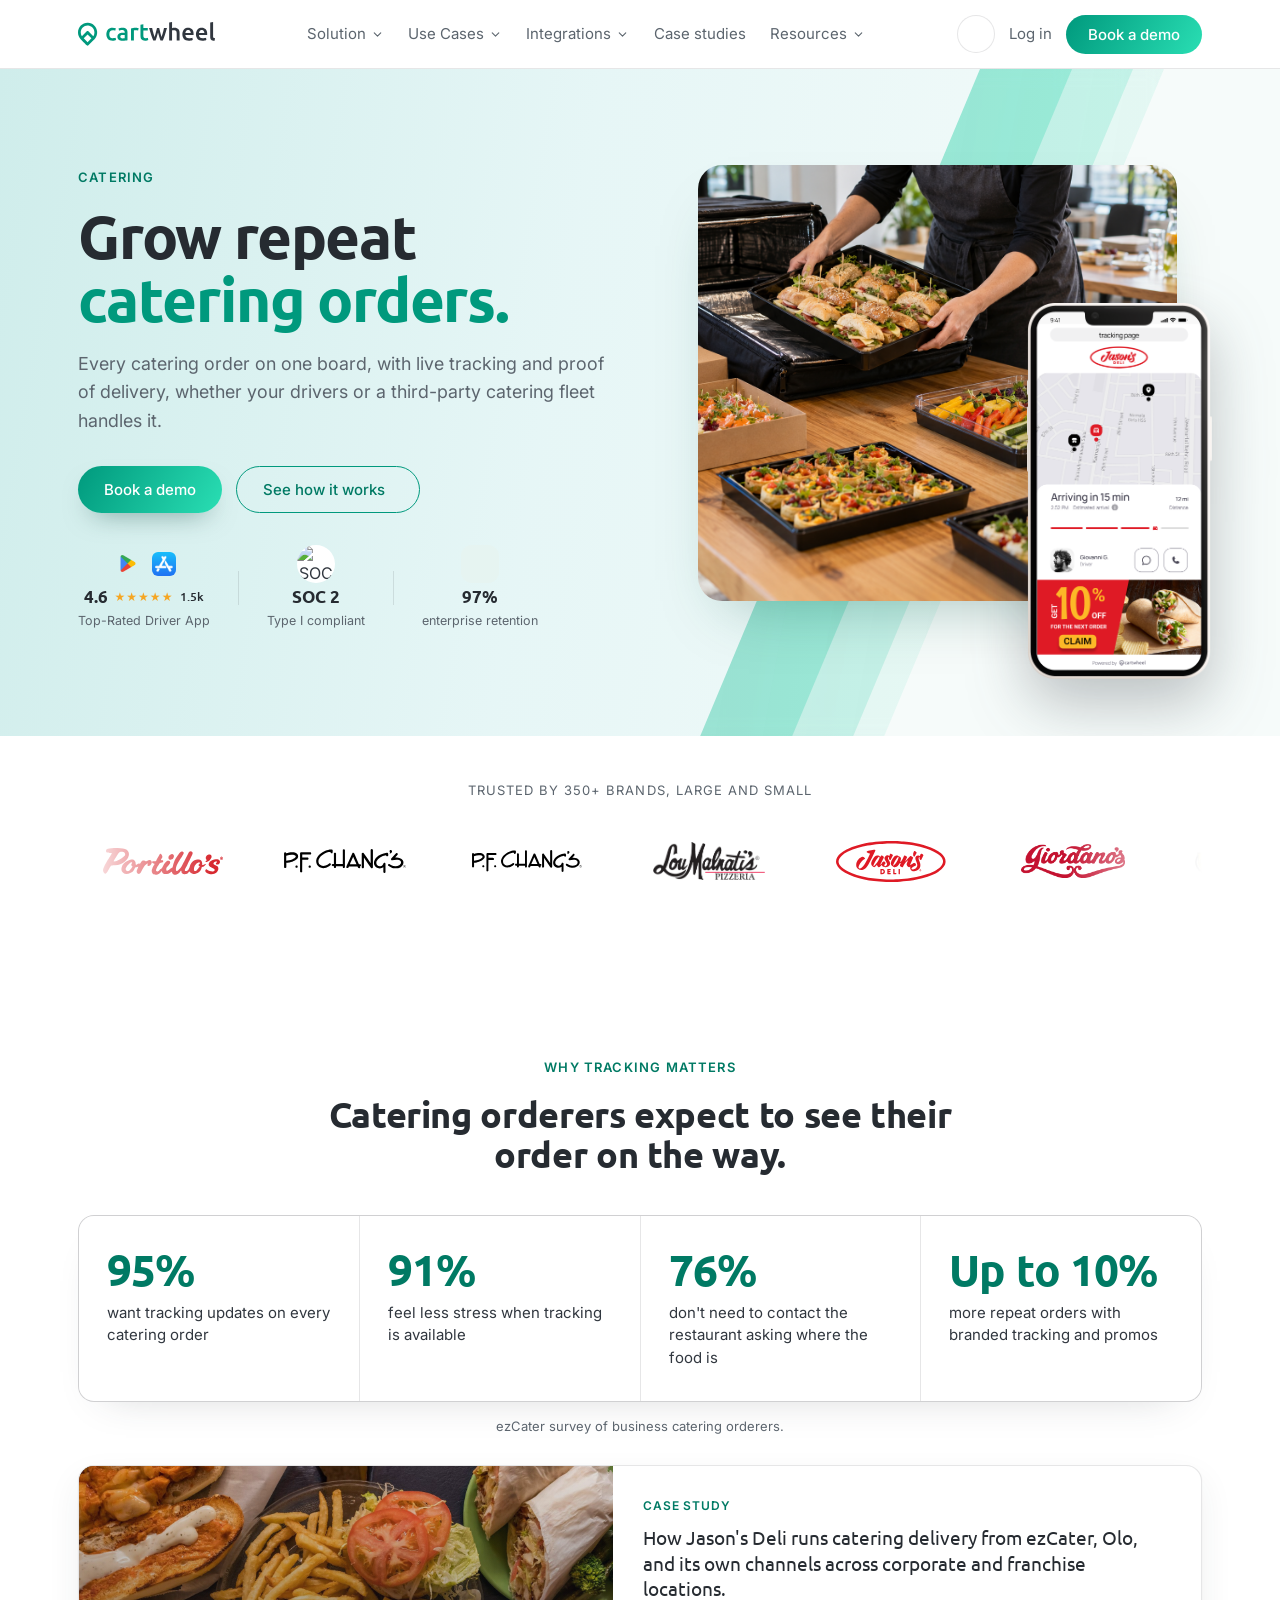
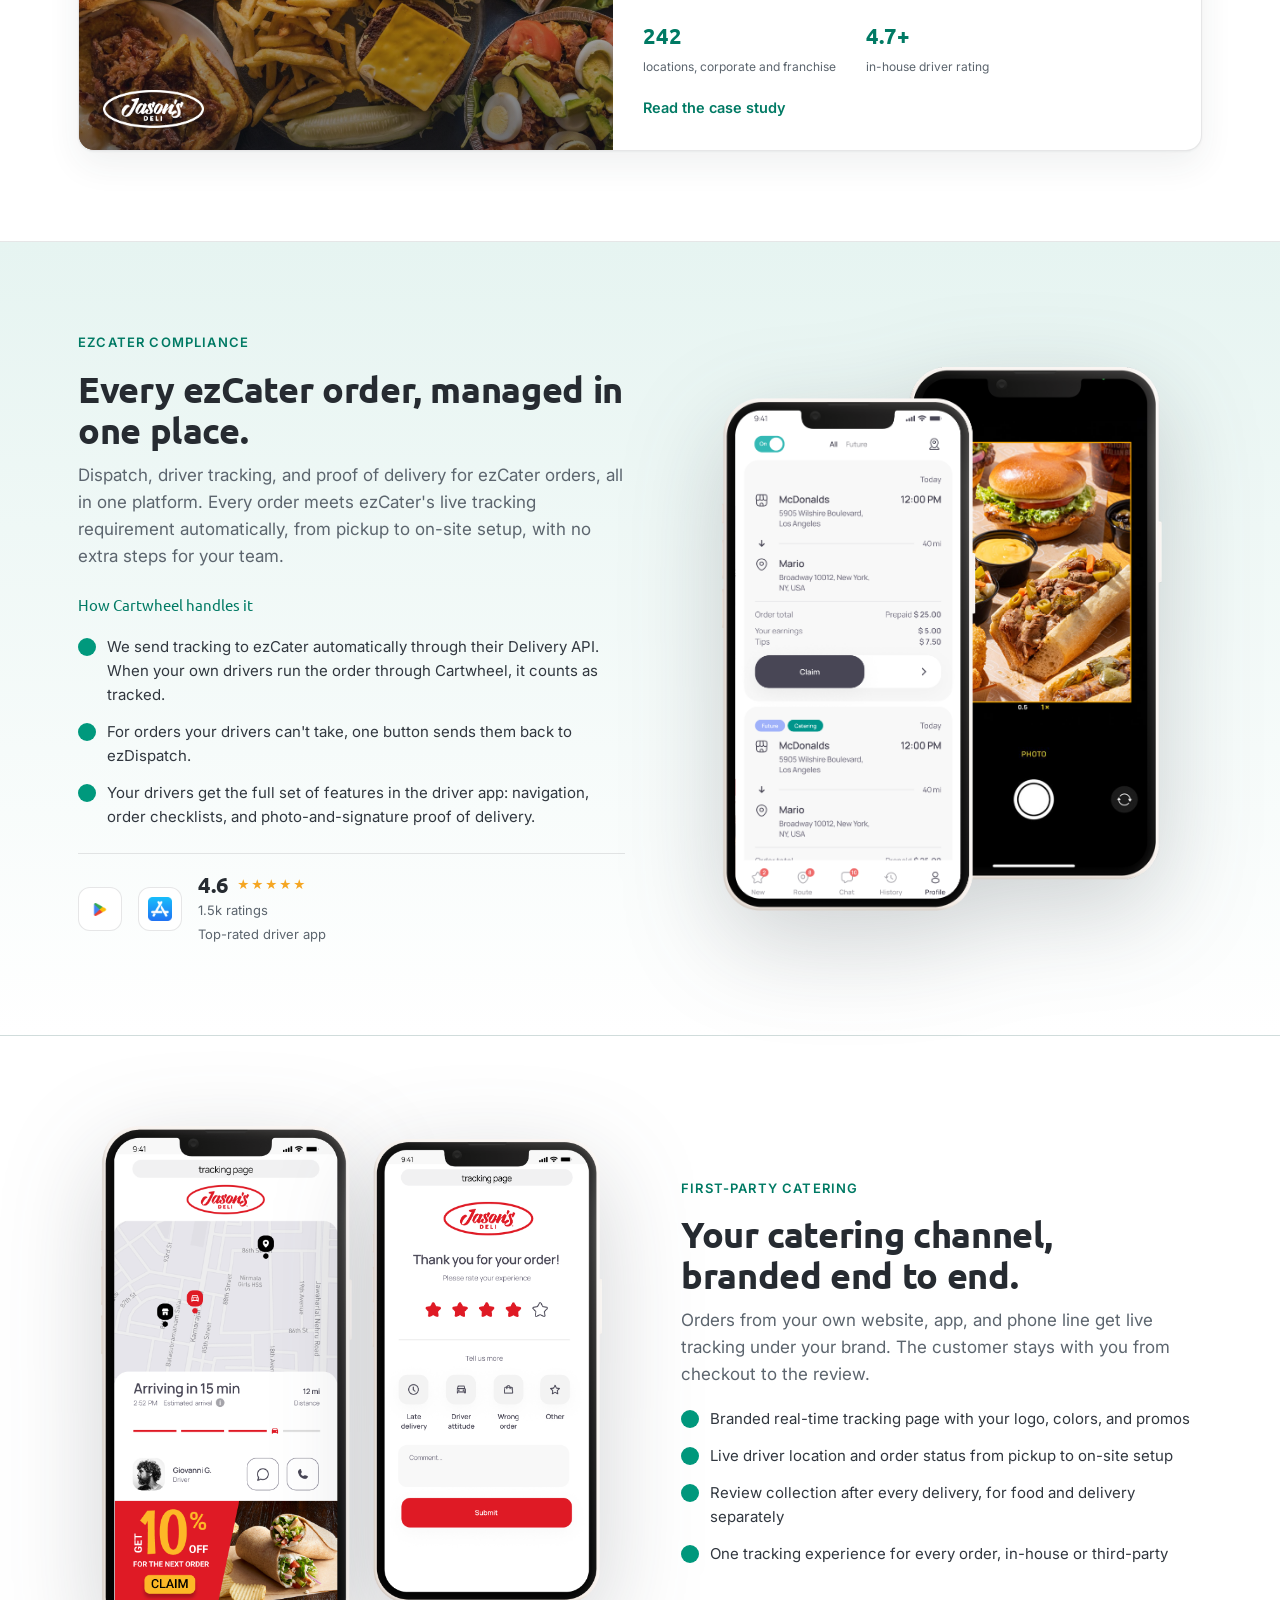
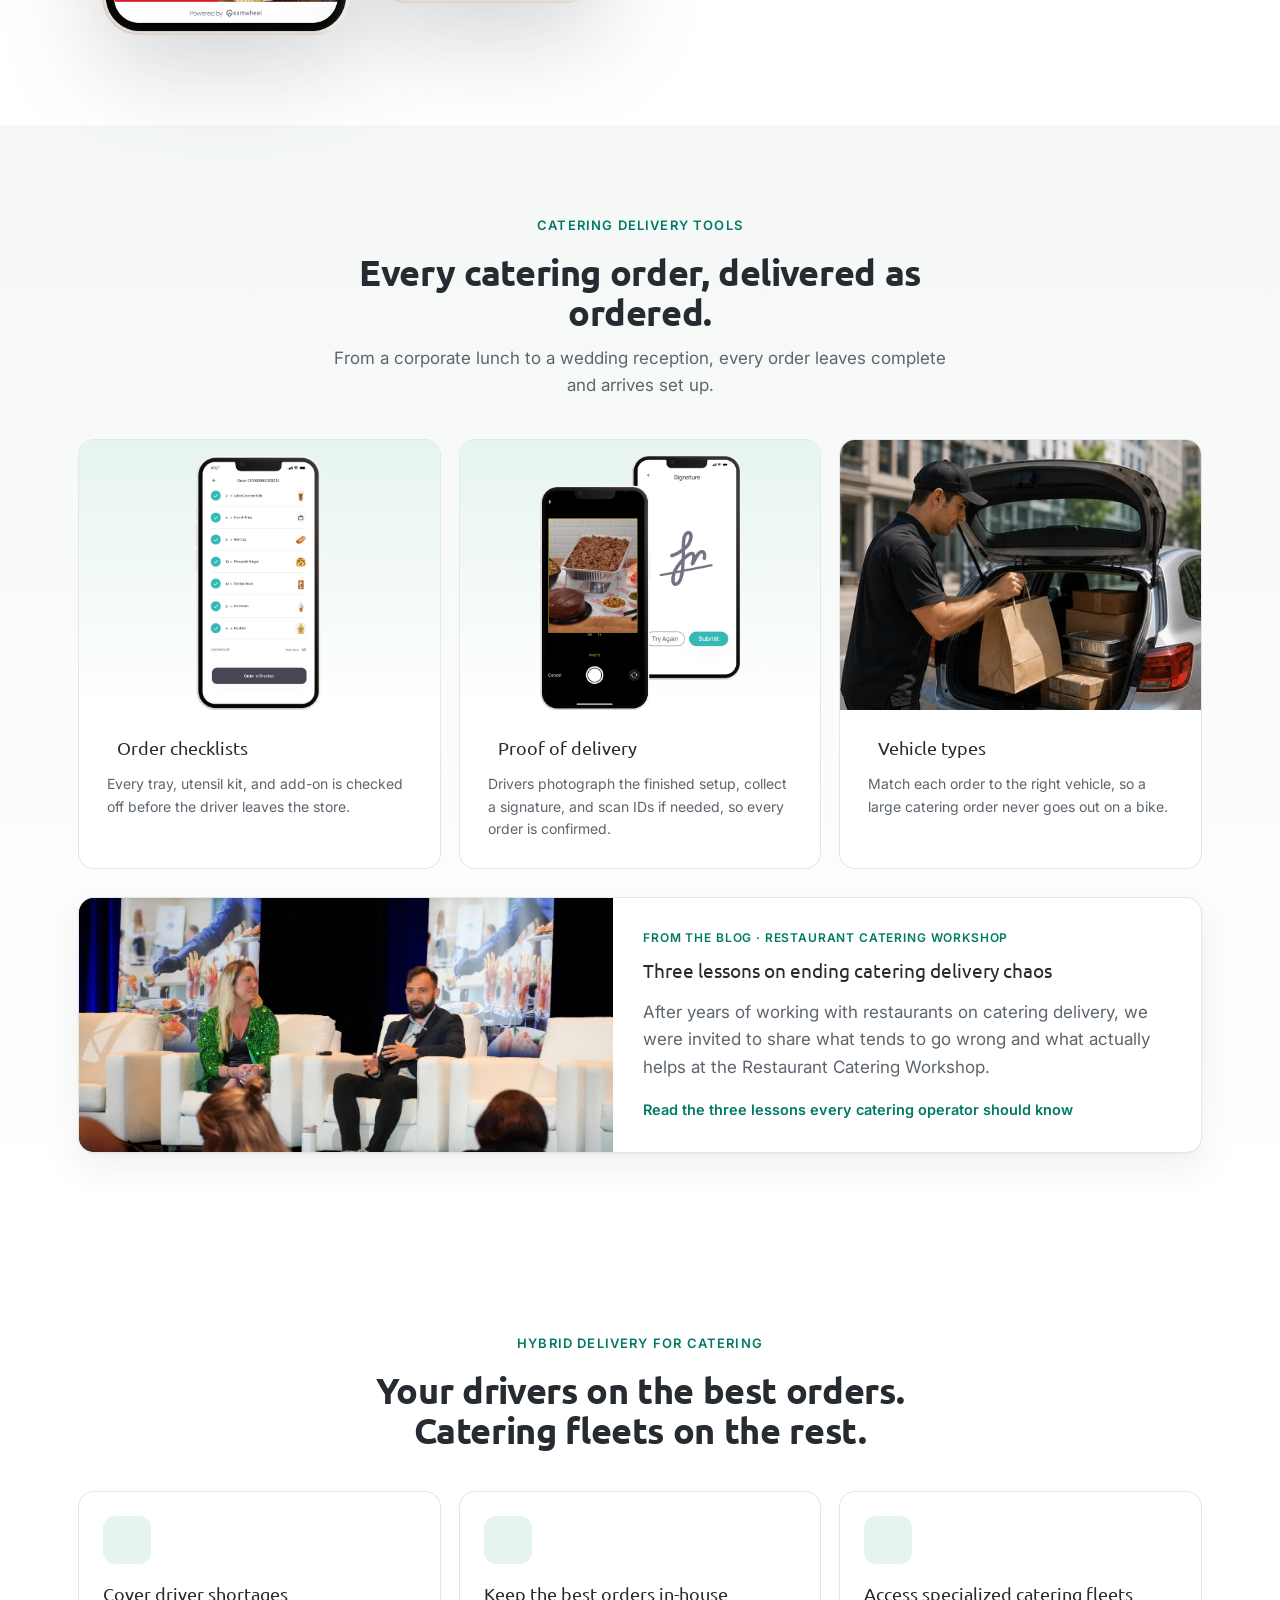
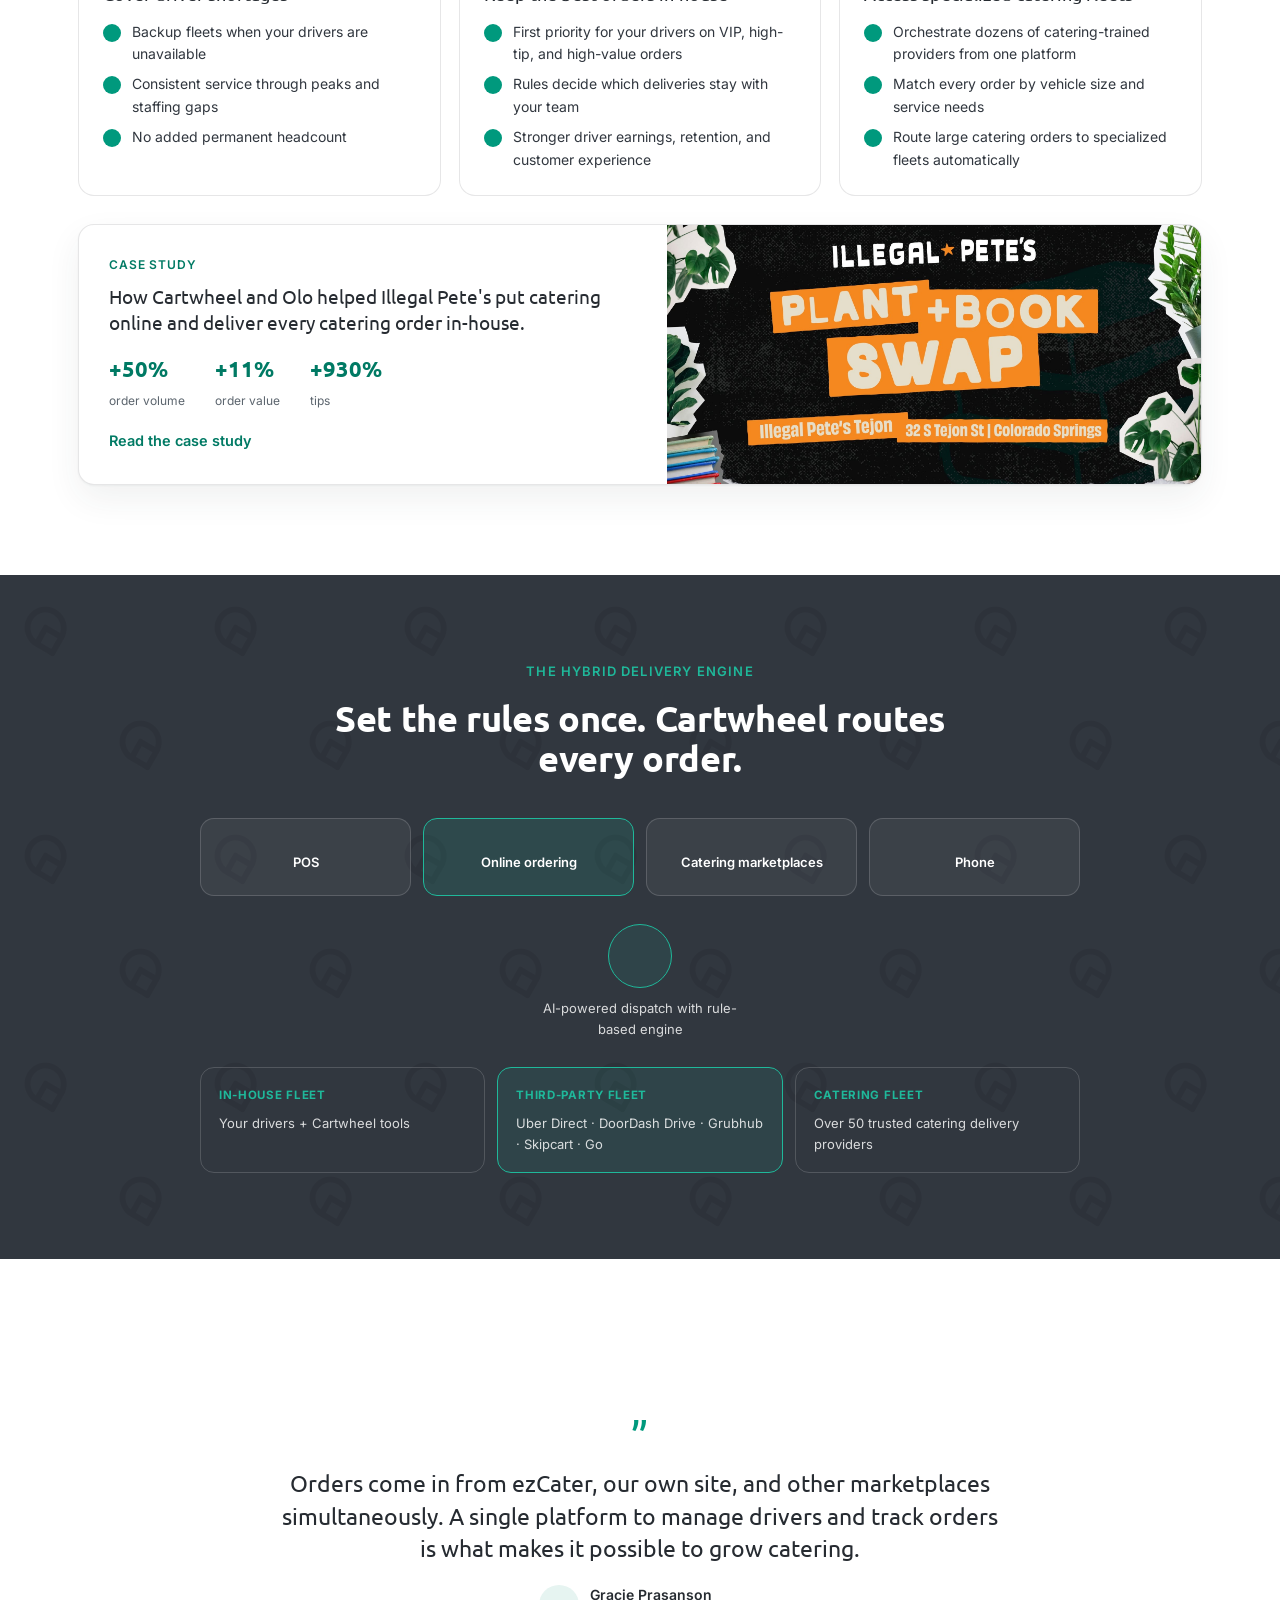
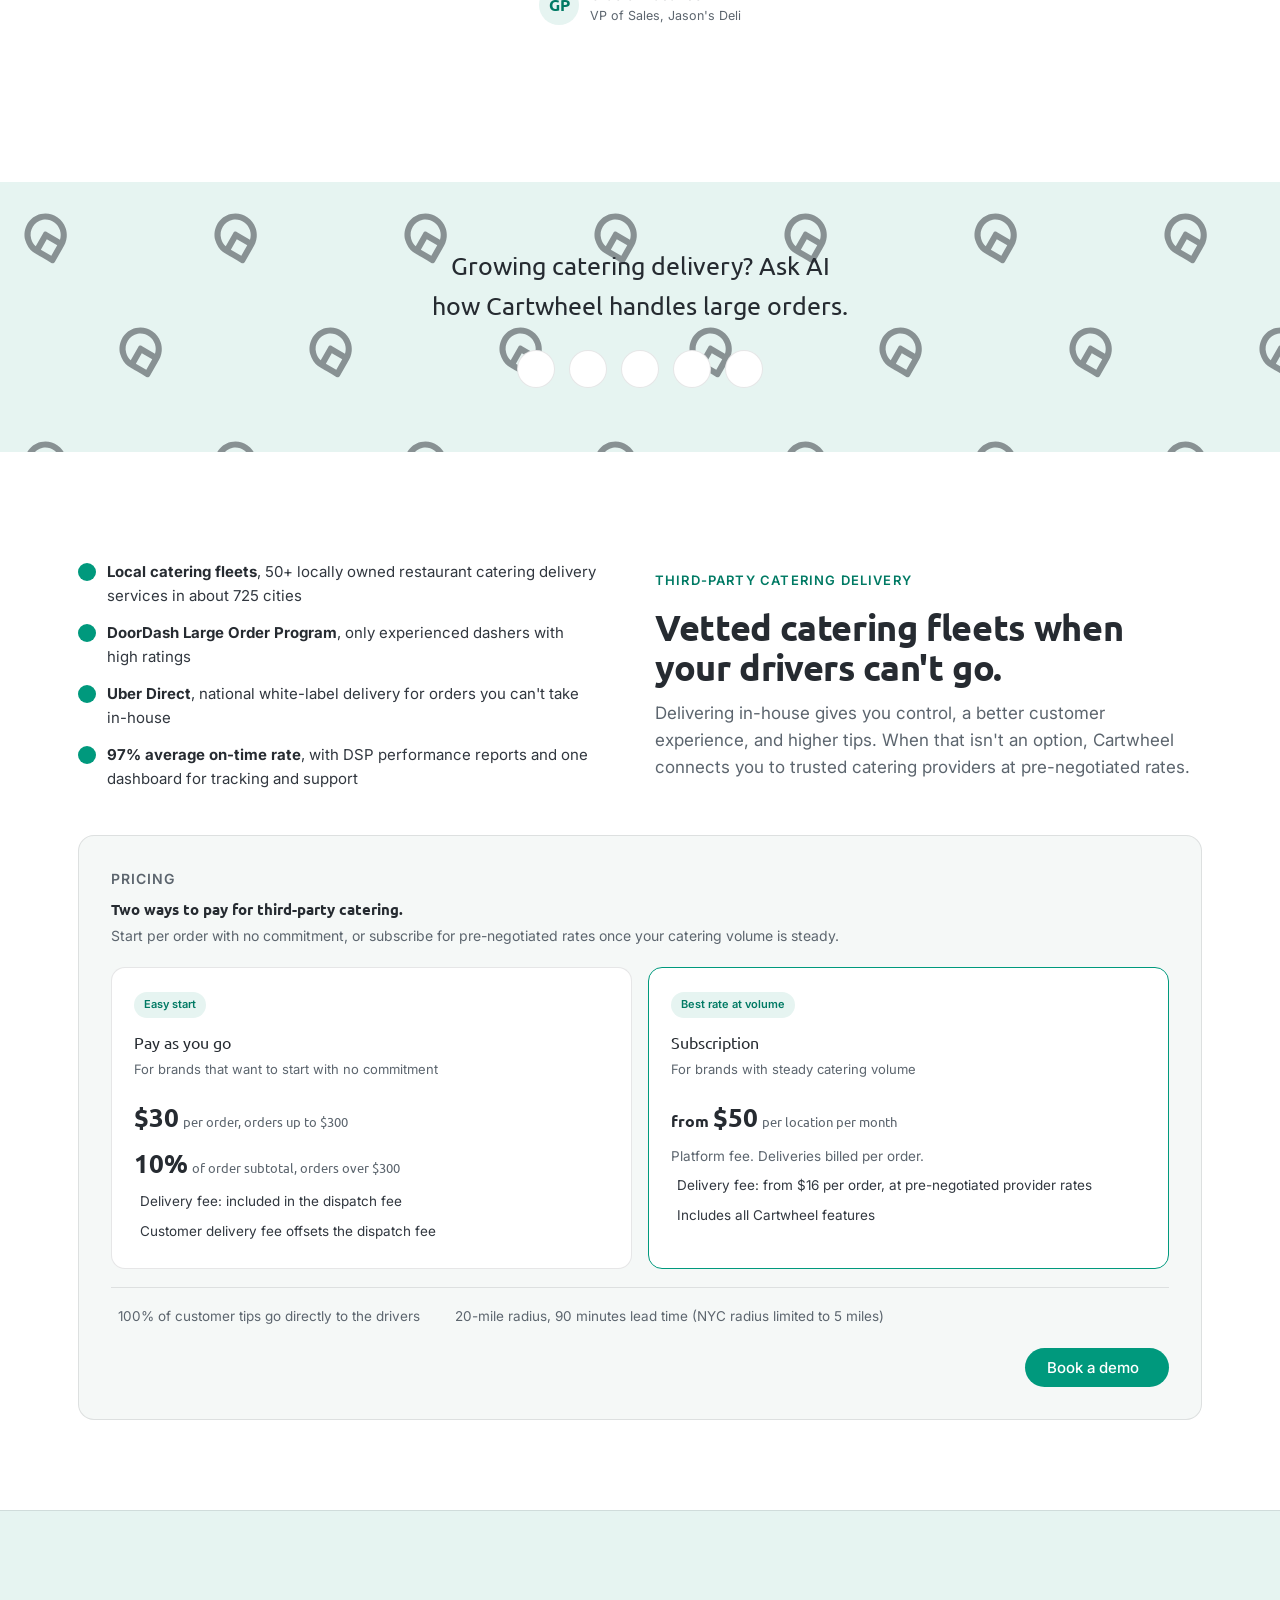
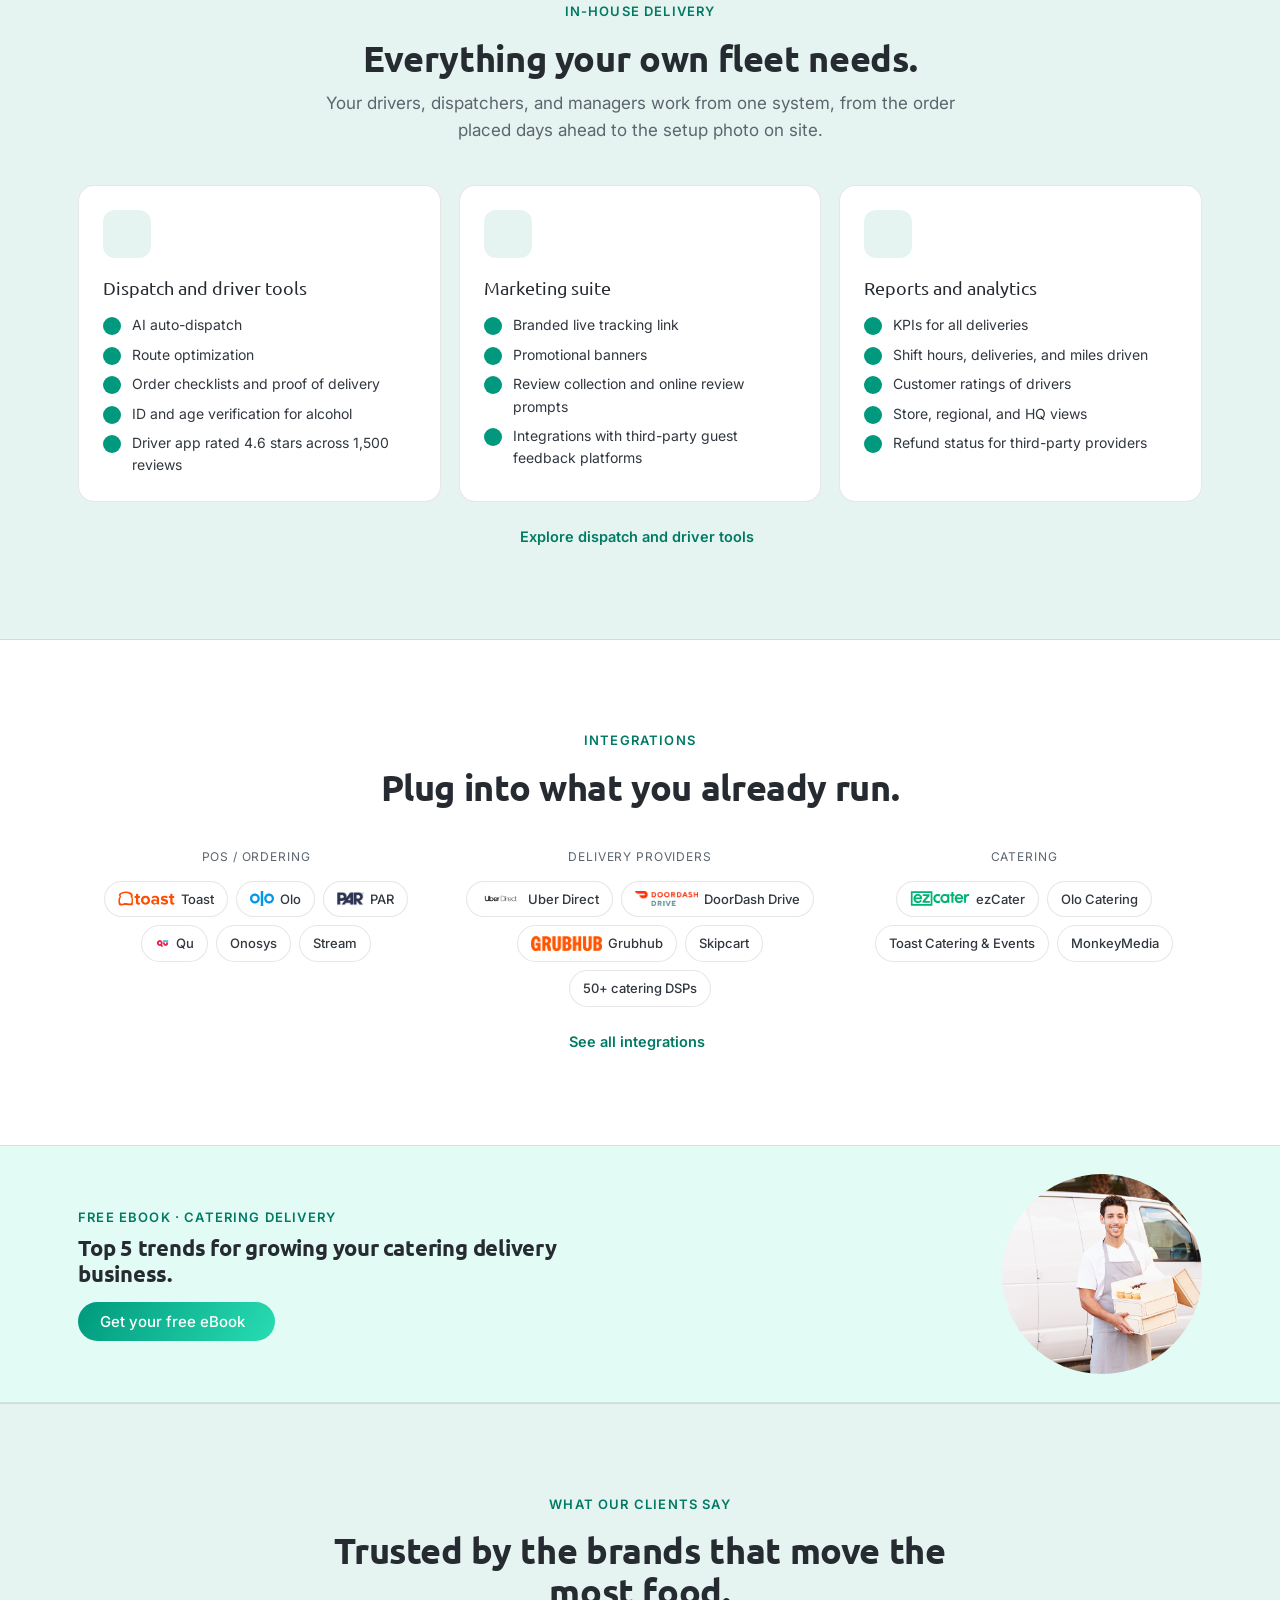
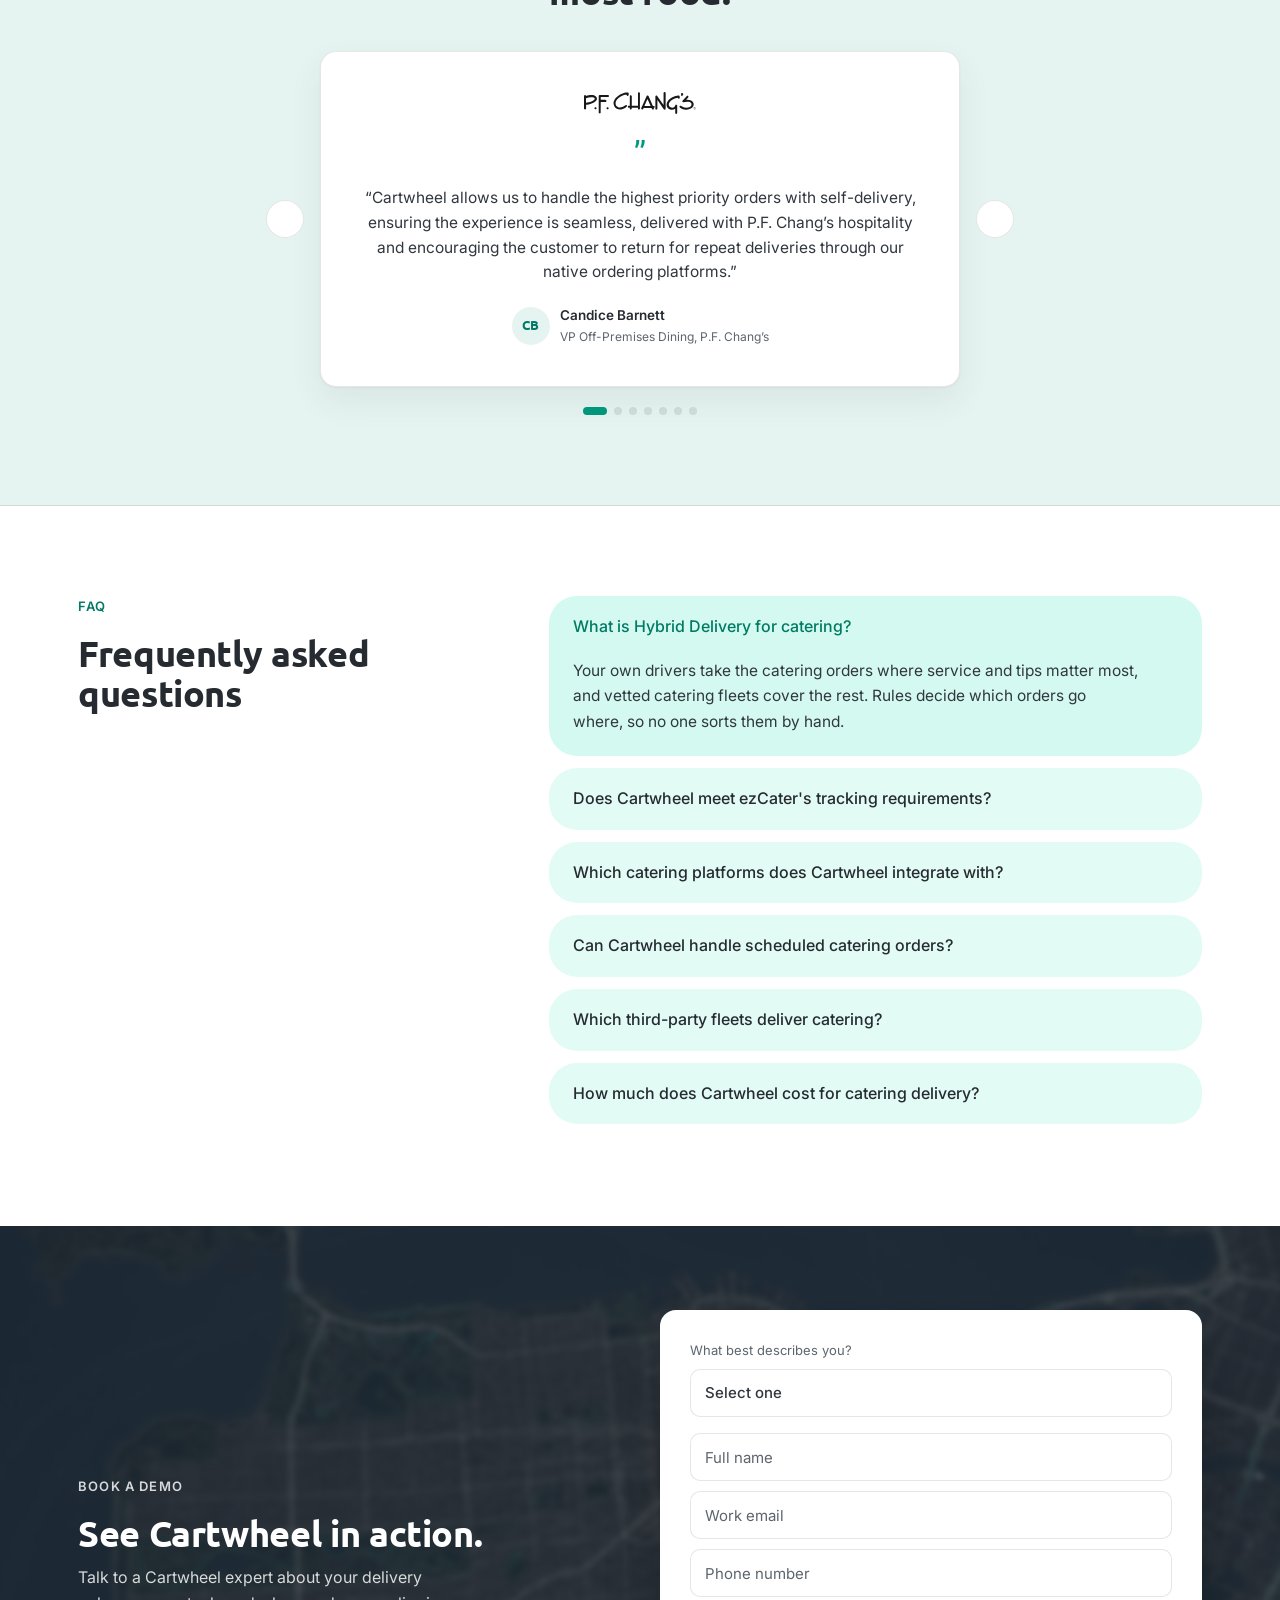
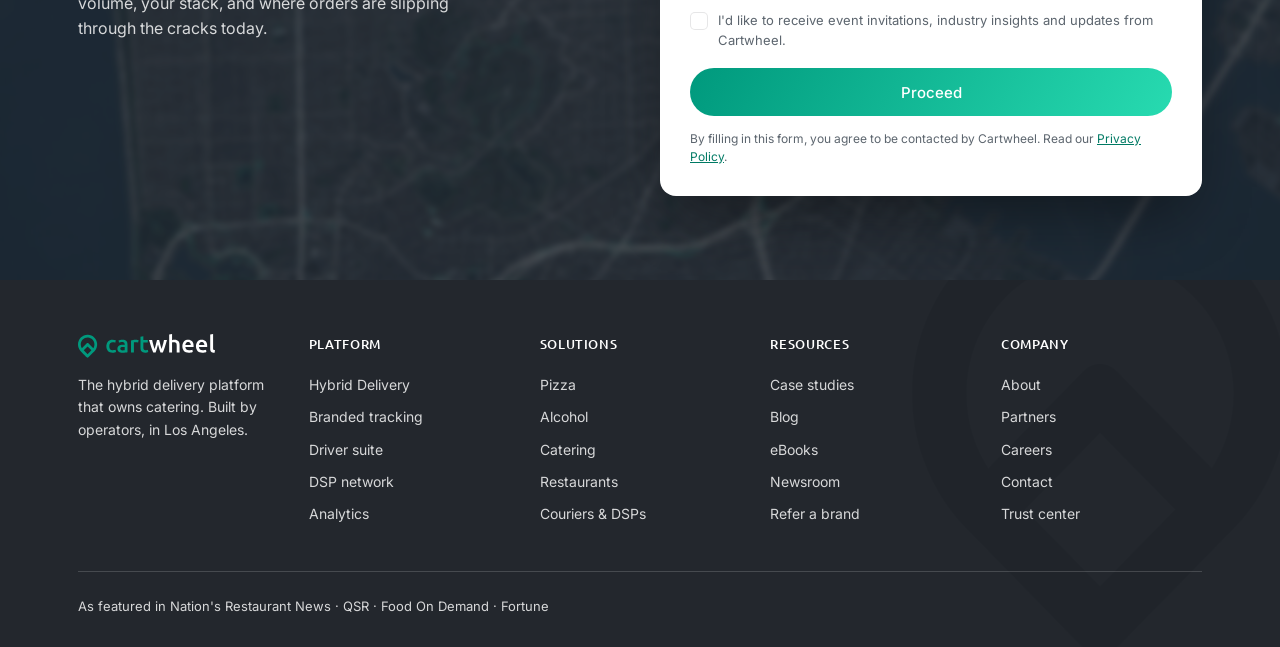
==== catering.html @ b980afb1 "Match FAQ accordion to design-system colors and smooth animation Replaced the bordered-card FAQ styl" ====
<!DOCTYPE html>
<html lang="en">
<head>
<meta charset="utf-8">
<meta name="viewport" content="width=device-width, initial-scale=1">
<title>Catering delivery, tracked end to end — Cartwheel</title>
<link rel="preconnect" href="https://fonts.googleapis.com">
<link rel="preconnect" href="https://fonts.gstatic.com" crossorigin>
<link href="https://fonts.googleapis.com/css2?family=Ubuntu:wght@400;500;700&family=Inter:wght@400;500;600;700&display=swap" rel="stylesheet">
<link rel="stylesheet" href="https://cdn.jsdelivr.net/npm/@tabler/icons-webfont@3.7.0/dist/tabler-icons.min.css">
<link rel="stylesheet" href="css/styles.css">
</head>
<body>
<div id="root" data-theme="light">

<!-- HEADER -->
<header class="site-header">
  <div class="wrap header-inner">
    <a href="index.html" aria-label="Cartwheel home" class="logo-link">
      <img src="assets/cartwheel-logo.svg" alt="Cartwheel" class="logo-img logo-light">
      <img src="assets/cartwheel-logo-white.svg" alt="Cartwheel" class="logo-img logo-dark">
    </a>
    <nav class="nav-links" aria-label="Primary">
      <div class="nav-dd nav-mega nav-sol">
        <button class="nav-dd-btn" type="button" aria-haspopup="true">Solution <svg width="13" height="13" viewBox="0 0 24 24" fill="none" stroke="currentColor" stroke-width="2" stroke-linecap="round" stroke-linejoin="round" aria-hidden="true"><path d="M6 9l6 6l6 -6"></path></svg></button>
        <div class="nav-dd-menu">
          <div class="wrap mega-grid sol-grid">
            <a href="platform-overview.html" class="sol-card"><span class="sol-card-img"><img src="assets/hero-dev-laptop.png" alt="Cartwheel dispatcher map on desktop" style="width:96%;height:auto;margin-top:8px"></span><b>Product</b><span>The delivery orchestration layer for restaurant chains: in-house drivers, 50+ providers and tracking in one platform</span></a>
            <a href="features.html" class="sol-card"><span class="sol-card-img"><img src="assets/hero-dev-tablet.png" alt="Cartwheel dispatch dashboard on tablet" style="width:78%;height:auto;margin-top:10px"></span><b>Features</b><span>Auto-dispatch, driver app, branded tracking, catering scheduling and real-time analytics</span></a>
            <a href="delivery-types.html" class="sol-card"><span class="sol-card-img" style="position:relative"><img src="assets/map-bg.png" alt="" aria-hidden="true" style="position:absolute;inset:0;width:100%;height:100%;object-fit:cover;object-position:center 40%"><img src="assets/map-overlay.svg" alt="Routing map between your fleet and providers" style="position:relative;width:88%;height:auto;margin-top:10px"></span><b>Delivery types</b><span>Hybrid, in-house or fully outsourced: coordinate every delivery model by your rules</span></a>
          </div>
        </div>
      </div>
      <div class="nav-dd nav-mega nav-use">
        <button class="nav-dd-btn" type="button" aria-haspopup="true">Use Cases <svg width="13" height="13" viewBox="0 0 24 24" fill="none" stroke="currentColor" stroke-width="2" stroke-linecap="round" stroke-linejoin="round" aria-hidden="true"><path d="M6 9l6 6l6 -6"></path></svg></button>
        <div class="nav-dd-menu">
          <div class="wrap use-grid">
            <a href="restaurants.html" class="use-card"><svg class="int-ico" aria-hidden="true" width="17" height="16" viewBox="0 0 17 16" fill="none" xmlns="http://www.w3.org/2000/svg"><path d="M9.75098 5.23633V6.97272" stroke="currentColor" stroke-width="0.749333" stroke-linejoin="round"></path><path d="M10.793 5.23633V6.97272" stroke="currentColor" stroke-width="0.749333" stroke-linejoin="round"></path><path d="M11.8313 5.23633V7.66727C11.8313 8.16429 11.5286 8.42555 11.2164 8.56892C10.9583 8.6868 10.8086 8.95762 10.8277 9.24117L11.1367 12.5292C11.1367 12.8286 11.0507 13.2237 10.2701 13.2237C9.48956 13.2237 9.40354 12.8286 9.40354 12.5292L9.71259 9.24117C9.7317 8.95762 9.58196 8.6868 9.32389 8.56892C9.01166 8.42555 8.70898 8.16429 8.70898 7.66727V5.23633" stroke="currentColor" stroke-width="0.749333" stroke-linejoin="round"></path><path d="M5.28104 7.16698C5.15679 7.95712 4.88916 9.40358 4.88916 9.40358L5.58372 10.0981V12.5291C5.58372 12.8891 5.84816 13.2236 6.27827 13.2236C6.70839 13.2236 6.97283 12.9337 6.97283 11.8791V5.75557C6.97283 5.75557 6.97283 5.32227 6.4535 5.32227C5.93418 5.32227 5.44353 6.15382 5.28423 7.16698H5.28104Z" stroke="currentColor" stroke-width="0.749333" stroke-linejoin="round"></path><path d="M13.9154 6.97266V14.7848H2.80566V6.97266" stroke="currentColor" stroke-width="0.749333" stroke-linecap="round" stroke-linejoin="round"></path><path d="M16.3461 7.32007L12.8733 4.29971V0.546558H11.1401V2.78953L8.3619 0.374512L0.374512 7.32007" stroke="currentColor" stroke-width="0.749333" stroke-linecap="round" stroke-linejoin="round"></path></svg><b>Restaurants</b><span>Own delivery for chains and multi-location brands: your drivers, 50+ providers, one platform</span></a>
            <a href="couriers.html" class="use-card"><svg class="int-ico" aria-hidden="true" width="18" height="18" viewBox="0 0 18 18" fill="none" xmlns="http://www.w3.org/2000/svg"><path d="M10.5453 7.63951L11.2618 8.46593L12.3281 11.5983C12.5214 12.3315 12.0116 12.9313 11.2718 13.4511H8.72919L7.81613 11.0185C7.70949 10.7353 7.43957 10.5486 7.13633 10.5486H3.28081C1.46468 10.5486 0.375 13.4311 0.375 14.1809H6.18661L7.27629 15.6338H11.9982L14.1776 13.8177H17.0834C16.8101 13.0246 16.3769 12.2248 14.994 11.9249L13.0879 8.3693L13.8144 7.64284V6.18994H10.8086" stroke="currentColor" stroke-width="0.75" stroke-linecap="round" stroke-linejoin="round"></path><path d="M10.5453 7.63951L11.2618 8.46593L12.3281 11.5983C12.5214 12.3315 12.0116 12.9313 11.2718 13.4511H8.72919L7.81613 11.0185C7.70949 10.7353 7.43957 10.5486 7.13633 10.5486H3.28081C1.46468 10.5486 0.375 13.4311 0.375 14.1809H6.18661L7.27629 15.6338H11.9982L14.1776 13.8177H17.0834C16.8101 13.0246 16.3769 12.2248 14.994 11.9249L13.0879 8.3693L13.8144 7.64284V6.18994H10.8086" stroke="currentColor" stroke-opacity="0.2" stroke-width="0.75" stroke-linecap="round" stroke-linejoin="round"></path><path d="M1.86816 15.2637C2.03811 16.0934 2.7679 16.7132 3.64764 16.7132C4.52738 16.7132 5.25383 16.0934 5.42378 15.2703" stroke="currentColor" stroke-width="0.75" stroke-linecap="round" stroke-linejoin="round"></path><path d="M1.86816 15.2637C2.03811 16.0934 2.7679 16.7132 3.64764 16.7132C4.52738 16.7132 5.25383 16.0934 5.42378 15.2703" stroke="currentColor" stroke-opacity="0.2" stroke-width="0.75" stroke-linecap="round" stroke-linejoin="round"></path><path d="M13.3608 15.8573C13.6807 16.3738 14.2539 16.717 14.9037 16.717C15.9068 16.717 16.7198 15.9039 16.7198 14.9009" stroke="currentColor" stroke-width="0.75" stroke-linecap="round" stroke-linejoin="round"></path><path d="M13.3608 15.8573C13.6807 16.3738 14.2539 16.717 14.9037 16.717C15.9068 16.717 16.7198 15.9039 16.7198 14.9009" stroke="currentColor" stroke-opacity="0.2" stroke-width="0.75" stroke-linecap="round" stroke-linejoin="round"></path><path d="M10.1822 12.3584C10.1822 12.3584 9.73231 10.6156 9.61567 10.1191C9.49904 9.6192 9.41573 9.48924 8.79925 9.176C8.18277 8.86276 7.27637 8.36624 7.27637 8.36624V6.08691" stroke="currentColor" stroke-width="0.75" stroke-linecap="round" stroke-linejoin="round"></path><path d="M10.1822 12.3584C10.1822 12.3584 9.73231 10.6156 9.61567 10.1191C9.49904 9.6192 9.41573 9.48924 8.79925 9.176C8.18277 8.86276 7.27637 8.36624 7.27637 8.36624V6.08691" stroke="currentColor" stroke-opacity="0.2" stroke-width="0.75" stroke-linecap="round" stroke-linejoin="round"></path><path d="M4.73633 9.08887C4.73633 9.51208 4.73633 10.3152 5.88599 10.5418" stroke="currentColor" stroke-width="0.75" stroke-linecap="round" stroke-linejoin="round"></path><path d="M4.73633 9.08887C4.73633 9.51208 4.73633 10.3152 5.88599 10.5418" stroke="currentColor" stroke-opacity="0.2" stroke-width="0.75" stroke-linecap="round" stroke-linejoin="round"></path><path d="M6.44973 5.78674C6.44973 5.78674 8.43581 6.52985 9.41552 6.73979C10.3852 6.9464 10.9984 5.94003 10.9984 5.94003C10.9984 5.94003 8.28918 4.55377 7.48609 4.1239C6.21646 3.4441 4.81021 3.71402 4.74023 5.09694V7.2763" stroke="currentColor" stroke-width="0.75" stroke-linecap="round" stroke-linejoin="round"></path><path d="M6.44973 5.78674C6.44973 5.78674 8.43581 6.52985 9.41552 6.73979C10.3852 6.9464 10.9984 5.94003 10.9984 5.94003C10.9984 5.94003 8.28918 4.55377 7.48609 4.1239C6.21646 3.4441 4.81021 3.71402 4.74023 5.09694V7.2763" stroke="currentColor" stroke-opacity="0.2" stroke-width="0.75" stroke-linecap="round" stroke-linejoin="round"></path><path d="M4.73664 9.08936H0.37793V2.19141H4.73664V2.91786" stroke="currentColor" stroke-width="0.75" stroke-linecap="round" stroke-linejoin="round"></path><path d="M4.73664 9.08936H0.37793V2.19141H4.73664V2.91786" stroke="currentColor" stroke-opacity="0.2" stroke-width="0.75" stroke-linecap="round" stroke-linejoin="round"></path><path d="M4.73633 9.08916L6.18923 7.27637" stroke="currentColor" stroke-width="0.75" stroke-linecap="round" stroke-linejoin="round"></path><path d="M4.73633 9.08916L6.18923 7.27637" stroke="currentColor" stroke-opacity="0.2" stroke-width="0.75" stroke-linecap="round" stroke-linejoin="round"></path><path d="M7.45957 2.91425C8.16076 2.91425 8.72919 2.34582 8.72919 1.64462C8.72919 0.94343 8.16076 0.375 7.45957 0.375C6.75837 0.375 6.18994 0.94343 6.18994 1.64462C6.18994 2.34582 6.75837 2.91425 7.45957 2.91425Z" stroke="currentColor" stroke-width="0.75" stroke-linecap="round" stroke-linejoin="round"></path><path d="M7.45957 2.91425C8.16076 2.91425 8.72919 2.34582 8.72919 1.64462C8.72919 0.94343 8.16076 0.375 7.45957 0.375C6.75837 0.375 6.18994 0.94343 6.18994 1.64462C6.18994 2.34582 6.75837 2.91425 7.45957 2.91425Z" stroke="currentColor" stroke-opacity="0.2" stroke-width="0.75" stroke-linecap="round" stroke-linejoin="round"></path></svg><b>Couriers</b><span>Dispatch, routing and a top-rated driver app for in-house and local fleets</span></a>
            <a href="pizza.html" class="use-card"><svg class="int-ico" aria-hidden="true" width="18" height="16" viewBox="0 0 18 16" fill="none" xmlns="http://www.w3.org/2000/svg"><path d="M0.682159 14.9951C0.556641 14.9951 0.436362 14.9493 0.33966 14.8621C0.208977 14.7443 0.146181 14.5717 0.171554 14.4005C0.18076 14.334 0.203888 14.2687 0.240039 14.2083L7.10701 2.6567L8.23211 0.764575C8.38697 0.503958 8.42911 0.47851 8.83283 0.235109C9.19075 0.0192502 9.69117 0.0651313 10.1077 0.351944C11.7294 1.46641 13.1421 2.8302 14.3062 4.40542C15.4364 5.9347 16.3094 7.63043 16.9009 9.44576C17.014 9.7932 16.9789 10.1611 16.8021 10.4819C16.6268 10.8 16.3243 11.0338 15.9723 11.1232L13.8626 11.6594C13.8589 11.6604 13.8558 11.6612 13.8531 11.6619L13.8425 11.6647L0.814713 14.9782C0.770404 14.9895 0.725945 14.9951 0.682159 14.9951V14.9951ZM9.34074 0.543178C9.23708 0.543178 9.1409 0.56653 9.06149 0.614357C8.82777 0.755269 8.67822 0.880762 8.61286 0.990837L7.48768 2.88304L0.620336 14.4351C0.614647 14.4447 0.611204 14.454 0.609932 14.4633C0.605441 14.4939 0.620635 14.519 0.636278 14.5331C0.665244 14.5592 0.695332 14.5515 0.705212 14.549L13.7301 11.2363L13.7565 11.2294L15.8633 10.6939C16.1005 10.6337 16.2962 10.4824 16.4143 10.268C16.5313 10.0557 16.5546 9.81236 16.4799 9.5828C15.2947 5.9457 13.0045 2.87982 9.85673 0.716748C9.69102 0.602606 9.50638 0.543103 9.34082 0.543103L9.34074 0.543178Z" fill="currentColor" stroke="currentColor" stroke-width="0.2"></path><path d="M0.559778 15.0284C0.448481 15.0284 0.339953 14.988 0.255227 14.9122C0.139663 14.8088 0.0833035 14.6567 0.104485 14.5053C0.113616 14.4442 0.1339 14.3873 0.165036 14.3345L0.239883 14.2087L7.2204 2.46631L7.41073 2.57948C9.87679 4.04535 11.8274 6.18492 13.0518 8.76691L13.059 8.78256C13.4179 9.54255 13.7119 10.3371 13.9326 11.1443C13.9554 11.2277 13.9777 11.3116 13.9994 11.396L14.0107 11.4401L13.9809 11.6301L0.674294 15.0139C0.636347 15.0236 0.59795 15.0284 0.559778 15.0284ZM7.37391 3.07481L0.546156 14.5601C0.543836 14.564 0.543088 14.5673 0.542863 14.5688C0.542564 14.5711 0.545782 14.5779 0.550572 14.5821C0.554913 14.586 0.557832 14.5866 0.564793 14.5848L0.705655 14.5489L13.5138 11.2919C13.5111 11.2816 13.5082 11.2714 13.5054 11.2612C13.29 10.4737 13.0029 9.69868 12.6519 8.9577L12.6448 8.94236C11.4894 6.5129 9.67013 4.4886 7.37383 3.07474L7.37391 3.07481Z" fill="currentColor" stroke="currentColor" stroke-width="0.2"></path><path d="M5.06209 9.08963C5.71944 8.86727 6.41757 8.96051 6.93026 9.33963C7.25632 9.58085 7.45362 9.91506 7.48495 10.281C7.51488 10.6316 7.38852 10.9743 7.12948 11.2449L7.02401 11.3543L6.48202 11.1277L6.87557 12.3474L5.35897 12.8162L5.15487 11.4139L4.66659 12.0066L4.50643 11.9197C3.89331 11.5895 3.577 10.9696 3.73788 10.4119C3.91317 9.80489 4.40883 9.31073 5.06209 9.08963ZM6.66756 9.6951C6.27126 9.40201 5.72387 9.33249 5.2037 9.50858C4.68782 9.68316 4.29884 10.0664 4.16366 10.534C4.07392 10.8446 4.23619 11.1968 4.56405 11.4344L5.09725 10.7879L5.52889 10.909L5.72225 12.24L6.316 12.0564L6.0162 11.1258C5.97063 10.9844 6.01037 10.8337 6.11971 10.7332C6.22895 10.6328 6.38219 10.6059 6.51913 10.6629L6.90389 10.824C7.00984 10.6706 7.05854 10.4954 7.04354 10.3191C7.02326 10.0816 6.88993 9.85962 6.66756 9.6951ZM8.15975 8.51932C8.72097 7.57684 9.94491 7.26511 10.8883 7.82499C11.0773 7.93754 11.245 8.07894 11.3853 8.24393C11.9395 8.8912 12.0185 9.82015 11.5826 10.5545C11.3108 11.0116 10.8771 11.3354 10.3619 11.4666C10.1983 11.5082 10.0323 11.529 9.86776 11.5291C9.5142 11.5291 9.16578 11.4342 8.85409 11.2488C8.67203 11.1407 8.50966 11.0055 8.37166 10.8474C7.80328 10.1979 7.71793 9.26217 8.15975 8.51932ZM9.87459 7.98905C9.34616 7.98905 8.83006 8.26002 8.54061 8.74588C8.19706 9.32347 8.26271 10.0514 8.70467 10.5564C8.81183 10.6792 8.93809 10.7837 9.07967 10.868C9.43507 11.0793 9.8518 11.1399 10.2525 11.0379C10.6532 10.9358 10.9904 10.6834 11.2017 10.3279C11.5405 9.75688 11.4796 9.03457 11.0484 8.53104C10.9393 8.40264 10.8094 8.2933 10.6627 8.20585C10.4157 8.05916 10.143 7.9892 9.87459 7.98905ZM9.80135 10.3924C9.8919 10.2406 10.0748 10.1828 10.2105 10.2635C10.346 10.3441 10.3832 10.5324 10.2935 10.6844C10.2032 10.8364 10.0192 10.8947 9.88338 10.8142C9.74751 10.7335 9.7109 10.5445 9.80135 10.3924ZM8.9576 8.98221C9.10526 8.88518 9.30454 8.92553 9.40194 9.07303C9.4991 9.22058 9.45739 9.41982 9.31014 9.51737C9.16245 9.61452 8.96418 9.57318 8.86678 9.42557C8.76949 9.27786 8.80994 9.07965 8.9576 8.98221ZM10.231 8.93143C10.2951 8.82546 10.4912 8.82454 10.6695 8.93045C10.8479 9.03659 10.9414 9.21028 10.8785 9.31717C10.8148 9.42378 10.6177 9.42427 10.439 9.31815C10.2603 9.21185 10.1675 9.03829 10.231 8.93143ZM7.19979 5.00174C7.80555 4.65884 8.63829 5.48571 8.73202 5.58182L8.74081 5.59061C9.03171 5.92521 9.11675 6.22706 8.99374 6.4871C8.77211 6.95504 7.9704 7.01053 7.60799 7.01053C7.57028 7.01053 7.53737 7.00939 7.51034 7.00858C7.0748 6.99586 6.73171 6.84348 6.54549 6.57889C6.38461 6.35013 6.35196 6.05211 6.4537 5.74003C6.59029 5.32088 6.65552 5.23582 6.91756 5.13358C6.98708 5.10649 7.07382 5.07311 7.19979 5.00174ZM7.52889 5.36112C7.48705 5.36112 7.4493 5.36855 7.41756 5.38651C7.26392 5.4735 7.15697 5.51606 7.0787 5.54667C7.01044 5.57331 6.99559 5.57983 6.98885 5.58866C6.95344 5.63575 6.89819 5.80544 6.87459 5.87772C6.83406 6.00236 6.80715 6.18083 6.9078 6.32401C7.01168 6.47161 7.23046 6.55766 7.52303 6.5662C8.0447 6.5815 8.51484 6.46333 8.59334 6.29764C8.63206 6.21549 8.56561 6.06592 8.41073 5.88651C8.17758 5.64963 7.77752 5.36113 7.52889 5.36112Z" fill="currentColor"></path><path d="M8.30067 2.68764C8.17007 2.59962 8.13549 2.42238 8.22351 2.29177L8.25143 2.25038C8.33945 2.11977 8.51668 2.08519 8.64729 2.17321C8.7779 2.26123 8.81248 2.43847 8.72446 2.56908L8.69654 2.61047C8.60852 2.74108 8.43128 2.77566 8.30067 2.68764Z" fill="currentColor"></path><path d="M11.5908 5.68693C10.7031 4.41872 9.78473 3.68111 9.37809 3.3898C9.25781 3.30365 9.22383 3.14019 9.29935 3.01287L9.32555 2.96871C9.41057 2.82538 9.59948 2.78459 9.73533 2.88114C10.1852 3.20066 11.1544 3.97974 12.0995 5.33178C12.1914 5.46313 12.1569 5.64501 12.0233 5.73356L11.9816 5.76125C11.8528 5.84657 11.6793 5.81349 11.5908 5.687V5.68693Z" fill="currentColor"></path></svg><b>Pizza</b><span>High-volume mealtime delivery with auto-dispatch and on-time guarantees</span></a>
            <a href="alcohol.html" class="use-card"><svg class="int-ico" aria-hidden="true" width="14" height="20" viewBox="0 0 14 20" fill="none" xmlns="http://www.w3.org/2000/svg"><path d="M8.84059 18.6931C8.84059 18.6931 8.8227 18.7098 8.7893 18.7241C8.7559 18.742 8.70581 18.7635 8.64258 18.7861C8.51614 18.8326 8.33722 18.8875 8.13085 18.94C7.71574 19.0557 7.17777 19.0569 6.76624 19.039C6.4728 19.0247 6.11853 19.0128 5.82866 18.9662C5.7559 18.9567 5.68791 18.9436 5.62588 18.9305C5.56386 18.9173 5.5066 18.909 5.45889 18.8935C5.36227 18.866 5.29666 18.847 5.2728 18.8398C5.274 18.8398 5.27519 18.8398 5.27519 18.8398C5.21435 18.8219 5.15948 18.8064 5.11057 18.7897C5.06286 18.7718 5.02111 18.7551 4.98294 18.7408C4.90898 18.7122 4.85292 18.6919 4.81117 18.6764C4.72767 18.6513 4.70262 18.6442 4.70262 18.6442C4.66088 18.631 4.67042 18.5917 4.71336 18.6024C4.71336 18.6024 4.7396 18.6096 4.82549 18.6346C4.86843 18.6489 4.92449 18.6704 4.99964 18.6978C5.03662 18.7122 5.07837 18.7277 5.12608 18.7444C5.1738 18.7599 5.22628 18.7742 5.28592 18.7909C5.30859 18.7957 5.37538 18.8112 5.47081 18.8338C5.51853 18.847 5.57459 18.8529 5.63662 18.8648C5.69745 18.8768 5.76545 18.8875 5.83702 18.8947C6.12211 18.9352 6.47519 18.9412 6.76863 18.9555C7.17896 18.9746 7.7062 18.9829 8.11535 18.8792C8.32052 18.8314 8.49944 18.7825 8.62469 18.7408C8.68791 18.7205 8.73562 18.7002 8.76783 18.6847C8.80242 18.6716 8.81316 18.6585 8.81435 18.6597C8.84894 18.6418 8.87757 18.6644 8.8394 18.6943L8.84059 18.6931Z" fill="currentColor" stroke="currentColor" stroke-width="0.3"></path><path d="M12.745 1.29339C12.745 1.29339 12.7248 1.2743 12.677 1.24567C12.6305 1.21585 12.5554 1.17888 12.454 1.13951C12.2512 1.06078 11.9411 0.977284 11.5474 0.905714C10.7601 0.758994 9.64126 0.64806 8.36611 0.597961C7.08977 0.547861 5.65478 0.552632 4.2341 0.63971C3.52436 0.685038 2.81701 0.748259 2.13828 0.850843C1.79951 0.903328 1.4679 0.961777 1.1518 1.04408C0.994341 1.08583 0.839271 1.13235 0.697323 1.19319C0.625753 1.22182 0.558953 1.2588 0.499311 1.29816C0.442054 1.33872 0.399112 1.3912 0.399112 1.42937C0.399112 1.46754 0.442054 1.51884 0.499311 1.56058C0.558953 1.59995 0.625753 1.63693 0.697323 1.66556C0.840464 1.72639 0.994341 1.77291 1.1518 1.81466C1.4679 1.89697 1.79951 1.95661 2.13828 2.00909C2.81581 2.11049 3.52436 2.1749 4.2341 2.22023C5.65478 2.3085 7.08977 2.31208 8.36611 2.26198C9.64245 2.21188 10.7613 2.09975 11.5474 1.95422C11.9411 1.88146 12.2512 1.79915 12.454 1.72043C12.5554 1.68106 12.6305 1.64408 12.677 1.61426C12.7248 1.58563 12.745 1.56655 12.745 1.56655C12.7963 1.52838 12.8178 1.49379 12.8369 1.47112C12.8476 1.44607 12.8595 1.43176 12.8679 1.43176C12.8762 1.43176 12.8834 1.44965 12.881 1.48901C12.8727 1.5248 12.8464 1.57967 12.7916 1.62142C12.7916 1.62142 12.6926 1.7085 12.4814 1.78961C12.2727 1.87192 11.959 1.95899 11.5629 2.03534C10.7709 2.18921 9.64961 2.3085 8.37088 2.36695C7.09216 2.4254 5.65359 2.42897 4.22694 2.34786C3.51362 2.30611 2.80269 2.24408 2.11919 2.14388C1.77685 2.09259 1.44166 2.03295 1.1172 1.94945C0.954976 1.90651 0.79633 1.85999 0.642453 1.79438C0.564919 1.76337 0.490962 1.72281 0.418198 1.6751C0.383606 1.64766 0.347821 1.62023 0.318 1.58086C0.286986 1.54388 0.264321 1.49021 0.260742 1.43176C0.264321 1.37331 0.286986 1.31963 0.318 1.28265C0.347821 1.24329 0.383607 1.21585 0.419392 1.18842C0.490963 1.1407 0.566111 1.10015 0.642453 1.06913C0.79633 1.00353 0.954976 0.957006 1.1172 0.914064C1.44046 0.830565 1.77685 0.770923 2.11919 0.719631C2.80389 0.619432 3.51362 0.557404 4.22694 0.515654C5.65359 0.434541 7.09216 0.438119 8.37088 0.496569C9.6508 0.555018 10.7709 0.675495 11.5629 0.828179C11.959 0.904521 12.2727 0.990406 12.4814 1.0739C12.6914 1.15502 12.7916 1.2421 12.7916 1.2421C12.8476 1.28623 12.8727 1.3411 12.881 1.37689C12.881 1.41625 12.8751 1.43295 12.8679 1.43176C12.8595 1.43176 12.8488 1.41506 12.8381 1.3912C12.8202 1.36734 12.7975 1.33394 12.7474 1.29697L12.745 1.29339Z" fill="currentColor" stroke="currentColor" stroke-width="0.3"></path><path d="M12.8067 1.85111C12.8067 1.85111 11.9514 2.94136 10.8194 4.38232C10.2528 5.1016 9.61702 5.90916 8.98482 6.71194C8.66871 7.11274 8.35261 7.51234 8.04724 7.90001C7.89575 8.09325 7.74068 8.28411 7.59992 8.469C7.45917 8.64196 7.38163 8.85906 7.31722 9.06661C7.19078 9.48649 7.11921 9.95647 7.06792 10.4443C7.01782 10.9322 6.99158 11.4404 6.97607 11.9497C6.94744 12.9684 6.96891 13.9954 7.00589 14.9092C7.04168 15.8241 7.09296 16.6257 7.13352 17.1994C7.17885 17.7732 7.20509 18.1179 7.20509 18.1179C7.22179 18.3088 7.1538 18.3088 7.13352 18.1239C7.13352 18.1239 6.99038 16.7449 6.90092 14.9127C6.85678 13.9978 6.82696 12.9684 6.84843 11.9449C6.85917 11.4332 6.88422 10.9227 6.93312 10.43C6.98322 9.93739 7.0536 9.46025 7.18482 9.02486C7.21344 8.91512 7.26235 8.80777 7.3041 8.69802C7.33154 8.64435 7.35897 8.59067 7.3876 8.53699C7.41503 8.48212 7.45798 8.4356 7.49257 8.38431C7.64048 8.19345 7.79078 8.00737 7.94466 7.81413C8.25241 7.42884 8.56971 7.03043 8.8882 6.63202C9.52637 5.83401 10.1669 5.03242 10.7395 4.31671C11.8846 2.88769 12.7518 1.80697 12.7518 1.80697C12.8747 1.66264 12.92 1.702 12.8079 1.85111H12.8067Z" fill="currentColor" stroke="currentColor" stroke-width="0.3"></path><path d="M0.2665 1.92019C0.2665 1.92019 3.23787 5.75995 5.46252 8.63351C5.46252 8.63351 5.46133 8.63112 5.45894 8.62993C5.5329 8.72178 5.66531 8.91383 5.73688 9.119C5.90507 9.54007 5.99214 10.0112 6.06491 10.4967C6.13409 10.9834 6.17823 11.488 6.20924 11.9949C6.26888 13.0077 6.27246 14.0275 6.26054 14.9365C6.2331 16.7532 6.13409 18.125 6.13409 18.125C6.12097 18.3146 6.05417 18.3039 6.06252 18.1202C6.06252 18.1202 6.07803 17.7778 6.10427 17.2077C6.12574 16.6387 6.15079 15.8419 6.15556 14.9341C6.16034 14.0275 6.14841 13.01 6.08161 12.0021C6.04821 11.4987 6.00169 10.9965 5.93131 10.5158C5.85855 10.0363 5.77027 9.57108 5.60924 9.17029C5.54125 8.97228 5.41958 8.8017 5.35755 8.72178L5.35397 8.7182C3.15199 5.82675 0.210436 1.96432 0.210436 1.96432C0.101888 1.81164 0.150794 1.77705 0.2665 1.92138V1.92019Z" fill="currentColor" stroke="currentColor" stroke-width="0.3"></path><path d="M5.48052 17.8869C5.48052 17.8869 5.43758 17.8952 5.35885 17.9107C5.28131 17.9274 5.1668 17.9513 5.02843 17.9907C4.89006 18.03 4.72426 18.0837 4.55249 18.1672C4.46779 18.2101 4.37952 18.2602 4.30318 18.327C4.22803 18.3927 4.16481 18.4809 4.1672 18.574C4.16958 18.667 4.24235 18.7577 4.333 18.8257C4.42366 18.896 4.5334 18.9497 4.64553 18.9986C4.87336 19.0928 5.12386 19.1561 5.37435 19.2026C5.87773 19.2956 6.39066 19.3231 6.83797 19.3183C7.28529 19.3135 7.79821 19.2765 8.29801 19.1668C8.54612 19.1107 8.79423 19.038 9.01014 18.9247C9.1163 18.8674 9.21769 18.7982 9.27972 18.7111C9.31074 18.6682 9.32863 18.6205 9.32982 18.5728C9.32624 18.5262 9.31789 18.4773 9.28688 18.4356C9.23201 18.3497 9.14254 18.2841 9.05427 18.2304C8.966 18.1756 8.87177 18.135 8.7835 18.0992C8.60338 18.0288 8.43638 17.9823 8.29563 17.9489C8.15487 17.9155 8.04036 17.894 7.96282 17.8809C7.8841 17.8678 7.84115 17.8618 7.84115 17.8618C7.74573 17.8463 7.75765 17.7795 7.8507 17.7915C7.8507 17.7915 7.89483 17.7974 7.97475 17.8082C8.05467 17.8201 8.17038 17.8392 8.31471 17.8702C8.45785 17.9012 8.62962 17.9453 8.8169 18.0133C8.90994 18.0491 9.00775 18.0897 9.10437 18.1469C9.1998 18.203 9.30119 18.271 9.37395 18.3807C9.41332 18.4332 9.4324 18.5036 9.43718 18.5752C9.43718 18.6479 9.40974 18.7183 9.37038 18.7744C9.29165 18.8889 9.17952 18.964 9.06501 19.0272C8.83479 19.1537 8.57952 19.23 8.32545 19.2921C7.81372 19.4113 7.29483 19.4531 6.83916 19.4579C6.3835 19.4626 5.86342 19.4304 5.3493 19.329C5.09284 19.2777 4.83757 19.2097 4.599 19.1072C4.48091 19.0547 4.36521 18.9962 4.26263 18.9139C4.16362 18.8364 4.06581 18.7231 4.06104 18.5787C4.06104 18.4344 4.15288 18.327 4.23757 18.2543C4.32584 18.1803 4.42127 18.1302 4.51193 18.0861C4.69443 18.0014 4.86501 17.9513 5.00696 17.9143C5.14891 17.8773 5.26461 17.8547 5.34453 17.8404C5.42445 17.8272 5.46739 17.8189 5.46739 17.8189C5.56401 17.8094 5.57117 17.869 5.47932 17.8893L5.48052 17.8869Z" fill="currentColor" stroke="currentColor" stroke-width="0.3"></path><path d="M7.191 18.4653C7.191 18.4653 7.11108 18.4963 7.00731 18.5369C6.95482 18.5595 6.8928 18.5703 6.83077 18.5834C6.79975 18.5893 6.76874 18.5953 6.73892 18.6013C6.7079 18.6037 6.67808 18.6049 6.65065 18.606C6.59458 18.6072 6.53136 18.6084 6.46695 18.5953C6.43474 18.5893 6.40373 18.5858 6.37272 18.5786C6.3429 18.5691 6.31307 18.5607 6.28564 18.5524C6.23077 18.5345 6.18544 18.5118 6.15323 18.4951C6.12102 18.4772 6.10194 18.4641 6.10194 18.4641C6.0912 18.4557 6.13057 18.4009 6.13892 18.4033C6.13892 18.4033 6.15562 18.4104 6.18663 18.4212C6.21764 18.4307 6.26178 18.4438 6.31307 18.4522C6.33812 18.4558 6.36556 18.4605 6.39419 18.4653C6.42281 18.4677 6.45144 18.4677 6.48007 18.4701C6.53733 18.476 6.59578 18.4701 6.64587 18.4701C6.67092 18.4701 6.69836 18.4701 6.7258 18.4701C6.75442 18.4665 6.78305 18.4641 6.81168 18.4605C6.87013 18.4534 6.92977 18.4534 6.98106 18.4379C7.08603 18.4164 7.16596 18.4009 7.16596 18.4009C7.17908 18.4045 7.19935 18.4605 7.18981 18.4677L7.191 18.4653Z" fill="currentColor" stroke="currentColor" stroke-width="0.3"></path><path d="M8.17135 1.33219C8.17135 1.33219 8.09382 1.32027 7.96618 1.29999C7.83855 1.27852 7.65962 1.2487 7.45445 1.22961C7.04531 1.17593 6.53239 1.15804 6.13159 1.14969C5.7308 1.14969 5.21788 1.15685 4.80634 1.19621C4.59998 1.20933 4.42106 1.2308 4.29104 1.24512C4.16221 1.25943 4.08467 1.26778 4.08467 1.26778C4.04173 1.27255 4.03696 1.232 4.07871 1.22603C4.07871 1.22603 4.15625 1.2153 4.28507 1.1974C4.4139 1.17951 4.59402 1.15207 4.80038 1.13418C5.21191 1.08528 5.72841 1.06858 6.13279 1.06738C6.53597 1.07693 7.05247 1.10436 7.4628 1.16877C7.66917 1.19382 7.84809 1.22842 7.97573 1.25347C8.10336 1.27732 8.18089 1.29283 8.18089 1.29283C8.22264 1.30476 8.2143 1.33935 8.17255 1.33458L8.17135 1.33219Z" fill="currentColor" stroke="currentColor" stroke-width="0.3"></path><path d="M6.65064 1.6041C6.65064 1.6041 6.54567 1.59694 6.40611 1.5874C6.26774 1.57308 6.09477 1.58263 5.95998 1.57428C5.82519 1.58263 5.65223 1.57428 5.51386 1.5874C5.37549 1.59694 5.27052 1.6041 5.27052 1.6041C5.2562 1.6041 5.25024 1.56473 5.26455 1.56235C5.26455 1.56235 5.36952 1.54684 5.50909 1.52656C5.64865 1.50271 5.824 1.50151 5.96117 1.49316C6.09835 1.50151 6.2737 1.50271 6.41326 1.52656C6.55163 1.54684 6.65779 1.56235 6.65779 1.56235C6.67211 1.56831 6.66615 1.6041 6.65183 1.6041H6.65064Z" fill="currentColor" stroke="currentColor" stroke-width="0.3"></path><path d="M6.84282 5.3118C6.84282 5.3118 6.87383 5.32492 6.93228 5.34759C6.9621 5.35832 6.9967 5.37383 7.03606 5.3953C7.07543 5.41677 7.12314 5.43586 7.16966 5.46807C7.26389 5.53009 7.3796 5.60644 7.4798 5.72572C7.58119 5.84143 7.67423 5.99172 7.71956 6.16946C7.81737 6.52612 7.70644 6.96866 7.43208 7.27284C7.29849 7.42671 7.12433 7.54958 6.93348 7.61041C6.74381 7.67244 6.53984 7.67125 6.36688 7.61638C6.19272 7.5627 6.02811 7.45534 5.88735 7.31816L5.83367 7.26687L5.78596 7.21081C5.75495 7.17144 5.71916 7.13685 5.69173 7.09391L5.60584 6.96866C5.58079 6.92453 5.56051 6.87681 5.53904 6.83029C5.45912 6.64182 5.42811 6.43307 5.44481 6.23387C5.46389 6.03467 5.53189 5.84739 5.62732 5.69232C5.65356 5.65534 5.67384 5.61359 5.70485 5.58139C5.73467 5.54799 5.76449 5.51578 5.79312 5.48476C5.82413 5.45494 5.85872 5.43109 5.88974 5.40484C5.92075 5.37741 5.95534 5.35713 5.98994 5.34043C6.02453 5.32254 6.05674 5.30226 6.09014 5.28914C6.12473 5.2784 6.15932 5.26767 6.19153 5.25693C6.20823 5.25216 6.22373 5.24739 6.23924 5.24142C6.25594 5.23904 6.27145 5.23785 6.28696 5.23546C6.31797 5.23188 6.34779 5.2283 6.37642 5.22592C6.43368 5.21638 6.48497 5.23069 6.53029 5.23188C6.55296 5.23427 6.57324 5.23546 6.59352 5.23665C6.6126 5.24023 6.6293 5.2462 6.64481 5.24977C6.70565 5.26647 6.73904 5.27483 6.73904 5.27483C6.813 5.2951 6.79511 5.33208 6.72711 5.31538C6.72711 5.31538 6.69491 5.30703 6.63646 5.29272C6.62215 5.28914 6.60545 5.28437 6.58755 5.28079C6.56966 5.28079 6.54938 5.2784 6.52791 5.27721C6.48497 5.27721 6.43606 5.26409 6.38238 5.27363C6.16886 5.28437 5.85753 5.41558 5.68219 5.72333C5.59391 5.87125 5.53189 6.04898 5.51638 6.23745C5.50326 6.42592 5.53546 6.62154 5.61061 6.79689C5.63209 6.83983 5.65117 6.88397 5.67503 6.92572L5.75733 7.04381C5.78238 7.08437 5.81817 7.11777 5.84799 7.15474L5.89451 7.20842L5.9458 7.25614C6.0794 7.38616 6.23447 7.48516 6.39312 7.53407C6.55177 7.58417 6.73546 7.58655 6.91081 7.53049C7.08735 7.47681 7.24958 7.36349 7.37721 7.22035C7.63964 6.93526 7.74819 6.51896 7.66231 6.18258C7.62175 6.01439 7.53706 5.87005 7.44163 5.75912C7.34859 5.64461 7.23765 5.56826 7.147 5.50743C7.10167 5.47522 7.05515 5.45614 7.01817 5.43467C6.98 5.41319 6.9466 5.39649 6.91797 5.38576C6.86191 5.3619 6.83089 5.34878 6.83089 5.34878C6.76529 5.31777 6.77721 5.28317 6.8464 5.30942L6.84282 5.3118Z" fill="currentColor" stroke="currentColor" stroke-width="0.3"></path><path d="M6.46811 5.53253C6.46811 5.53253 6.50867 5.54804 6.57428 5.58144C6.63392 5.62081 6.72577 5.6888 6.75797 5.81047C6.79137 5.92975 6.75559 6.07647 6.66613 6.18025C6.58263 6.28999 6.42279 6.33651 6.3047 6.29595C6.27488 6.2876 6.24505 6.27568 6.22 6.25659C6.19376 6.2387 6.16394 6.222 6.14486 6.19695C6.10072 6.15043 6.05301 6.10033 6.02915 6.03472C5.97547 5.90709 5.99575 5.75679 6.06374 5.6554C6.12815 5.54923 6.24148 5.5051 6.31663 5.50391C6.3548 5.50391 6.38581 5.50629 6.40489 5.51345C6.42517 5.51941 6.43591 5.5218 6.43591 5.5218C6.45977 5.52896 6.44426 5.56713 6.42398 5.56236C6.42398 5.56236 6.38462 5.54804 6.3202 5.55162C6.25698 5.55639 6.16752 5.59576 6.11742 5.6876C6.06374 5.77468 6.053 5.90112 6.10072 6.00371C6.14843 6.10391 6.24505 6.18979 6.33213 6.21723C6.41921 6.24705 6.53849 6.21961 6.61245 6.13015C6.68879 6.04665 6.72458 5.92617 6.70072 5.82717C6.67806 5.72577 6.60291 5.66255 6.55042 5.62319C6.49197 5.58979 6.45499 5.57309 6.45499 5.57309C6.43591 5.55997 6.44784 5.52538 6.4705 5.53373L6.46811 5.53253Z" fill="currentColor" stroke="currentColor" stroke-width="0.3"></path><path d="M5.70229 8.11386C5.70229 8.11386 5.62834 8.03514 5.50667 7.90392C5.38619 7.77152 5.21084 7.59378 5.02595 7.37549C4.83987 7.15959 4.62993 6.91744 4.42237 6.67768C4.21721 6.43553 4.00726 6.19935 3.83669 5.97987C3.66492 5.76158 3.46452 5.51704 3.27247 5.26297C3.08162 5.00889 2.89076 4.75243 2.72019 4.5246C2.38858 4.06178 2.13689 3.71108 2.13689 3.71108C2.10229 3.66217 2.13689 3.6407 2.17148 3.68603C2.17148 3.68603 2.42913 4.03076 2.77029 4.48762C2.94444 4.71307 3.13887 4.96595 3.33331 5.21645C3.52893 5.46694 3.72933 5.71028 3.9011 5.92738C4.07049 6.14686 4.27923 6.38424 4.48082 6.62877C4.6848 6.87211 4.88997 7.11665 5.07247 7.33374C5.25259 7.55323 5.42436 7.73692 5.54245 7.87052C5.66174 8.00412 5.73331 8.08404 5.73331 8.08404C5.77029 8.13056 5.74285 8.15323 5.7011 8.11267L5.70229 8.11386Z" fill="currentColor" stroke="currentColor" stroke-width="0.3"></path><path d="M7.20068 8.08526C7.20068 8.08526 7.27225 8.00534 7.39153 7.87174C7.50962 7.73695 7.68139 7.55444 7.86151 7.33496C8.04402 7.11667 8.24919 6.87213 8.45316 6.62999C8.65594 6.38545 8.8635 6.14689 9.03288 5.9286C9.20465 5.7115 9.40625 5.46816 9.60068 5.21766C9.79511 4.96597 9.98955 4.71309 10.1637 4.48883C10.5049 4.03317 10.7625 3.68724 10.7625 3.68724C10.7983 3.63953 10.8305 3.66458 10.7971 3.71229C10.7971 3.71229 10.5454 4.06299 10.2138 4.52581C10.0432 4.75365 9.85118 5.01011 9.66032 5.26418C9.46827 5.51707 9.26788 5.76279 9.09611 5.98108C8.92553 6.20056 8.71559 6.43675 8.51042 6.67889C8.30286 6.91985 8.09292 7.162 7.90684 7.37671C7.72195 7.595 7.5478 7.77273 7.42613 7.90514C7.30446 8.03635 7.2305 8.11508 7.2305 8.11508C7.18756 8.15563 7.16131 8.13178 7.19829 8.08645L7.20068 8.08526Z" fill="currentColor" stroke="currentColor" stroke-width="0.3"></path><path d="M6.78049 8.91446C6.78049 8.91446 6.76618 8.92162 6.74471 8.93355C6.72204 8.94548 6.69103 8.96456 6.65167 8.97768C6.57532 9.01228 6.47154 9.02898 6.38805 9.02898C6.30574 9.0242 6.19958 9.00035 6.12801 8.95383C6.05405 8.91446 6.01111 8.86675 6.00872 8.86914C6.00276 8.86317 6.02781 8.83216 6.03496 8.83574C6.03616 8.83335 6.08387 8.87033 6.15425 8.89776C6.22343 8.93236 6.31767 8.9419 6.38924 8.94667C6.462 8.94667 6.55624 8.9419 6.63139 8.91804C6.66956 8.91088 6.70057 8.89657 6.72443 8.88941C6.74828 8.88106 6.76141 8.87629 6.76141 8.87629C6.77095 8.87629 6.78646 8.9085 6.78049 8.91446V8.91446Z" fill="currentColor" stroke="currentColor" stroke-width="0.3"></path><path d="M6.78784 8.37357C6.78784 8.37357 6.77711 8.3867 6.75922 8.40697C6.74133 8.42844 6.71628 8.45827 6.67811 8.48212C6.60892 8.54057 6.4956 8.5692 6.40852 8.57039C6.32144 8.57039 6.2129 8.54296 6.13655 8.50121C6.096 8.4857 6.06737 8.45946 6.04351 8.44634C6.02085 8.43202 6.00772 8.42248 6.00772 8.42248C6.00057 8.41771 6.02323 8.38431 6.03158 8.3867C6.03158 8.3867 6.0459 8.39385 6.06856 8.40459C6.09242 8.41413 6.12224 8.43441 6.16041 8.44395C6.23436 8.47377 6.33218 8.48809 6.40733 8.48809C6.48128 8.48809 6.57791 8.47377 6.64351 8.43083C6.6793 8.41532 6.70434 8.39147 6.72343 8.37477C6.74252 8.35807 6.75325 8.34852 6.75325 8.34852C6.76279 8.34495 6.79023 8.36761 6.78665 8.37596L6.78784 8.37357Z" fill="currentColor" stroke="currentColor" stroke-width="0.3"></path><path d="M3.59191 3.14815C3.59191 3.14815 3.89728 3.14099 4.40424 3.12907C4.9112 3.11833 5.61975 3.10163 6.4273 3.09328C7.23486 3.08732 8.14022 3.07897 9.04082 3.14577C9.26627 3.16366 9.49052 3.18751 9.7112 3.22926C9.82213 3.24954 9.93187 3.27579 10.0392 3.31157C10.1442 3.35093 10.2551 3.39268 10.3362 3.4893C10.3804 3.53463 10.3959 3.6062 10.3911 3.66942C10.3792 3.73264 10.3565 3.78632 10.3184 3.83404C10.2372 3.93066 10.1323 3.97121 10.0333 4.00938C9.83287 4.08334 9.63128 4.12509 9.43684 4.16087C8.65672 4.29328 7.75971 4.3398 6.85911 4.35412C5.95851 4.36604 5.05076 4.33503 4.24678 4.25988C3.8448 4.22171 3.46786 4.17042 3.13148 4.09885C2.96448 4.06068 2.80464 4.02131 2.66627 3.94974C2.53148 3.88175 2.40623 3.7732 2.39311 3.62648C2.39191 3.5561 2.41815 3.4893 2.4599 3.44517L2.48973 3.41177L2.52312 3.38553C2.5446 3.36763 2.56726 3.35213 2.59112 3.34139C2.68177 3.2901 2.76766 3.26863 2.83684 3.25312C2.97641 3.22569 3.05394 3.2233 3.05394 3.2233C3.22571 3.21734 3.21736 3.25789 3.05633 3.26624C3.05633 3.26624 2.97998 3.26863 2.84638 3.29606C2.78078 3.31157 2.69728 3.33185 2.61378 3.38076C2.53505 3.42608 2.43605 3.5072 2.44201 3.6229C2.45156 3.73742 2.5601 3.84 2.69012 3.90322C2.82133 3.97002 2.9776 4.007 3.14221 4.04398C3.47501 4.11316 3.85076 4.16207 4.25155 4.19666C5.05434 4.26585 5.95851 4.29209 6.85792 4.27658C7.75613 4.25869 8.65076 4.20978 9.42253 4.07857C9.61458 4.04278 9.81259 4.00223 10.0034 3.93185C10.0965 3.89726 10.1967 3.85312 10.2527 3.78394C10.2814 3.74815 10.3017 3.70044 10.31 3.65869C10.3112 3.61575 10.3052 3.5728 10.273 3.5394C10.2134 3.46783 10.112 3.4237 10.013 3.38791C9.9116 3.35332 9.80424 3.32827 9.69688 3.30799C9.47979 3.26624 9.25792 3.24239 9.03485 3.2233C8.14022 3.15292 7.23366 3.1565 6.4273 3.15769C5.62094 3.16127 4.91239 3.1732 4.40543 3.18036C3.89847 3.18751 3.59311 3.19229 3.59311 3.19229C3.42611 3.19229 3.42849 3.15531 3.59311 3.14934L3.59191 3.14815Z" fill="currentColor" stroke="currentColor" stroke-width="0.3"></path><path d="M11.6283 0.208806C11.6283 0.208806 11.2919 0.607215 10.8482 1.13326C10.4164 1.67004 9.88079 2.33803 9.46091 2.86169C9.04938 3.39131 8.5126 4.0593 8.09152 4.60443C7.67761 5.15433 7.36389 5.57063 7.36389 5.57063C7.31976 5.62789 7.28874 5.60284 7.3281 5.54678C7.3281 5.54678 7.63466 5.12451 8.04023 4.56626C8.45415 4.01397 8.98258 3.34002 9.39411 2.8092C9.81638 2.28674 10.3555 1.62113 10.7993 1.09151C11.2526 0.57143 11.5961 0.177792 11.5961 0.177792C11.6462 0.1265 11.6712 0.151549 11.6271 0.207613L11.6283 0.208806Z" fill="currentColor" stroke="currentColor" stroke-width="0.3"></path><path d="M7.4281 5.63362C7.4281 5.63362 7.51279 5.53461 7.65355 5.37C7.79669 5.20896 7.97919 4.96562 8.19629 4.69723C8.40742 4.42407 8.6448 4.11871 8.87979 3.81453C9.1124 3.50797 9.345 3.2038 9.54778 2.9366C9.95335 2.40101 10.4722 1.71751 10.8838 1.16284C11.2965 0.610554 11.5983 0.18471 11.5983 0.18471C11.6412 0.126261 11.6722 0.15131 11.6341 0.208566C11.6341 0.208566 11.3406 0.640376 10.9351 1.19982C10.5319 1.76046 10.0201 2.44992 9.61458 2.9867C9.40941 3.2527 9.17562 3.55688 8.94063 3.86105C8.70087 4.16284 8.46349 4.46821 8.2452 4.73541C8.02333 5.00141 7.83844 5.23998 7.69053 5.40101C7.54619 5.56324 7.45911 5.66224 7.45911 5.66224C7.40901 5.71354 7.38396 5.68729 7.4281 5.63362V5.63362Z" fill="currentColor" stroke="currentColor" stroke-width="0.3"></path><path d="M6.09122 7.46018C6.09122 7.46018 5.88247 7.64388 5.74052 7.75362C5.73575 7.7572 5.73098 7.76078 5.7274 7.76317L5.59619 7.86217L5.66537 7.71307C5.70355 7.63076 5.75484 7.53175 5.80017 7.45541C5.82164 7.41724 5.8443 7.38503 5.85742 7.36356C5.87055 7.34686 5.86458 7.34209 5.86458 7.3409C5.86458 7.33732 5.89798 7.31466 5.90514 7.32778C5.90514 7.32778 5.90872 7.33255 5.90991 7.34329C5.91349 7.35402 5.90514 7.37311 5.90036 7.38623C5.88844 7.41128 5.87293 7.44587 5.85385 7.48523C5.81925 7.56515 5.77631 7.66535 5.74052 7.74766C5.7274 7.73692 5.71428 7.72738 5.6785 7.69756C5.68088 7.69517 5.68566 7.6916 5.69043 7.68802C5.83238 7.58066 6.06378 7.42798 6.06378 7.42798C6.07452 7.42559 6.09599 7.45422 6.09003 7.46138L6.09122 7.46018Z" fill="currentColor" stroke="currentColor" stroke-width="0.3"></path><path d="M7.16259 4.00081C7.16259 4.00081 7.14231 4.00559 7.10533 4.01513C7.06836 4.02348 7.01587 4.02706 6.95027 4.03541C6.81905 4.04733 6.63535 4.0533 6.42661 4.0533C6.00911 4.0533 5.49023 4.03302 5.08466 4.00558C4.67909 3.97815 4.16259 3.92924 3.74868 3.87437C3.54231 3.84694 3.35981 3.8195 3.23098 3.79326C3.16657 3.78133 3.11528 3.7706 3.07949 3.76105C3.0437 3.7527 3.02462 3.74674 3.02462 3.74674C2.98168 3.736 2.9948 3.69783 3.03536 3.70499C3.03536 3.70499 3.05444 3.70976 3.08903 3.71692C3.12362 3.72527 3.17492 3.73481 3.23933 3.74435C3.36696 3.76702 3.54828 3.78849 3.75583 3.81115C4.16975 3.85529 4.68506 3.89465 5.08943 3.92209C5.4938 3.94952 6.0103 3.98173 6.42661 3.99008C6.63416 3.99485 6.81667 3.99366 6.94669 3.98531C7.0111 3.97934 7.06358 3.97815 7.09698 3.97099C7.13038 3.96384 7.14947 3.96026 7.14947 3.96026C7.19003 3.95549 7.20553 3.98769 7.16259 4.00081V4.00081Z" fill="currentColor" stroke="currentColor" stroke-width="0.3"></path><path d="M5.68664 4.62854C5.68664 4.62854 5.49578 4.64881 5.2429 4.65359C4.99002 4.65836 4.6763 4.65359 4.43177 4.63689C4.18604 4.62019 3.87352 4.58917 3.62421 4.54027C3.50016 4.51641 3.39042 4.49494 3.31527 4.46631C3.23893 4.44126 3.19359 4.42575 3.19359 4.42575C3.16854 4.4174 3.18525 4.38043 3.2091 4.38639C3.2091 4.38639 3.25443 4.39832 3.32958 4.41979C3.40354 4.44484 3.51209 4.46035 3.63495 4.47943C3.88187 4.5176 4.1932 4.53907 4.43654 4.55577C4.67988 4.57128 4.9924 4.58679 5.2429 4.59275C5.49459 4.59872 5.68187 4.58798 5.68187 4.58798C5.70811 4.59037 5.71169 4.62615 5.68664 4.63092V4.62854Z" fill="currentColor" stroke="currentColor" stroke-width="0.3"></path><path d="M4.99274 4.96917C4.99274 4.96917 4.65635 4.98826 4.43926 4.9811C4.33071 4.97037 4.19115 4.96321 4.0814 4.94054C3.97166 4.92027 3.88816 4.90357 3.88816 4.90357C3.87624 4.90118 3.88459 4.86182 3.89532 4.86182C3.89532 4.86182 3.97882 4.86897 4.08856 4.87852C4.1983 4.89164 4.33548 4.88925 4.44165 4.8988C4.65516 4.90953 4.99154 4.92742 4.99154 4.92742C5.00347 4.93219 5.00228 4.96798 4.99154 4.97037L4.99274 4.96917Z" fill="currentColor" stroke="currentColor" stroke-width="0.3"></path><path d="M6.84254 18.1563C6.84254 18.1563 6.82107 17.9333 6.79364 17.6386C6.76739 17.344 6.73161 16.9778 6.71371 16.6891C6.67912 16.1118 6.64453 15.2172 6.64453 15.2172C6.64453 15.1861 6.68389 15.1873 6.68747 15.2172C6.68747 15.2172 6.76143 16.1094 6.79721 16.6843C6.83181 17.2593 6.88548 18.1539 6.88548 18.1539C6.8831 18.1849 6.84731 18.1873 6.84254 18.1575V18.1563Z" fill="currentColor" stroke="currentColor" stroke-width="0.3"></path><path d="M6.76976 7.32557C6.76976 7.32557 6.79719 7.31364 6.84014 7.29097C6.88308 7.26592 6.94153 7.22895 6.99998 7.17646C7.12045 7.07388 7.24451 6.91761 7.3137 6.78282C7.38527 6.65042 7.4461 6.45837 7.4127 6.30688C7.39839 6.23173 7.36618 6.17089 7.34113 6.13034C7.31131 6.09097 7.29342 6.06831 7.29342 6.06831C7.28387 6.05519 7.3125 6.02656 7.32443 6.03849C7.32443 6.03849 7.3459 6.06235 7.38049 6.10171C7.41151 6.14465 7.45207 6.20907 7.47354 6.29256C7.52125 6.46195 7.464 6.67905 7.38646 6.82099C7.31131 6.96771 7.17175 7.12517 7.03815 7.22537C6.97254 7.27666 6.90813 7.31245 6.86042 7.33511C6.81151 7.35658 6.78169 7.36612 6.78169 7.36612C6.7638 7.36851 6.75306 7.33392 6.76738 7.32557H6.76976Z" fill="currentColor" stroke="currentColor" stroke-width="0.3"></path><path d="M6.66113 6.9926C6.66113 6.9926 6.7172 6.96397 6.7828 6.91268C6.84841 6.86139 6.91998 6.78743 6.96531 6.72421C7.01421 6.66218 7.05954 6.57272 7.06789 6.49518C7.07028 6.45701 7.06789 6.42242 7.06193 6.39856C7.05477 6.37471 7.05 6.36039 7.05 6.36039C7.04762 6.35204 7.0834 6.33415 7.08817 6.3425C7.08817 6.3425 7.09533 6.35801 7.10845 6.38425C7.11799 6.41168 7.12873 6.45105 7.13111 6.49876C7.13231 6.59419 7.08698 6.70512 7.0333 6.77431C6.98081 6.84588 6.89493 6.91864 6.81978 6.96516C6.74463 7.01168 6.68022 7.03316 6.68022 7.03316C6.67068 7.03316 6.65636 6.99976 6.66352 6.99379L6.66113 6.9926Z" fill="currentColor" stroke="currentColor" stroke-width="0.3"></path></svg><b>Alcohol</b><span>Compliant delivery with ID verification and provider coverage by state</span></a>
            <a href="catering.html" class="use-card"><svg class="int-ico" aria-hidden="true" width="16" height="18" viewBox="0 0 16 18" fill="none" xmlns="http://www.w3.org/2000/svg"><path d="M14.9612 14.5376H6.61035V16.717H14.9612V14.5376Z" stroke="currentColor" stroke-width="0.75" stroke-linecap="round" stroke-linejoin="round"></path><path d="M14.9612 14.5376H6.61035V16.717H14.9612V14.5376Z" stroke="currentColor" stroke-opacity="0.2" stroke-width="0.75" stroke-linecap="round" stroke-linejoin="round"></path><path d="M12.7816 11.995L11.2421 8.09946C11.0621 7.80288 10.8355 7.55295 10.4556 7.46964L8.78613 7.27637" stroke="currentColor" stroke-width="0.75" stroke-miterlimit="10" stroke-linecap="round"></path><path d="M12.7816 11.995L11.2421 8.09946C11.0621 7.80288 10.8355 7.55295 10.4556 7.46964L8.78613 7.27637" stroke="currentColor" stroke-opacity="0.2" stroke-width="0.75" stroke-miterlimit="10" stroke-linecap="round"></path><path d="M4.4312 7.27637L2.47178 7.75289C2.0719 7.89285 1.81197 8.21942 1.67535 8.59931L0.439049 13.5079C0.235776 14.0744 0.532354 14.7008 1.10218 14.9008L5.51754 16.7169" stroke="currentColor" stroke-width="0.75" stroke-miterlimit="10" stroke-linecap="round"></path><path d="M4.4312 7.27637L2.47178 7.75289C2.0719 7.89285 1.81197 8.21942 1.67535 8.59931L0.439049 13.5079C0.235776 14.0744 0.532354 14.7008 1.10218 14.9008L5.51754 16.7169" stroke="currentColor" stroke-opacity="0.2" stroke-width="0.75" stroke-miterlimit="10" stroke-linecap="round"></path><path d="M6.61034 14.5378L3.34131 13.0848V12.3584" stroke="currentColor" stroke-width="0.75" stroke-linecap="round" stroke-linejoin="round"></path><path d="M6.61034 14.5378L3.34131 13.0848V12.3584" stroke="currentColor" stroke-opacity="0.2" stroke-width="0.75" stroke-linecap="round" stroke-linejoin="round"></path><path d="M2.97852 15.6704V17.17" stroke="currentColor" stroke-width="0.75" stroke-miterlimit="10" stroke-linecap="round"></path><path d="M2.97852 15.6704V17.17" stroke="currentColor" stroke-opacity="0.2" stroke-width="0.75" stroke-miterlimit="10" stroke-linecap="round"></path><path d="M8.78937 4.00726V4.67373C8.78937 5.12026 8.61609 5.55013 8.30618 5.87337L7.53974 6.6698C7.03322 7.19631 6.18681 7.19631 5.68029 6.6698L4.91385 5.87337C4.60395 5.55013 4.43066 5.12026 4.43066 4.67373V2.19113C4.43066 1.18809 5.24376 0.375 6.24679 0.375H6.97324C7.97628 0.375 8.78937 1.18809 8.78937 2.19113V3.28081" stroke="currentColor" stroke-width="0.75" stroke-miterlimit="10"></path><path d="M8.78937 4.00726V4.67373C8.78937 5.12026 8.61609 5.55013 8.30618 5.87337L7.53974 6.6698C7.03322 7.19631 6.18681 7.19631 5.68029 6.6698L4.91385 5.87337C4.60395 5.55013 4.43066 5.12026 4.43066 4.67373V2.19113C4.43066 1.18809 5.24376 0.375 6.24679 0.375H6.97324C7.97628 0.375 8.78937 1.18809 8.78937 2.19113V3.28081" stroke="currentColor" stroke-opacity="0.2" stroke-width="0.75" stroke-miterlimit="10"></path><path d="M5.521 3.28125H11.3293" stroke="currentColor" stroke-width="0.75" stroke-miterlimit="10"></path><path d="M5.521 3.28125H11.3293" stroke="currentColor" stroke-opacity="0.2" stroke-width="0.75" stroke-miterlimit="10"></path><path d="M14.9609 14.5378V14.1745L10.6056 12.3584H4.79395" stroke="currentColor" stroke-width="0.75" stroke-linecap="round" stroke-linejoin="round"></path><path d="M14.9609 14.5378V14.1745L10.6056 12.3584H4.79395" stroke="currentColor" stroke-opacity="0.2" stroke-width="0.75" stroke-linecap="round" stroke-linejoin="round"></path></svg><b>Catering</b><span>Scheduled, high-value orders with dedicated drivers and live tracking</span></a>
          </div>
        </div>
      </div>
      <div class="nav-dd nav-mega nav-int">
        <button class="nav-dd-btn" type="button" aria-haspopup="true">Integrations <svg width="13" height="13" viewBox="0 0 24 24" fill="none" stroke="currentColor" stroke-width="2" stroke-linecap="round" stroke-linejoin="round" aria-hidden="true"><path d="M6 9l6 6l6 -6"></path></svg></button>
        <div class="nav-dd-menu">
          <div class="wrap int-grid">
            <a href="integrations.html" class="int-tile-nav"><i class="ti ti-settings" aria-hidden="true"></i><span>All integrations</span></a>
            <a href="olo.html" class="int-tile-nav"><img src="assets/int-olo.svg" alt="Olo" style="max-height:32px;max-width:110px;width:auto;object-fit:contain"></a>
            <a href="chownow.html" class="int-tile-nav"><img src="assets/int-chownow.svg" alt="ChowNow" style="max-height:26px;max-width:110px;width:auto;object-fit:contain"></a>
            <a href="toast.html" class="int-tile-nav"><img src="assets/int-toast.svg" alt="Toast" style="max-height:20px;max-width:110px;width:auto;object-fit:contain"></a>
            <a href="toast-catering.html" class="int-tile-nav"><img src="assets/int-toast.svg" alt="Toast Catering" style="max-height:20px;max-width:110px;width:auto;object-fit:contain"><span>Catering</span></a>
            <a href="ezcater.html" class="int-tile-nav"><img src="assets/int-ezcater.svg" alt="ezCater" style="max-height:22px;max-width:110px;width:auto;object-fit:contain"></a>
            <a href="uber-direct.html" class="int-tile-nav"><img src="assets/tp-int-uberdirect-trim.png" alt="Uber Direct" style="max-height:17px;max-width:110px;width:auto;object-fit:contain"></a>
            <a href="monkeymedia.html" class="int-tile-nav"><img src="assets/int-monkeymedia.svg" alt="MonkeyMedia" style="max-height:26px;max-width:110px;width:auto;object-fit:contain"></a>
            <a href="par.html" class="int-tile-nav"><img src="assets/int-par.png" alt="PAR" style="max-height:30px;max-width:110px;width:auto;object-fit:contain"></a>
          </div>
        </div>
      </div>
      <a href="case-studies.html">Case studies</a>
      <div class="nav-dd nav-mega">
        <button class="nav-dd-btn" type="button" aria-haspopup="true">Resources <svg width="13" height="13" viewBox="0 0 24 24" fill="none" stroke="currentColor" stroke-width="2" stroke-linecap="round" stroke-linejoin="round" aria-hidden="true"><path d="M6 9l6 6l6 -6"></path></svg></button>
        <div class="nav-dd-menu">
          <div class="wrap mega-grid">
            <div class="mega-col mega-col-company">
              <p class="mega-eyebrow">Company</p>
              <a href="newsroom.html" class="mega-item"><b>Newsroom</b><span>Announcements, press coverage and thought leadership</span></a>
              <a href="team.html" class="mega-item"><b>About us</b><span>Our story and the team behind Cartwheel</span></a>
            </div>
            <div class="mega-col mega-col-learn">
              <p class="mega-eyebrow">Learn</p>
              <a href="blog.html" class="mega-item"><b>Blog</b><span>Guides, FAQs and product updates for delivery operations</span></a>
              <div class="mega-sub">
                <a href="blog.html">Guides and playbooks</a>
                <a href="blog.html">FAQs and explainers</a>
                <a href="blog.html">Product updates</a>
              </div>
              <a href="catering-delivery-ebook.html" class="mega-item"><b>Ebooks</b><span>Catering delivery trends and pizza delivery reports</span></a>
            </div>
            <div class="mega-col mega-col-latest">
              <p class="mega-eyebrow">Latest</p>
              <a href="newsroom.html" class="mega-card"><em>Announcement</em><b>Hungry Howie's modernizes delivery operations with Cartwheel</b><time>1 September 2026</time></a>
              <a href="blog.html" class="mega-card"><em>From the blog</em><b>Better delivery decisions start with better visibility</b><time>21 September 2026</time></a>
            </div>
          </div>
        </div>
      </div>
    </nav>
    <div class="header-actions">
      <button type="button" class="icon-circle theme-toggle" aria-label="Toggle theme">
        <i class="ti ti-moon-stars theme-icon-light" aria-hidden="true"></i>
        <i class="ti ti-sun theme-icon-dark" aria-hidden="true"></i>
      </button>
      <a href="#" class="hide-sm login-link">Log in</a>
      <a href="#demo" class="btn btn-gradient">Book a demo</a>
      <button type="button" class="nav-toggle icon-square" aria-label="Menu" aria-expanded="false">
        <i class="ti ti-menu-2"></i>
      </button>
    </div>
  </div>
  <div class="mobile-menu" hidden>
    <details class="mnav-acc">
      <summary>Solution <i class="ti ti-chevron-down" aria-hidden="true"></i></summary>
      <div class="mnav-acc-body">
        <a href="platform-overview.html">Product</a>
        <a href="features.html">Features</a>
        <a href="delivery-types.html">Delivery Types</a>
      </div>
    </details>
    <details class="mnav-acc">
      <summary>Use Cases <i class="ti ti-chevron-down" aria-hidden="true"></i></summary>
      <div class="mnav-acc-body">
        <a href="restaurants.html">Restaurants</a>
        <a href="couriers.html">Couriers</a>
        <a href="pizza.html">Pizza</a>
        <a href="alcohol.html">Alcohol</a>
        <a href="catering.html">Catering</a>
      </div>
    </details>
    <details class="mnav-acc">
      <summary>Integrations <i class="ti ti-chevron-down" aria-hidden="true"></i></summary>
      <div class="mnav-acc-body">
        <a href="integrations.html">All Integrations</a>
        <a href="olo.html">Olo</a>
        <a href="chownow.html">ChowNow</a>
        <a href="toast.html">Toast</a>
        <a href="toast-catering.html">Toast Catering</a>
        <a href="ezcater.html">ezCater</a>
        <a href="uber-direct.html">Uber Direct</a>
        <a href="monkeymedia.html">MonkeyMedia</a>
        <a href="par.html">PAR</a>
      </div>
    </details>
    <details class="mnav-acc">
      <summary>Resources <i class="ti ti-chevron-down" aria-hidden="true"></i></summary>
      <div class="mnav-acc-body">
        <a href="newsroom.html">Newsroom</a>
        <a href="team.html">About Us</a>
        <a href="blog.html">Blog</a>
        <a href="catering-delivery-ebook.html">Catering eBook</a>
        <a href="pizza-delivery-ebook.html">Pizza eBook</a>
      </div>
    </details>
    <a href="case-studies.html" class="mnav-top">Case studies</a>
    <a href="#demo" class="btn btn-solid">Book a demo</a>
  </div>
</header>

<main>

<!-- HERO -->
<section class="cat-hero glow-section">
  <div class="rp-wash" aria-hidden="true"></div>
  <div class="rp-layer rp-l3" aria-hidden="true"></div>
  <div class="rp-layer rp-l2" aria-hidden="true"></div>
  <div class="rp-layer rp-l1" aria-hidden="true"></div>
  <div class="rp-panel" aria-hidden="true"></div>
  <div class="wrap cat-split">
    <div class="rp-text">
      <p class="eyebrow">Catering</p>
      <h1 class="h1">Grow repeat<br><span class="accent">catering orders.</span></h1>
      <p class="lede">Every catering order on one board, with live tracking and proof of delivery, whether your drivers or a third-party catering fleet handles it.</p>
      <div class="cta-row">
        <a href="#demo" class="btn btn-gradient btn-lg btn-hero-shadow">Book a demo</a>
        <a href="#how-it-works" class="btn btn-outline btn-lg">See how it works <i class="ti ti-arrow-right"></i></a>
      </div>
      <div class="cat-trust-row">
        <div class="cat-trust-item">
          <span style="display:flex;align-items:center;justify-content:center;gap:9px;height:38px">
            <a href="https://play.google.com/store/apps/details?id=ru.agweb.gr.driver&amp;hl=en" target="_blank" rel="noopener" aria-label="Google Play" style="display:flex;align-items:center"><img src="assets/store-googleplay.png" alt="Google Play" style="width:30px;height:30px;object-fit:contain"></a>
            <a href="https://apps.apple.com/us/app/cartwheel-driver/id1078612197" target="_blank" rel="noopener" aria-label="App Store" style="display:flex;align-items:center"><img src="assets/store-appstore.webp" alt="App Store" style="width:24px;height:24px;object-fit:contain;border-radius:6px"></a>
          </span>
          <span class="cat-trust-top" style="height:18px">4.6 <span class="cat-stars">★★★★★</span> <span style="font-size:12px;font-weight:500">1.5k</span></span>
          <span class="cat-trust-sub">Top-Rated Driver App</span>
        </div>
        <div class="cat-trust-sep"></div>
        <div class="cat-trust-item">
          <span style="width:38px;height:38px;border-radius:50%;overflow:hidden;background:#fff;display:grid;place-items:center"><img src="https://www.surveycto.com/wp-content/uploads/2021/02/soc2-logo-wordpress-featured-image.jpg" alt="SOC 2" style="width:38px;height:38px;object-fit:cover"></span>
          <span class="cat-trust-top" style="height:18px">SOC 2</span>
          <span class="cat-trust-sub">Type I compliant</span>
        </div>
        <div class="cat-trust-sep"></div>
        <div class="cat-trust-item">
          <span style="width:38px;height:38px;border-radius:11px;background:var(--teal-wash);display:grid;place-items:center"><i class="ti ti-heart-handshake" style="color:var(--teal-d);font-size:22px"></i></span>
          <span class="cat-trust-top" style="height:18px">97%</span>
          <span class="cat-trust-sub">enterprise retention</span>
        </div>
      </div>
    </div>
    <div class="rp-art">
      <div class="rp-photo"><img src="assets/catering-hero.png" alt="Office catering order set up on site"></div>
      <img class="rp-phone-img" src="assets/tracking-phone.png" alt="Jason's Deli branded tracking page">
    </div>
  </div>
</section>

<!-- TRUST LOGOS -->
<section class="trust">
  <div class="wrap">
    <p class="trust-label">Trusted by 350+ brands, large and small</p>
    <div class="logo-marquee">
      <div class="logo-track">
        <div style="display:flex;align-items:center;justify-content:center;padding:14px 16px;height:72px;width:170px;flex:none;margin-right:12px"><img src="assets/logo-portillos.svg" alt="Portillo's" style="max-height:30px;max-width:120px"></div>
        <div style="display:flex;align-items:center;justify-content:center;padding:14px 16px;height:72px;width:170px;flex:none;margin-right:12px"><img src="assets/logo-pfchangs.svg" alt="P.F. Chang's" style="max-height:24px;max-width:130px"></div>
        <div style="display:flex;align-items:center;justify-content:center;padding:14px 16px;height:72px;width:170px;flex:none;margin-right:12px"><img src="assets/logo-potbelly.svg" alt="Potbelly" style="max-height:48px;max-width:110px"></div>
        <div style="display:flex;align-items:center;justify-content:center;padding:14px 16px;height:72px;width:170px;flex:none;margin-right:12px"><img src="assets/logo-lou-malnatis.png" alt="Lou Malnati's" style="max-height:38px;max-width:130px"></div>
        <div style="display:flex;align-items:center;justify-content:center;padding:14px 16px;height:72px;width:170px;flex:none;margin-right:12px"><img src="assets/logo-jasons-deli.svg" alt="Jason's Deli" style="max-height:44px;max-width:110px"></div>
        <div style="display:flex;align-items:center;justify-content:center;padding:14px 16px;height:72px;width:170px;flex:none;margin-right:12px"><img src="assets/logo-giordanos.png" alt="Giordano's" style="max-height:34px;max-width:120px"></div>
        <div style="display:flex;align-items:center;justify-content:center;padding:14px 16px;height:72px;width:170px;flex:none;margin-right:12px"><img src="assets/logo-hungry-howies.png" alt="Hungry Howie's" style="max-height:44px;max-width:143px"></div>
        <div aria-hidden="true" style="display:flex;align-items:center;justify-content:center;padding:14px 16px;height:72px;width:170px;flex:none;margin-right:12px"><img src="assets/logo-portillos.svg" alt="" style="max-height:30px;max-width:120px"></div>
        <div aria-hidden="true" style="display:flex;align-items:center;justify-content:center;padding:14px 16px;height:72px;width:170px;flex:none;margin-right:12px"><img src="assets/logo-pfchangs.svg" alt="" style="max-height:24px;max-width:130px"></div>
        <div aria-hidden="true" style="display:flex;align-items:center;justify-content:center;padding:14px 16px;height:72px;width:170px;flex:none;margin-right:12px"><img src="assets/logo-potbelly.svg" alt="" style="max-height:48px;max-width:110px"></div>
        <div aria-hidden="true" style="display:flex;align-items:center;justify-content:center;padding:14px 16px;height:72px;width:170px;flex:none;margin-right:12px"><img src="assets/logo-lou-malnatis.png" alt="" style="max-height:38px;max-width:130px"></div>
        <div aria-hidden="true" style="display:flex;align-items:center;justify-content:center;padding:14px 16px;height:72px;width:170px;flex:none;margin-right:12px"><img src="assets/logo-jasons-deli.svg" alt="" style="max-height:44px;max-width:110px"></div>
        <div aria-hidden="true" style="display:flex;align-items:center;justify-content:center;padding:14px 16px;height:72px;width:170px;flex:none;margin-right:12px"><img src="assets/logo-giordanos.png" alt="" style="max-height:34px;max-width:120px"></div>
        <div aria-hidden="true" style="display:flex;align-items:center;justify-content:center;padding:14px 16px;height:72px;width:170px;flex:none;margin-right:12px"><img src="assets/logo-hungry-howies.png" alt="" style="max-height:44px;max-width:143px"></div>
      </div>
    </div>
  </div>
</section>

<!-- WHY TRACKING MATTERS -->
<section class="section-page">
  <div class="wrap">
    <div class="section-intro">
      <p class="eyebrow">Why tracking matters</p>
      <h2 class="h2">Catering orderers expect to see their order on the way.</h2>
    </div>
    <div class="cat-stats">
      <div class="cat-stat"><div class="cat-stat-num">95%</div><div class="cat-stat-label">want tracking updates on every catering order</div></div>
      <div class="cat-stat"><div class="cat-stat-num">91%</div><div class="cat-stat-label">feel less stress when tracking is available</div></div>
      <div class="cat-stat"><div class="cat-stat-num">76%</div><div class="cat-stat-label">don't need to contact the restaurant asking where the food is</div></div>
      <div class="cat-stat"><div class="cat-stat-num">Up to 10%</div><div class="cat-stat-label">more repeat orders with branded tracking and promos</div></div>
    </div>
    <p class="cat-stats-note">ezCater survey of business catering orderers.</p>

    <div class="cat-callout">
      <div class="cat-callout-media cat-callout-media-photo">
        <img src="assets/cs/jasons-deli-food-v2.jpg" alt="">
        <img src="assets/cs/logo-jasons-deli-w.png" alt="Jason's Deli" class="cat-callout-media-logo">
      </div>
      <div class="cat-callout-body">
        <p class="cat-callout-kicker">Case study</p>
        <h3 class="cat-callout-title">How Jason's Deli runs catering delivery from ezCater, Olo, and its own channels across corporate and franchise locations.</h3>
        <div class="cat-callout-stats">
          <div class="cat-callout-stat"><b>242</b><span>locations, corporate and franchise</span></div>
          <div class="cat-callout-stat"><b>4.7+</b><span>in-house driver rating</span></div>
        </div>
        <a href="#" class="cat-callout-link">Read the case study <i class="ti ti-arrow-right"></i></a>
      </div>
    </div>
  </div>
</section>

<!-- EZCATER COMPLIANCE -->
<section id="tracking" class="section-grad-teal">
  <div class="wrap cat-split">
    <div>
      <p class="eyebrow">ezCater compliance</p>
      <h2 class="h2">Every ezCater order, managed in one place.</h2>
      <p class="section-copy">Dispatch, driver tracking, and proof of delivery for ezCater orders, all in one platform. Every order meets ezCater's live tracking requirement automatically, from pickup to on-site setup, with no extra steps for your team.</p>
      <h4 style="font-family:var(--display);font-size:15px;color:var(--teal-d);margin:22px 0 2px">How Cartwheel handles it</h4>
      <div class="cat-check-list">
        <div class="cat-check-row"><i class="ti ti-check"></i><span>We send tracking to ezCater automatically through their Delivery API. When your own drivers run the order through Cartwheel, it counts as tracked.</span></div>
        <div class="cat-check-row"><i class="ti ti-check"></i><span>For orders your drivers can't take, one button sends them back to ezDispatch.</span></div>
        <div class="cat-check-row"><i class="ti ti-check"></i><span>Your drivers get the full set of features in the driver app: navigation, order checklists, and photo-and-signature proof of delivery.</span></div>
      </div>
      <div class="cat-store-row">
        <a href="https://play.google.com/store/apps/details?id=ru.agweb.gr.driver&hl=en" target="_blank" rel="noopener" aria-label="Cartwheel Driver on Google Play" class="cat-store-badge"><img src="assets/store-googleplay.png" alt="Google Play"></a>
        <a href="https://apps.apple.com/us/app/cartwheel-driver/id1078612197" target="_blank" rel="noopener" aria-label="Cartwheel Driver on the App Store" class="cat-store-badge"><img src="assets/store-appstore.webp" alt="App Store"></a>
        <div class="cat-rating">
          <span class="cat-rating-top"><b>4.6</b><span class="cat-stars">★★★★★</span></span>
          <span class="cat-rating-sub">1.5k ratings</span>
          <span class="cat-rating-sub">Top-rated driver app</span>
        </div>
      </div>
    </div>
    <div class="cat-visual">
      <img src="assets/tracking-driver-app-v2.png" alt="Cartwheel driver app with new catering orders and a photo proof of delivery" class="cat-phone-shot">
    </div>
  </div>
</section>

<!-- FIRST-PARTY CATERING -->
<section id="branded" class="section-page">
  <div class="wrap cat-split">
    <div class="cat-visual" style="order:-1">
      <div class="cat-phone-shot-pair">
        <img src="assets/tracking-phone.png" alt="Branded catering tracking page for Jason's Deli: arriving in 15 minutes, driver details, and a promo banner">
        <img src="assets/tracking-phone-review.png" alt="Branded review screen for Jason's Deli after delivery">
      </div>
    </div>
    <div>
      <p class="eyebrow">First-party catering</p>
      <h2 class="h2">Your catering channel, branded end to end.</h2>
      <p class="section-copy">Orders from your own website, app, and phone line get live tracking under your brand. The customer stays with you from checkout to the review.</p>
      <div class="cat-check-list">
        <div class="cat-check-row"><i class="ti ti-check"></i><span>Branded real-time tracking page with your logo, colors, and promos</span></div>
        <div class="cat-check-row"><i class="ti ti-check"></i><span>Live driver location and order status from pickup to on-site setup</span></div>
        <div class="cat-check-row"><i class="ti ti-check"></i><span>Review collection after every delivery, for food and delivery separately</span></div>
        <div class="cat-check-row"><i class="ti ti-check"></i><span>One tracking experience for every order, in-house or third-party</span></div>
      </div>
    </div>
  </div>
</section>

<!-- CATERING DELIVERY TOOLS -->
<section class="section-grad-gray">
  <div class="wrap">
    <div class="section-intro">
      <p class="eyebrow">Catering delivery tools</p>
      <h2 class="h2">Every catering order, delivered as ordered.</h2>
      <p class="section-copy">From a corporate lunch to a wedding reception, every order leaves complete and arrives set up.</p>
    </div>
    <div class="feat-grid">
      <div class="feat-card feat-card-media">
        <div class="feat-card-media-img"><img src="assets/cat-order-checklist.png" alt="Driver app order checklist with every item checked"></div>
        <div class="feat-card-media-body">
          <div class="feat-card-media-head"><i class="ti ti-list-check"></i><h3 class="feat-title" style="margin:0">Order checklists</h3></div>
          <p class="feat-desc">Every tray, utensil kit, and add-on is checked off before the driver leaves the store.</p>
        </div>
      </div>
      <div class="feat-card feat-card-media">
        <div class="feat-card-media-img"><img src="assets/proof-phones-portillos.png" alt="Driver app photo and signature proof of delivery"></div>
        <div class="feat-card-media-body">
          <div class="feat-card-media-head"><i class="ti ti-camera"></i><h3 class="feat-title" style="margin:0">Proof of delivery</h3></div>
          <p class="feat-desc">Drivers photograph the finished setup, collect a signature, and scan IDs if needed, so every order is confirmed.</p>
        </div>
      </div>
      <div class="feat-card feat-card-media">
        <div class="feat-card-media-img is-photo"><img src="assets/cat-vehicle-trunk.png" alt="Catering trays loaded into a car trunk"></div>
        <div class="feat-card-media-body">
          <div class="feat-card-media-head"><i class="ti ti-truck-delivery"></i><h3 class="feat-title" style="margin:0">Vehicle types</h3></div>
          <p class="feat-desc">Match each order to the right vehicle, so a large catering order never goes out on a bike.</p>
        </div>
      </div>
    </div>

    <div class="cat-callout">
      <div class="cat-callout-media"><img src="assets/catering-workshop-panel.jpg" alt="Cartwheel on stage at the Restaurant Catering Workshop"></div>
      <div class="cat-callout-body">
        <p class="cat-callout-kicker">From the blog · Restaurant Catering Workshop</p>
        <h3 class="cat-callout-title">Three lessons on ending catering delivery chaos</h3>
        <p class="section-copy" style="margin-bottom:16px">After years of working with restaurants on catering delivery, we were invited to share what tends to go wrong and what actually helps at the Restaurant Catering Workshop.</p>
        <a href="#" class="cat-callout-link">Read the three lessons every catering operator should know <i class="ti ti-arrow-right"></i></a>
      </div>
    </div>
  </div>
</section>

<!-- HYBRID DELIVERY FOR CATERING -->
<section class="section-page" id="how-it-works">
  <div class="wrap">
    <div class="section-intro">
      <p class="eyebrow">Hybrid delivery for catering</p>
      <h2 class="h2">Your drivers on the best orders. Catering fleets on the rest.</h2>
    </div>
    <div class="feat-grid">
      <div class="feat-card">
        <div class="feat-ico"><i class="ti ti-users-group"></i></div>
        <h3 class="feat-title">Cover driver shortages</h3>
        <div class="cat-check-list" style="margin:12px 0 0;gap:8px">
          <div class="cat-check-row" style="font-size:14px"><i class="ti ti-check"></i><span>Backup fleets when your drivers are unavailable</span></div>
          <div class="cat-check-row" style="font-size:14px"><i class="ti ti-check"></i><span>Consistent service through peaks and staffing gaps</span></div>
          <div class="cat-check-row" style="font-size:14px"><i class="ti ti-check"></i><span>No added permanent headcount</span></div>
        </div>
      </div>
      <div class="feat-card">
        <div class="feat-ico"><i class="ti ti-medal"></i></div>
        <h3 class="feat-title">Keep the best orders in-house</h3>
        <div class="cat-check-list" style="margin:12px 0 0;gap:8px">
          <div class="cat-check-row" style="font-size:14px"><i class="ti ti-check"></i><span>First priority for your drivers on VIP, high-tip, and high-value orders</span></div>
          <div class="cat-check-row" style="font-size:14px"><i class="ti ti-check"></i><span>Rules decide which deliveries stay with your team</span></div>
          <div class="cat-check-row" style="font-size:14px"><i class="ti ti-check"></i><span>Stronger driver earnings, retention, and customer experience</span></div>
        </div>
      </div>
      <div class="feat-card">
        <div class="feat-ico"><i class="ti ti-truck-delivery"></i></div>
        <h3 class="feat-title">Access specialized catering fleets</h3>
        <div class="cat-check-list" style="margin:12px 0 0;gap:8px">
          <div class="cat-check-row" style="font-size:14px"><i class="ti ti-check"></i><span>Orchestrate dozens of catering-trained providers from one platform</span></div>
          <div class="cat-check-row" style="font-size:14px"><i class="ti ti-check"></i><span>Match every order by vehicle size and service needs</span></div>
          <div class="cat-check-row" style="font-size:14px"><i class="ti ti-check"></i><span>Route large catering orders to specialized fleets automatically</span></div>
        </div>
      </div>
    </div>

    <div class="cat-callout cat-callout-rev">
      <div class="cat-callout-media"><img src="assets/case-illegal-petes.jpg" alt="Illegal Pete's catering order"></div>
      <div class="cat-callout-body">
        <p class="cat-callout-kicker">Case study</p>
        <h3 class="cat-callout-title">How Cartwheel and Olo helped Illegal Pete's put catering online and deliver every catering order in-house.</h3>
        <div class="cat-callout-stats">
          <div class="cat-callout-stat"><b>+50%</b><span>order volume</span></div>
          <div class="cat-callout-stat"><b>+11%</b><span>order value</span></div>
          <div class="cat-callout-stat"><b>+930%</b><span>tips</span></div>
        </div>
        <a href="#" class="cat-callout-link">Read the case study <i class="ti ti-arrow-right"></i></a>
      </div>
    </div>
  </div>
</section>

<!-- THE HYBRID DELIVERY ENGINE -->
<section class="cat-engine-section">
  <div class="wrap">
    <div class="section-intro">
      <p class="eyebrow eyebrow-onbright">The hybrid delivery engine</p>
      <h2 class="h2 h2-ondark">Set the rules once. Cartwheel routes every order.</h2>
    </div>
    <div class="cat-engine-sources" id="js-engine-sources">
      <div class="cat-engine-box"><i class="ti ti-device-desktop-analytics"></i><span>POS</span></div>
      <div class="cat-engine-box"><i class="ti ti-world"></i><span>Online ordering</span></div>
      <div class="cat-engine-box"><i class="ti ti-building-store"></i><span>Catering marketplaces</span></div>
      <div class="cat-engine-box"><i class="ti ti-phone"></i><span>Phone</span></div>
    </div>
    <div class="cat-engine-connector"><i class="ti ti-arrow-bar-down"></i></div>
    <div class="cat-engine-hub"><i class="ti ti-adjustments"></i></div>
    <p class="cat-engine-hub-note">AI-powered dispatch with rule-based engine</p>
    <div class="cat-engine-connector"><i class="ti ti-arrow-bar-down"></i></div>
    <div class="cat-engine-fleets" id="js-engine-fleets">
      <div class="cat-engine-fleet">
        <div class="cat-engine-fleet-title">In-house fleet</div>
        <p>Your drivers + Cartwheel tools</p>
      </div>
      <div class="cat-engine-fleet">
        <div class="cat-engine-fleet-title">Third-party fleet</div>
        <p>Uber Direct · DoorDash Drive · Grubhub · Skipcart · Go</p>
      </div>
      <div class="cat-engine-fleet">
        <div class="cat-engine-fleet-title">Catering fleet</div>
        <p>Over 50 trusted catering delivery providers</p>
      </div>
    </div>
  </div>
</section>

<!-- QUOTE -->
<section class="section-page">
  <div class="wrap cat-quote">
    <div class="cat-quote-mark">&rdquo;</div>
    <p class="cat-quote-text">Orders come in from ezCater, our own site, and other marketplaces simultaneously. A single platform to manage drivers and track orders is what makes it possible to grow catering.</p>
    <div class="cat-quote-attr">
      <div class="cat-quote-avatar">GP</div>
      <div>
        <div class="cat-quote-name">Gracie Prasanson</div>
        <div class="cat-quote-role">VP of Sales, Jason's Deli</div>
      </div>
    </div>
  </div>
</section>

<!-- ASK AI -->
<section class="cat-ai-strip">
  <div class="wrap">
    <h3 class="cat-ai-title">Growing catering delivery? Ask AI how Cartwheel handles large orders.</h3>
    <div class="cat-ai-icons">
      <span class="icon-circle" aria-label="ChatGPT"><i class="ti ti-message-chatbot"></i></span>
      <span class="icon-circle" aria-label="Claude"><i class="ti ti-sparkles"></i></span>
      <span class="icon-circle" aria-label="Perplexity"><i class="ti ti-asterisk"></i></span>
      <span class="icon-circle" aria-label="Gemini"><i class="ti ti-rotate-clockwise"></i></span>
      <span class="icon-circle" aria-label="AI search"><i class="ti ti-sun"></i></span>
    </div>
  </div>
</section>

<!-- THIRD-PARTY CATERING DELIVERY -->
<section class="section-page">
  <div class="wrap cat-split cat-split-rev">
    <div>
      <p class="eyebrow">Third-party catering delivery</p>
      <h2 class="h2">Vetted catering fleets when your drivers can't go.</h2>
      <p class="section-copy">Delivering in-house gives you control, a better customer experience, and higher tips. When that isn't an option, Cartwheel connects you to trusted catering providers at pre-negotiated rates.</p>
    </div>
    <div class="cat-check-list">
      <div class="cat-check-row"><i class="ti ti-check"></i><span><b>Local catering fleets</b>, 50+ locally owned restaurant catering delivery services in about 725 cities</span></div>
      <div class="cat-check-row"><i class="ti ti-check"></i><span><b>DoorDash Large Order Program</b>, only experienced dashers with high ratings</span></div>
      <div class="cat-check-row"><i class="ti ti-check"></i><span><b>Uber Direct</b>, national white-label delivery for orders you can't take in-house</span></div>
      <div class="cat-check-row"><i class="ti ti-check"></i><span><b>97% average on-time rate</b>, with DSP performance reports and one dashboard for tracking and support</span></div>
    </div>
  </div>
  <div class="wrap">
    <div class="cat-pricing">
      <div class="cat-pricing-head">
        <p class="cat-callout-kicker" style="margin-bottom:6px">Pricing</p>
        <b>Two ways to pay for third-party catering.</b>
        <p>Start per order with no commitment, or subscribe for pre-negotiated rates once your catering volume is steady.</p>
      </div>
      <div class="cat-pricing-grid">
        <div class="cat-price-card">
          <span class="cat-price-badge">Easy start</span>
          <div class="cat-price-plan">Pay as you go</div>
          <div class="cat-price-sub">For brands that want to start with no commitment</div>
          <div class="cat-price-num"><span>$30</span> <small>per order, orders up to $300</small></div>
          <div class="cat-price-num"><span>10%</span> <small>of order subtotal, orders over $300</small></div>
          <div class="cat-price-row"><i class="ti ti-truck-delivery" style="color:var(--teal);margin-right:6px"></i>Delivery fee: included in the dispatch fee</div>
          <div class="cat-price-row"><i class="ti ti-check" style="color:var(--teal);margin-right:6px"></i>Customer delivery fee offsets the dispatch fee</div>
        </div>
        <div class="cat-price-card is-best">
          <span class="cat-price-badge">Best rate at volume</span>
          <div class="cat-price-plan">Subscription</div>
          <div class="cat-price-sub">For brands with steady catering volume</div>
          <div class="cat-price-num">from <span>$50</span> <small>per location per month</small></div>
          <div class="cat-price-row" style="color:var(--muted)">Platform fee. Deliveries billed per order.</div>
          <div class="cat-price-row"><i class="ti ti-truck-delivery" style="color:var(--teal);margin-right:6px"></i>Delivery fee: from $16 per order, at pre-negotiated provider rates</div>
          <div class="cat-price-row"><i class="ti ti-check" style="color:var(--teal);margin-right:6px"></i>Includes all Cartwheel features</div>
        </div>
      </div>
      <div class="cat-price-foot">
        <span><i class="ti ti-heart"></i> 100% of customer tips go directly to the drivers</span>
        <span><i class="ti ti-map-pin"></i> 20-mile radius, 90 minutes lead time (NYC radius limited to 5 miles)</span>
      </div>
      <div class="cat-pricing-cta"><a href="#demo" class="btn btn-solid">Book a demo <i class="ti ti-arrow-right"></i></a></div>
    </div>
  </div>
</section>

<!-- IN-HOUSE DELIVERY -->
<section class="band-mint">
  <div class="wrap">
    <div class="section-intro">
      <p class="eyebrow">In-house delivery</p>
      <h2 class="h2">Everything your own fleet needs.</h2>
      <p class="section-copy">Your drivers, dispatchers, and managers work from one system, from the order placed days ahead to the setup photo on site.</p>
    </div>
    <div class="feat-grid">
      <div class="feat-card">
        <div class="feat-ico"><i class="ti ti-steering-wheel"></i></div>
        <h3 class="feat-title">Dispatch and driver tools</h3>
        <div class="cat-check-list" style="margin:12px 0 0;gap:7px">
          <div class="cat-check-row" style="font-size:14px"><i class="ti ti-check"></i><span>AI auto-dispatch</span></div>
          <div class="cat-check-row" style="font-size:14px"><i class="ti ti-check"></i><span>Route optimization</span></div>
          <div class="cat-check-row" style="font-size:14px"><i class="ti ti-check"></i><span>Order checklists and proof of delivery</span></div>
          <div class="cat-check-row" style="font-size:14px"><i class="ti ti-check"></i><span>ID and age verification for alcohol</span></div>
          <div class="cat-check-row" style="font-size:14px"><i class="ti ti-check"></i><span>Driver app rated 4.6 stars across 1,500 reviews</span></div>
        </div>
      </div>
      <div class="feat-card">
        <div class="feat-ico"><i class="ti ti-speakerphone"></i></div>
        <h3 class="feat-title">Marketing suite</h3>
        <div class="cat-check-list" style="margin:12px 0 0;gap:7px">
          <div class="cat-check-row" style="font-size:14px"><i class="ti ti-check"></i><span>Branded live tracking link</span></div>
          <div class="cat-check-row" style="font-size:14px"><i class="ti ti-check"></i><span>Promotional banners</span></div>
          <div class="cat-check-row" style="font-size:14px"><i class="ti ti-check"></i><span>Review collection and online review prompts</span></div>
          <div class="cat-check-row" style="font-size:14px"><i class="ti ti-check"></i><span>Integrations with third-party guest feedback platforms</span></div>
        </div>
      </div>
      <div class="feat-card">
        <div class="feat-ico"><i class="ti ti-chart-bar"></i></div>
        <h3 class="feat-title">Reports and analytics</h3>
        <div class="cat-check-list" style="margin:12px 0 0;gap:7px">
          <div class="cat-check-row" style="font-size:14px"><i class="ti ti-check"></i><span>KPIs for all deliveries</span></div>
          <div class="cat-check-row" style="font-size:14px"><i class="ti ti-check"></i><span>Shift hours, deliveries, and miles driven</span></div>
          <div class="cat-check-row" style="font-size:14px"><i class="ti ti-check"></i><span>Customer ratings of drivers</span></div>
          <div class="cat-check-row" style="font-size:14px"><i class="ti ti-check"></i><span>Store, regional, and HQ views</span></div>
          <div class="cat-check-row" style="font-size:14px"><i class="ti ti-check"></i><span>Refund status for third-party providers</span></div>
        </div>
      </div>
    </div>
    <div class="cat-int-more"><a href="#" class="cat-callout-link">Explore dispatch and driver tools <i class="ti ti-arrow-right"></i></a></div>
  </div>
</section>

<!-- INTEGRATIONS -->
<section class="section-page">
  <div class="wrap">
    <div class="section-intro">
      <p class="eyebrow">Integrations</p>
      <h2 class="h2">Plug into what you already run.</h2>
    </div>
    <div class="cat-int-groups">
      <div>
        <p class="cat-int-group-title">POS / Ordering</p>
        <div class="cat-int-chips">
          <span class="cat-int-chip"><img src="assets/int-toast.svg" alt="">Toast</span>
          <span class="cat-int-chip"><img src="assets/int-olo.svg" alt="">Olo</span>
          <span class="cat-int-chip"><img src="assets/int-par.png" alt="">PAR</span>
          <span class="cat-int-chip"><img src="assets/int-qu.png" alt="">Qu</span>
          <span class="cat-int-chip">Onosys</span>
          <span class="cat-int-chip">Stream</span>
        </div>
      </div>
      <div>
        <p class="cat-int-group-title">Delivery providers</p>
        <div class="cat-int-chips">
          <span class="cat-int-chip"><img src="assets/int-uberdirect.webp" alt="">Uber Direct</span>
          <span class="cat-int-chip"><img src="assets/int-doordash.png" alt="">DoorDash Drive</span>
          <span class="cat-int-chip"><img src="assets/int-grubhub.webp" alt="">Grubhub</span>
          <span class="cat-int-chip">Skipcart</span>
          <span class="cat-int-chip">50+ catering DSPs</span>
        </div>
      </div>
      <div>
        <p class="cat-int-group-title">Catering</p>
        <div class="cat-int-chips">
          <span class="cat-int-chip"><img src="assets/int-ezcater.svg" alt="">ezCater</span>
          <span class="cat-int-chip">Olo Catering</span>
          <span class="cat-int-chip">Toast Catering &amp; Events</span>
          <span class="cat-int-chip">MonkeyMedia</span>
        </div>
      </div>
    </div>
    <div class="cat-int-more"><a href="index.html#integrations" class="cat-callout-link">See all integrations <i class="ti ti-arrow-right"></i></a></div>
  </div>
</section>

<!-- CATERING EBOOK -->
<section class="rest-eb-strip">
  <div class="wrap rest-eb-grid">
    <div>
      <p class="rest-eb-kicker">Free eBook · Catering delivery</p>
      <h2 class="rest-eb-title">Top 5 trends for growing your catering delivery business.</h2>
      <a href="catering-delivery-ebook.html" class="btn btn-gradient">Get your free eBook <i class="ti ti-arrow-right"></i></a>
    </div>
    <a href="catering-delivery-ebook.html" class="rest-eb-photo" aria-label="Open the catering delivery eBook">
      <img src="assets/ebook-catering-photo.png" alt="A smiling caterer holding boxes of desserts in front of a delivery van">
    </a>
  </div>
</section>

<!-- TESTIMONIALS -->
<section class="band-mint">
  <div class="wrap">
    <div class="section-intro">
      <p class="eyebrow">What our clients say</p>
      <h2 class="h2">Trusted by the brands that move the most food.</h2>
    </div>
    <div class="cat-tcard-wrap" id="js-testimonials">
      <button type="button" class="icon-circle cat-tnav cat-tprev" aria-label="Previous"><i class="ti ti-chevron-left"></i></button>
      <button type="button" class="icon-circle cat-tnav cat-tnext" aria-label="Next"><i class="ti ti-chevron-right"></i></button>
      <div class="cat-tcard" id="js-tcard"></div>
    </div>
    <div class="cat-tdots" id="js-tdots"></div>
  </div>
</section>

<!-- FAQ -->
<section class="section-page">
  <div class="wrap cat-faq">
    <div>
      <p class="eyebrow">FAQ</p>
      <h2 class="h2">Frequently asked questions</h2>
    </div>
    <div id="js-faq">
      <div class="cat-faq-item is-open">
        <div class="cat-faq-q"><span>What is Hybrid Delivery for catering?</span><i class="ti ti-circle-plus"></i></div>
        <p class="cat-faq-a">Your own drivers take the catering orders where service and tips matter most, and vetted catering fleets cover the rest. Rules decide which orders go where, so no one sorts them by hand.</p>
      </div>
      <div class="cat-faq-item">
        <div class="cat-faq-q"><span>Does Cartwheel meet ezCater's tracking requirements?</span><i class="ti ti-circle-plus"></i></div>
        <p class="cat-faq-a">Yes. Self-delivered ezCater orders tracked through Cartwheel's ezCater Delivery API integration meet ezCater's tracking standard, which applies to every ezCater order from March 31, 2026. For third-party coverage, request an ezDispatch driver from the Cartwheel dashboard.</p>
      </div>
      <div class="cat-faq-item">
        <div class="cat-faq-q"><span>Which catering platforms does Cartwheel integrate with?</span><i class="ti ti-circle-plus"></i></div>
        <p class="cat-faq-a">ezCater, Olo, and Toast Catering, plus your own website, app, POS, and phone orders. Every catering order lands on one board.</p>
      </div>
      <div class="cat-faq-item">
        <div class="cat-faq-q"><span>Can Cartwheel handle scheduled catering orders?</span><i class="ti ti-circle-plus"></i></div>
        <p class="cat-faq-a">Yes. Scheduled orders are dispatched at the right time automatically, with order checklists, photo and signature proof of delivery, and live tracking for the customer.</p>
      </div>
      <div class="cat-faq-item">
        <div class="cat-faq-q"><span>Which third-party fleets deliver catering?</span><i class="ti ti-circle-plus"></i></div>
        <p class="cat-faq-a">DoorDash through its Large Order Program, Uber Direct, and 50+ catering-trained local fleets.</p>
      </div>
      <div class="cat-faq-item">
        <div class="cat-faq-q"><span>How much does Cartwheel cost for catering delivery?</span><i class="ti ti-circle-plus"></i></div>
        <p class="cat-faq-a">Pricing for catering starts at $50 per location per month in the US, with volume-based and enterprise pricing available.</p>
      </div>
    </div>
  </div>
</section>

<!-- BOOK A DEMO -->
<section id="demo" class="cat-lead">
  <div class="wrap cat-lead-grid">
    <div class="cat-lead-copy">
      <p class="eyebrow eyebrow-onbright">Book a demo</p>
      <h2 class="h2 h2-ondark">See Cartwheel in action.</h2>
      <p>Talk to a Cartwheel expert about your delivery volume, your stack, and where orders are slipping through the cracks today.</p>
    </div>
    <form class="cat-lead-form demo-form" novalidate>
  <div class="df-success" data-df-success hidden>
    <div class="df-success-icon"><i class="ti ti-check" aria-hidden="true"></i></div>
    <h3 class="df-success-title">Request received</h3>
    <p class="df-success-msg" data-df-msg>A Cartwheel expert will reach out within one business day.</p>
    <a href="#" class="btn btn-gradient df-success-link" data-df-link hidden>Go to the demo page <i class="ti ti-arrow-right" aria-hidden="true"></i></a>
  </div>
  <div data-df-fields>
    <div class="df-group">
      <label class="df-label">What best describes you?</label>
      <div class="df-fdd" data-fdd>
        <button type="button" class="df-fdd-btn" data-fdd-btn aria-haspopup="listbox"><span data-fdd-label>Select one</span><i class="ti ti-chevron-down" aria-hidden="true"></i></button>
        <div class="df-fdd-menu" role="listbox">
          <button type="button" class="df-fdd-item" role="option" data-who="0">Restaurant operator</button>
          <button type="button" class="df-fdd-item" role="option" data-who="1">Courier company</button>
          <button type="button" class="df-fdd-item" role="option" data-who="2">Enquire about partnership</button>
          <button type="button" class="df-fdd-item" role="option" data-who="3">Driver</button>
        </div>
      </div>
      <p class="df-ferr" data-err="who" role="alert" hidden><i class="ti ti-alert-circle" aria-hidden="true"></i><span></span></p>
    </div>

    <div class="df-group" data-grp="mkt" hidden>
      <label class="df-label">Where do your restaurants operate?</label>
      <div class="df-optgrp">
        <label class="df-opt"><input type="radio" name="mkt" value="0"><span class="df-opt-flags"><span class="df-flag-stack"><img src="assets/flag-us-n.png" alt=""></span><span>United States</span></span></label>
        <label class="df-opt"><input type="radio" name="mkt" value="1"><span class="df-opt-flags"><span class="df-flag-stack"><img src="assets/flag-ca-n.png" alt=""><img src="assets/flag-uk-n.png" alt=""><img src="assets/flag-ie-n.png" alt=""><img src="assets/flag-au-n.png" alt=""><img src="assets/flag-pr-n.png" alt=""></span><span>Canada, UK, Ireland, Australia, Puerto Rico</span></span></label>
      </div>
      <p class="df-ferr" data-err="mkt" role="alert" hidden><i class="ti ti-alert-circle" aria-hidden="true"></i><span></span></p>
    </div>

    <div class="df-group" data-grp="loc" hidden>
      <label class="df-label">Number of locations?</label>
      <div class="df-optgrp is-row">
        <label class="df-opt"><input type="radio" name="loc" value="0"><span>1 - 2</span></label>
        <label class="df-opt"><input type="radio" name="loc" value="1"><span>3 +</span></label>
      </div>
      <p class="df-ferr" data-err="loc" role="alert" hidden><i class="ti ti-alert-circle" aria-hidden="true"></i><span></span></p>
    </div>

    <div class="df-group" data-grp="drv" hidden>
      <label class="df-label">Do you have in-house drivers?</label>
      <div class="df-optgrp is-row">
        <label class="df-opt"><input type="radio" name="drv" value="0"><span>Yes</span></label>
        <label class="df-opt"><input type="radio" name="drv" value="1"><span>No</span></label>
      </div>
      <p class="df-ferr" data-err="drv" role="alert" hidden><i class="ti ti-alert-circle" aria-hidden="true"></i><span></span></p>
    </div>

    <div class="df-group" data-grp="vol" hidden>
      <label class="df-label">How many orders do you deliver per month?</label>
      <div class="df-optgrp is-row">
        <label class="df-opt"><input type="radio" name="vol" value="0"><span>1000 +</span></label>
        <label class="df-opt"><input type="radio" name="vol" value="1"><span>Under 1000</span></label>
      </div>
      <p class="df-ferr" data-err="vol" role="alert" hidden><i class="ti ti-alert-circle" aria-hidden="true"></i><span></span></p>
    </div>

    <div class="df-note-box" data-grp="driver-note" hidden>
      <p>Cartwheel does not hire drivers.</p>
      <p>We build the software restaurants and delivery fleets run on. Driver hiring is handled by those companies, so apply directly with a fleet or restaurant in your area.</p>
    </div>

    <div data-grp="contact">
      <div style="display:flex;flex-direction:column;gap:10px;margin-bottom:14px">
        <div>
          <input class="df-finp" type="text" name="name" placeholder="Full name" autocomplete="name">
          <p class="df-ferr" data-err="name" role="alert" hidden><i class="ti ti-alert-circle" aria-hidden="true"></i><span></span></p>
        </div>
        <div>
          <input class="df-finp" type="email" name="email" placeholder="Work email" autocomplete="email">
          <p class="df-ferr" data-err="email" role="alert" hidden><i class="ti ti-alert-circle" aria-hidden="true"></i><span></span></p>
        </div>
        <div>
          <input class="df-finp" type="tel" name="phone" placeholder="Phone number" autocomplete="tel">
          <p class="df-ferr" data-err="phone" role="alert" hidden><i class="ti ti-alert-circle" aria-hidden="true"></i><span></span></p>
        </div>
      </div>
      <label class="df-fchk"><input type="checkbox" name="optin"><span class="df-box"><i class="ti ti-check" aria-hidden="true"></i></span><span>I'd like to receive event invitations, industry insights and updates from Cartwheel.</span></label>
      <button type="submit" class="btn btn-gradient">Proceed</button>
      <p class="cat-lead-note">By filling in this form, you agree to be contacted by Cartwheel. Read our <a href="https://trycartwheel.com/privacy-policy/">Privacy Policy</a>.</p>
    </div>
  </div>
</form>
  </div>
</section>

</main>

<!-- FOOTER -->
<footer id="company" class="site-footer">
  <div class="wrap footer-inner">
    <div class="footer-grid">
      <div class="footer-brand">
        <img src="assets/cartwheel-logo-white.svg" alt="Cartwheel" class="footer-logo">
        <p class="footer-blurb">The hybrid delivery platform that owns catering. Built by operators, in Los Angeles.</p>
      </div>
      <div class="footer-col">
        <h5 class="footer-heading">Platform</h5>
        <a href="index.html#platform">Hybrid Delivery</a>
        <a href="index.html#platform">Branded tracking</a>
        <a href="index.html#platform">Driver suite</a>
        <a href="index.html#platform">DSP network</a>
        <a href="index.html#platform">Analytics</a>
      </div>
      <div class="footer-col">
        <h5 class="footer-heading">Solutions</h5>
        <a href="index.html#solutions">Pizza</a>
        <a href="index.html#solutions">Alcohol</a>
        <a href="catering.html">Catering</a>
        <a href="restaurants.html">Restaurants</a>
        <a href="index.html#solutions">Couriers &amp; DSPs</a>
      </div>
      <div class="footer-col">
        <h5 class="footer-heading">Resources</h5>
        <a href="index.html#resources">Case studies</a>
        <a href="index.html#resources">Blog</a>
        <a href="index.html#resources">eBooks</a>
        <a href="index.html#resources">Newsroom</a>
        <a href="index.html#resources">Refer a brand</a>
      </div>
      <div class="footer-col footer-col-company">
        <svg viewBox="0 0 52 63" aria-hidden="true" class="footer-watermark"><path d="M26.6264 0.0154913C12.0089 -0.490191 0 11.4497 0 26.2518C0 29.4191 0.552198 32.4597 1.56308 35.2743C2.42483 37.6835 3.62597 39.9249 5.09635 41.9394C5.78236 42.8702 6.52481 43.7541 7.31965 44.5854L7.75818 45.0327C8.38777 45.6626 18.9021 56.3945 23.5519 61.1397C24.7578 62.3706 26.7111 62.369 27.9178 61.1381L41.3044 47.4838C41.3044 47.4838 42.8981 45.8426 43.7083 45.0319L44.1468 44.5846C44.9409 43.7533 45.6841 42.8694 46.3701 41.9386C47.8453 39.9241 49.0416 37.6826 49.9034 35.2735C51.1231 31.8776 51.6745 28.152 51.3947 24.2726C50.4346 11.0032 39.6639 0.466905 26.6264 0.0154913ZM25.7316 52.6558L15.4116 42.1285L25.7316 31.6013L36.0525 42.1285L25.7316 52.6558ZM41.04 36.5044L27.9154 23.1182C26.7095 21.8881 24.7546 21.8881 23.5486 23.1182L10.4289 36.4994C8.53126 33.5583 7.42686 30.0341 7.42686 26.2509C7.42686 15.491 16.3418 6.8607 27.044 7.6221C36.2298 8.27579 43.5995 15.9876 44.0211 25.3695C44.2073 29.4914 43.0844 33.3371 41.04 36.5044Z"></path></svg>
        <div class="footer-col-inner">
          <h5 class="footer-heading">Company</h5>
          <a href="index.html#company">About</a>
          <a href="index.html#company">Partners</a>
          <a href="index.html#company">Careers</a>
          <a href="index.html#company">Contact</a>
          <a href="index.html#company">Trust center</a>
        </div>
      </div>
    </div>
    <div class="footer-bottom">
      <span>As featured in Nation's Restaurant News · QSR · Food On Demand · Fortune</span>
      <div class="footer-social">
        <a href="#" aria-label="LinkedIn"><i class="ti ti-brand-linkedin"></i></a>
        <a href="#" aria-label="X"><i class="ti ti-brand-x"></i></a>
        <a href="#" aria-label="Facebook"><i class="ti ti-brand-facebook"></i></a>
      </div>
    </div>
  </div>
</footer>

</div>
<script src="js/main.js"></script>
<script src="js/demo-form.js"></script>
</body>
</html>
---- css/styles.css ----
/* ===== Reset & base ===== */
*{box-sizing:border-box;margin:0;padding:0}
[hidden]{display:none!important}
html{scroll-behavior:smooth}
body{font-family:'Inter',system-ui,sans-serif;-webkit-font-smoothing:antialiased}
img{max-width:100%;display:block}
a{color:inherit;text-decoration:none}
button{font:inherit;border:none;background:none}
h1,h2,h3,h4,h5{font-weight:400}

/* ===== Design tokens ===== */
:root{
  --page:#ffffff;--panel:#F5F8F7;--surface:#ffffff;--text:#31373F;--head:#262b31;--muted:#5C656E;
  --border:rgba(49,55,63,.12);--teal:#00997D;--teal-d:#007A64;--teal-bright:#1FB89A;--teal-wash:#E6F4F1;
  --orange:#D85A30;--dark:#31373F;--dark-2:#23272d;--ondark:#ffffff;--ondark-muted:rgba(255,255,255,.82);
  --dark-card:rgba(255,255,255,.07);--dark-border:rgba(255,255,255,.16);
  --shadow:0 1px 2px rgba(49,55,63,.05),0 14px 34px rgba(49,55,63,.07);
  --cta-radius:999px;--card-radius:16px;
  --glow:radial-gradient(60% 58% at 50% 118%,rgba(230,246,246,1) 0%,rgba(230,246,246,.55) 30%,rgba(230,246,246,0) 66%);
  --glow-dark:radial-gradient(60% 58% at 50% 118%,rgba(31,184,154,.34) 0%,rgba(31,184,154,.14) 30%,rgba(31,184,154,0) 66%);
  --grad-teal:linear-gradient(180deg,var(--teal-wash) 0%,var(--page) 100%);
  --grad-gray:linear-gradient(180deg,var(--panel) 0%,var(--page) 100%);
  --grad-brand:linear-gradient(92deg,#00997D 0%,#2ADFB4 100%);
  --display:'Ubuntu',system-ui,sans-serif;--body:'Inter',system-ui,sans-serif;
  --cat-pat:url('../assets/catering-pattern.svg');
  --card-tl:#ffffff;
  --routed-bg:#E6F6F6;
  --arrow:#00997D;
}
[data-theme="dark"]{
  --page:#1E2329;--panel:#151B22;--surface:#151B22;--text:#E7EBEE;--head:#ffffff;--muted:#9BA3AC;
  --border:rgba(255,255,255,.13);--teal-d:#18C29C;--teal-wash:#11302A;--dark:#151B22;--dark-2:#11161C;
  --dark-card:rgba(255,255,255,.06);--dark-border:rgba(255,255,255,.14);
  --shadow:0 1px 2px rgba(0,0,0,.4),0 16px 40px rgba(0,0,0,.45);
  --glow:radial-gradient(60% 58% at 50% 118%,rgba(31,184,154,.34) 0%,rgba(31,184,154,.14) 30%,rgba(31,184,154,0) 66%);
  --grad-teal:linear-gradient(180deg,var(--teal-wash) 0%,var(--page) 100%);
  --grad-gray:linear-gradient(180deg,var(--panel) 0%,var(--page) 100%);
  --cat-pat:url('../assets/catering-pattern-dark.svg');
  --card-tl:#1E2329;
  --routed-bg:#151B22;
  --arrow:#1E2329;
}

#root{background:var(--page);color:var(--text);min-height:100vh;font-family:var(--body);line-height:1.6;transition:background .3s ease,color .3s ease}

.wrap{max-width:1180px;margin:0 auto;padding:0 28px}

/* ===== Theme-conditional logo/icon swap =====
   Uses two-class selectors so specificity wins regardless of source order
   against single-class rules like .logo-img{display:block}. */
.logo-img.logo-dark,.theme-toggle .theme-icon-dark{display:none}
[data-theme="dark"] .logo-img.logo-light,[data-theme="dark"] .theme-toggle .theme-icon-light{display:none}
[data-theme="dark"] .logo-img.logo-dark{display:block}
[data-theme="dark"] .theme-toggle .theme-icon-dark{display:inline}

/* ===== Keyframes ===== */
@keyframes ping{0%{transform:scale(.7);opacity:.7}80%,100%{transform:scale(2.6);opacity:0}}
@keyframes flowdot{0%{left:6%}44%{left:48%}54%{left:48%}96%{left:90%}100%{left:90%}}
@keyframes fadeUp{from{opacity:0;transform:translateY(8px)}to{opacity:1;transform:none}}
@keyframes logoscroll{from{transform:translateX(0)}to{transform:translateX(-50%)}}
@keyframes glowPulse{0%,100%{background-size:100% 100%,auto}50%{background-size:111% 114%,auto}}
@keyframes cardIn{from{opacity:0;transform:translateY(38px) scale(.955)}to{opacity:1;transform:translateY(0) scale(1)}}

/* ===== Header ===== */
.site-header{position:sticky;top:0;z-index:100;background:var(--page);border-bottom:1px solid var(--border)}
.header-inner{display:flex;align-items:center;justify-content:space-between;height:68px}
.logo-link{display:flex;align-items:center}
.logo-img{height:24px;width:auto;display:block}
.nav-links{display:flex;align-items:center;gap:clamp(16px,1.9vw,28px);font-size:15px;color:var(--muted);white-space:nowrap}
.nav-links>a{display:inline-flex;align-items:center;padding:12px 0;line-height:1.2}
.nav-links a:hover{color:var(--text)}
.header-actions{display:flex;align-items:center;gap:14px}
.icon-circle{width:38px;height:38px;border-radius:50%;border:1px solid var(--border);background:var(--surface);color:var(--text);display:grid;place-items:center;cursor:pointer;font-size:18px;transition:.15s}
.icon-circle:hover{border-color:var(--teal)}
.icon-square{width:38px;height:38px;border:1px solid var(--border);background:var(--surface);color:var(--text);border-radius:10px;display:none;place-items:center;cursor:pointer;font-size:22px}
.hide-sm{font-size:15px;color:var(--muted)}
.login-link{font-size:15px;color:var(--muted)}
.nav-toggle{display:none}
.mobile-menu{border-top:1px solid var(--border);padding:14px 28px;flex-direction:column;gap:4px;background:var(--surface);display:none;max-height:calc(100vh - 68px);overflow-y:auto}
.mobile-menu.open{display:flex}
.mobile-menu>a{padding:10px 0;color:var(--text)}

/* ----- Mega menu (desktop dropdowns) ----- */
.nav-dd{position:relative;padding:12px 0;line-height:1.2}
.nav-dd-btn{display:inline-flex;align-items:center;gap:5px;background:none;border:none;padding:0;font:inherit;color:var(--muted);font-weight:400;line-height:1.2;cursor:pointer}
.nav-dd-btn.is-active,.nav-dd:hover .nav-dd-btn{color:var(--text)}
.nav-dd-btn svg{transition:transform .2s ease;flex:none}
.nav-dd:hover .nav-dd-btn svg{transform:rotate(180deg)}
.nav-dd-menu{position:absolute;top:calc(100% - 4px);left:-10px;padding:8px 0;min-width:190px;max-height:calc(100vh - 100px);overflow-y:auto;background:var(--surface);border:1px solid var(--border);border-radius:12px;box-shadow:var(--shadow);display:flex;flex-direction:column;z-index:80;opacity:0;visibility:hidden;transform:translateY(6px);pointer-events:none;transition:opacity .18s ease,transform .18s ease,visibility 0s linear .35s}
.nav-dd::after{content:"";position:absolute;left:-16px;right:-16px;top:100%;height:18px}
.nav-dd-menu::before{content:"";position:absolute;left:-16px;right:-16px;top:-18px;height:18px}
.nav-dd:hover .nav-dd-menu,.nav-dd:focus-within .nav-dd-menu,.nav-dd-menu:hover{opacity:1;visibility:visible;transform:none;pointer-events:auto;transition-delay:0s}
.nav-dd-menu a{white-space:nowrap;padding:9px 18px;font-size:15px;color:var(--text)}
.nav-dd-menu a:hover{color:var(--teal-d);background:var(--teal-wash)}

.nav-dd.nav-mega{position:static}
.nav-mega .nav-dd-menu{left:0;right:0;top:100%;min-width:0;max-height:calc(100vh - 68px);padding:0;border-radius:0 0 16px 16px;border-top:none;background:var(--surface);overflow:visible}
.nav-mega .nav-dd-menu::before{left:0;right:0;top:-12px;height:12px}
.nav-mega .mega-grid{display:grid;grid-template-columns:repeat(3,minmax(0,1fr));gap:40px;padding:34px 28px 40px}
.nav-mega .mega-eyebrow{font-size:13px;letter-spacing:.09em;text-transform:uppercase;color:var(--teal-d);font-weight:600;margin-bottom:18px}
.nav-mega .nav-dd-menu a{padding:0;background:none;white-space:normal;display:block;color:var(--text);border-radius:8px}
.nav-mega .nav-dd-menu a:hover{background:none}
.nav-mega .nav-dd-menu a.mega-item{display:block;padding:8px 10px;margin:0 -10px}
.nav-mega .mega-item b{display:block;font-family:var(--display);font-weight:500;font-size:17px;line-height:1.25;color:var(--head);transition:color .15s ease}
.nav-mega .mega-item span{display:block;font-size:14px;color:var(--muted);line-height:1.45;margin-top:3px}
.nav-mega .mega-item:hover b{color:var(--teal-d)}
.nav-mega .mega-sub{display:flex;flex-direction:column;gap:2px;margin:6px 0 14px;padding-left:14px;border-left:1px solid var(--border)}
.nav-mega .mega-sub a{font-size:14px;color:var(--text);padding:6px 0;line-height:1.3}
.nav-mega .mega-sub a:hover{color:var(--teal-d)}
.nav-mega .nav-dd-menu a.mega-card{display:block;padding:14px 18px;border-radius:14px;background:var(--teal-wash);border:1px solid transparent;transition:border-color .2s ease,transform .2s ease,box-shadow .2s ease}
.nav-mega .mega-card+.mega-card{margin-top:10px}
.nav-mega .nav-dd-menu a.mega-card:hover{border-color:var(--teal);transform:translateY(-3px);box-shadow:0 6px 18px rgba(0,153,125,.14),var(--shadow)}
.nav-mega .mega-card em{display:block;font-style:normal;font-size:12px;font-weight:600;color:var(--teal-d);margin-bottom:5px}
.nav-mega .mega-card b{display:block;font-family:var(--display);font-weight:500;font-size:15px;line-height:1.3;color:var(--head)}
.nav-mega .mega-card time{display:block;font-size:12.5px;color:var(--muted);margin-top:6px}
.nav-mega .mega-col{display:flex;flex-direction:column;min-width:0}
.nav-mega .mega-col-company a.mega-item{flex:1;display:flex;flex-direction:column;justify-content:center;align-items:flex-start;margin:0;padding:14px 0;border-radius:0;border-top:1px solid var(--border)}
.nav-mega .mega-col-company a.mega-item:first-of-type{border-top:none;padding-top:0}
.nav-mega .mega-col-company a.mega-item:last-of-type{padding-bottom:0}
.nav-mega .mega-col-latest a.mega-card{flex:1;display:flex;flex-direction:column;justify-content:center;align-items:flex-start}
.nav-mega .mega-col-learn a.mega-item{flex:1;display:flex;flex-direction:column;justify-content:center;align-items:flex-start}
.nav-mega .mega-col-learn .mega-sub{margin:4px 0 8px}

.nav-mega .use-grid{display:grid;grid-template-columns:repeat(5,minmax(0,1fr));gap:14px;padding:28px 28px 32px}
.nav-mega.nav-use .nav-dd-menu a.use-card{display:flex;flex-direction:column;align-items:flex-start;gap:0;padding:22px 20px 24px;border-radius:16px;background:var(--teal-wash);color:var(--text);white-space:normal;transition:transform .2s ease,box-shadow .2s ease}
.nav-mega.nav-use .nav-dd-menu a.use-card:hover{background:var(--teal-wash);color:var(--text);transform:translateY(-3px);box-shadow:0 6px 18px rgba(0,153,125,.14),var(--shadow)}
.nav-mega.nav-use .use-card .int-ico{width:34px;height:34px;color:var(--teal);margin-bottom:16px}
.nav-mega.nav-use .use-card b{display:block;font-family:var(--display);font-weight:500;font-size:17px;line-height:1.25;color:var(--head);transition:color .15s ease}
.nav-mega.nav-use .use-card:hover b{color:var(--teal-d)}
.nav-mega.nav-use .use-card span{display:block;margin-top:5px;font-size:14px;line-height:1.45;color:var(--muted)}

.nav-dd.nav-sol .nav-dd-menu a.sol-card{display:flex;flex-direction:column;align-items:flex-start;gap:0;padding:0 0 18px;border-radius:16px;background:var(--teal-wash);color:var(--text);white-space:normal;overflow:hidden;transition:transform .2s ease,box-shadow .2s ease}
.nav-dd.nav-sol .nav-dd-menu a.sol-card:hover{background:var(--teal-wash);color:var(--text);transform:translateY(-3px);box-shadow:0 6px 18px rgba(0,153,125,.14),var(--shadow)}
.nav-dd.nav-sol .sol-card-img{display:flex;align-items:flex-start;justify-content:center;width:100%;height:160px;overflow:hidden;border-radius:16px 16px 0 0;background:linear-gradient(180deg,#E6F6F6,#F4FBFA)}
[data-theme="dark"] .nav-dd.nav-sol .sol-card-img{background:linear-gradient(180deg,#11302A,#0F2622)}
.nav-dd.nav-sol .sol-card-img img{display:block}
.nav-dd.nav-sol .sol-card b{display:block;padding:16px 20px 0;font-family:var(--display);font-weight:500;font-size:17px;line-height:1.25;color:var(--head);transition:color .15s ease}
.nav-dd.nav-sol .sol-card:hover b{color:var(--teal-d)}
.nav-dd.nav-sol .sol-card>span:last-child{display:block;padding:5px 20px 0;font-size:14px;line-height:1.45;color:var(--muted)}

.nav-mega .int-grid{display:grid;grid-template-columns:repeat(9,minmax(0,1fr));gap:12px;padding:28px 28px 32px}
.nav-mega.nav-int .nav-dd-menu{background:var(--teal-wash)}
[data-theme="dark"] .nav-mega.nav-int .nav-dd-menu{background:var(--surface)}
.nav-mega.nav-int .nav-dd-menu a.int-tile-nav{display:flex;flex-direction:column;align-items:center;justify-content:center;gap:6px;height:96px;padding:12px 10px;background:#fff;border-radius:12px;color:#31373F;white-space:nowrap;transition:transform .2s ease,box-shadow .2s ease}
.nav-mega.nav-int .nav-dd-menu a.int-tile-nav:hover{background:#fff;color:var(--teal-d);transform:translateY(-3px);box-shadow:0 6px 18px rgba(0,153,125,.14),var(--shadow)}
.nav-mega.nav-int .int-tile-nav img{display:block;height:auto;max-width:100%}
.nav-mega.nav-int .int-tile-nav i{font-size:28px;line-height:1;color:var(--teal);height:26px;display:flex;align-items:center}
.nav-mega.nav-int .int-tile-nav span{font-size:13px;font-weight:500;line-height:1.2}

/* ----- Mobile accordion (native <details>) ----- */
.mnav-acc{border-bottom:1px solid var(--border)}
.mnav-acc summary{list-style:none;display:flex;align-items:center;justify-content:space-between;min-height:48px;font:600 15px/1.2 var(--body);color:var(--text);cursor:pointer}
.mnav-acc summary::-webkit-details-marker{display:none}
.mnav-acc summary i{transition:transform .2s ease}
.mnav-acc[open] summary i{transform:rotate(180deg)}
.mnav-acc-body{display:flex;flex-direction:column;padding:0 0 10px}
.mnav-acc-body a{min-height:40px;padding:0 0 0 14px!important}
.mobile-menu>a.mnav-top{min-height:48px;font-weight:600;border-bottom:1px solid var(--border)}
.mobile-menu .btn{justify-content:center;margin-top:14px}

/* ===== Buttons ===== */
.btn{display:inline-flex;align-items:center;gap:8px;font:500 15px/1 var(--body);padding:12px 22px;border-radius:var(--cta-radius);cursor:pointer;transition:.15s}
.btn-lg{padding:15px 26px}
.btn-solid{background:var(--teal);color:#fff}
.btn-solid:hover{background:var(--teal-d)}
.btn-outline{background:transparent;color:var(--teal-d);border:1px solid var(--teal)}
.btn-outline:hover{background:var(--teal-wash)}
.btn-outline-dark{background:transparent;color:#fff;border:1px solid rgba(255,255,255,.45)}
.btn-outline-dark:hover{background:rgba(255,255,255,.08)}

/* ===== Shared layout helpers ===== */
.section-page{padding:clamp(60px,8vw,90px) 0;background:var(--page)}
.band-mint{padding:clamp(60px,8vw,90px) 0;background:var(--teal-wash);border-top:1px solid var(--border);border-bottom:1px solid var(--border)}
.section-grad-gray{padding:clamp(60px,8vw,90px) 0;background:var(--grad-gray)}
.section-grad-teal{padding:clamp(60px,8vw,90px) 0;background:var(--grad-teal);border-top:1px solid var(--border);border-bottom:1px solid var(--border)}
.section-intro{max-width:640px;margin:0 auto 40px;text-align:center}
.section-intro-tight{margin:0 auto 8px}
.eyebrow{font-size:13px;letter-spacing:.09em;text-transform:uppercase;color:var(--teal-d);font-weight:600;margin-bottom:16px}
.eyebrow-onbright{color:var(--teal-bright)}
.h1{font-family:var(--display);font-weight:700;letter-spacing:-.02em;line-height:1.05;font-size:clamp(36px,5vw,60px);color:var(--head);margin-bottom:20px}
.h2{font-family:var(--display);font-weight:700;letter-spacing:-.01em;line-height:1.12;font-size:clamp(27px,3.2vw,36px);color:var(--head);margin-bottom:12px}
.h2-ondark{color:#fff}
.section-copy{font-size:17px;color:var(--muted)}
.section-copy-ondark{color:var(--ondark-muted)}
.accent{color:var(--teal)}
.accent-grad{background:linear-gradient(92deg,var(--teal) 0%,var(--teal-bright) 100%);-webkit-background-clip:text;background-clip:text;-webkit-text-fill-color:transparent;color:transparent}

/* ===== Hero ===== */
.glow-section{padding:clamp(56px,8vw,96px) 0;background:var(--glow),var(--page);background-size:100% 100%,auto;animation:glowPulse 1.4s ease-in-out infinite}
.hero-grid{display:grid;grid-template-columns:repeat(auto-fit,minmax(330px,1fr));gap:clamp(36px,5vw,64px);align-items:center}
.lede{font-size:clamp(17px,1.4vw,19px);color:var(--muted);max-width:52ch;margin-bottom:30px}
.cta-row{display:flex;gap:14px;flex-wrap:wrap;margin-bottom:32px}
.cta-row-center{justify-content:center}
.status-row{display:flex;align-items:center;gap:18px;flex-wrap:wrap;font-size:15px;color:var(--muted)}
.status-live{display:inline-flex;align-items:center;gap:9px;color:var(--text)}
.status-live b{font-weight:600;color:var(--text)}
.dot-sep{opacity:.4}
.status-bolt{color:var(--teal);vertical-align:-2px}
.ping-dot{width:9px;height:9px;border-radius:50%;background:var(--teal-bright);position:relative;display:inline-block}
.ping-dot-sm{width:8px;height:8px}
.ping-ring{content:'';position:absolute;inset:-4px;border-radius:50%;border:2px solid var(--teal-bright);animation:ping 1.8s ease-out infinite}

.hero-visual{position:relative;z-index:0;display:flex;justify-content:center;align-items:center}
.hero-phone{position:absolute;top:50%;left:50%;transform:translate(-50%,-50%);z-index:-1;height:450px;width:auto;filter:drop-shadow(0 22px 46px rgba(0,0,0,.22))}

/* ===== Engine card ===== */
.engine-wrap{max-width:860px;margin:38px auto 0}
.engine-card{background:var(--surface);border:1px solid var(--border);border-radius:16px;box-shadow:var(--shadow);overflow:hidden;position:relative;z-index:1;width:100%}
.engine-wrap .engine-card{box-shadow:var(--shadow)}
.hero-visual .engine-card{box-shadow:var(--shadow),0 28px 56px -16px rgba(0,153,125,.25)}
.engine-head{display:flex;align-items:center;justify-content:space-between;padding:15px 20px;border-bottom:1px solid var(--border)}
.engine-title{display:inline-flex;align-items:center;gap:9px;font-family:var(--display);font-weight:500;font-size:14px;color:var(--head)}
.engine-pill{font-size:12px;font-weight:600;color:var(--teal-d);background:var(--teal-wash);padding:5px 10px;border-radius:999px}
.engine-body{position:relative;padding:30px 18px 26px}
.engine-track{position:absolute;left:12%;right:12%;top:47px;height:2px;background:var(--border)}
.engine-flow-dot{position:absolute;top:42px;width:12px;height:12px;border-radius:50%;background:var(--teal);box-shadow:0 0 0 4px var(--teal-wash);animation:flowdot 3.4s ease-in-out infinite}
.engine-steps{position:relative;display:grid;grid-template-columns:1fr 1fr 1fr;gap:6px;text-align:center}
.engine-ico{width:46px;height:46px;border-radius:12px;background:#E6F6F6;display:grid;place-items:center;color:var(--teal-d);font-size:21px;margin:0 auto 11px}
.engine-ico-solid{background:var(--teal);color:#fff}
.engine-ico-pair{display:flex;gap:6px;justify-content:center;margin-bottom:11px}
.engine-ico-pair .engine-ico{margin:0;font-size:20px}
.engine-step-title{font-weight:600;font-size:14px;color:var(--head)}
.engine-step-desc{font-size:12px;color:var(--muted)}
.engine-footer{display:flex;align-items:center;gap:10px;padding:14px 20px;border-top:1px solid var(--border);background:var(--routed-bg);font-size:13px;color:var(--muted)}
.engine-footer i{color:var(--teal);font-size:16px}
.engine-footer b{color:var(--text);font-weight:600}

/* ===== Trust / logo marquee ===== */
.trust{padding:44px 0;background:var(--page)}
.trust-label{text-align:center;font-size:13px;letter-spacing:.08em;text-transform:uppercase;color:var(--muted);margin-bottom:24px}
.logo-marquee{overflow:hidden;-webkit-mask-image:linear-gradient(to right,transparent,#000 12%,#000 88%,transparent);mask-image:linear-gradient(to right,transparent,#000 12%,#000 88%,transparent);margin-bottom:26px}
.logo-track{display:flex;width:max-content;animation:logoscroll 38s linear infinite}
.logo-marquee:hover .logo-track{animation-play-state:paused}
.logo-chip{display:flex;align-items:center;justify-content:center;padding:14px 16px;border:1px solid var(--border);border-radius:12px;background:#fff;min-height:66px;width:170px;flex:none;margin-right:12px}
.logo-chip-tall{min-height:72px}
.trust-chips{display:flex;flex-wrap:wrap;justify-content:center;gap:14px 28px}
.trust-chip{display:inline-flex;align-items:center;gap:8px;font-size:14px;color:var(--muted)}
.trust-chip i{color:var(--teal);font-size:18px}
.integrations-note{text-align:center;font-size:15px;color:var(--muted)}

/* ===== Problem / compare ===== */
.compare-grid{display:grid;grid-template-columns:repeat(auto-fit,minmax(300px,1fr));gap:18px;margin-top:34px}
.compare-card{background:var(--surface);border:1px solid var(--border);border-radius:var(--card-radius);padding:26px;position:relative}
.compare-old{opacity:.92}
.compare-new{border:1.5px solid var(--teal)}
.compare-badge{position:absolute;top:22px;right:24px;color:#C0392B;font-size:26px}
.compare-mark{position:absolute;top:22px;right:24px;height:30px;width:auto;opacity:.9}
.compare-title{font-family:var(--display);font-size:13px;letter-spacing:.07em;text-transform:uppercase;font-weight:500;margin-bottom:14px;color:var(--muted)}
.compare-title-teal{color:var(--teal-d)}
.compare-row{display:flex;gap:11px;align-items:flex-start;padding:9px 0;font-size:15px;color:var(--text)}
.compare-row i{font-size:19px;margin-top:1px;flex-shrink:0}
.compare-old .compare-row i{color:#C0392B}
.compare-new .compare-row i{color:var(--teal)}

/* ===== Feature pillars / audience ===== */
.feat-grid{display:grid;grid-template-columns:repeat(auto-fit,minmax(280px,1fr));gap:18px}
.audience-grid{display:grid;grid-template-columns:repeat(auto-fit,minmax(260px,1fr));gap:18px}
.feat-card{background:var(--surface);border:1px solid var(--border);border-radius:var(--card-radius);padding:24px;transition:.15s}
.feat-card:hover{border-color:var(--teal);transform:translateY(-3px)}
.feat-card-center{padding:28px;text-align:center}
.feat-ico{width:48px;height:48px;border-radius:12px;background:var(--teal-wash);display:grid;place-items:center;margin-bottom:16px;transition:transform .45s cubic-bezier(.34,1.56,.64,1),background .28s ease}
.feat-ico i{color:var(--teal-d);font-size:24px;transition:transform .45s cubic-bezier(.34,1.56,.64,1),color .28s ease}
.feat-ico-center{margin:0 auto 16px}
.feat-card:hover .feat-ico{transform:scale(1.12) rotate(-7deg);background:var(--teal)}
.feat-card:hover .feat-ico i{transform:rotate(7deg);color:#fff}
.feat-title{font-family:var(--display);font-size:18px;color:var(--head);margin-bottom:7px}
.feat-desc{font-size:14px;color:var(--muted)}

/* ===== Catering ===== */
.catering{padding:clamp(60px,8vw,90px) 0;background:var(--cat-pat) repeat,var(--dark);background-position:center 0,center 0;color:var(--ondark)}
.catering-grid{position:relative;display:grid;grid-template-columns:repeat(auto-fit,minmax(320px,1fr));gap:clamp(36px,4vw,46px);align-items:center}
.stat-grid{display:grid;grid-template-columns:1fr 1fr;gap:14px}
.stat-tile{background:var(--dark-card);border-radius:14px;padding:22px}
.stat-num{font-family:var(--display);font-size:38px;font-weight:700;line-height:1;letter-spacing:-.02em;margin-bottom:8px;background:linear-gradient(15deg,var(--teal-bright) 28%,#00FFD0 50%,var(--teal-bright) 72%);background-size:260% 100%;background-position-x:100%;-webkit-background-clip:text;background-clip:text;-webkit-text-fill-color:transparent;transition:background-position-x .12s linear}
.stat-num-sm{font-size:30px;line-height:1.1}
.stat-label{font-size:13px;color:var(--ondark-muted)}

/* Case studies band always presents cards with light-surface styling,
   regardless of the global theme — matches the source's section-scoped
   custom-property overrides. */
.case-section{
  --surface:#ffffff;--border:rgba(49,55,63,.12);--teal-d:#007A64;--teal-wash:#E6F4F1;
  --shadow:0 1px 2px rgba(49,55,63,.05),0 14px 34px rgba(49,55,63,.07);
}

/* ===== Case studies carousel ===== */
.case-carousel{position:relative;max-width:400px;height:582px;margin:40px auto 0}
.case-nav{position:absolute;top:50%;transform:translateY(-50%);z-index:60;color:var(--arrow);font-size:21px}
.case-prev{left:-94px}
.case-next{right:-94px}
.case-fan{position:relative;width:100%;height:100%}
.case-card{position:absolute;top:0;left:0;right:0;transform-origin:top center;transition:transform .5s cubic-bezier(.22,.7,.2,1),opacity .4s ease}
.case-card-inner{border-radius:20px;overflow:hidden;background:var(--surface);border:1px solid var(--border);box-shadow:var(--shadow),0 30px 60px -18px rgba(0,153,125,.28)}
.case-top{background:var(--dark);color:#fff;padding:30px 28px 26px;text-align:center}
.case-stat{font-family:var(--display);font-size:46px;font-weight:700;color:var(--teal-bright);letter-spacing:-.02em;line-height:1;margin-bottom:7px}
.case-cap{font-size:13px;color:var(--ondark-muted);margin-bottom:18px}
.case-brand{font-family:var(--display);font-size:24px;font-weight:700;margin-bottom:14px;color:#fff}
.case-quote{font-size:15px;line-height:1.6;color:rgba(255,255,255,.92);margin-bottom:16px}
.case-attr{font-size:13px;font-weight:600;color:#fff;margin-bottom:20px}
.case-link{display:inline-flex;align-items:center;gap:8px;font:500 14px/1 var(--body);padding:11px 24px;border-radius:24px;background:var(--teal);color:#fff;cursor:pointer}
.case-photo{height:210px;background-size:cover;background-position:center top;background-color:var(--panel)}
.case-dots{display:flex;gap:8px;justify-content:center;margin-top:22px}
.case-dot{height:8px;border-radius:5px;border:none;cursor:pointer;padding:0;transition:.2s;width:8px;background:var(--border)}
.case-dot.active{width:24px;background:var(--teal)}
.case-more{text-align:center;margin-top:26px}

/* ===== How it works ===== */
.steps-grid{display:grid;grid-template-columns:repeat(auto-fit,minmax(220px,1fr));gap:16px}
.step-card{position:relative;padding:24px;border:1px solid var(--border);border-radius:var(--card-radius);background:var(--surface);opacity:0;transform:translateY(26px);transition:opacity .6s ease,transform .6s cubic-bezier(.22,.7,.2,1)}
.step-card.in{opacity:1;transform:none}
.steps-grid .step-card:nth-child(1){transition-delay:0s}
.steps-grid .step-card:nth-child(2){transition-delay:.13s}
.steps-grid .step-card:nth-child(3){transition-delay:.26s}
.steps-grid .step-card:nth-child(4){transition-delay:.39s}
.step-head{display:flex;align-items:center;justify-content:space-between;margin-bottom:14px}
.step-num{font-family:var(--display);font-weight:700;font-size:14px;color:var(--teal-d);background:var(--teal-wash);width:30px;height:30px;border-radius:8px;display:grid;place-items:center}
.step-ico{color:var(--teal);font-size:22px;opacity:.85}
.step-title{font-family:var(--display);font-size:16px;color:var(--head);margin-bottom:6px}
.step-desc{font-size:14px;color:var(--muted)}

/* ===== Press ===== */
.press-grid{display:grid;grid-template-columns:repeat(auto-fit,minmax(240px,1fr));gap:14px}
.press-card{opacity:0;display:flex;flex-direction:column;background:var(--surface);border:1px solid var(--border);border-radius:var(--card-radius);overflow:hidden;box-shadow:var(--shadow);transition:transform .3s ease,box-shadow .3s ease}
.press-grid.in .press-card{animation:cardIn .7s cubic-bezier(.22,.7,.2,1) forwards}
.press-grid.in .press-card:nth-child(2){animation-delay:.12s}
.press-grid.in .press-card:nth-child(3){animation-delay:.24s}
.press-grid.in .press-card:nth-child(4){animation-delay:.36s}
.press-card:hover{transform:translateY(-5px);box-shadow:0 20px 46px -14px rgba(0,153,125,.32)}
.press-card img{display:block;width:100%;aspect-ratio:16/10;object-fit:cover;object-position:top center}
.press-card .ti-arrow-up-right{transition:transform .3s ease}
.press-card:hover .ti-arrow-up-right{transform:translate(2px,-2px)}
.press-card-body{flex:1;display:flex;flex-direction:column;gap:10px;padding:20px}
.press-card-kicker{font-size:12px;letter-spacing:.08em;text-transform:uppercase;color:var(--teal-d);font-weight:600}
.press-card-title{font-family:var(--display);font-weight:700;font-size:15.5px;line-height:1.35;color:var(--head)}
.press-card-cta{margin-top:auto;display:inline-flex;align-items:center;gap:6px;font-size:13.5px;font-weight:600;color:var(--teal-d)}
.press-marquee{margin-top:18px;margin-bottom:0}
.press-logo{display:flex;align-items:center;justify-content:center;height:72px;flex:none;margin-right:56px}
.press-logo img{display:block;opacity:.9}
[data-theme="dark"] .press-logo img{filter:brightness(0) invert(1);opacity:.75}
.press-logo .lg-lt{display:none}
[data-theme="dark"] .press-logo .lg-dk{display:none}
[data-theme="dark"] .press-logo .lg-lt{display:block;filter:none;opacity:1}

/* ===== Final CTA ===== */
.final-cta{padding:clamp(64px,9vw,96px) 0;color:var(--ondark);text-align:center}
.glow-section-dark{background:var(--glow-dark),var(--dark);background-size:100% 100%,auto;animation:glowPulse 1.7s ease-in-out infinite}
.final-cta-title{font-size:clamp(28px,3.6vw,40px);max-width:26ch;margin:0 auto 14px}
.final-cta-copy{max-width:46ch;margin:0 auto 30px}

/* ===== Footer ===== */
.site-footer{background:var(--dark-2);color:var(--ondark-muted);padding:54px 0 30px;position:relative;overflow:hidden}
.footer-inner{position:relative;z-index:1}
.footer-grid{display:grid;grid-template-columns:repeat(auto-fit,minmax(160px,1fr));gap:30px;margin-bottom:40px}
.footer-brand{grid-column:span 1;min-width:200px}
.footer-logo{height:24px;width:auto;display:block;margin-bottom:16px}
.footer-blurb{font-size:14px;max-width:30ch;line-height:1.6}
.footer-heading{font-family:var(--display);font-size:13px;letter-spacing:.05em;text-transform:uppercase;color:#fff;font-weight:500;margin-bottom:14px}
.footer-col a{display:block;font-size:14px;padding:5px 0;color:var(--ondark-muted)}
.footer-col-company{position:relative}
.footer-watermark{position:absolute;left:50%;top:50%;transform:translate(-50%,-50%);height:460px;width:auto;fill:#1E2329;opacity:.5;pointer-events:none;z-index:0}
.footer-col-inner{position:relative;z-index:1}
.footer-bottom{position:relative;z-index:1;border-top:1px solid var(--dark-border);padding-top:24px;display:flex;justify-content:space-between;align-items:center;flex-wrap:wrap;gap:14px;font-size:13px}
.footer-social{display:flex;gap:16px}
.footer-social a{font-size:19px;color:var(--ondark-muted)}

/* ===== Catering page ===== */
.cat-hero{position:relative;overflow:clip;padding:clamp(40px,6vw,64px) 0 clamp(50px,7vw,72px)}
.cat-split{display:grid;grid-template-columns:1.05fr 1fr;gap:clamp(32px,5vw,56px);align-items:center}
.cat-split-rev{grid-template-columns:1fr 1.05fr}
.cat-split-rev>:first-child{order:2}
.cat-split-rev>:last-child{order:1}
.cat-trust-row{display:flex;align-items:center;gap:28px;flex-wrap:wrap;margin-top:28px}
.cat-trust-item{display:flex;flex-direction:column;align-items:center;text-align:center;gap:5px}
.cat-trust-sep{width:1px;height:34px;background:var(--border);align-self:center}
.cat-trust-top{display:flex;align-items:center;gap:7px;font-family:var(--display);font-weight:700;font-size:17px;color:var(--head)}
.cat-trust-top i{color:var(--teal);font-size:17px}
.cat-trust-sub{font-size:12.5px;color:var(--muted);white-space:nowrap}
.cat-stars{color:#F5A623;font-size:12px;letter-spacing:1px}

/* Layered diagonal panel background behind the hero text (ported from the Claude Design source) */
@keyframes rpIn{from{transform:translateX(-100vw)}to{transform:translateX(0)}}
@keyframes rpFade{from{opacity:0;transform:translateY(14px)}to{opacity:1;transform:none}}
.rp-panel{position:absolute;left:0;top:0;bottom:0;width:calc(50% + 340px);background:linear-gradient(100deg,#CFEDEB 0%,#E6F6F6 55%,#F1FAF9 100%);clip-path:polygon(0 0,100% 0,calc(100% - 280px) 100%,0 100%);z-index:0;animation:rpIn 1s cubic-bezier(.75,0,.2,1) both}
.rp-layer{position:absolute;left:0;top:0;bottom:0;width:calc(50% + 340px + var(--rp-x));clip-path:polygon(0 0,100% 0,calc(100% - 280px) 100%,0 100%);z-index:0;backdrop-filter:blur(8px);-webkit-backdrop-filter:blur(8px);animation:rpIn 1s cubic-bezier(.75,0,.2,1) both;animation-delay:var(--rp-d)}
.rp-l1{--rp-x:92px;--rp-d:.1s;background:linear-gradient(100deg,rgba(0,153,125,.22) 0%,rgba(18,184,148,.24) 60%,rgba(42,223,180,.28) 100%)}
.rp-l2{--rp-x:153px;--rp-d:.2s;background:linear-gradient(100deg,rgba(0,153,125,.13) 0%,rgba(18,184,148,.15) 60%,rgba(42,223,180,.18) 100%)}
.rp-l3{--rp-x:184px;--rp-d:.3s;background:linear-gradient(100deg,rgba(0,153,125,.06) 0%,rgba(18,184,148,.07) 60%,rgba(42,223,180,.09) 100%)}
.rp-wash{position:absolute;left:0;right:0;top:0;bottom:0;z-index:0;background:#F6FBFA;animation:rpIn 1.1s .35s cubic-bezier(.75,0,.2,1) both}
[data-theme="dark"] .rp-panel{background:linear-gradient(100deg,#22272E 0%,#31373F 55%,#4A525C 100%)}
[data-theme="dark"] .rp-l1{background:linear-gradient(100deg,rgba(49,55,63,.55) 0%,rgba(74,82,92,.6) 60%,rgba(108,117,128,.65) 100%)}
[data-theme="dark"] .rp-l2{background:linear-gradient(100deg,rgba(49,55,63,.32) 0%,rgba(74,82,92,.36) 60%,rgba(108,117,128,.42) 100%)}
[data-theme="dark"] .rp-l3{background:linear-gradient(100deg,rgba(49,55,63,.14) 0%,rgba(74,82,92,.17) 60%,rgba(108,117,128,.22) 100%)}
[data-theme="dark"] .rp-wash{background:#1C2128}
.rp-text{position:relative;z-index:1;animation:rpIn 1s cubic-bezier(.75,0,.2,1) both}
.rp-art{position:relative;z-index:2;animation:rpFade .7s .75s cubic-bezier(.22,.7,.2,1) both}
@media(max-width:900px){.rp-panel,.rp-layer,.rp-wash{display:none}}
@media(prefers-reduced-motion:reduce){.rp-panel,.rp-layer,.rp-wash,.rp-text,.rp-art{animation:none}}

/* Animated gradient-shift CTA (ported from the Claude Design source) */
.btn-gradient{background-image:linear-gradient(120deg,#00997D 0%,#2ADFB4 50%,#00997D 100%);background-size:220% 100%;background-position:0% 50%;color:#fff;transition:background-position .6s ease}
.btn-gradient:hover{background-position:100% 50%}
.btn-hero-shadow{box-shadow:0 12px 28px -14px rgba(0,60,50,.55)}

/* Real hero photo + phone image (ported from the Claude Design source) */
.rp-art{width:100%;max-width:560px;margin-inline:auto;aspect-ratio:1/1.02}
.rp-photo{position:absolute;left:calc(8% - 25px);right:25px;top:6%;bottom:12%;border-radius:24px;overflow:hidden;box-shadow:0 30px 60px -30px rgba(0,80,66,.35)}
.rp-photo img{width:100%;height:100%;object-fit:cover;object-position:50% 50%;display:block}
.rp-phone-img{position:absolute;right:-2%;bottom:calc(2% - 25px);width:35.65%;height:auto;filter:drop-shadow(0 24px 30px rgba(49,55,63,.3))}

.cat-visual{position:relative;display:flex;justify-content:center;align-items:center;min-height:300px}

/* Stat cards (light) */
.cat-stats{display:grid;grid-template-columns:repeat(4,1fr);gap:1px;background:var(--border);border:1px solid var(--border);border-radius:var(--card-radius);overflow:hidden;box-shadow:0 18px 40px -28px rgba(49,55,63,.25);margin-top:34px}
.cat-stat{background:var(--surface);padding:clamp(22px,3vw,32px) clamp(18px,2.4vw,28px)}
.cat-stat-num{font-family:var(--display);font-weight:700;font-size:clamp(32px,3.6vw,44px);line-height:1;color:var(--teal-d);letter-spacing:-.02em;margin-bottom:10px;white-space:nowrap}
.cat-stat-label{font-size:15px;line-height:1.5;color:var(--text)}
.cat-stats-note{text-align:center;font-size:13px;color:var(--muted);margin-top:14px}

/* Checklists */
.cat-check-list{display:flex;flex-direction:column;gap:13px;margin:18px 0}
.cat-check-row{display:flex;gap:11px;align-items:flex-start;font-size:15px;color:var(--text)}
.cat-check-row i{color:#fff;background:var(--teal);border-radius:50%;width:18px;height:18px;min-width:18px;display:grid;place-items:center;font-size:11px;margin-top:3px}
.cat-check-row b{color:var(--head)}
.cat-store-row{display:flex;align-items:center;gap:16px;flex-wrap:wrap;row-gap:12px;margin-top:24px;padding-top:20px;border-top:1px solid var(--border)}
.cat-store-badge{display:flex;width:44px;height:44px;align-items:center;justify-content:center;border-radius:12px;background:var(--surface);border:1px solid var(--border)}
.cat-store-badge img{width:24px;height:24px;object-fit:contain}
.cat-rating{display:flex;flex-direction:column;gap:4px}
.cat-rating-top{display:flex;align-items:center;gap:8px}
.cat-rating-top b{font-family:var(--display);font-weight:700;font-size:22px;line-height:1;color:var(--head)}
.cat-rating-sub{font-size:13px;color:var(--muted)}
.cat-phone-shot{width:min(440px,100%);height:auto;display:block;filter:drop-shadow(0 30px 50px rgba(49,55,63,.22))}
.cat-phone-shot-pair{display:flex;justify-content:center;align-items:flex-end;gap:clamp(12px,2vw,20px)}
.cat-phone-shot-pair img{height:auto;display:block;filter:drop-shadow(0 30px 50px rgba(49,55,63,.22))}
.cat-phone-shot-pair img:first-child{width:min(260px,46%)}
.cat-phone-shot-pair img:last-child{width:min(240px,42%);margin-bottom:clamp(16px,3vw,32px)}
.feat-card-media{padding:0;overflow:hidden;display:flex;flex-direction:column}
.feat-card-media-img{position:relative;aspect-ratio:4/3;background:linear-gradient(180deg,var(--teal-wash),var(--surface))}
.feat-card-media-img img{position:absolute;inset:16px 0 0;width:100%;height:calc(100% - 16px);object-fit:contain;object-position:center bottom}
.feat-card-media-img.is-photo{background:var(--teal-wash)}
.feat-card-media-img.is-photo img{position:absolute;inset:0;width:100%;height:100%;object-fit:cover;object-position:center}
.feat-card-media-body{padding:24px 28px 28px;display:flex;flex-direction:column;gap:10px}
.feat-card-media-head{display:flex;align-items:center;gap:10px}
.feat-card-media-head i{color:var(--teal-d);font-size:22px}

/* Callout cards (case study / blog / ebook) */
.cat-callout{display:grid;grid-template-columns:1fr 1.1fr;border:1px solid var(--border);border-radius:var(--card-radius);overflow:hidden;background:var(--surface);box-shadow:var(--shadow);margin-top:28px}
.cat-callout-rev{grid-template-columns:1.1fr 1fr}
.cat-callout-rev .cat-callout-media{order:2}
.cat-callout-media{background:linear-gradient(155deg,var(--dark),var(--dark-2));display:grid;place-items:center;min-height:220px;position:relative;overflow:hidden}
.cat-callout-media i{font-size:52px;color:var(--teal-bright);opacity:.85}
.cat-callout-media>img:first-child{width:100%;height:100%;object-fit:cover;position:absolute;inset:0}
.cat-callout-media-photo::after{content:"";position:absolute;inset:0;background:linear-gradient(180deg,rgba(17,22,28,.1),rgba(17,22,28,.6))}
.cat-callout-media-logo{position:absolute;left:24px;bottom:22px;max-height:38px;max-width:150px;width:auto;z-index:1}
.cat-callout-body{padding:clamp(22px,3vw,30px)}
.cat-callout-kicker{font-size:12px;letter-spacing:.07em;text-transform:uppercase;color:var(--teal-d);font-weight:600;margin-bottom:10px}
.cat-callout-title{font-family:var(--display);font-size:19px;line-height:1.35;color:var(--head);margin-bottom:16px}
.cat-callout-stats{display:flex;gap:30px;margin-bottom:16px;flex-wrap:wrap}
.cat-callout-stat b{display:block;font-family:var(--display);font-size:22px;color:var(--teal-d)}
.cat-callout-stat span{font-size:12px;color:var(--muted)}
.cat-callout-link{color:var(--teal-d);font-weight:600;font-size:14.5px;display:inline-flex;align-items:center;gap:6px}

/* Hybrid engine diagram */
.cat-engine-section{padding:clamp(56px,8vw,86px) 0;background:var(--cat-pat) repeat,var(--dark);color:var(--ondark)}
.cat-engine-sources{display:grid;grid-template-columns:repeat(4,1fr);gap:12px;max-width:880px;margin:36px auto 0}
.cat-engine-box{border:1px solid var(--dark-border);border-radius:14px;padding:20px 10px;text-align:center;background:rgba(255,255,255,.05);transition:.4s}
.cat-engine-box i{font-size:22px;color:rgba(255,255,255,.65);margin-bottom:10px;display:block;transition:.4s}
.cat-engine-box span{font-size:13px;font-weight:600}
.cat-engine-box.is-active{border-color:var(--teal-bright);background:rgba(31,184,154,.14)}
.cat-engine-box.is-active i{color:var(--teal-bright)}
.cat-engine-connector{display:flex;justify-content:center;margin:14px 0}
.cat-engine-connector i{font-size:18px;color:var(--teal-bright);opacity:.8}
.cat-engine-hub{width:64px;height:64px;border-radius:50%;border:1.5px solid var(--teal-bright);background:rgba(31,184,154,.1);display:grid;place-items:center;margin:0 auto;color:var(--teal-bright);font-size:26px}
.cat-engine-hub-note{text-align:center;font-size:13px;color:var(--ondark-muted);max-width:220px;margin:10px auto 0}
.cat-engine-fleets{display:grid;grid-template-columns:repeat(3,1fr);gap:12px;max-width:880px;margin:0 auto}
.cat-engine-fleet{border:1px solid var(--dark-border);border-radius:14px;padding:18px;transition:.4s}
.cat-engine-fleet.is-active{border-color:var(--teal-bright);background:rgba(31,184,154,.1)}
.cat-engine-fleet-title{font-size:11.5px;letter-spacing:.06em;text-transform:uppercase;font-weight:700;color:var(--teal-bright);margin-bottom:8px}
.cat-engine-fleet-logos{display:flex;flex-wrap:wrap;gap:8px;align-items:center}
.cat-engine-fleet-logos img{height:16px;width:auto;filter:brightness(0) invert(1);opacity:.85}
.cat-engine-fleet p{font-size:13px;color:var(--ondark-muted)}

.cat-quote{max-width:720px;margin:0 auto;text-align:center;padding:clamp(48px,6vw,66px) 0}
.cat-quote-mark{font-family:var(--display);font-size:42px;color:var(--teal);line-height:1;margin-bottom:10px}
.cat-quote-text{font-family:var(--display);font-size:clamp(19px,2.2vw,23px);color:var(--head);line-height:1.4;margin-bottom:20px}
.cat-quote-attr{display:flex;align-items:center;justify-content:center;gap:11px}
.cat-quote-avatar{width:40px;height:40px;border-radius:50%;background:var(--teal-wash);display:grid;place-items:center;color:var(--teal-d);font-weight:700;font-family:var(--display)}
.cat-quote-name{font-weight:600;color:var(--head);font-size:14px;text-align:left}
.cat-quote-role{font-size:12.5px;color:var(--muted)}

.cat-ai-strip{background:var(--cat-pat) repeat,var(--teal-wash);padding:clamp(44px,6vw,64px) 0;text-align:center}
.cat-ai-title{font-family:var(--display);font-size:clamp(19px,2.4vw,25px);color:var(--head);margin-bottom:24px;max-width:30ch;margin-left:auto;margin-right:auto}
.cat-ai-icons{display:flex;justify-content:center;gap:14px;flex-wrap:wrap}
.cat-ai-icons .icon-circle{background:#fff;font-size:19px;color:var(--teal-d)}

/* Pricing */
.cat-pricing{border:1px solid var(--border);border-radius:var(--card-radius);background:var(--panel);padding:clamp(24px,3vw,32px);margin-top:26px}
.cat-pricing-head b{display:block;font-family:var(--display);font-size:15px;color:var(--head);margin-bottom:4px}
.cat-pricing-head p{font-size:14px;color:var(--muted);margin-bottom:20px}
.cat-pricing-grid{display:grid;grid-template-columns:1fr 1fr;gap:16px}
.cat-price-card{background:var(--surface);border:1px solid var(--border);border-radius:14px;padding:22px}
.cat-price-card.is-best{border:1.5px solid var(--teal)}
.cat-price-badge{display:inline-block;font-size:11px;font-weight:600;background:var(--teal-wash);color:var(--teal-d);padding:4px 10px;border-radius:999px;margin-bottom:12px}
.cat-price-plan{font-family:var(--display);font-size:16px;color:var(--head);margin-bottom:4px}
.cat-price-sub{font-size:13px;color:var(--muted);margin-bottom:16px}
.cat-price-num{font-family:var(--display);font-weight:700;color:var(--head);margin-bottom:4px}
.cat-price-num span{font-size:26px}
.cat-price-num small{font-size:13px;font-weight:400;color:var(--muted)}
.cat-price-row{font-size:13.5px;color:var(--text);padding:4px 0}
.cat-price-foot{display:flex;gap:28px;flex-wrap:wrap;margin-top:18px;padding-top:18px;border-top:1px solid var(--border);font-size:13.5px;color:var(--muted)}
.cat-price-foot span{display:inline-flex;align-items:center;gap:7px}
.cat-price-foot i{color:var(--teal)}
.cat-pricing-cta{margin-top:20px;text-align:right}

/* Integrations grid */
.cat-int-groups{display:grid;grid-template-columns:repeat(3,1fr);gap:28px;margin-top:34px}
.cat-int-group-title{text-align:center;font-size:12px;letter-spacing:.07em;text-transform:uppercase;color:var(--muted);margin-bottom:14px}
.cat-int-chips{display:flex;flex-wrap:wrap;gap:8px;justify-content:center}
.cat-int-chip{display:inline-flex;align-items:center;gap:6px;border:1px solid var(--border);border-radius:999px;padding:7px 13px;font-size:13px;font-weight:500;color:var(--text);background:var(--surface)}
.cat-int-chip img{height:15px;width:auto}
.cat-int-more{text-align:center;margin-top:22px}

/* Testimonial carousel (single card) */
.cat-tcard-wrap{position:relative;max-width:640px;margin:34px auto 0}
.cat-tnav{position:absolute;top:50%;transform:translateY(-50%);z-index:5;color:var(--teal-d);font-size:19px}
.cat-tprev{left:-54px}
.cat-tnext{right:-54px}
.cat-tcard{background:var(--surface);border:1px solid var(--border);border-radius:var(--card-radius);box-shadow:var(--shadow);padding:clamp(28px,4vw,40px);text-align:center}
.cat-tcard-logo{height:22px;margin:0 auto 14px;opacity:.9}
.cat-tcard-mark{font-family:var(--display);font-size:30px;color:var(--teal);margin-bottom:10px}
.cat-tcard-quote{font-size:15.5px;line-height:1.6;color:var(--text);margin-bottom:20px}
.cat-tcard-attr{display:flex;align-items:center;justify-content:center;gap:10px}
.cat-tcard-avatar{width:38px;height:38px;border-radius:50%;background:var(--teal-wash);display:grid;place-items:center;color:var(--teal-d);font-weight:700;font-family:var(--display);font-size:13px}
.cat-tcard-name{font-weight:600;font-size:13.5px;color:var(--head);text-align:left}
.cat-tcard-role{font-size:12px;color:var(--muted)}
.cat-tdots{display:flex;gap:7px;justify-content:center;margin-top:20px}

/* FAQ accordion */
.cat-faq{display:grid;grid-template-columns:minmax(0,.9fr) minmax(0,1.4fr);gap:clamp(24px,4vw,64px);align-items:start}
.cat-faq-item{background:rgba(42,223,180,.13);border-radius:28px;margin-bottom:12px;transition:background .25s ease}
.cat-faq-item:hover{background:rgba(42,223,180,.2)}
.cat-faq-item.is-open{background:rgba(42,223,180,.2)}
.cat-faq-q{display:flex;align-items:center;justify-content:space-between;gap:20px;padding:18px 24px;cursor:pointer;font-family:var(--body);font-weight:500;font-size:16px;color:var(--head);min-height:56px;transition:color .2s ease}
.cat-faq-item.is-open .cat-faq-q{color:var(--teal-d)}
.cat-faq-q i{flex:none;font-size:24px;color:var(--head);transition:transform .3s ease,color .2s ease}
.cat-faq-item.is-open .cat-faq-q i{transform:rotate(45deg);color:var(--teal-d)}
.cat-faq-a{font-size:15.5px;line-height:1.65;color:var(--text);padding:0 64px 22px 24px;margin:0;display:none}
[data-theme="dark"] .cat-faq-item{background:rgba(42,223,180,.09)}
[data-theme="dark"] .cat-faq-item:hover,[data-theme="dark"] .cat-faq-item.is-open{background:rgba(42,223,180,.15)}
.cat-faq-item.is-open .cat-faq-a{display:block}

/* Lead form */
.cat-lead{position:relative;overflow:hidden;padding:clamp(56px,8vw,84px) 0;background:var(--dark);color:#fff}
.cat-lead::before{content:"";position:absolute;inset:-20px;background:url('../assets/demo-map-bg.png') center/cover no-repeat;filter:blur(3px);pointer-events:none}
.cat-lead::after{content:"";position:absolute;inset:0;background:var(--dark);opacity:.55;pointer-events:none}
.cat-lead-grid{position:relative;z-index:1;display:grid;grid-template-columns:1fr 1fr;gap:40px;align-items:center}
.cat-lead-copy p{color:var(--ondark-muted);max-width:40ch;margin-top:12px}
.cat-lead-form{--surface:#ffffff;--text:#31373F;--head:#262b31;--muted:#5C656E;--border:rgba(49,55,63,.12);--teal-d:#007A64;--teal-wash:#E6F4F1;--shadow:0 1px 2px rgba(49,55,63,.05),0 14px 34px rgba(49,55,63,.07);background:var(--surface);border-radius:var(--card-radius);padding:clamp(24px,3vw,30px);box-shadow:0 30px 60px -18px rgba(0,0,0,.45)}
.cat-lead-note{font-size:12px;color:var(--muted);margin-top:14px;line-height:1.5}
.cat-lead-note a{color:var(--teal-d);text-decoration:underline}

/* Demo form (Book a demo) */
.demo-form .btn{width:100%;justify-content:center;min-height:48px}
.df-group{margin-bottom:16px}
.df-label{font-size:13px;color:var(--muted);margin-bottom:8px;display:block}
.df-fdd{position:relative}
.df-fdd-btn{display:flex;align-items:center;justify-content:space-between;gap:10px;width:100%;height:48px;padding:0 14px;border:1px solid var(--border);border-radius:10px;background:var(--surface);color:var(--text);font-size:15px;font-weight:500;text-align:left;cursor:pointer;transition:border-color .16s ease,box-shadow .16s ease}
.df-fdd-btn:hover{border-color:var(--teal)}
.df-fdd-btn i{font-size:16px;color:var(--teal-d);transition:transform .2s ease}
.df-fdd.is-open .df-fdd-btn{border-color:var(--teal);box-shadow:0 0 0 3px rgba(0,153,125,.14)}
.df-fdd.is-open .df-fdd-btn i{transform:rotate(180deg)}
.df-fdd.is-invalid .df-fdd-btn{border-color:#C62828}
.df-fdd-menu{position:absolute;top:calc(100% + 6px);left:0;right:0;z-index:40;padding:8px 0;background:var(--surface);border:1px solid var(--border);border-radius:12px;box-shadow:var(--shadow);max-height:240px;overflow-y:auto;opacity:0;visibility:hidden;transform:translateY(-4px);transition:opacity .16s ease,transform .16s ease,visibility .16s}
.df-fdd.is-open .df-fdd-menu{opacity:1;visibility:visible;transform:none}
.df-fdd-item{display:block;width:100%;min-height:44px;padding:10px 18px;border:none;background:none;font-size:15px;text-align:left;color:var(--text);cursor:pointer}
.df-fdd-item:hover{color:var(--teal-d);background:var(--teal-wash)}
.df-fdd-item.is-sel{color:var(--teal-d);font-weight:600;background:var(--teal-wash)}
.df-optgrp{display:flex;flex-direction:column;gap:8px}
.df-optgrp.is-row{flex-direction:row;flex-wrap:wrap}
.df-optgrp.is-invalid .df-opt>span{border-color:#C62828}
.df-optgrp.is-invalid .df-opt input:checked+span{border-color:var(--teal)}
.df-opt{cursor:pointer;flex:1 1 calc(50% - 4px);min-width:0;position:relative}
.df-opt input{position:absolute;opacity:0;pointer-events:none}
.df-opt>span{display:block;padding:11px 14px;border:1px solid var(--border);border-radius:10px;font-size:13.5px;color:var(--text);background:var(--surface);transition:.15s;text-align:center}
.df-opt:hover>span{border-color:var(--teal)}
.df-opt input:checked+span{border-color:var(--teal);background:var(--teal-wash);color:var(--teal-d);font-weight:600}
.df-opt .df-opt-flags{display:flex;align-items:center;gap:12px;text-align:left}
.df-opt .df-flag-stack{display:flex;flex:none;width:96px}
.df-opt-flags img{width:24px;height:24px;border-radius:50%;object-fit:cover;box-shadow:0 0 0 2px var(--surface)}
.df-opt-flags img+img{margin-left:-6px}
.df-finp{width:100%;height:48px;padding:0 14px;border:1px solid var(--border);border-radius:10px;background:var(--surface);color:var(--text);font-family:inherit;font-size:15px;transition:border-color .16s ease,box-shadow .16s ease}
.df-finp::placeholder{color:var(--muted)}
.df-finp:hover{border-color:var(--teal)}
.df-finp:focus{outline:none;border-color:var(--teal);box-shadow:0 0 0 3px rgba(0,153,125,.14)}
.df-finp.is-invalid{border-color:#C62828}
.df-finp.is-invalid:focus{border-color:#C62828;box-shadow:0 0 0 3px rgba(198,40,40,.14)}
.df-ferr{display:flex;align-items:flex-start;gap:6px;margin-top:7px;font-size:13px;line-height:1.45;color:#C62828}
.df-ferr i{font-size:14px;line-height:1.2;flex:none;margin-top:1px}
.df-fchk{display:flex;align-items:flex-start;gap:10px;cursor:pointer;font-size:13px;line-height:1.5;color:var(--muted);position:relative;margin-bottom:18px}
.df-fchk input{position:absolute;opacity:0;pointer-events:none}
.df-fchk .df-box{flex:none;width:18px;height:18px;margin-top:1px;border-radius:5px;border:1px solid var(--border);background:var(--surface);display:grid;place-items:center;color:transparent;font-size:12px;transition:.14s}
.df-fchk input:checked+.df-box{background:var(--teal);border-color:var(--teal);color:#fff}
.df-note-box{background:var(--teal-wash);border:1px solid var(--border);border-radius:14px;padding:20px;margin-bottom:16px}
.df-note-box p:first-child{font-family:var(--display);font-weight:700;font-size:16px;color:var(--head);margin-bottom:8px}
.df-note-box p:last-child{font-size:15px;line-height:1.6;color:var(--muted)}
.df-success{text-align:center;padding:26px 6px}
.df-success-icon{width:56px;height:56px;border-radius:50%;background:var(--teal-wash);display:grid;place-items:center;margin:0 auto 16px}
.df-success-icon i{color:var(--teal-d);font-size:28px}
.df-success-title{font-family:var(--display);font-size:20px;color:var(--head);margin-bottom:8px}
.df-success-msg{font-size:15px;color:var(--muted)}
.df-success-link{display:inline-flex;width:auto;margin-top:18px}

/* ===== Responsive ===== */
@media(max-width:860px){
  .nav-links,.hide-sm{display:none!important}
  .nav-toggle{display:grid!important}
}
@media(max-width:700px){
  .case-nav{display:none}
  .cat-tnav{display:none}
}
@media(max-width:640px){
  /* Fixed-height watermark overlaps neighboring stacked footer columns
     once the grid collapses to one column — hide it below that point. */
  .footer-watermark{display:none}
}
@media(max-width:900px){
  .cat-split,.cat-split-rev{grid-template-columns:1fr}
  .cat-split-rev>:first-child,.cat-split-rev>:last-child{order:initial}
  .cat-callout,.cat-callout-rev{grid-template-columns:1fr}
  .cat-callout-rev .cat-callout-media{order:initial}
  .cat-callout-media{min-height:160px}
  .cat-engine-sources{grid-template-columns:repeat(2,1fr)}
  .cat-engine-fleets{grid-template-columns:1fr}
  .cat-pricing-grid{grid-template-columns:1fr}
  .cat-int-groups{grid-template-columns:1fr}
  .cat-faq{grid-template-columns:1fr}
  .cat-lead-grid{grid-template-columns:1fr}
  .cat-stats{grid-template-columns:1fr 1fr}
  .cat-visual{min-height:220px}
}
@media(max-width:480px){
  .cat-stats{grid-template-columns:1fr}
  .cat-phones-pair{transform:scale(.85)}
}
@media(prefers-reduced-motion:reduce){
  *{animation:none!important}
  .tl-card{opacity:1!important}
  .step-card{opacity:1!important;transform:none!important}
}

/* ===== Restaurants page ===== */

/* Solutions fan grid */
.rest-sol-grid{display:grid;grid-template-columns:repeat(4,1fr);gap:14px;margin-top:24px}
.rest-sol-card{background:var(--surface);border:1px solid var(--border);border-radius:var(--card-radius);padding:24px;display:flex;flex-direction:column;transition:.2s}
.rest-sol-card:hover{transform:translateY(-3px);border-color:var(--teal);box-shadow:0 16px 34px -12px rgba(0,153,125,.22)}
.rest-sol-ico{width:44px;height:44px;border-radius:12px;background:var(--teal-wash);display:grid;place-items:center;margin-bottom:16px}
.rest-sol-ico i{color:var(--teal-d);font-size:22px}
.rest-sol-title{font-family:var(--display);font-weight:700;font-size:17px;line-height:1.25;color:var(--head);margin-bottom:8px}
.rest-sol-desc{font-size:13px;color:var(--muted);line-height:1.5}
.rest-sol-benefit{display:flex;gap:8px;margin-top:20px;padding-top:16px;border-top:1px solid var(--border);font-size:12.5px;line-height:1.45;color:var(--muted)}
.rest-sol-benefit i{flex:none;color:var(--teal-d);font-size:14px;margin-top:2px}
.rest-sol-note{text-align:center;font-size:13px;letter-spacing:.03em;font-weight:600;color:var(--teal-d);margin-top:32px;text-transform:uppercase}

/* Model tabs (what changes when you go hybrid) */
.rest-tabs{display:flex;gap:12px;flex-wrap:wrap;justify-content:center;margin-bottom:28px}
.rest-tab{display:flex;align-items:center;gap:10px;min-height:50px;padding:13px 24px;border-radius:999px;border:1.5px solid var(--border);background:var(--surface);color:var(--text);font:500 15px/1 var(--body);cursor:pointer;transition:.2s}
.rest-tab i{font-size:20px;color:var(--teal-d)}
.rest-tab.is-active{border-color:transparent;background-image:linear-gradient(120deg,#00997D 0%,#2ADFB4 50%,#00997D 100%);background-size:220% 100%;background-position:0% 50%;color:#fff;box-shadow:0 12px 28px -14px rgba(0,60,50,.45)}
.rest-tab.is-active i{color:#fff}
.rest-model-grid{display:grid;grid-template-columns:1fr 1fr;gap:28px;align-items:start}
.rest-model-panel{display:none;flex-direction:column;gap:14px}
.rest-model-panel.is-active{display:flex}
.rest-model-chip{display:flex;align-items:center;justify-content:center;width:48px;height:48px;border-radius:14px;background:var(--teal-wash);color:var(--teal-d);font-size:22px}
.rest-model-h3{font-family:var(--display);font-weight:700;font-size:clamp(21px,2vw,24px);line-height:1.25;letter-spacing:-.01em;color:var(--head)}
.rest-model-copy{font-size:16px;line-height:1.65;color:var(--muted)}
.rest-diagram{background:var(--surface);border:1px solid var(--border);border-radius:var(--card-radius);box-shadow:var(--shadow);padding:22px;display:none;flex-direction:column;gap:16px;min-height:280px}
.rest-diagram.is-active{display:flex}
.rest-diagram-label{display:flex;align-items:center;gap:8px;font-size:13px;font-weight:600;color:var(--head)}
.rest-diagram-live{width:8px;height:8px;border-radius:50%;background:var(--teal-bright);animation:ping 1.8s ease-out infinite}
.rest-diagram-row{display:flex;align-items:center;gap:10px;flex-wrap:wrap}
.rest-diagram-chip{display:flex;align-items:center;gap:7px;padding:8px 13px;border-radius:999px;background:var(--teal-wash);color:var(--teal-d);font-size:13px;font-weight:600;transition:transform .3s cubic-bezier(.34,1.56,.64,1),opacity .3s ease}
.rest-diagram-chip.is-third-party{background:var(--panel);color:var(--muted)}
.rest-diagram-chip i{font-size:15px}
.rest-diagram-arrow{color:var(--teal);font-size:18px;opacity:.7}
.rest-diagram-driver{display:flex;align-items:center;gap:10px;padding:12px;border:1px solid var(--border);border-radius:12px;background:var(--panel)}
.rest-diagram-driver i{font-size:20px;color:var(--teal-d)}
.rest-diagram-driver b{font-size:13.5px;color:var(--head)}
.rest-diagram-driver span{font-size:12px;color:var(--muted)}
.rest-diagram-fade{animation:fadeUp .4s ease both}

/* Rate engine dark card (third-party delivery + economics visuals) */
.rest-rate-card{position:relative;border-radius:var(--card-radius);overflow:hidden;min-height:clamp(320px,34vw,400px);background:linear-gradient(160deg,#31373F 0%,#2C323A 60%,#242A31 100%);color:#fff}
.rest-rate-card::before{content:"";position:absolute;inset:0;background-image:linear-gradient(rgba(42,223,180,.07) 1px,transparent 1px),linear-gradient(90deg,rgba(42,223,180,.07) 1px,transparent 1px);background-size:44px 44px;pointer-events:none}
.rest-rate-card::after{content:"";position:absolute;inset:0;background:radial-gradient(120% 80% at 78% 8%,rgba(42,223,180,.22),transparent 62%);pointer-events:none}
.rest-rate-inner{position:relative;height:100%;display:flex;flex-direction:column;justify-content:space-between;gap:22px;padding:clamp(20px,2.4vw,28px)}
.rest-rate-head{display:flex;align-items:center;justify-content:space-between;gap:12px;flex-wrap:wrap}
.rest-rate-head span{display:flex;align-items:center;gap:8px;font-size:13px;letter-spacing:.11em;text-transform:uppercase;font-weight:600;color:rgba(255,255,255,.62)}
.rest-rate-head span.rest-live-dot{width:7px;height:7px;border-radius:50%;background:#2ADFB4;box-shadow:0 0 0 4px rgba(42,223,180,.2)}
.rest-rate-head .rest-rate-tag{font-family:ui-monospace,SFMono-Regular,Menlo,monospace;font-size:13px;letter-spacing:.06em;color:rgba(255,255,255,.42)}
.rest-rate-grid{display:grid;grid-template-columns:repeat(3,minmax(0,1fr));gap:0}
.rest-rate-col{display:flex;flex-direction:column;align-items:center;gap:14px;padding:8px 12px 4px}
.rest-rate-col+.rest-rate-col{border-left:1px dashed rgba(255,255,255,.22)}
.rest-rate-col img{max-height:30px;max-width:110px;width:auto;filter:brightness(0) invert(1);opacity:.92}
.rest-rate-from{font-size:13px;color:rgba(255,255,255,.56)}
.rest-rate-price{font-family:var(--display);font-weight:700;font-size:clamp(26px,2.6vw,34px);line-height:1;letter-spacing:-.02em;color:#2ADFB4}
.rest-rate-note{position:relative;font-size:13px;line-height:1.5;color:rgba(255,255,255,.46)}

/* Economics accordion */
.rest-eco{display:grid;grid-template-columns:1fr 1fr;gap:clamp(20px,3vw,44px);align-items:start}
.rest-eco-row{padding:20px 2px;cursor:pointer;border-top:1px solid var(--border)}
.rest-eco-row:first-child{border-top:none}
.rest-eco-row h3{font-family:var(--display);font-weight:700;font-size:20px;line-height:1.25;letter-spacing:-.01em;color:var(--head);transition:color .3s ease}
.rest-eco-row.is-open h3{color:var(--teal-d)}
.rest-eco-row p{font-size:14px;color:var(--muted);line-height:1.6;max-height:0;opacity:0;overflow:hidden;margin-top:0;transition:max-height .45s cubic-bezier(.22,.7,.2,1),opacity .3s ease,margin-top .45s ease}
.rest-eco-row.is-open p{max-height:200px;opacity:1;margin-top:10px}

/* Enterprise proof sidebar */
.rest-ent-proof{position:relative;overflow:hidden;background:linear-gradient(160deg,#31373F 0%,#2C323A 60%,#242A31 100%);border-radius:var(--card-radius);padding:28px;color:#fff;display:flex;flex-direction:column}
.rest-ent-proof::before{content:"";position:absolute;inset:0;background-image:linear-gradient(rgba(42,223,180,.07) 1px,transparent 1px),linear-gradient(90deg,rgba(42,223,180,.07) 1px,transparent 1px);background-size:44px 44px;pointer-events:none}
.rest-ent-proof::after{content:"";position:absolute;inset:0;background:radial-gradient(120% 80% at 78% 8%,rgba(42,223,180,.22),transparent 62%);pointer-events:none}
.rest-ent-tag{position:relative;display:flex;align-items:center;gap:8px;font-size:13px;letter-spacing:.11em;text-transform:uppercase;color:rgba(255,255,255,.62);font-weight:600;margin-bottom:18px}
.rest-ent-tag span{width:7px;height:7px;border-radius:50%;background:#2ADFB4;box-shadow:0 0 0 4px rgba(42,223,180,.2)}
.rest-ent-row{position:relative;display:flex;align-items:center;gap:18px;padding:18px 0;border-top:1px solid rgba(255,255,255,.14)}
.rest-ent-row .rest-ent-ico{flex:none;width:54px;height:54px;border-radius:14px;background:rgba(42,223,180,.12);display:grid;place-items:center}
.rest-ent-row .rest-ent-ico i{color:#2ADFB4;font-size:26px}
.rest-ent-row .rest-ent-soc{flex:none;width:54px;height:54px;border-radius:50%;overflow:hidden;background:#fff}
.rest-ent-row .rest-ent-soc img{width:100%;height:100%;object-fit:cover}
.rest-ent-num{font-family:var(--display);font-weight:700;font-size:clamp(26px,2.6vw,34px);line-height:1;letter-spacing:-.02em;color:#2ADFB4}
.rest-ent-label{font-size:14px;color:rgba(255,255,255,.72);margin-top:6px}
.rest-ent-flags{position:relative;display:flex;flex-direction:column;gap:14px;padding-top:18px}
.rest-ent-flags .flags{display:flex}
.rest-ent-flags img{width:30px;height:30px;border-radius:50%;object-fit:cover;box-shadow:0 0 0 2px #2C323A;margin-left:-14px}
.rest-ent-flags img:first-child{margin-left:0}
.rest-ent-flags p{font-size:14px;line-height:1.5;color:rgba(255,255,255,.82)}

/* eBook banner strips */
.rest-eb-strip{position:relative;overflow:hidden;background:rgba(42,223,180,.13);padding:clamp(20px,2.6vw,28px) 0;border-top:1px solid var(--border);border-bottom:1px solid var(--border)}
.rest-eb-strip.rest-eb-dark{background:var(--dark);color:#fff}
.rest-eb-grid{display:grid;grid-template-columns:1fr auto;gap:clamp(16px,3vw,48px);align-items:center}
.rest-eb-kicker{font-size:13px;letter-spacing:.09em;text-transform:uppercase;font-weight:600;color:var(--teal-d)}
.rest-eb-dark .rest-eb-kicker{color:var(--teal-bright)}
.rest-eb-title{font-family:var(--display);font-weight:700;letter-spacing:-.01em;line-height:1.2;font-size:clamp(18px,1.7vw,22px);color:var(--head);margin:8px 0 14px;max-width:560px}
.rest-eb-dark .rest-eb-title{color:#fff}
.rest-eb-photo{width:clamp(140px,16vw,200px);height:clamp(140px,16vw,200px);border-radius:50%;overflow:hidden;flex:none}
.rest-eb-photo img{width:100%;height:100%;object-fit:cover}

/* Case study callout */
.rest-case{margin-top:36px;display:grid;grid-template-columns:1fr 1.1fr;background:var(--surface);border:1px solid var(--border);border-radius:var(--card-radius);overflow:hidden;color:inherit;transition:.2s}
.rest-case:hover{border-color:var(--teal);box-shadow:var(--shadow-lift,0 18px 40px -14px rgba(0,153,125,.3))}
.rest-case-photo{position:relative;display:block;min-height:220px;background:var(--dark)}
.rest-case-photo img:not(.rest-case-logo){position:absolute;inset:0;width:100%;height:100%;object-fit:cover}
.rest-case-photo::after{content:"";position:absolute;inset:0;background:linear-gradient(180deg,rgba(17,22,28,.1),rgba(17,22,28,.6))}
.rest-case-photo .rest-case-logo{position:absolute;left:24px;bottom:22px;max-height:38px;max-width:150px;width:auto;z-index:1}
.rest-case-body{display:flex;flex-direction:column;gap:14px;padding:28px}
.rest-case-kicker{font-size:13px;letter-spacing:.09em;text-transform:uppercase;color:var(--teal-d);font-weight:600}
.rest-case-title{font-family:var(--display);font-weight:500;font-size:clamp(17px,1.6vw,19px);line-height:1.45;color:var(--head)}
.rest-case-stats{display:flex;flex-wrap:wrap;gap:24px;row-gap:12px}
.rest-case-stats b{display:block;font-family:var(--display);font-size:26px;line-height:1.1;color:var(--teal-d)}
.rest-case-stats span{font-size:13px;color:var(--muted)}
.rest-case-link{margin-top:auto;display:inline-flex;align-items:center;gap:6px;font-size:14px;font-weight:600;color:var(--teal-d)}

@media(max-width:860px){
  .rest-sol-grid{grid-template-columns:1fr 1fr}
  .rest-model-grid{grid-template-columns:1fr}
  .rest-eco{grid-template-columns:1fr}
  .rest-eb-grid{grid-template-columns:1fr;text-align:center;justify-items:center}
  .rest-case{grid-template-columns:1fr}
}
@media(max-width:560px){
  .rest-sol-grid{grid-template-columns:1fr}
  .rest-rate-grid{gap:10px}
}

/* ===== Platform Overview page ===== */
.po-hero-stage{position:relative;width:100%;max-width:520px;margin-inline:auto;aspect-ratio:1/0.86}
.po-hero-tablet{position:absolute;left:0;top:4%;width:88%;z-index:1}
.po-hero-tablet img{width:100%;height:auto;display:block;filter:drop-shadow(0 30px 50px rgba(49,55,63,.28))}
.po-hero-phone{position:absolute;right:0;bottom:0;width:27%;z-index:2}
.po-hero-phone img{width:100%;height:auto;display:block;filter:drop-shadow(0 20px 30px rgba(49,55,63,.3))}
.po-rule-grid{display:grid;grid-template-columns:repeat(4,1fr);gap:14px}
.po-rule-card{background:var(--surface);border:1px solid var(--border);border-radius:14px;padding:16px;display:flex;flex-direction:column;gap:8px}
.po-rule-card .feat-ico{width:36px;height:36px;margin-bottom:2px}
.po-rule-card .feat-ico i{font-size:17px}
.po-rule-card h3{font-family:var(--display);font-weight:700;font-size:14.5px;color:var(--head)}
.po-rule-card p{font-size:12.5px;line-height:1.5;color:var(--muted)}
.po-map{position:relative;border-radius:var(--card-radius);overflow:hidden;box-shadow:var(--shadow);height:clamp(220px,26vw,300px)}
.po-map img{position:absolute;inset:0;width:100%;height:100%;object-fit:cover;filter:brightness(.6)}
.po-map svg{position:relative;width:100%;height:100%;display:block}
.po-map-hud{position:absolute;right:10px;bottom:10px;background:rgba(17,22,28,.9);border:1px solid rgba(42,223,180,.35);border-left:2px solid #2ADFB4;border-radius:4px;padding:9px 13px}
.po-map-hud .dot{width:7px;height:7px;border-radius:50%;background:#2ADFB4;display:inline-block;margin-right:7px}
.po-map-hud .id{font:700 13px ui-monospace,SFMono-Regular,Menlo,monospace;letter-spacing:.1em;color:#fff}
.po-map-hud .line{display:block;font:600 13px ui-monospace,SFMono-Regular,Menlo,monospace;letter-spacing:.06em;color:#2ADFB4;margin-top:3px}
.po-map-legend{position:absolute;left:10px;top:10px;display:flex;gap:10px;background:rgba(17,22,28,.82);border:1px solid rgba(42,223,180,.28);border-radius:4px;padding:6px 10px;font:600 12px ui-monospace,SFMono-Regular,Menlo,monospace;letter-spacing:.06em;color:rgba(255,255,255,.85)}
.po-map-legend span{display:inline-flex;align-items:center;gap:6px}
.po-map-legend i{width:8px;height:8px;border-radius:50%;background:#fff;display:inline-block}
.po-map-legend i.on{background:#2ADFB4}
@media(max-width:860px){.po-rule-grid{grid-template-columns:1fr 1fr}}
@media(max-width:560px){.po-rule-grid{grid-template-columns:1fr}}

/* ===== Delivery Types page ===== */
.dt-hero{padding:clamp(48px,8vw,84px) 0 clamp(44px,6vw,64px);overflow:hidden}
.dt-rule-grid{display:grid;grid-template-columns:repeat(5,1fr);gap:14px}
@media(max-width:860px){.dt-rule-grid{grid-template-columns:1fr 1fr}}
@media(max-width:560px){.dt-rule-grid{grid-template-columns:1fr}}
.dt-hero-grid{display:grid;grid-template-columns:repeat(auto-fit,minmax(min(330px,100%),1fr));gap:clamp(32px,4vw,56px);align-items:center}
.chip-row{display:flex;gap:12px;row-gap:12px;flex-wrap:wrap}
.model-chip{display:inline-flex;align-items:center;gap:7px;white-space:nowrap;font:600 clamp(12.5px,1vw,14px)/1 var(--body);padding:12px clamp(12px,1.2vw,16px);border:1px solid var(--border);border-radius:999px;background:var(--surface);color:var(--text);box-shadow:var(--shadow);transition:.15s}
.model-chip:hover{border-color:var(--teal);color:var(--teal-d)}
.model-chip i{color:var(--teal);font-size:19px}
.map-scene{position:relative;width:100%;max-width:560px;margin:0 auto;border-radius:var(--card-radius);overflow:hidden;box-shadow:var(--shadow)}
.map-scene img{width:100%;height:auto;display:block}
.map-scene .map-overlay{position:absolute;inset:0;width:100%;height:100%}
[data-theme="dark"] .map-scene .map-overlay{filter:invert(1)}
.map-badge{position:absolute;display:flex;flex-direction:column;align-items:center;gap:4px}
.map-badge img{height:auto}
.map-badge-dot{display:grid;place-items:center;width:34px;height:34px;border-radius:14px;background:#008C73;color:#fff;font-size:17px;box-shadow:0 10px 20px rgba(0,140,115,.35)}
.map-badge-1{left:14%;top:18%}
.map-badge-2{left:46%;top:58%}
.map-badge-3{left:76%;top:12%}
.flip-card{perspective:1200px;cursor:pointer;outline:none}
.flip-inner{display:grid;transform-style:preserve-3d;transition:transform .65s cubic-bezier(.4,.2,.2,1)}
.flip-card:hover .flip-inner,.flip-card:focus .flip-inner{transform:rotateY(180deg)}
.flip-face{grid-area:1/1;backface-visibility:hidden;-webkit-backface-visibility:hidden;border-radius:var(--card-radius);padding:24px;display:flex;gap:14px;align-items:flex-start;min-height:150px;background:var(--dark-card);border:1px solid var(--dark-border)}
.flip-face-back{transform:rotateY(180deg);background:rgba(42,223,180,.14);border:1px solid rgba(42,223,180,.45)}
@media(prefers-reduced-motion:reduce){.flip-inner{transition:none}}
.dt-case{background:var(--dark-2);border:1px solid var(--dark-border);border-radius:var(--card-radius);overflow:hidden;display:grid;grid-template-columns:repeat(auto-fit,minmax(min(300px,100%),1fr));align-items:center}
.dt-case img.dt-case-photo{width:100%;height:300px;object-fit:cover}
.dt-case-body{padding:clamp(24px,3vw,36px)}
.dt-case-logo{height:26px;width:auto;margin-bottom:14px;filter:brightness(0) invert(1)}
.dt-case-body p{font-size:15px;color:var(--ondark-muted);margin-bottom:20px}
.dt-third-grid{display:grid;grid-template-columns:repeat(auto-fit,minmax(min(320px,100%),1fr));gap:clamp(28px,4vw,56px);align-items:center;margin-bottom:36px}
.dt-third-tabs{display:flex;flex-direction:column;gap:6px}
.dt-third-tab{border-bottom:1px solid var(--border)}
.dt-third-tab-btn{display:flex;align-items:center;gap:10px;width:100%;min-height:52px;padding:14px 4px;background:none;border:none;cursor:pointer;font:600 15px/1.2 var(--body);letter-spacing:.06em;text-transform:uppercase;text-align:left;color:var(--head)}
.dt-third-tab-btn i{font-size:18px;color:var(--teal)}
.dt-third-tab.is-active .dt-third-tab-btn{color:var(--teal-d)}
.dt-third-tab-copy{font-size:15px;color:var(--muted);padding:0 4px 18px;max-width:46ch;display:none}
.dt-third-tab.is-active .dt-third-tab-copy{display:block}
.dt-third-visual{display:flex;flex-direction:column;gap:26px;align-items:center}
.dt-third-panel{display:none;width:100%}
.dt-third-panel.is-active{display:block}
.dt-third-save{font-family:var(--display);font-weight:700;letter-spacing:-.01em;font-size:clamp(30px,3.4vw,44px);line-height:1}
.dt-rate-grid{display:grid;grid-template-columns:1fr 1fr 1fr;width:100%;background:var(--surface);border:1px solid var(--border);border-radius:20px;box-shadow:var(--shadow);padding:clamp(22px,2.5vw,32px)}
.dt-rate-item{display:flex;flex-direction:column;align-items:center;gap:14px;padding:6px 10px}
.dt-rate-item+.dt-rate-item{border-left:1px solid var(--border)}
.dt-rate-item img{max-height:40px;max-width:100%;width:auto}
.dt-rate-item .dt-rate-from{font-size:13px;color:var(--muted)}
.dt-rate-item .dt-rate-price{font-family:var(--display);font-weight:700;font-size:clamp(26px,2.6vw,34px);color:var(--teal-d);line-height:1}
.dt-radial{position:relative;width:min(320px,80vw);aspect-ratio:1;margin:0 auto}
.dt-radial-ring{position:absolute;left:50%;top:50%;transform:translate(-50%,-50%);border-radius:50%}
.dt-radial-ring-1{width:300px;height:300px;border:1px dotted var(--muted);opacity:.5}
.dt-radial-ring-2{width:230px;height:230px;border:1px dashed var(--muted);opacity:.6}
.dt-radial-ring-3{width:160px;height:160px;border:1px solid var(--teal)}
.dt-radial-center{width:96px;height:96px;background:var(--teal);display:grid;place-items:center;color:#fff;font-size:40px;box-shadow:0 14px 30px rgba(0,153,125,.35)}
.dt-radial-node{position:absolute;display:grid;place-items:center;width:58px;height:58px;border-radius:50%;background:#fff;border:1px solid var(--border);box-shadow:var(--shadow)}
.dt-radial-node img{width:34px;height:34px}
.dt-radial-node-1{left:50%;top:6%;transform:translate(-50%,-50%);width:76px;height:76px;font:700 22px/1 var(--body);color:#111}
.dt-radial-node-2{left:84%;top:32%;transform:translate(-50%,-50%)}
.dt-radial-node-3{left:16%;top:74%;transform:translate(-50%,-50%)}
.feat-check-list{display:flex;flex-direction:column;gap:10px}
.feat-check-item{display:inline-flex;align-items:flex-start;gap:9px;font-size:14px;color:var(--muted)}
.feat-check-item i{color:var(--teal);font-size:17px;flex-shrink:0;margin-top:2px}
.dt-teaser{background:var(--surface);border:1px solid var(--border);border-radius:var(--card-radius);box-shadow:var(--shadow);padding:clamp(24px,3vw,36px);display:grid;grid-template-columns:repeat(auto-fit,minmax(min(280px,100%),1fr));gap:24px;align-items:center}
.dt-teaser-intro{display:flex;gap:18px;align-items:flex-start}
.dt-teaser-cta{display:flex;justify-content:flex-end}
@media(max-width:640px){.dt-teaser-cta{justify-content:flex-start}}

/* ===== Team / About page ===== */
.team-hero-photos{position:relative;padding:0 0 clamp(28px,4vw,44px) clamp(0px,3vw,36px)}
.team-hero-photo-main{width:100%;aspect-ratio:4/3;object-fit:cover;border-radius:var(--card-radius);box-shadow:var(--shadow)}
.team-hero-photo-accent{position:absolute;left:0;bottom:0;width:42%;aspect-ratio:1/1;object-fit:cover;border-radius:var(--card-radius);border:4px solid var(--surface);box-shadow:var(--shadow)}
.team-stat-grid{display:grid;grid-template-columns:repeat(auto-fit,minmax(min(200px,100%),1fr));gap:12px}
.team-stat-tile{background:var(--surface);border:1px solid var(--border);border-radius:var(--card-radius);padding:22px 24px;display:flex;flex-direction:column;gap:4px}
.team-stat-tile b{font-family:var(--display);font-weight:700;font-size:clamp(28px,3vw,34px);line-height:1.1;color:var(--teal-d)}
.team-stat-tile span{font-size:14px;color:var(--muted)}
.team-timeline{list-style:none;display:grid;grid-template-columns:repeat(auto-fit,minmax(min(170px,100%),1fr));gap:14px;row-gap:28px}
.team-timeline-item{position:relative;display:flex;flex-direction:column;gap:10px;padding-top:26px;border-top:2px solid var(--border)}
.team-timeline-item.is-current{border-top-color:var(--teal)}
.team-timeline-dot{position:absolute;top:-7px;left:0;width:12px;height:12px;border-radius:50%;background:var(--surface);border:2px solid var(--teal)}
.team-timeline-item.is-current .team-timeline-dot{background:var(--teal)}
.team-timeline-item b{font-family:var(--display);font-weight:700;font-size:22px;line-height:1.1;color:var(--teal-d)}
.team-timeline-item p{font-size:15px;line-height:1.55;color:var(--text)}
.team-person-grid{display:grid;grid-template-columns:repeat(auto-fit,minmax(min(230px,100%),1fr));gap:14px}
.team-person-card{background:var(--surface);border:1px solid var(--border);border-radius:var(--card-radius);padding:28px;display:flex;flex-direction:column;gap:16px;transition:transform .2s ease,box-shadow .2s ease}
.team-person-card:hover{transform:translateY(-3px);box-shadow:0 18px 40px -14px rgba(0,153,125,.3)}
.team-person-avatar{width:80px;height:80px;border-radius:50%;object-fit:cover;display:block;background:var(--teal-wash)}
.team-person-avatar-lg{width:112px;height:112px}
.team-person-initials{display:grid;place-items:center;color:var(--teal-d);font-family:var(--display);font-weight:700;font-size:27px}
.team-person-avatar-lg.team-person-initials{font-size:38px}
.team-person-foot{display:flex;align-items:flex-end;justify-content:space-between;gap:10px;margin-top:auto}
.team-person-name{font-family:var(--display);font-weight:700;font-size:17px;line-height:1.25;color:var(--head)}
.team-person-role{font-size:14px;line-height:1.45;color:var(--muted);margin-top:4px}
.team-person-link{display:grid;place-items:center;width:44px;height:44px;margin:-6px -10px -6px 0;border-radius:10px;color:var(--teal-d);font-size:20px;flex:none;transition:color .15s ease;flex-shrink:0}
.team-person-link:hover{color:var(--teal)}
.team-mini-stat{background:var(--grad-teal);border:1px solid var(--border);border-radius:var(--card-radius);padding:28px;display:flex;flex-direction:column;justify-content:flex-end;gap:4px}
.team-mini-stat b{font-family:var(--display);font-weight:700;font-size:34px;line-height:1.1;color:var(--teal-d)}
.team-mini-stat span{font-size:14px;color:var(--muted)}
.team-investor-label{font-size:13px;letter-spacing:.09em;text-transform:uppercase;color:var(--teal-d);font-weight:600;text-align:center;margin:clamp(40px,5vw,56px) 0 18px}
.team-investor-row{display:flex;flex-wrap:wrap;justify-content:center;align-items:center;gap:12px;row-gap:12px}
.team-investor-item{display:flex;align-items:center;justify-content:center;height:72px;padding:14px 16px}
.team-investor-text{font-family:var(--display);font-weight:700;font-size:18px;color:var(--head);opacity:.85}
.team-offline-grid{display:grid;grid-template-columns:repeat(2,minmax(0,1fr));gap:12px}
.team-offline-grid img{width:100%;aspect-ratio:1/1;object-fit:cover;border-radius:var(--card-radius)}
@media(max-width:560px){.team-timeline{grid-template-columns:1fr 1fr}}

/* ===== Toast integration page ===== */
.toast-hero{padding:clamp(40px,6vw,72px) 0 clamp(36px,5vw,56px)}
.toast-hero-panel{position:relative;overflow:hidden;border-radius:var(--card-radius);background:linear-gradient(150deg,#31373F 0%,#2C323A 50%,#1D2A2B 100%);color:#fff;padding:clamp(28px,4vw,56px)}
.toast-hero-panel::before{content:"";position:absolute;inset:0;background-image:linear-gradient(rgba(42,223,180,.07) 1px,transparent 1px),linear-gradient(90deg,rgba(42,223,180,.07) 1px,transparent 1px);background-size:44px 44px;pointer-events:none}
.toast-hero-panel::after{content:"";position:absolute;inset:0;background:radial-gradient(120% 80% at 78% 8%,rgba(42,223,180,.22),transparent 62%);pointer-events:none}
.toast-hero-grid{position:relative;display:grid;grid-template-columns:1.05fr .95fr;gap:clamp(32px,4vw,56px);align-items:center}
.toast-badge{display:inline-flex;align-items:center;gap:9px;padding:7px 14px 7px 11px;border-radius:999px;background:rgba(255,255,255,.08);border:1px solid rgba(255,255,255,.18);font-size:13px;font-weight:600;color:#fff;margin-bottom:18px}
.toast-hero-title{font-family:var(--display);font-weight:500;font-size:clamp(32px,4.4vw,52px);line-height:1.1;letter-spacing:-.01em;color:#fff;margin-bottom:16px}
.toast-hero-copy{font-size:clamp(15px,1.3vw,17px);line-height:1.6;color:rgba(255,255,255,.82);max-width:46ch;margin-bottom:26px}
.toast-hero-cta{display:flex;flex-wrap:wrap;gap:14px;margin-bottom:26px}
.toast-chips{display:flex;flex-wrap:wrap;gap:10px}
.toast-chip{display:inline-flex;align-items:center;padding:7px 14px;border-radius:999px;background:rgba(255,255,255,.07);border:1px solid rgba(255,255,255,.16);font-size:12.5px;font-weight:600;color:rgba(255,255,255,.85)}
.toast-console{background:rgba(255,255,255,.04);border:1px solid rgba(255,255,255,.14);border-radius:14px;padding:18px}
.toast-console-head{display:flex;align-items:center;gap:10px;margin-bottom:18px}
.toast-console-dots{display:inline-flex;gap:5px}
.toast-console-dots i{width:8px;height:8px;border-radius:50%;background:rgba(255,255,255,.22);display:block}
.toast-console-label{font:600 12px/1 ui-monospace,SFMono-Regular,Menlo,monospace;letter-spacing:.04em;color:rgba(255,255,255,.55)}
.toast-console-live{margin-left:auto;display:inline-flex;align-items:center;gap:7px;font-size:11.5px;font-weight:700;letter-spacing:.06em;text-transform:uppercase;color:#2ADFB4}
.toast-console-flow{display:flex;align-items:flex-start;gap:0;margin-bottom:18px}
.toast-console-node{display:flex;flex-direction:column;align-items:center;gap:8px;flex:none;width:84px;font-size:12px;font-weight:600;color:rgba(255,255,255,.75);text-align:center}
.toast-console-node-ic{display:grid;place-items:center;width:52px;height:52px;border-radius:14px;background:rgba(255,255,255,.08);border:1px solid rgba(255,255,255,.16)}
.toast-console-track{position:relative;flex:1;height:2px;background:rgba(255,255,255,.14);margin:26px 4px 0}
.toast-console-pkt{position:absolute;top:50%;left:6%;width:8px;height:8px;border-radius:50%;background:#2ADFB4;box-shadow:0 0 0 4px rgba(42,223,180,.2);transform:translateY(-50%);animation:flowdot 3.4s ease-in-out infinite}
.toast-console-track-label{position:absolute;left:50%;top:10px;transform:translateX(-50%);font:600 10.5px/1 ui-monospace,SFMono-Regular,Menlo,monospace;letter-spacing:.08em;color:rgba(255,255,255,.4)}
.toast-console-log{list-style:none;display:flex;flex-direction:column;gap:9px;font:12px/1.4 ui-monospace,SFMono-Regular,Menlo,monospace}
.toast-console-log li{display:flex;align-items:baseline;gap:8px;flex-wrap:wrap;opacity:0;animation:fadeUp .4s ease both}
.toast-console-log li:nth-child(1){animation-delay:.1s}
.toast-console-log li:nth-child(2){animation-delay:.3s}
.toast-console-log li:nth-child(3){animation-delay:.5s}
.toast-console-log li:nth-child(4){animation-delay:.7s}
.toast-console-log li:nth-child(5){animation-delay:.9s}
.toast-console-log li:nth-child(6){animation-delay:1.1s}
.toast-console-log li:nth-child(7){animation-delay:1.3s}
.toast-console-log li time{color:rgba(255,255,255,.35);flex:none}
.toast-console-log li b{color:#2ADFB4;font-weight:600;flex:none}
.toast-console-log li span{color:rgba(255,255,255,.6)}

/* Model-tab synced case studies */
.toast-model-cases{margin-top:36px}
.toast-model-case{display:none}
.toast-model-case.is-active{display:grid}

/* Text label overlay for case-study photos with no brand logo asset */
.toast-case-label{position:absolute;left:24px;bottom:22px;z-index:1;color:#fff;font-family:var(--display);font-weight:500;font-size:17px;letter-spacing:-.01em;text-shadow:0 2px 12px rgba(0,0,0,.4)}

/* Toast Catering & Events stat tiles */
.toast-cat-stats{display:grid;grid-template-columns:repeat(3,1fr);gap:12px;margin:22px 0 10px}
.toast-cat-stat{background:var(--surface);border:1px solid var(--border);border-radius:var(--card-radius);padding:18px 12px;display:flex;flex-direction:column;gap:4px;text-align:center}
.toast-cat-stat b{font-family:var(--display);font-weight:700;font-size:clamp(21px,2.3vw,27px);line-height:1.1;color:var(--teal-d)}
.toast-cat-stat span{font-size:12px;line-height:1.35;color:var(--muted)}
.toast-cat-note{font-size:12.5px;color:var(--muted);margin-bottom:20px}

/* Catering quote card (always-dark, matches .rest-rate-card/.rest-ent-proof) */
.toast-cs-figure{position:relative;overflow:hidden;background:linear-gradient(135deg,#31373F 0%,#2C323A 60%,#23413B 100%);border-radius:var(--card-radius);padding:clamp(26px,3vw,34px);color:#fff;display:flex;flex-direction:column;gap:18px}
.toast-cs-figure::before{content:"";position:absolute;inset:0;background-image:linear-gradient(rgba(42,223,180,.07) 1px,transparent 1px),linear-gradient(90deg,rgba(42,223,180,.07) 1px,transparent 1px);background-size:44px 44px;pointer-events:none}
.toast-cs-figure::after{content:"";position:absolute;inset:0;background:radial-gradient(120% 80% at 78% 8%,rgba(42,223,180,.22),transparent 62%);pointer-events:none}
.toast-cs-head{position:relative;display:flex;align-items:center;justify-content:space-between;font-size:13px;letter-spacing:.11em;text-transform:uppercase;font-weight:600;color:rgba(255,255,255,.62)}
.toast-cs-head i{font-size:22px;color:rgba(255,255,255,.3)}
.toast-cs-quote{position:relative;font-family:var(--display);font-weight:500;font-size:clamp(18px,1.9vw,21px);line-height:1.5;color:#fff}
.toast-cs-tags{position:relative;display:flex;flex-direction:column;gap:8px}
.toast-cs-tag{display:flex;align-items:center;gap:8px;font-size:13.5px;color:rgba(255,255,255,.72)}
.toast-cs-tag::before{content:"";width:5px;height:5px;border-radius:50%;background:#2ADFB4;flex:none}
.toast-cs-figcap{position:relative;display:flex;align-items:center;gap:12px;margin-top:4px;padding-top:18px;border-top:1px solid rgba(255,255,255,.14)}
.toast-cs-avatar{width:44px;height:44px;border-radius:50%;overflow:hidden;flex:none;background:#fff}
.toast-cs-avatar img{width:100%;height:100%;object-fit:cover}
.toast-cs-figcap-name{display:block;font-weight:600;font-size:14.5px;color:#fff}
.toast-cs-figcap-role{display:block;font-size:12.5px;color:rgba(255,255,255,.56)}

@media(max-width:900px){
  .toast-hero-grid{grid-template-columns:1fr}
}
@media(max-width:560px){
  .toast-cat-stats{grid-template-columns:1fr}
  .toast-console-node{width:72px}
}
.team-press-chip{display:inline-flex;align-items:center;justify-content:center;background:#fff;border-radius:8px;padding:5px 9px}
[data-theme="dark"] .press-logo .team-press-chip img{filter:none!important;opacity:1!important}
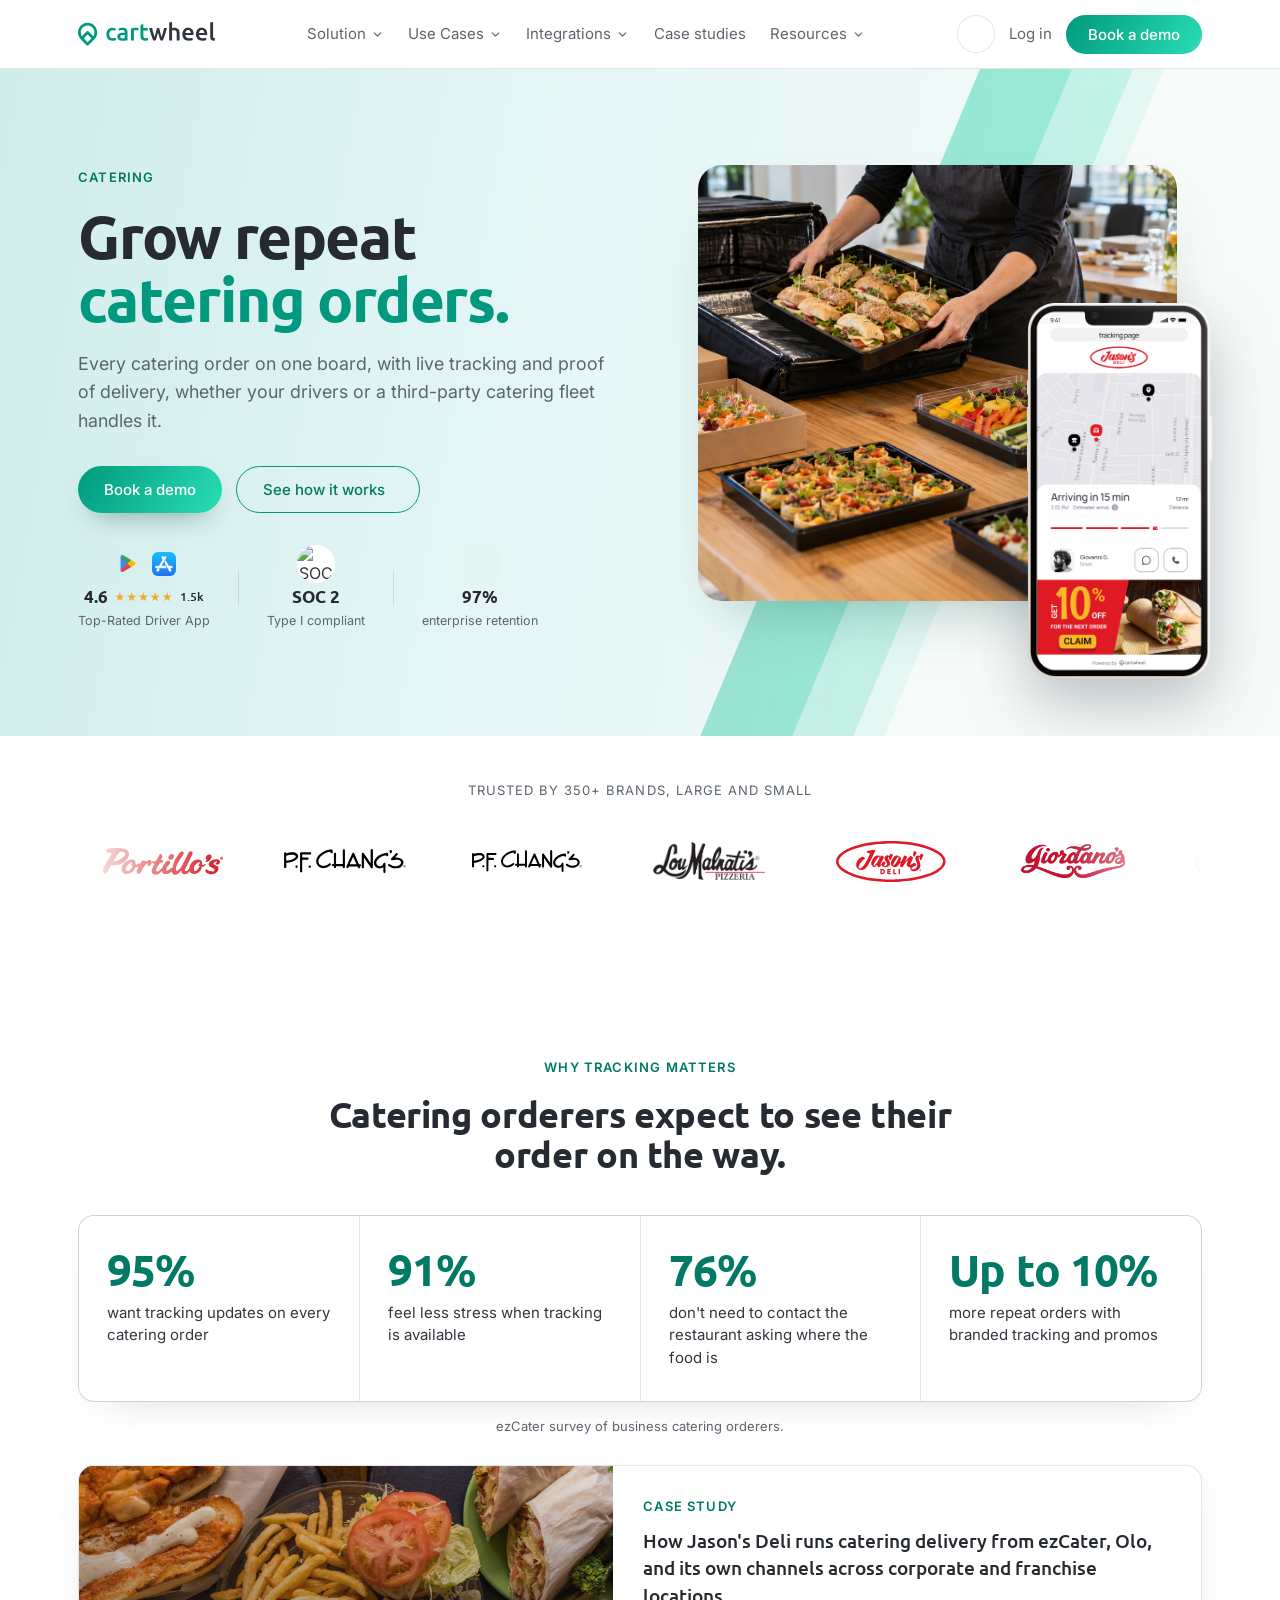
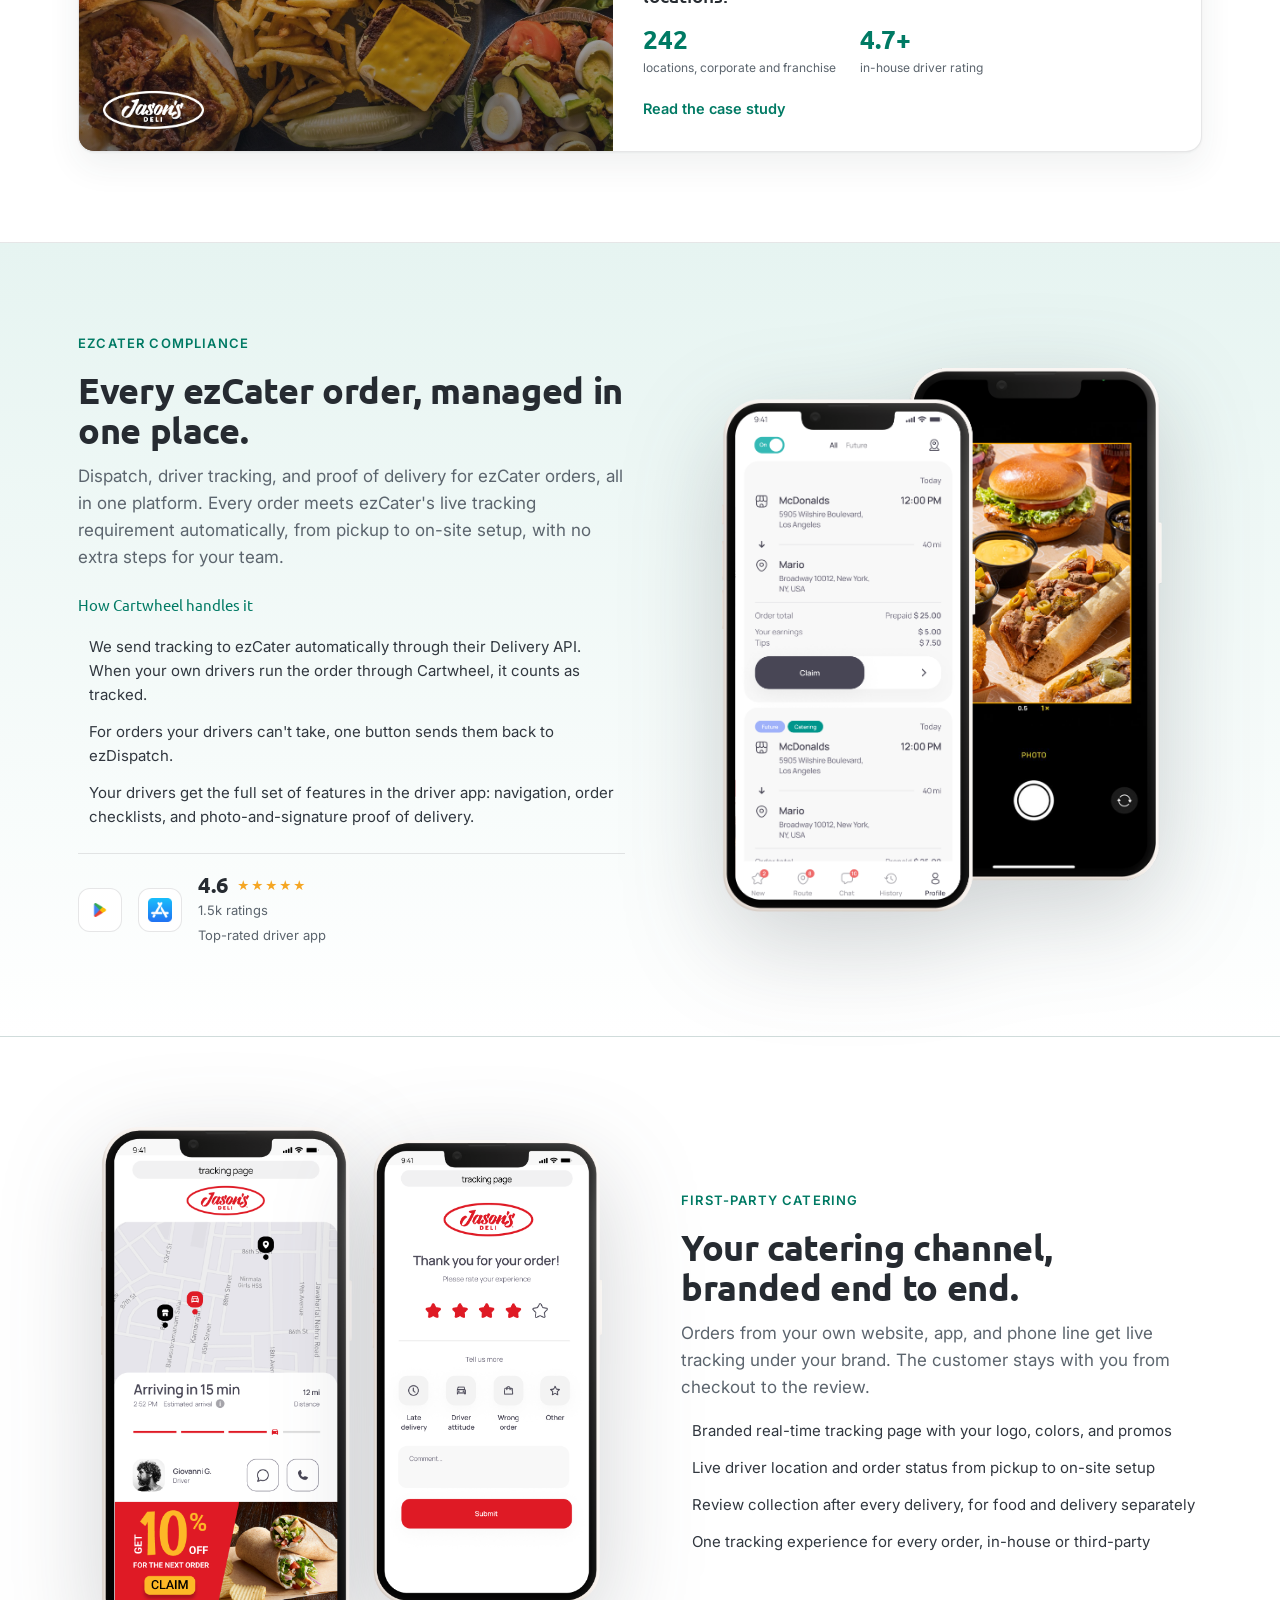
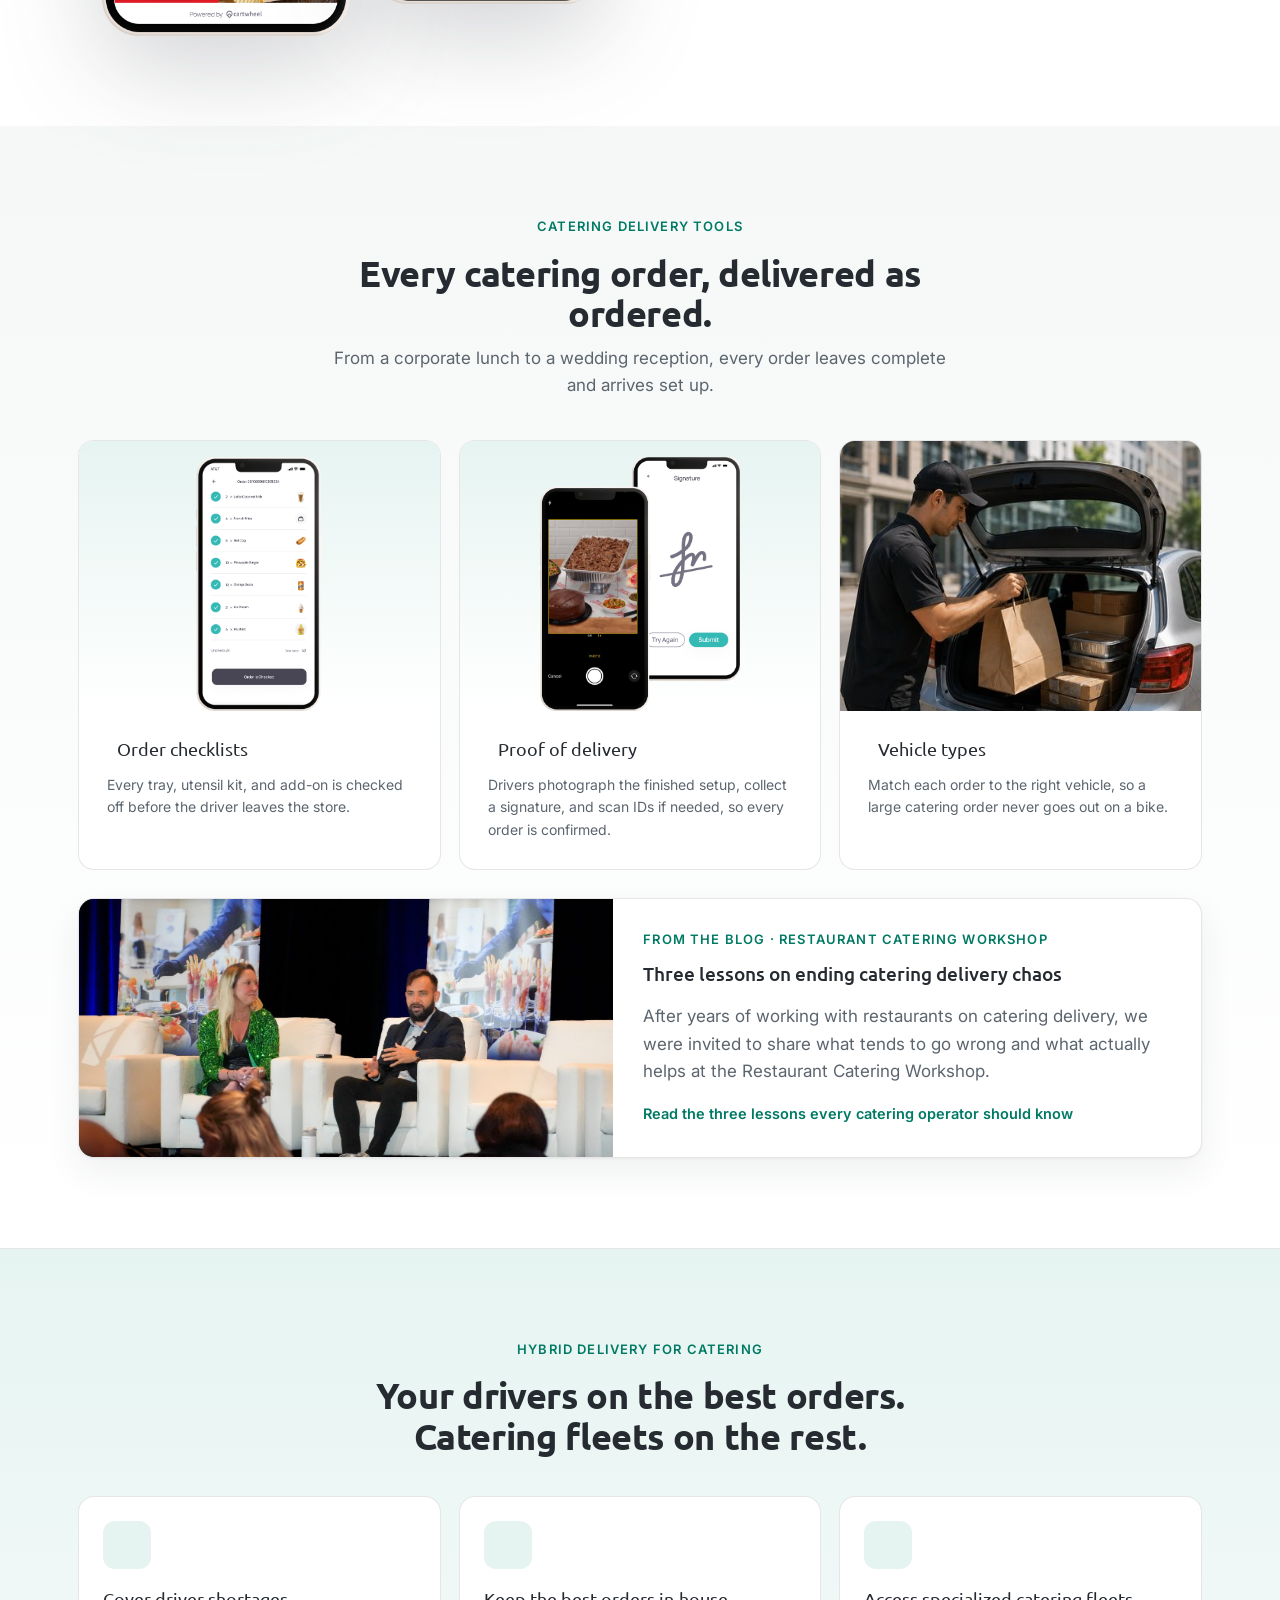
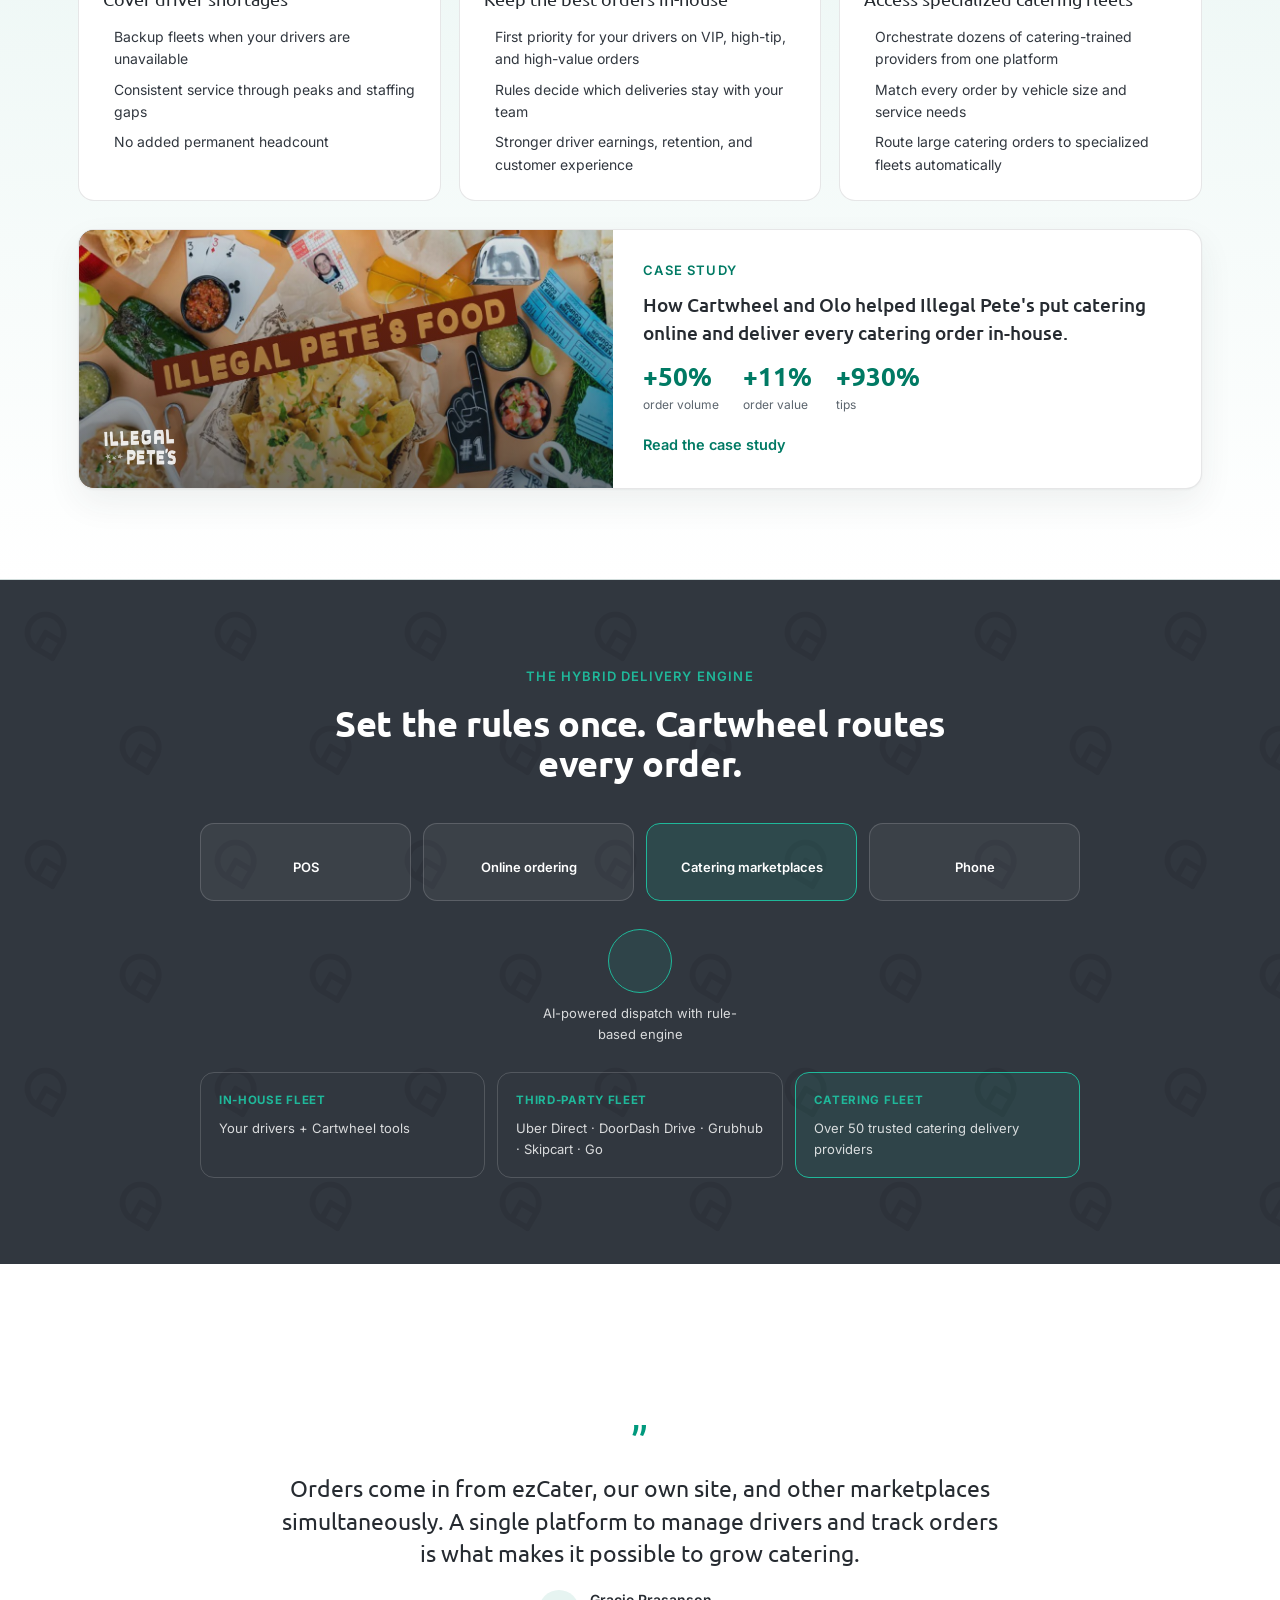
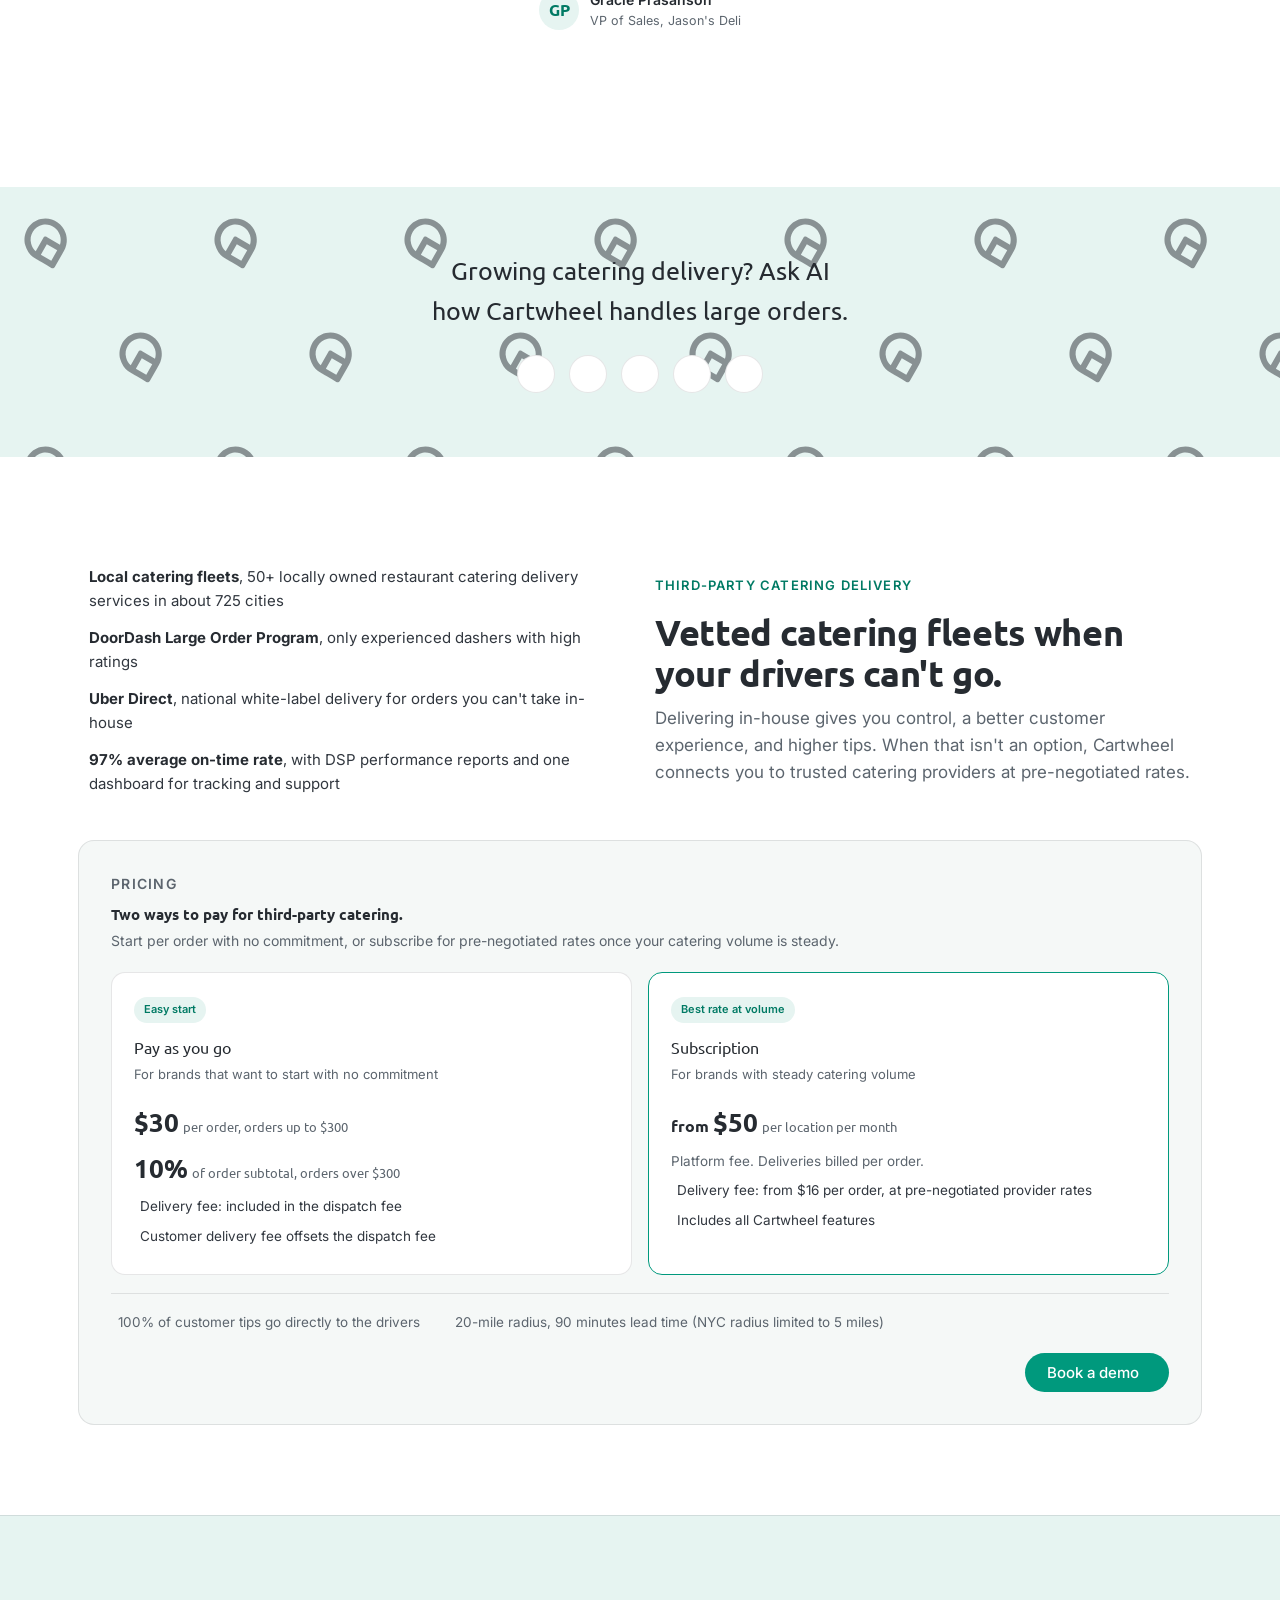
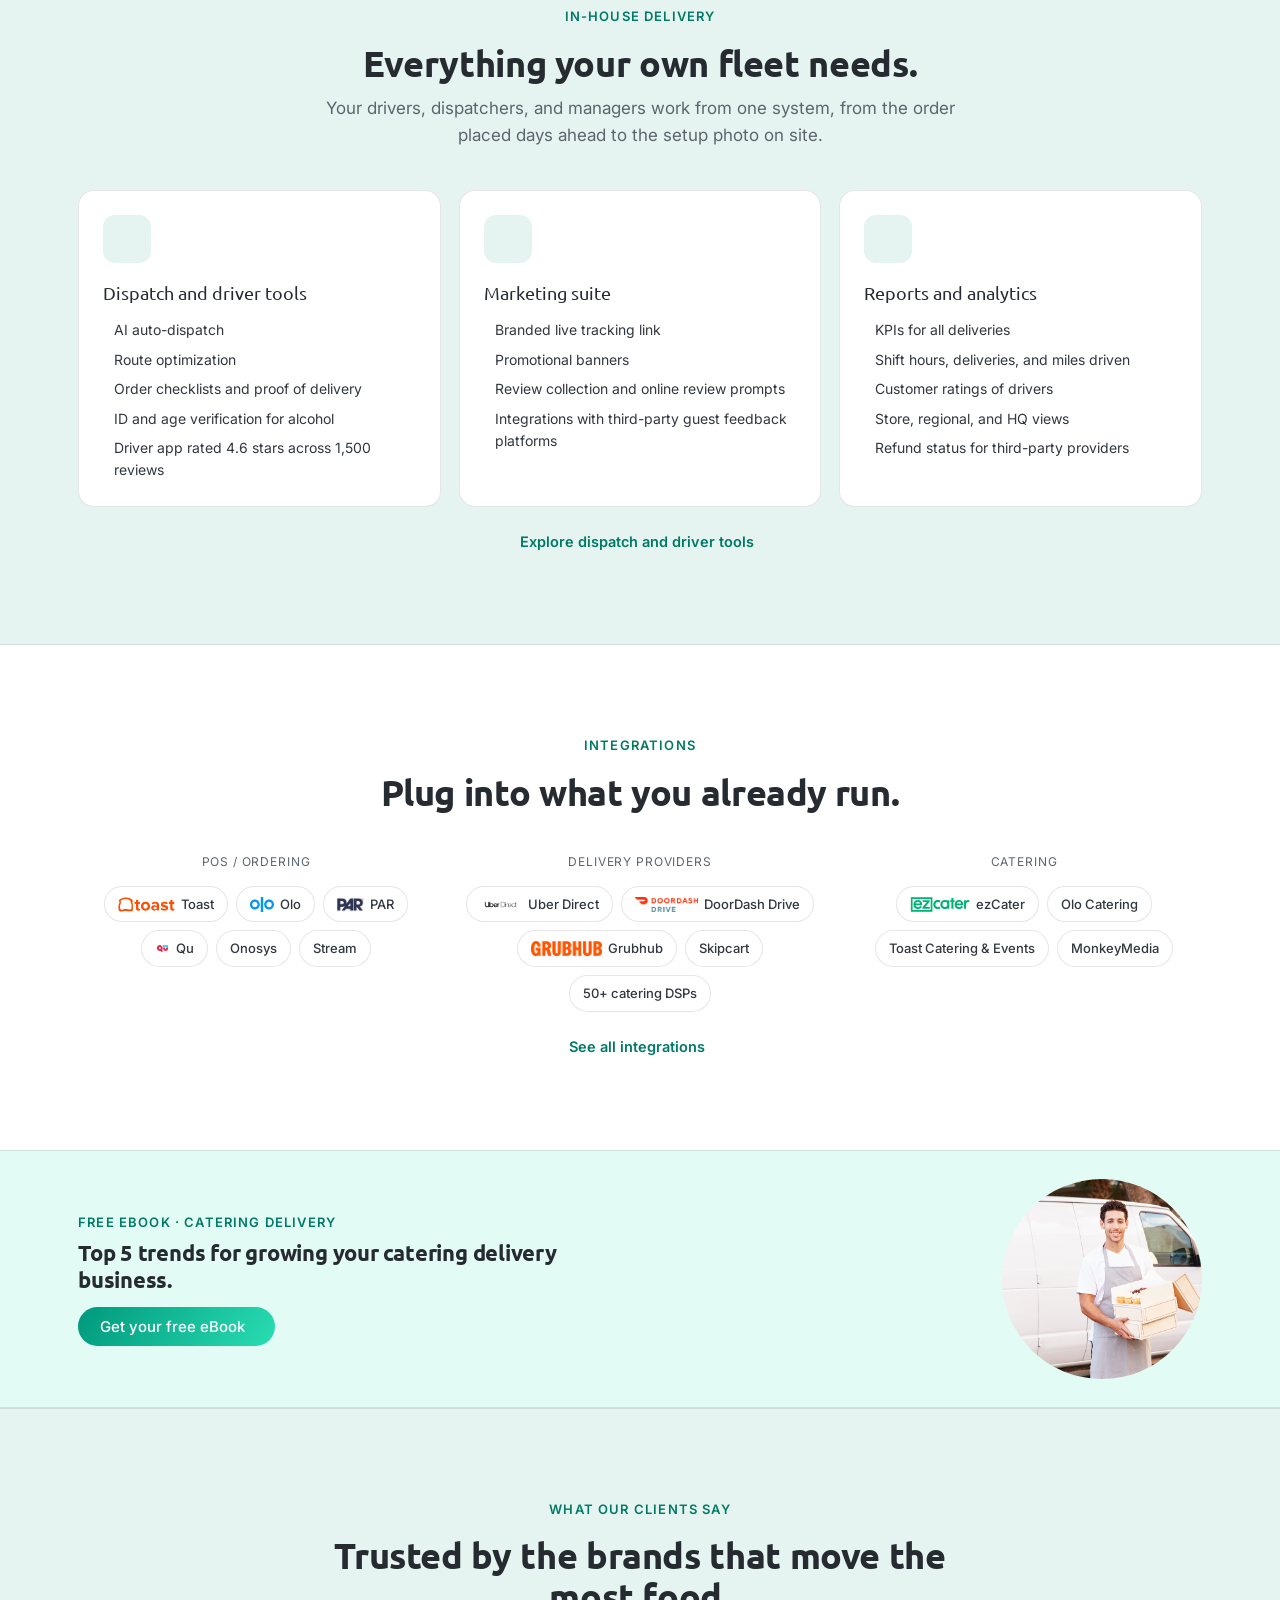
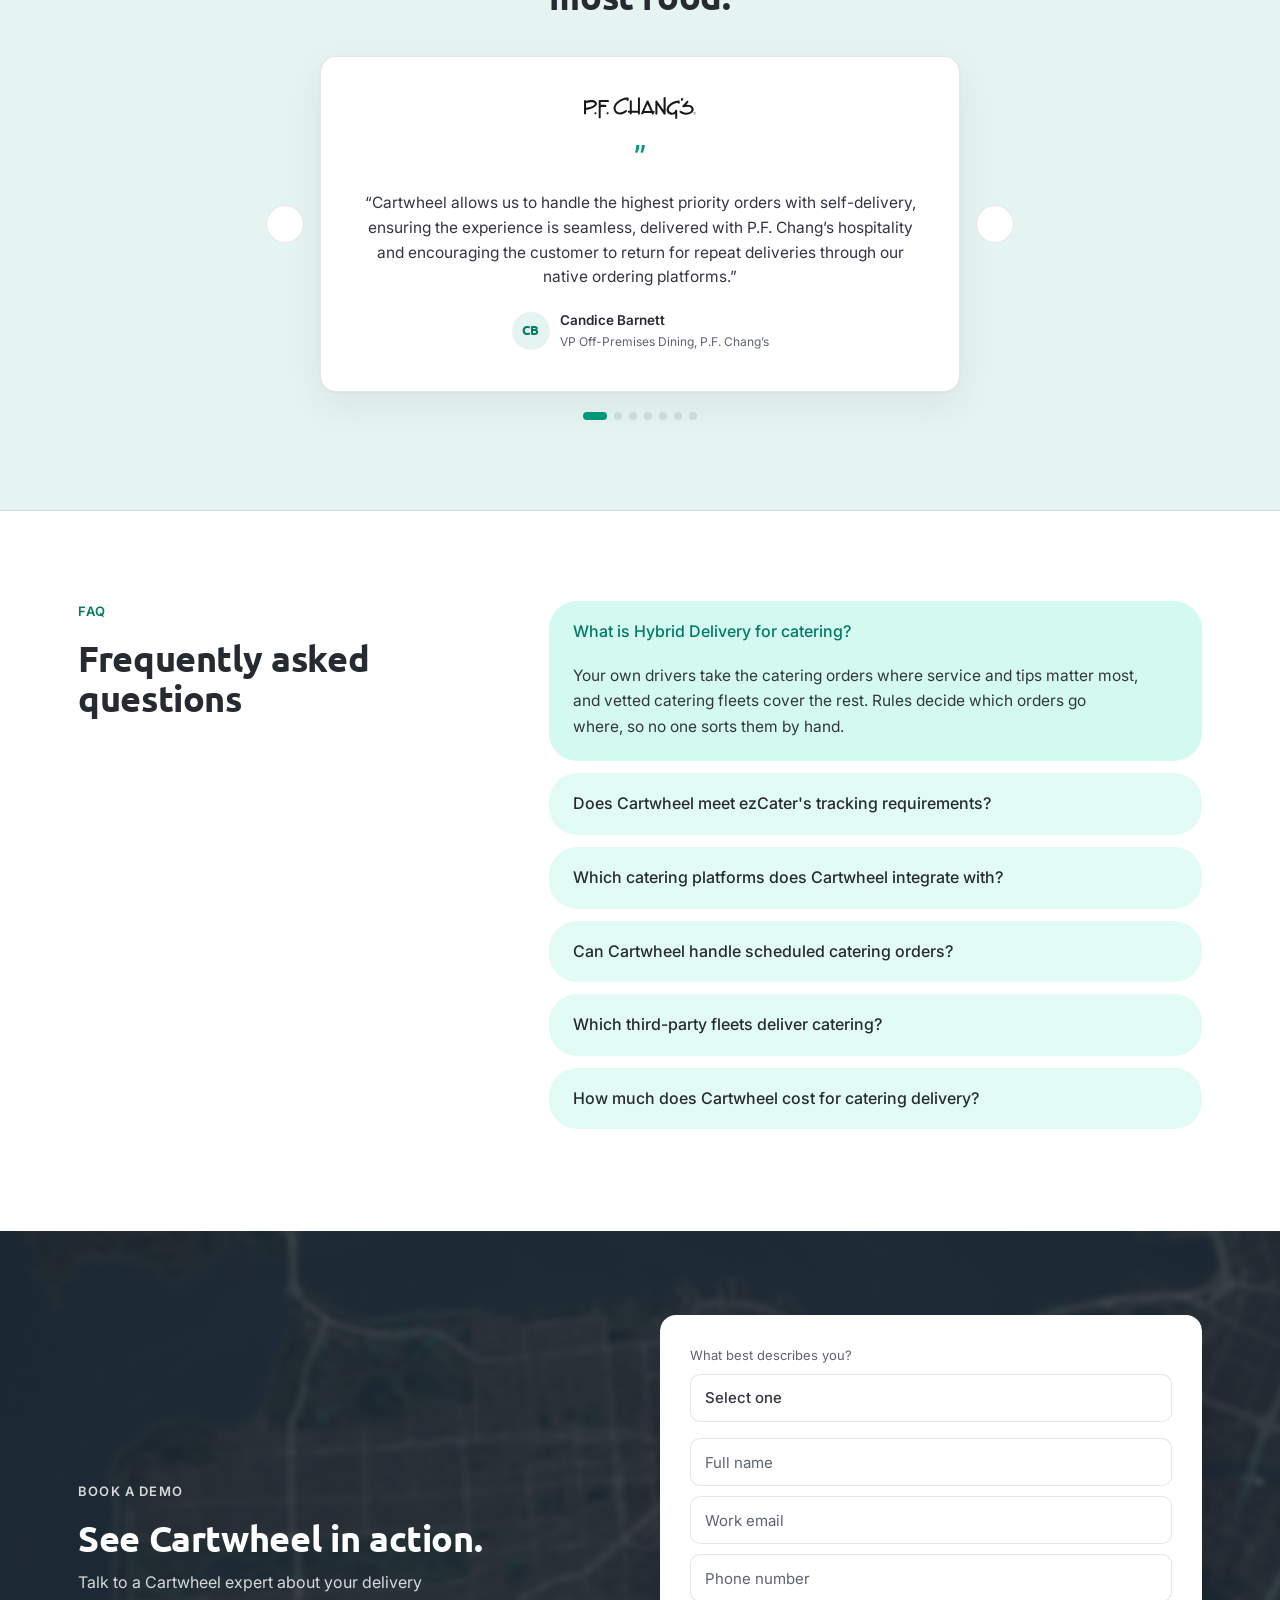
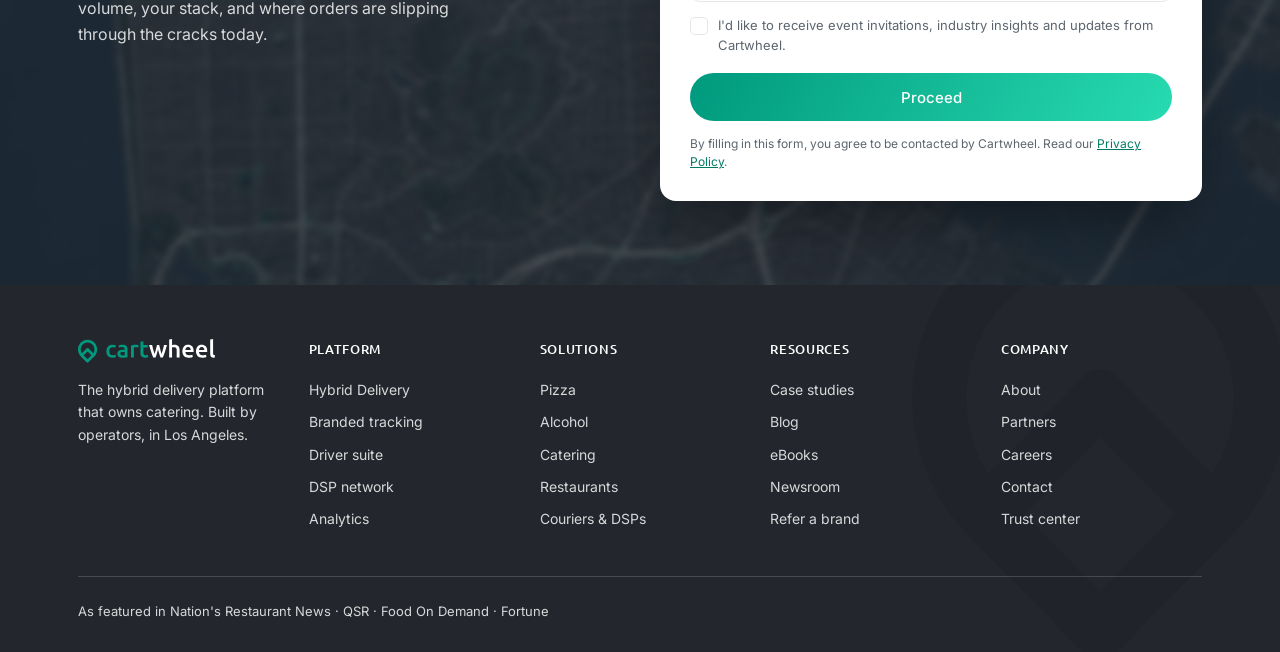
==== commit 2ee4e5e6: "Fix dark-mode logo contrast and restore plain check-icon style - Dark-theme logos: P.F. Chang's and " ====
--- a/catering.html
+++ b/catering.html
@@ -351,7 +351,7 @@
 </section>
 
 <!-- HYBRID DELIVERY FOR CATERING -->
-<section class="section-page" id="how-it-works">
+<section class="section-grad-teal" id="how-it-works">
   <div class="wrap">
     <div class="section-intro">
       <p class="eyebrow">Hybrid delivery for catering</p>
@@ -359,7 +359,7 @@
     </div>
     <div class="feat-grid">
       <div class="feat-card">
-        <div class="feat-ico"><i class="ti ti-users-group"></i></div>
+        <div class="feat-ico"><i class="ti ti-users-plus"></i></div>
         <h3 class="feat-title">Cover driver shortages</h3>
         <div class="cat-check-list" style="margin:12px 0 0;gap:8px">
           <div class="cat-check-row" style="font-size:14px"><i class="ti ti-check"></i><span>Backup fleets when your drivers are unavailable</span></div>
@@ -368,7 +368,7 @@
         </div>
       </div>
       <div class="feat-card">
-        <div class="feat-ico"><i class="ti ti-medal"></i></div>
+        <div class="feat-ico"><i class="ti ti-award"></i></div>
         <h3 class="feat-title">Keep the best orders in-house</h3>
         <div class="cat-check-list" style="margin:12px 0 0;gap:8px">
           <div class="cat-check-row" style="font-size:14px"><i class="ti ti-check"></i><span>First priority for your drivers on VIP, high-tip, and high-value orders</span></div>
@@ -387,8 +387,11 @@
       </div>
     </div>
 
-    <div class="cat-callout cat-callout-rev">
-      <div class="cat-callout-media"><img src="assets/case-illegal-petes.jpg" alt="Illegal Pete's catering order"></div>
+    <div class="cat-callout">
+      <div class="cat-callout-media cat-callout-media-photo">
+        <img src="assets/cs/illegal-petes-food.jpg" alt="">
+        <img src="assets/cs/logo-illegal-petes-w.png" alt="Illegal Pete's" class="cat-callout-media-logo">
+      </div>
       <div class="cat-callout-body">
         <p class="cat-callout-kicker">Case study</p>
         <h3 class="cat-callout-title">How Cartwheel and Olo helped Illegal Pete's put catering online and deliver every catering order in-house.</h3>
--- a/css/styles.css
+++ b/css/styles.css
@@ -233,6 +233,9 @@
 .logo-marquee:hover .logo-track{animation-play-state:paused}
 .logo-chip{display:flex;align-items:center;justify-content:center;padding:14px 16px;border:1px solid var(--border);border-radius:12px;background:#fff;min-height:66px;width:170px;flex:none;margin-right:12px}
 .logo-chip-tall{min-height:72px}
+[data-theme="dark"] .logo-track img[src*="pfchangs"],[data-theme="dark"] .logo-track img[src*="lou-malnatis"]{filter:grayscale(1) brightness(0) invert(1) opacity(.92)}
+[data-theme="dark"] .cat-tcard-logo[src*="pfchangs"]{filter:brightness(0) invert(1);opacity:.9}
+[data-theme="dark"] .cat-tcard-logo[src*="logo-potbelly.svg"]{content:url("assets/logo-potbelly-white.svg")}
 .trust-chips{display:flex;flex-wrap:wrap;justify-content:center;gap:14px 28px}
 .trust-chip{display:inline-flex;align-items:center;gap:8px;font-size:14px;color:var(--muted)}
 .trust-chip i{color:var(--teal);font-size:18px}
@@ -419,7 +422,7 @@
 /* Checklists */
 .cat-check-list{display:flex;flex-direction:column;gap:13px;margin:18px 0}
 .cat-check-row{display:flex;gap:11px;align-items:flex-start;font-size:15px;color:var(--text)}
-.cat-check-row i{color:#fff;background:var(--teal);border-radius:50%;width:18px;height:18px;min-width:18px;display:grid;place-items:center;font-size:11px;margin-top:3px}
+.cat-check-row i{color:var(--teal-d);font-size:17px;flex:none;margin-top:2px}
 .cat-check-row b{color:var(--head)}
 .cat-store-row{display:flex;align-items:center;gap:16px;flex-wrap:wrap;row-gap:12px;margin-top:24px;padding-top:20px;border-top:1px solid var(--border)}
 .cat-store-badge{display:flex;width:44px;height:44px;align-items:center;justify-content:center;border-radius:12px;background:var(--surface);border:1px solid var(--border)}
@@ -452,10 +455,10 @@
 .cat-callout-media-photo::after{content:"";position:absolute;inset:0;background:linear-gradient(180deg,rgba(17,22,28,.1),rgba(17,22,28,.6))}
 .cat-callout-media-logo{position:absolute;left:24px;bottom:22px;max-height:38px;max-width:150px;width:auto;z-index:1}
 .cat-callout-body{padding:clamp(22px,3vw,30px)}
-.cat-callout-kicker{font-size:12px;letter-spacing:.07em;text-transform:uppercase;color:var(--teal-d);font-weight:600;margin-bottom:10px}
-.cat-callout-title{font-family:var(--display);font-size:19px;line-height:1.35;color:var(--head);margin-bottom:16px}
-.cat-callout-stats{display:flex;gap:30px;margin-bottom:16px;flex-wrap:wrap}
-.cat-callout-stat b{display:block;font-family:var(--display);font-size:22px;color:var(--teal-d)}
+.cat-callout-kicker{font-size:13px;letter-spacing:.09em;text-transform:uppercase;color:var(--teal-d);font-weight:600;margin-bottom:10px}
+.cat-callout-title{font-family:var(--display);font-weight:500;font-size:clamp(17px,1.6vw,19px);line-height:1.45;color:var(--head);margin-bottom:16px}
+.cat-callout-stats{display:flex;gap:24px;row-gap:12px;margin-bottom:16px;flex-wrap:wrap}
+.cat-callout-stat b{display:block;font-family:var(--display);font-size:26px;line-height:1.1;color:var(--teal-d)}
 .cat-callout-stat span{font-size:12px;color:var(--muted)}
 .cat-callout-link{color:var(--teal-d);font-weight:600;font-size:14.5px;display:inline-flex;align-items:center;gap:6px}
 
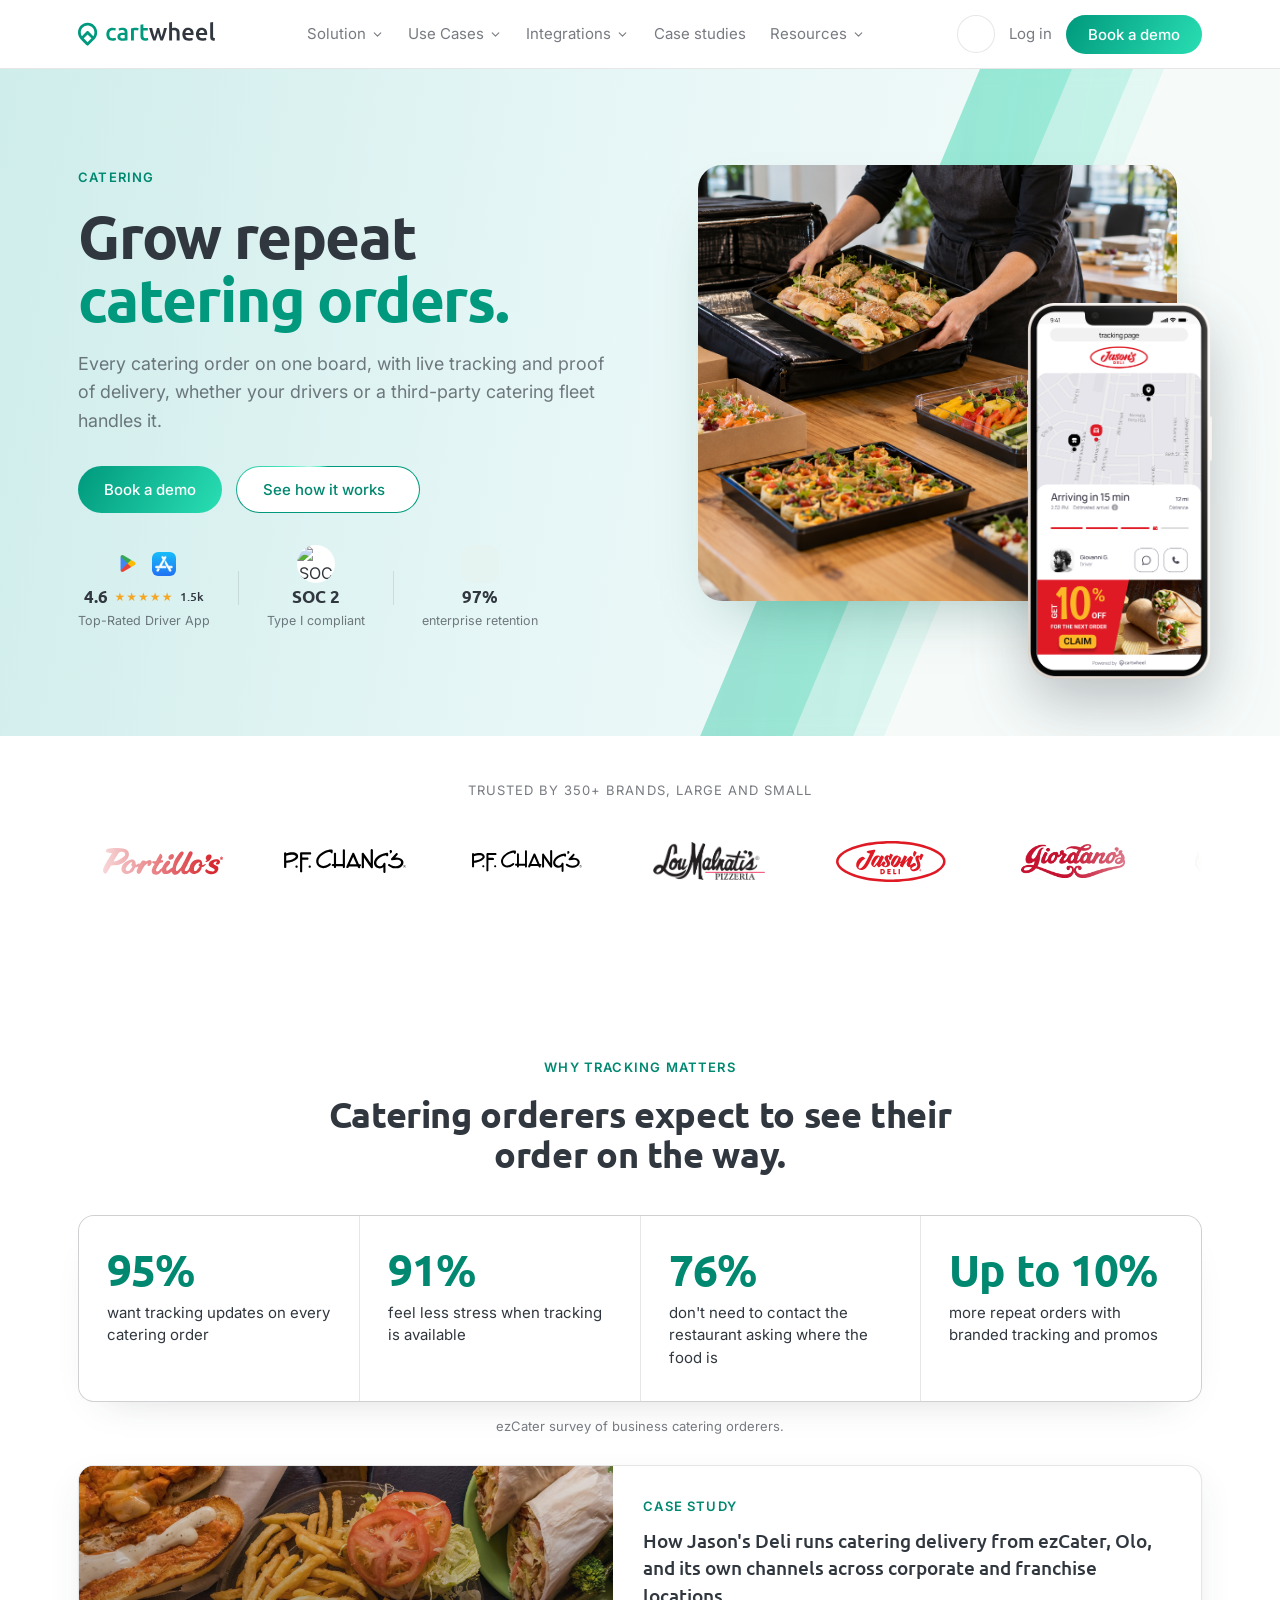
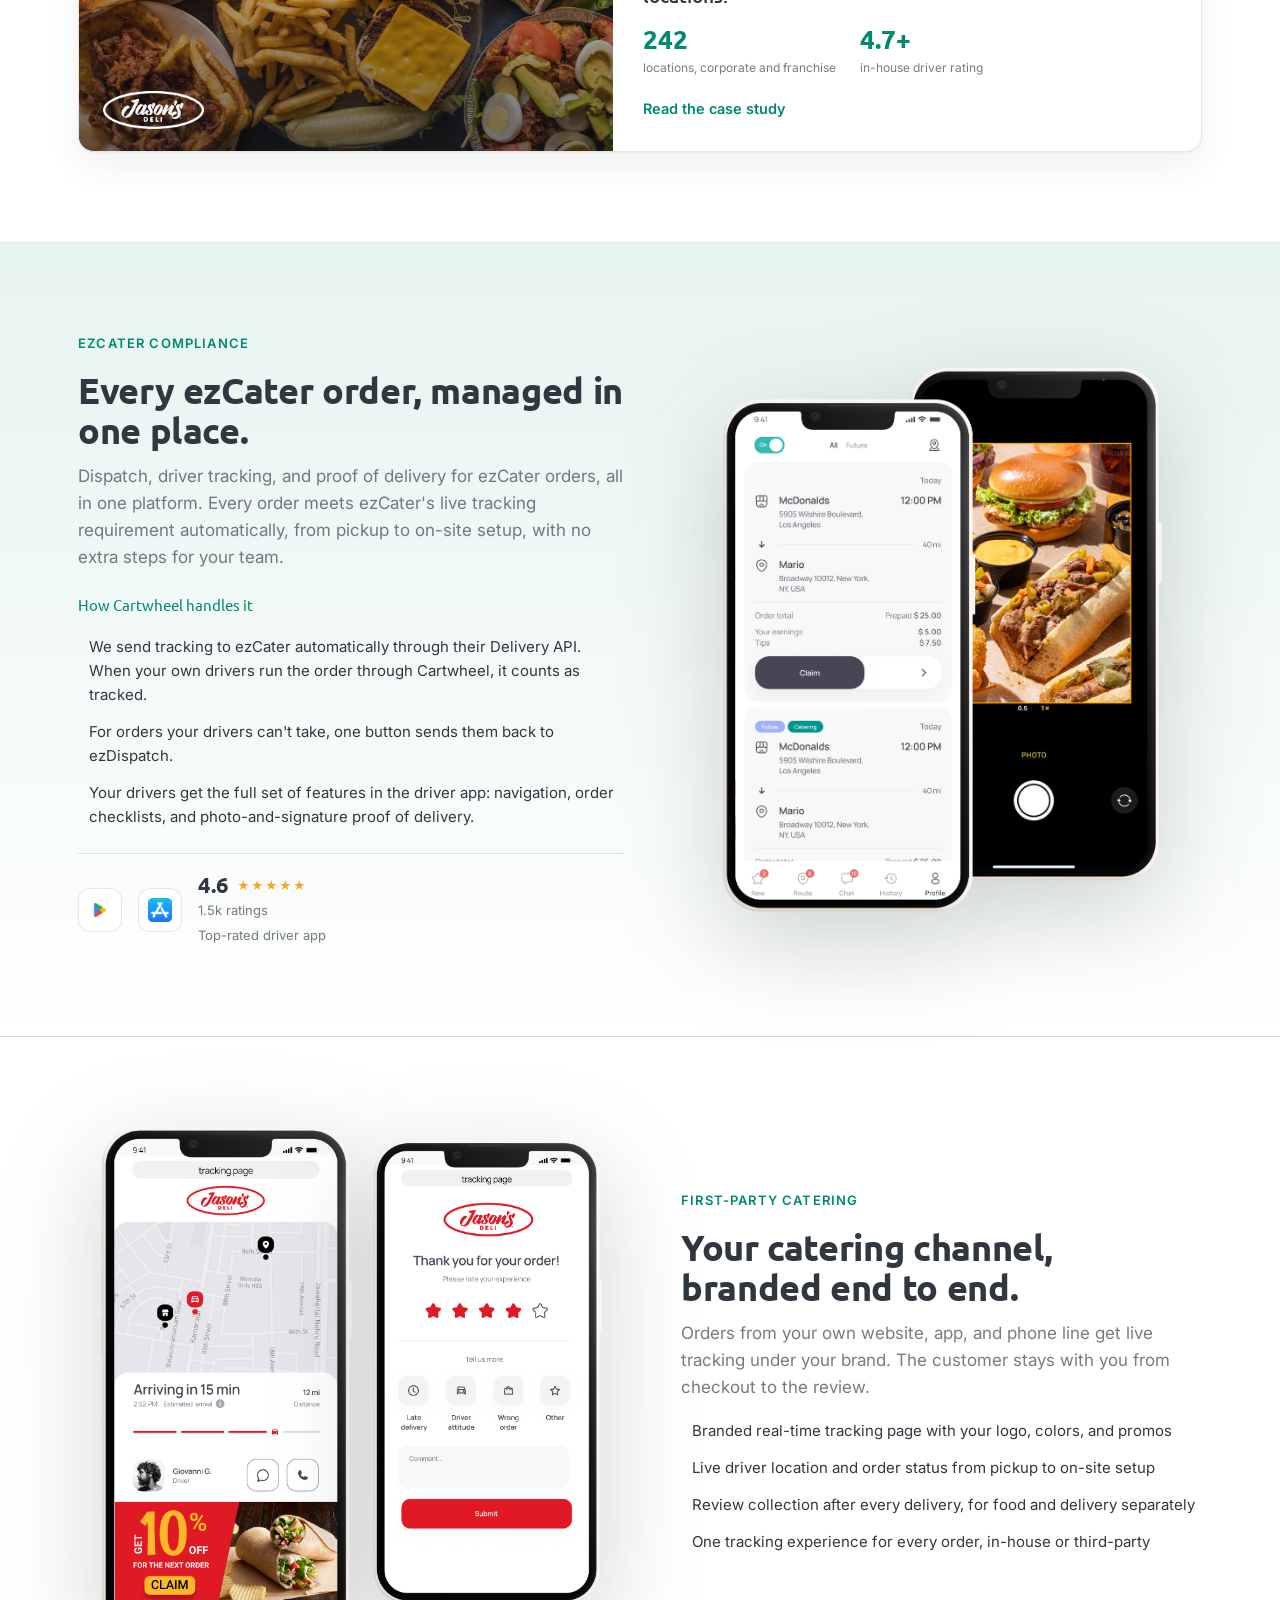
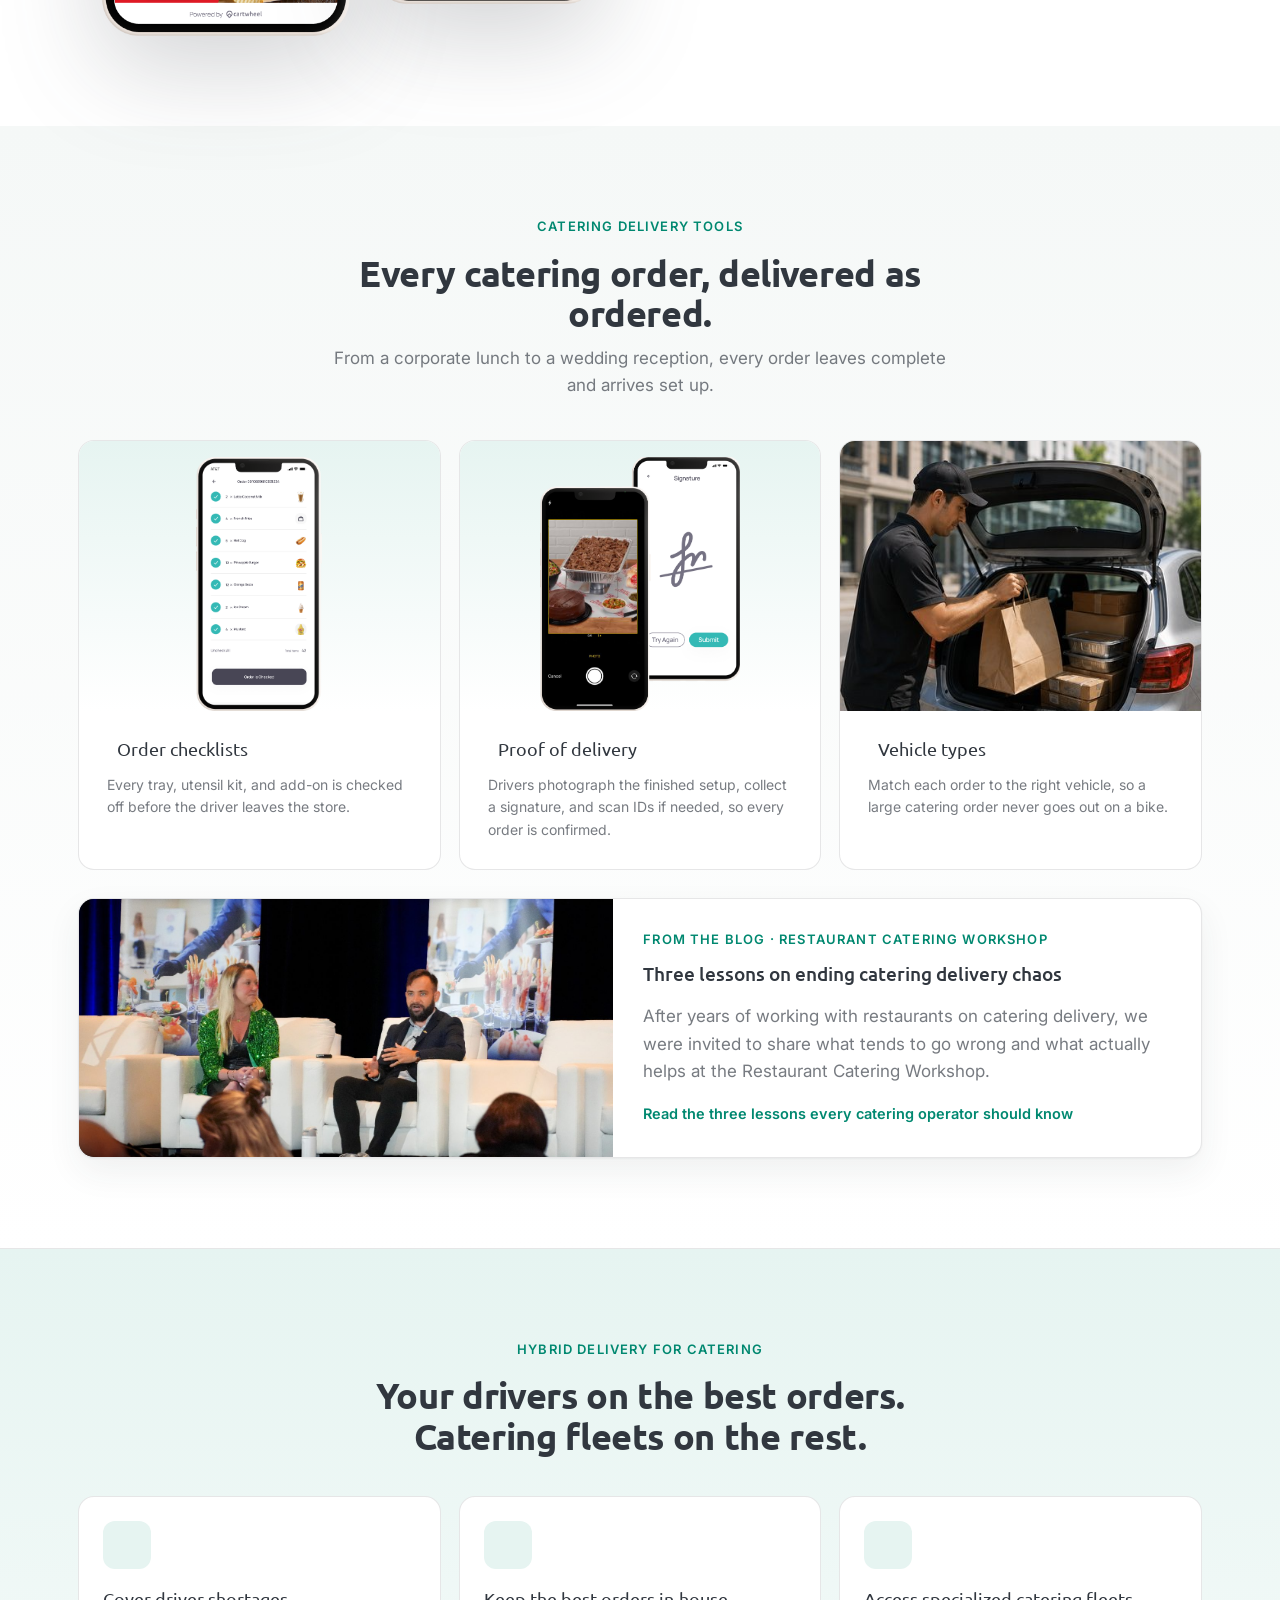
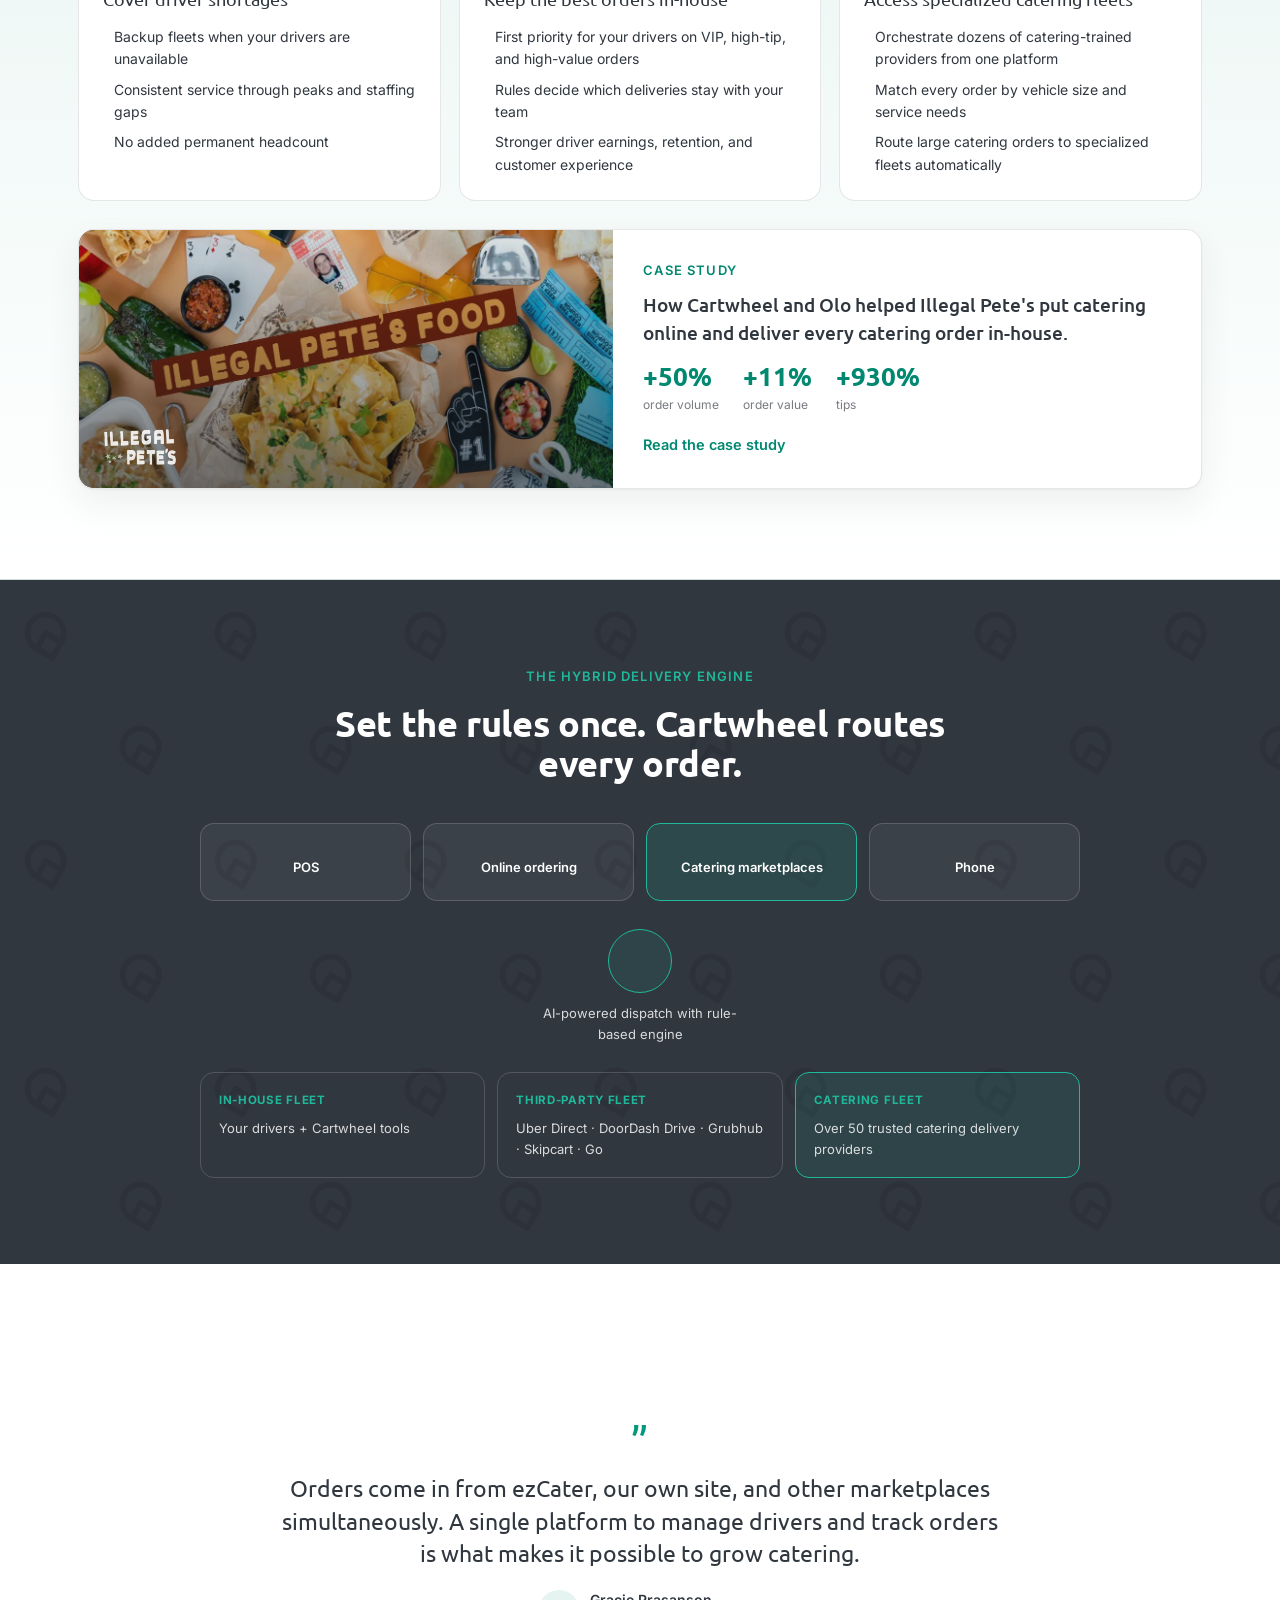
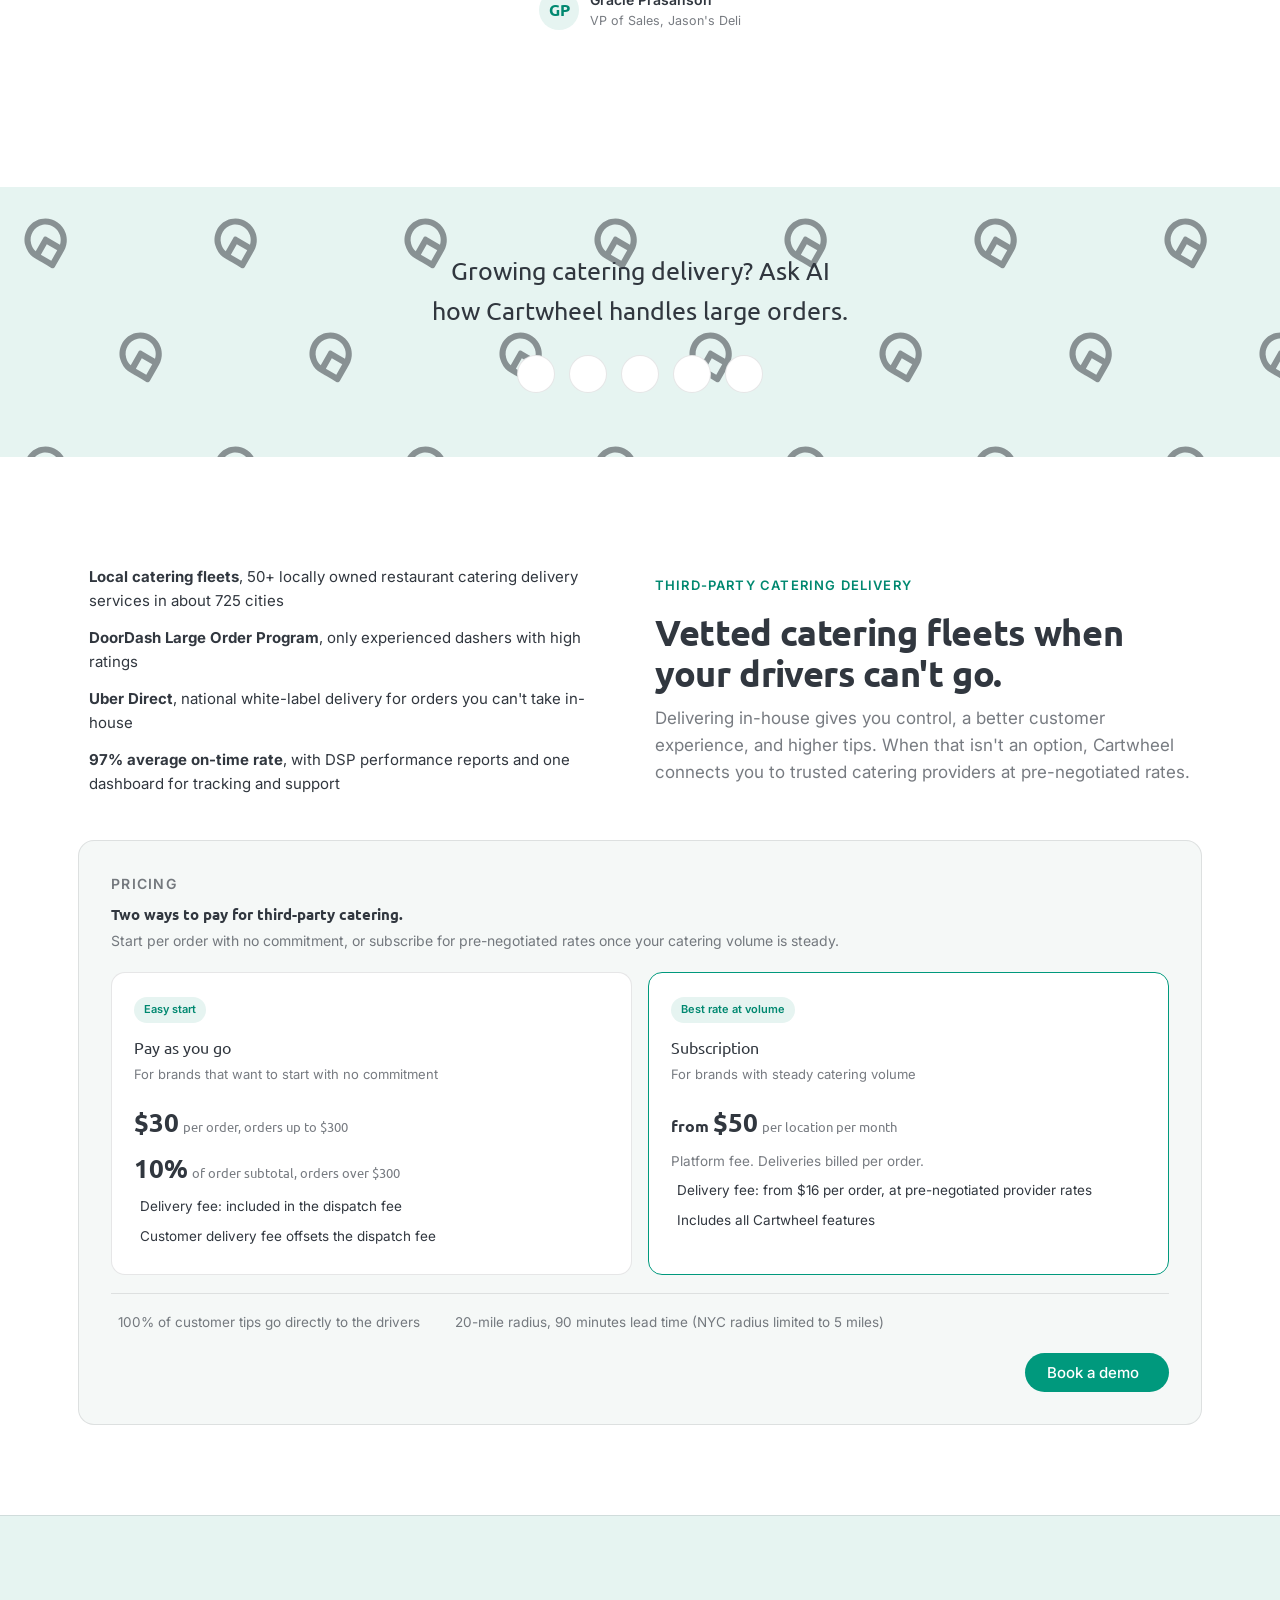
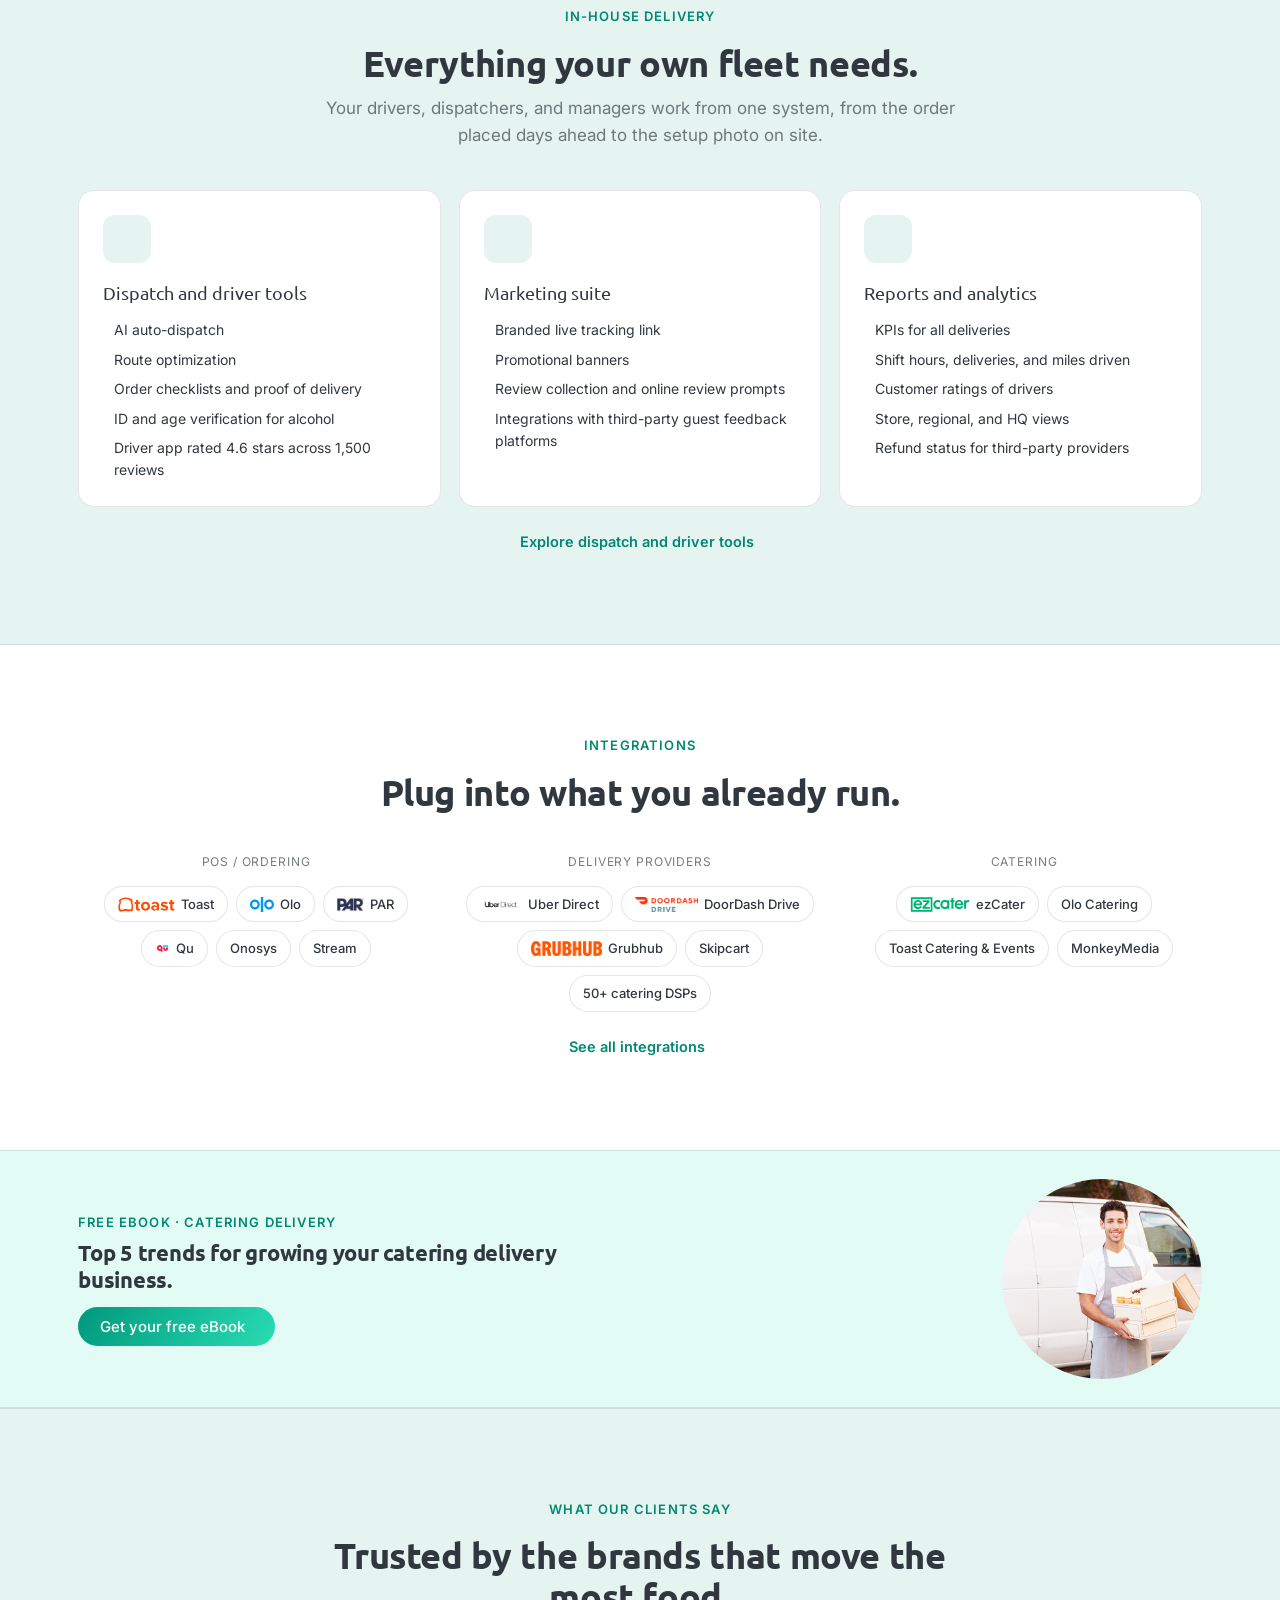
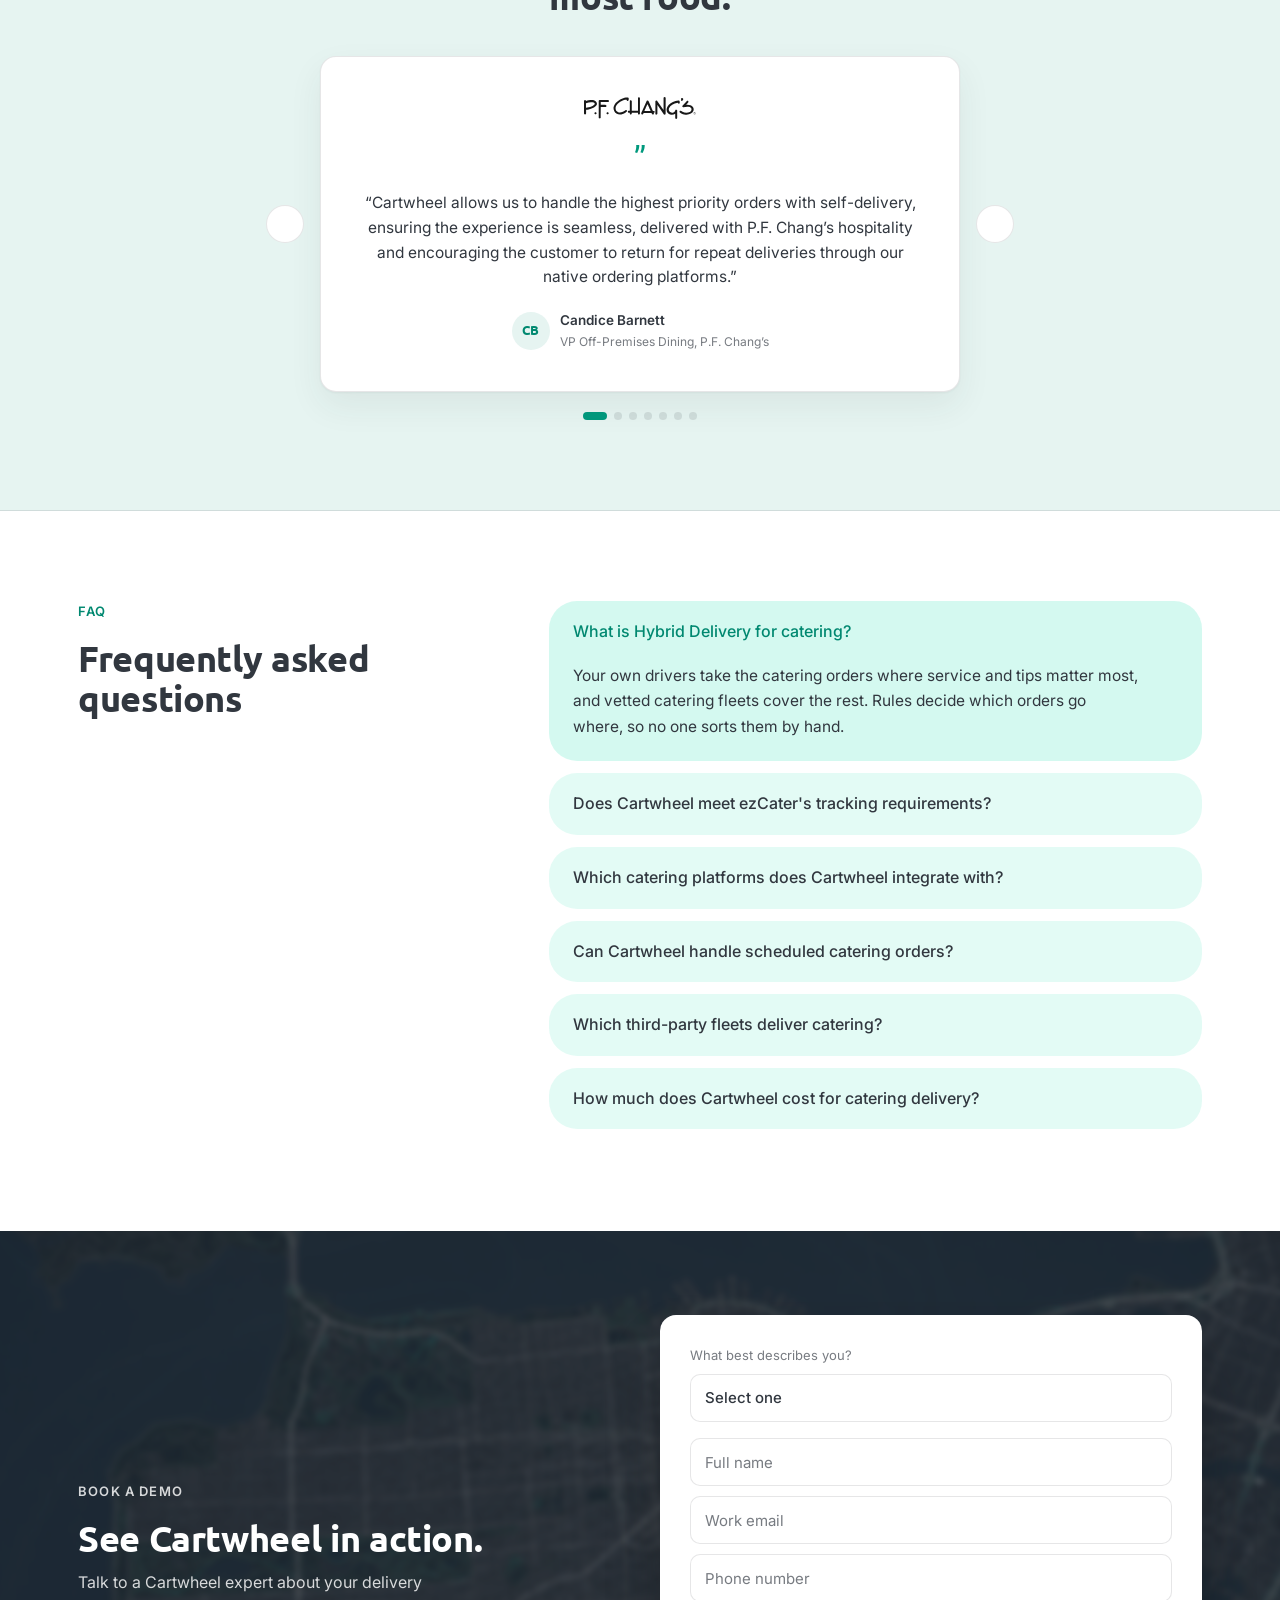
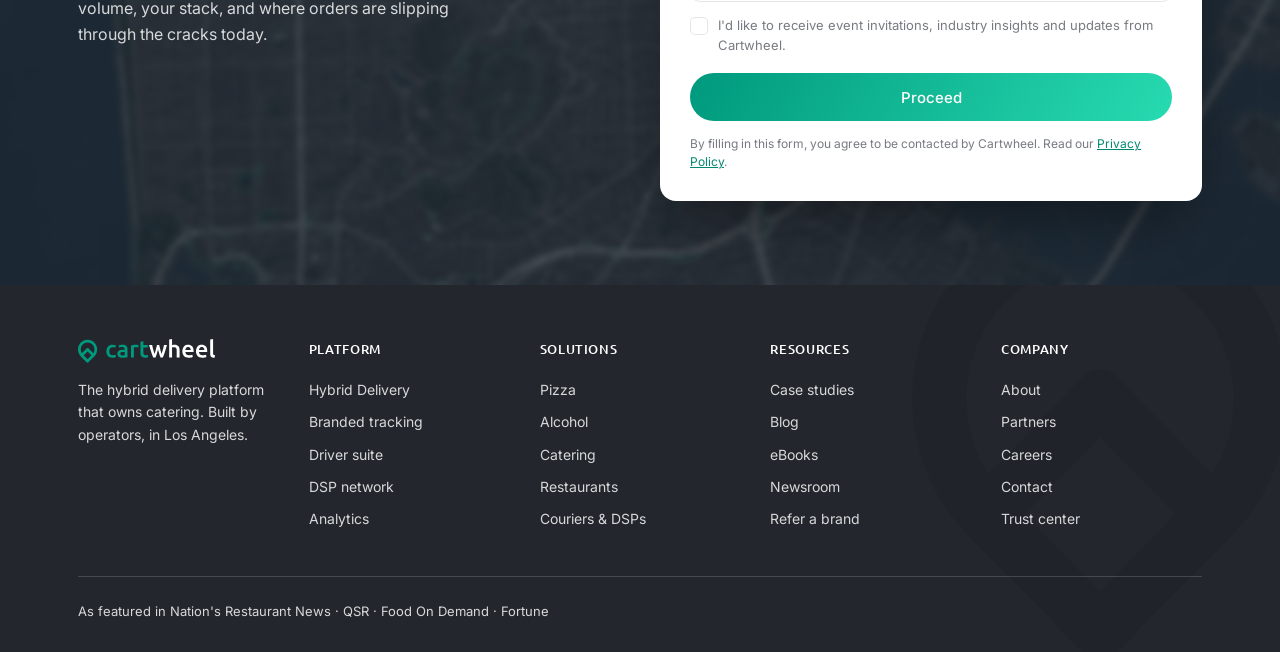
==== commit 985841c0: "Fix hero button shadow, outline-button gradient border, and teal-d token - Remove box-shadow from gr" ====
--- a/catering.html
+++ b/catering.html
@@ -163,7 +163,7 @@
       <h1 class="h1">Grow repeat<br><span class="accent">catering orders.</span></h1>
       <p class="lede">Every catering order on one board, with live tracking and proof of delivery, whether your drivers or a third-party catering fleet handles it.</p>
       <div class="cta-row">
-        <a href="#demo" class="btn btn-gradient btn-lg btn-hero-shadow">Book a demo</a>
+        <a href="#demo" class="btn btn-gradient btn-lg">Book a demo</a>
         <a href="#how-it-works" class="btn btn-outline btn-lg">See how it works <i class="ti ti-arrow-right"></i></a>
       </div>
       <div class="cat-trust-row">
--- a/css/styles.css
+++ b/css/styles.css
@@ -10,8 +10,8 @@
 
 /* ===== Design tokens ===== */
 :root{
-  --page:#ffffff;--panel:#F5F8F7;--surface:#ffffff;--text:#31373F;--head:#262b31;--muted:#5C656E;
-  --border:rgba(49,55,63,.12);--teal:#00997D;--teal-d:#007A64;--teal-bright:#1FB89A;--teal-wash:#E6F4F1;
+  --page:#ffffff;--panel:#F5F8F7;--surface:#ffffff;--text:#31373F;--head:#31373F;--muted:rgba(49,55,63,.66);
+  --border:rgba(49,55,63,.12);--teal:#00997D;--teal-d:#008870;--teal-bright:#1FB89A;--teal-wash:#E6F4F1;
   --orange:#D85A30;--dark:#31373F;--dark-2:#23272d;--ondark:#ffffff;--ondark-muted:rgba(255,255,255,.82);
   --dark-card:rgba(255,255,255,.07);--dark-border:rgba(255,255,255,.16);
   --shadow:0 1px 2px rgba(49,55,63,.05),0 14px 34px rgba(49,55,63,.07);
@@ -29,7 +29,7 @@
 }
 [data-theme="dark"]{
   --page:#1E2329;--panel:#151B22;--surface:#151B22;--text:#E7EBEE;--head:#ffffff;--muted:#9BA3AC;
-  --border:rgba(255,255,255,.13);--teal-d:#18C29C;--teal-wash:#11302A;--dark:#151B22;--dark-2:#11161C;
+  --border:rgba(255,255,255,.13);--teal-d:#2ADFB4;--teal-wash:#11302A;--dark:#151B22;--dark-2:#11161C;
   --dark-card:rgba(255,255,255,.06);--dark-border:rgba(255,255,255,.14);
   --shadow:0 1px 2px rgba(0,0,0,.4),0 16px 40px rgba(0,0,0,.45);
   --glow:radial-gradient(60% 58% at 50% 118%,rgba(31,184,154,.34) 0%,rgba(31,184,154,.14) 30%,rgba(31,184,154,0) 66%);
@@ -163,8 +163,14 @@
 .btn-lg{padding:15px 26px}
 .btn-solid{background:var(--teal);color:#fff}
 .btn-solid:hover{background:var(--teal-d)}
-.btn-outline{background:transparent;color:var(--teal-d);border:1px solid var(--teal)}
-.btn-outline:hover{background:var(--teal-wash)}
+@property --cta-ga{syntax:'<angle>';initial-value:0deg;inherits:false}
+@keyframes btnOutlineSpin{to{--cta-ga:360deg}}
+.btn-outline{background:linear-gradient(var(--page),var(--page)) padding-box,conic-gradient(from var(--cta-ga),var(--teal) 0deg 260deg,#4FEBC4 300deg,#B4F7E4 320deg,#4FEBC4 340deg,var(--teal) 360deg) border-box;color:var(--teal-d);border:1.5px solid transparent;animation:btnOutlineSpin 3.2s linear infinite}
+.btn-outline:hover{animation-duration:2.2s}
+.btn-outline .ti-arrow-right,.btn-outline .ti-arrow-down{transition:transform .3s ease}
+.btn-outline:hover .ti-arrow-right{transform:translateX(5px)}
+.btn-outline:hover .ti-arrow-down{transform:translateY(3px)}
+@media(prefers-reduced-motion:reduce){.btn-outline{animation:none;background:transparent;border-color:var(--teal)!important}}
 .btn-outline-dark{background:transparent;color:#fff;border:1px solid rgba(255,255,255,.45)}
 .btn-outline-dark:hover{background:rgba(255,255,255,.08)}
 
@@ -282,7 +288,7 @@
    regardless of the global theme — matches the source's section-scoped
    custom-property overrides. */
 .case-section{
-  --surface:#ffffff;--border:rgba(49,55,63,.12);--teal-d:#007A64;--teal-wash:#E6F4F1;
+  --surface:#ffffff;--border:rgba(49,55,63,.12);--teal-d:#008870;
   --shadow:0 1px 2px rgba(49,55,63,.05),0 14px 34px rgba(49,55,63,.07);
 }
 
@@ -402,7 +408,6 @@
 /* Animated gradient-shift CTA (ported from the Claude Design source) */
 .btn-gradient{background-image:linear-gradient(120deg,#00997D 0%,#2ADFB4 50%,#00997D 100%);background-size:220% 100%;background-position:0% 50%;color:#fff;transition:background-position .6s ease}
 .btn-gradient:hover{background-position:100% 50%}
-.btn-hero-shadow{box-shadow:0 12px 28px -14px rgba(0,60,50,.55)}
 
 /* Real hero photo + phone image (ported from the Claude Design source) */
 .rp-art{width:100%;max-width:560px;margin-inline:auto;aspect-ratio:1/1.02}
@@ -557,7 +562,7 @@
 .cat-lead::after{content:"";position:absolute;inset:0;background:var(--dark);opacity:.55;pointer-events:none}
 .cat-lead-grid{position:relative;z-index:1;display:grid;grid-template-columns:1fr 1fr;gap:40px;align-items:center}
 .cat-lead-copy p{color:var(--ondark-muted);max-width:40ch;margin-top:12px}
-.cat-lead-form{--surface:#ffffff;--text:#31373F;--head:#262b31;--muted:#5C656E;--border:rgba(49,55,63,.12);--teal-d:#007A64;--teal-wash:#E6F4F1;--shadow:0 1px 2px rgba(49,55,63,.05),0 14px 34px rgba(49,55,63,.07);background:var(--surface);border-radius:var(--card-radius);padding:clamp(24px,3vw,30px);box-shadow:0 30px 60px -18px rgba(0,0,0,.45)}
+.cat-lead-form{--surface:#ffffff;--text:#31373F;--head:#31373F;--muted:rgba(49,55,63,.66);--border:rgba(49,55,63,.12);--teal-d:#008870;--teal-wash:#E6F4F1;--shadow:0 1px 2px rgba(49,55,63,.05),0 14px 34px rgba(49,55,63,.07);background:var(--surface);border-radius:var(--card-radius);padding:clamp(24px,3vw,30px);box-shadow:0 30px 60px -18px rgba(0,0,0,.45)}
 .cat-lead-note{font-size:12px;color:var(--muted);margin-top:14px;line-height:1.5}
 .cat-lead-note a{color:var(--teal-d);text-decoration:underline}
 
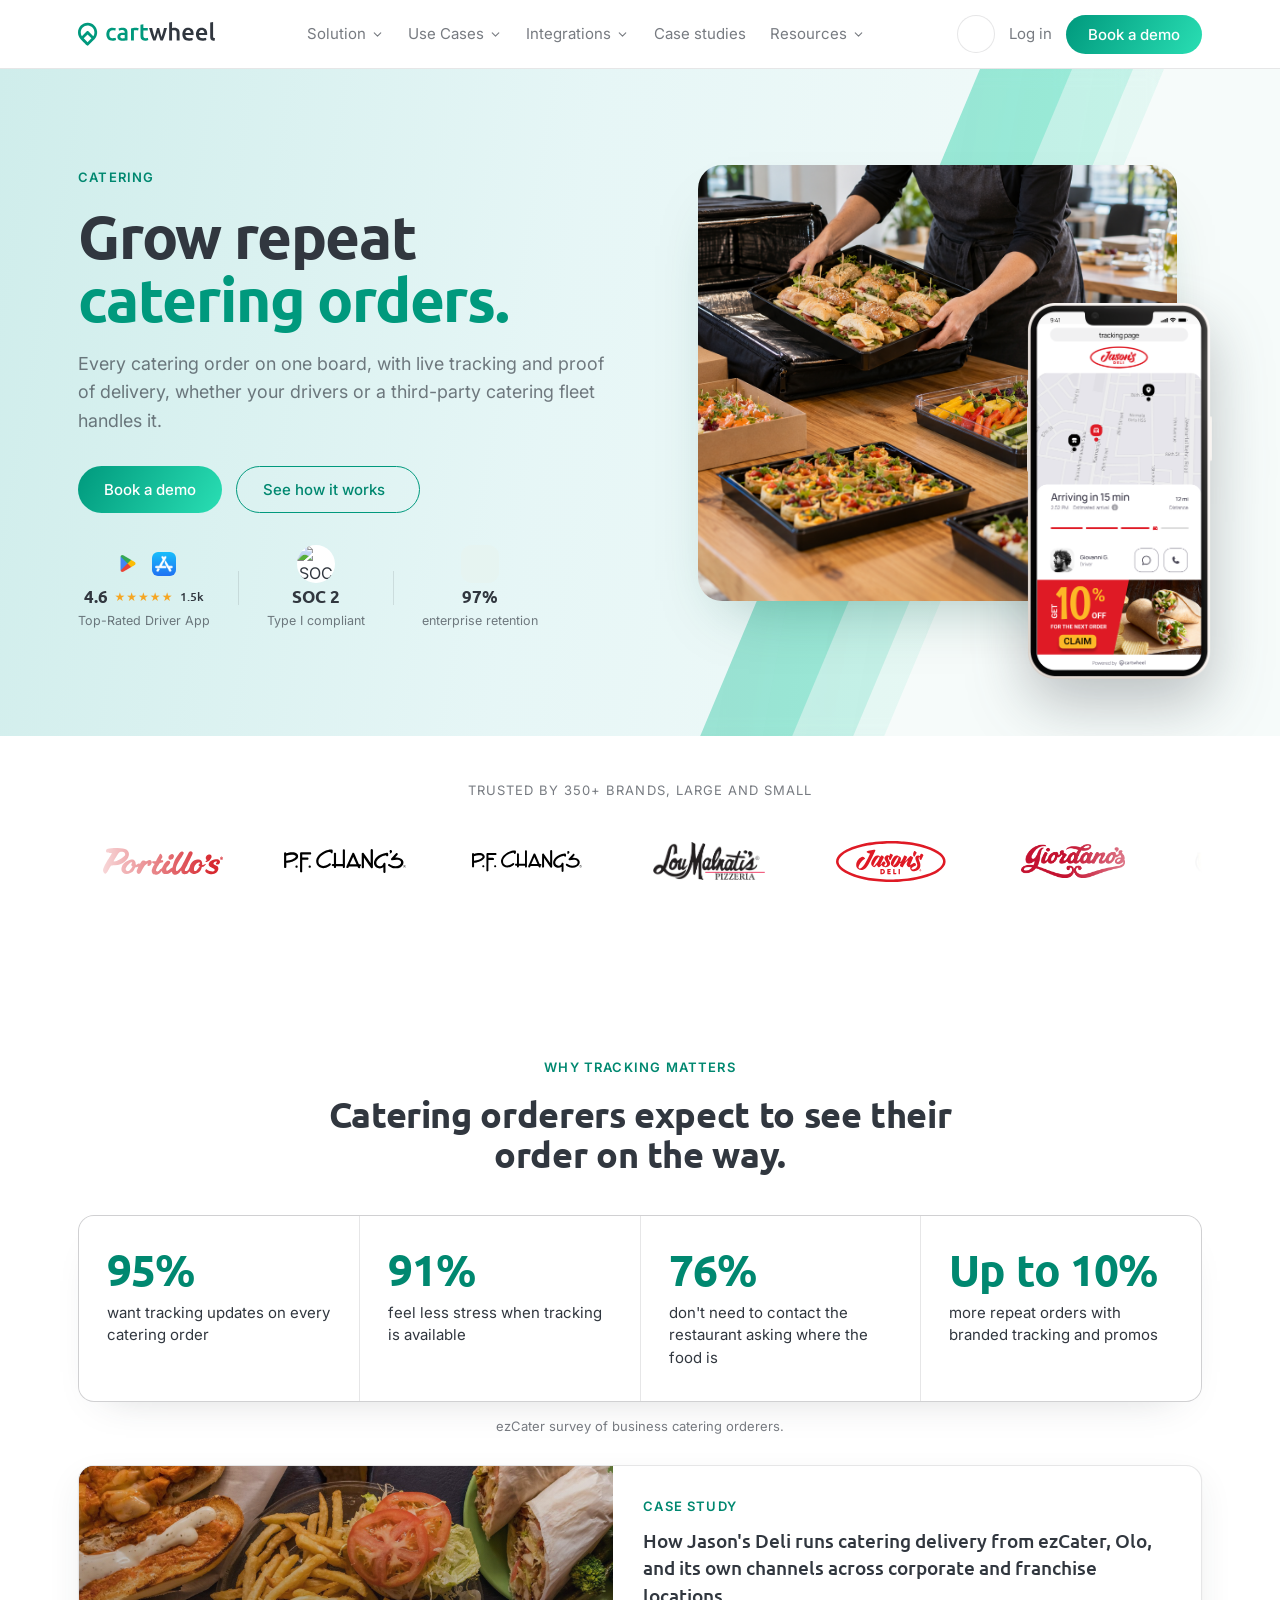
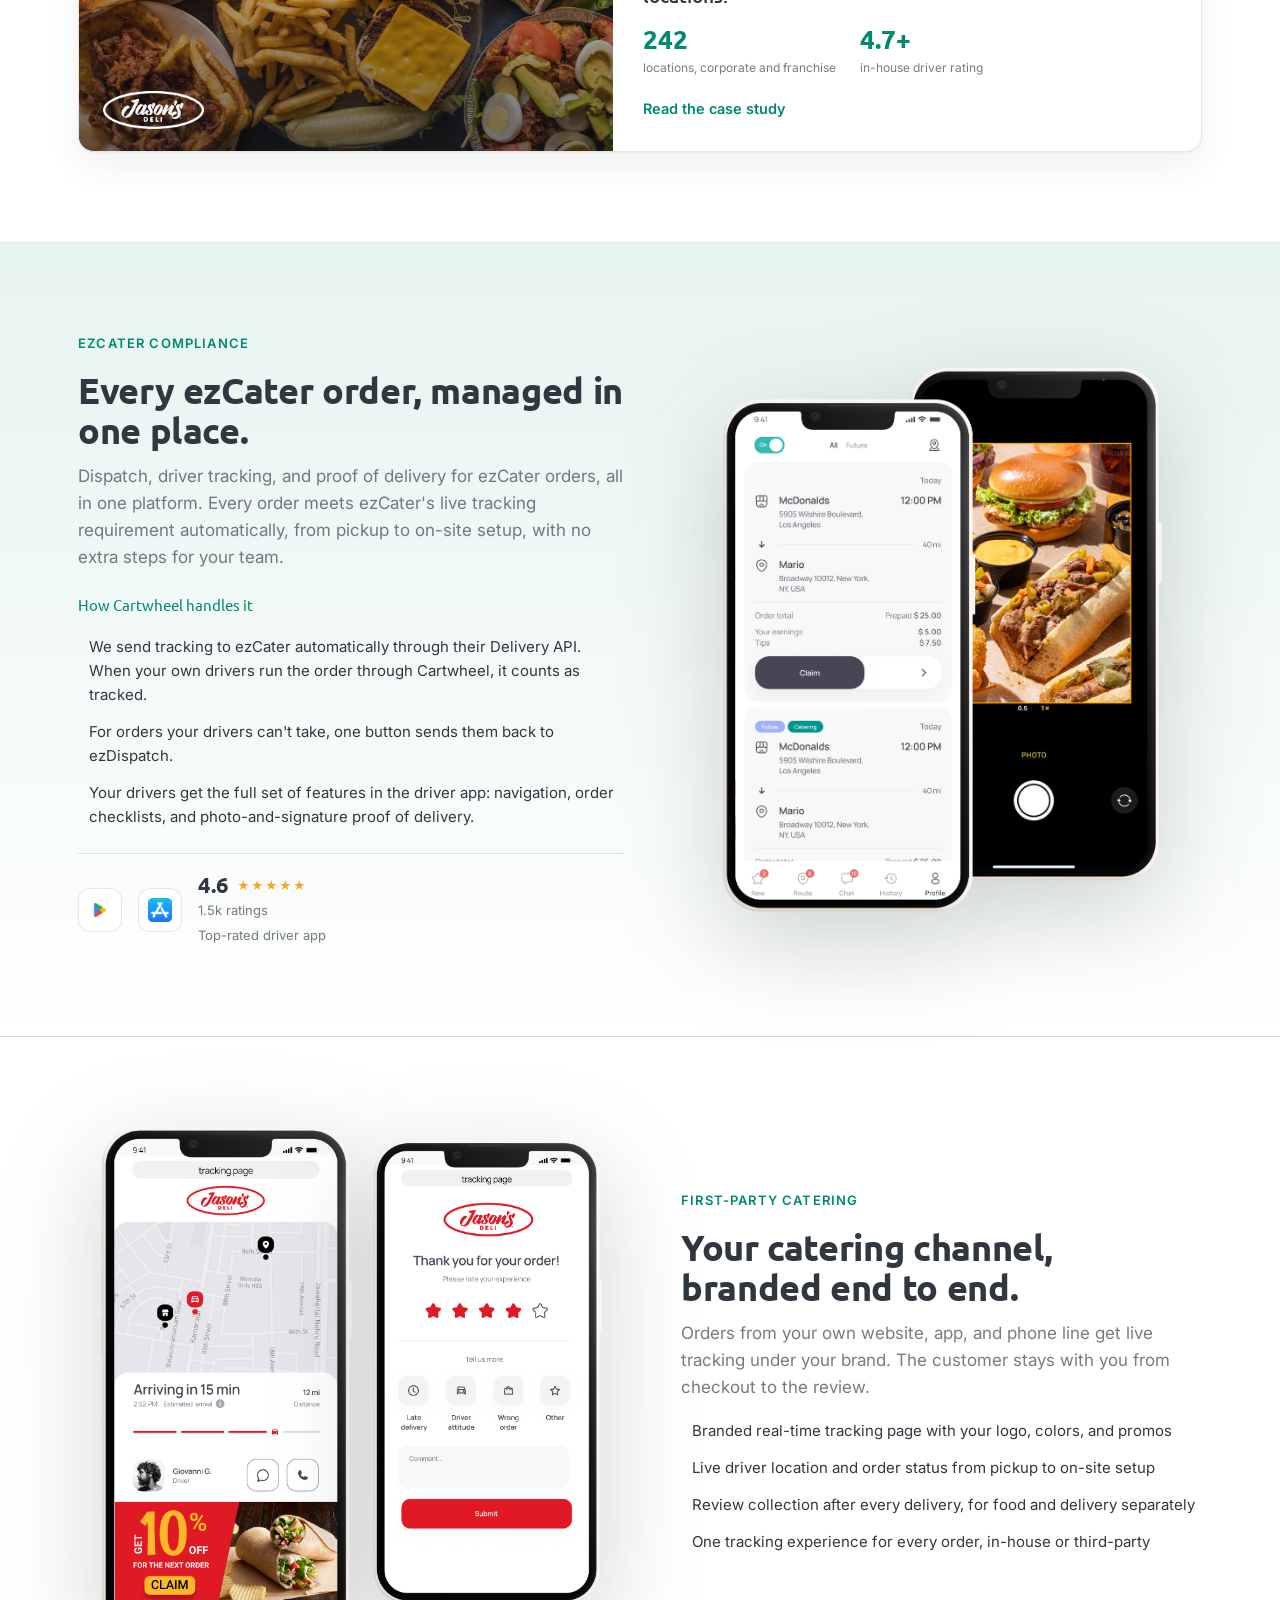
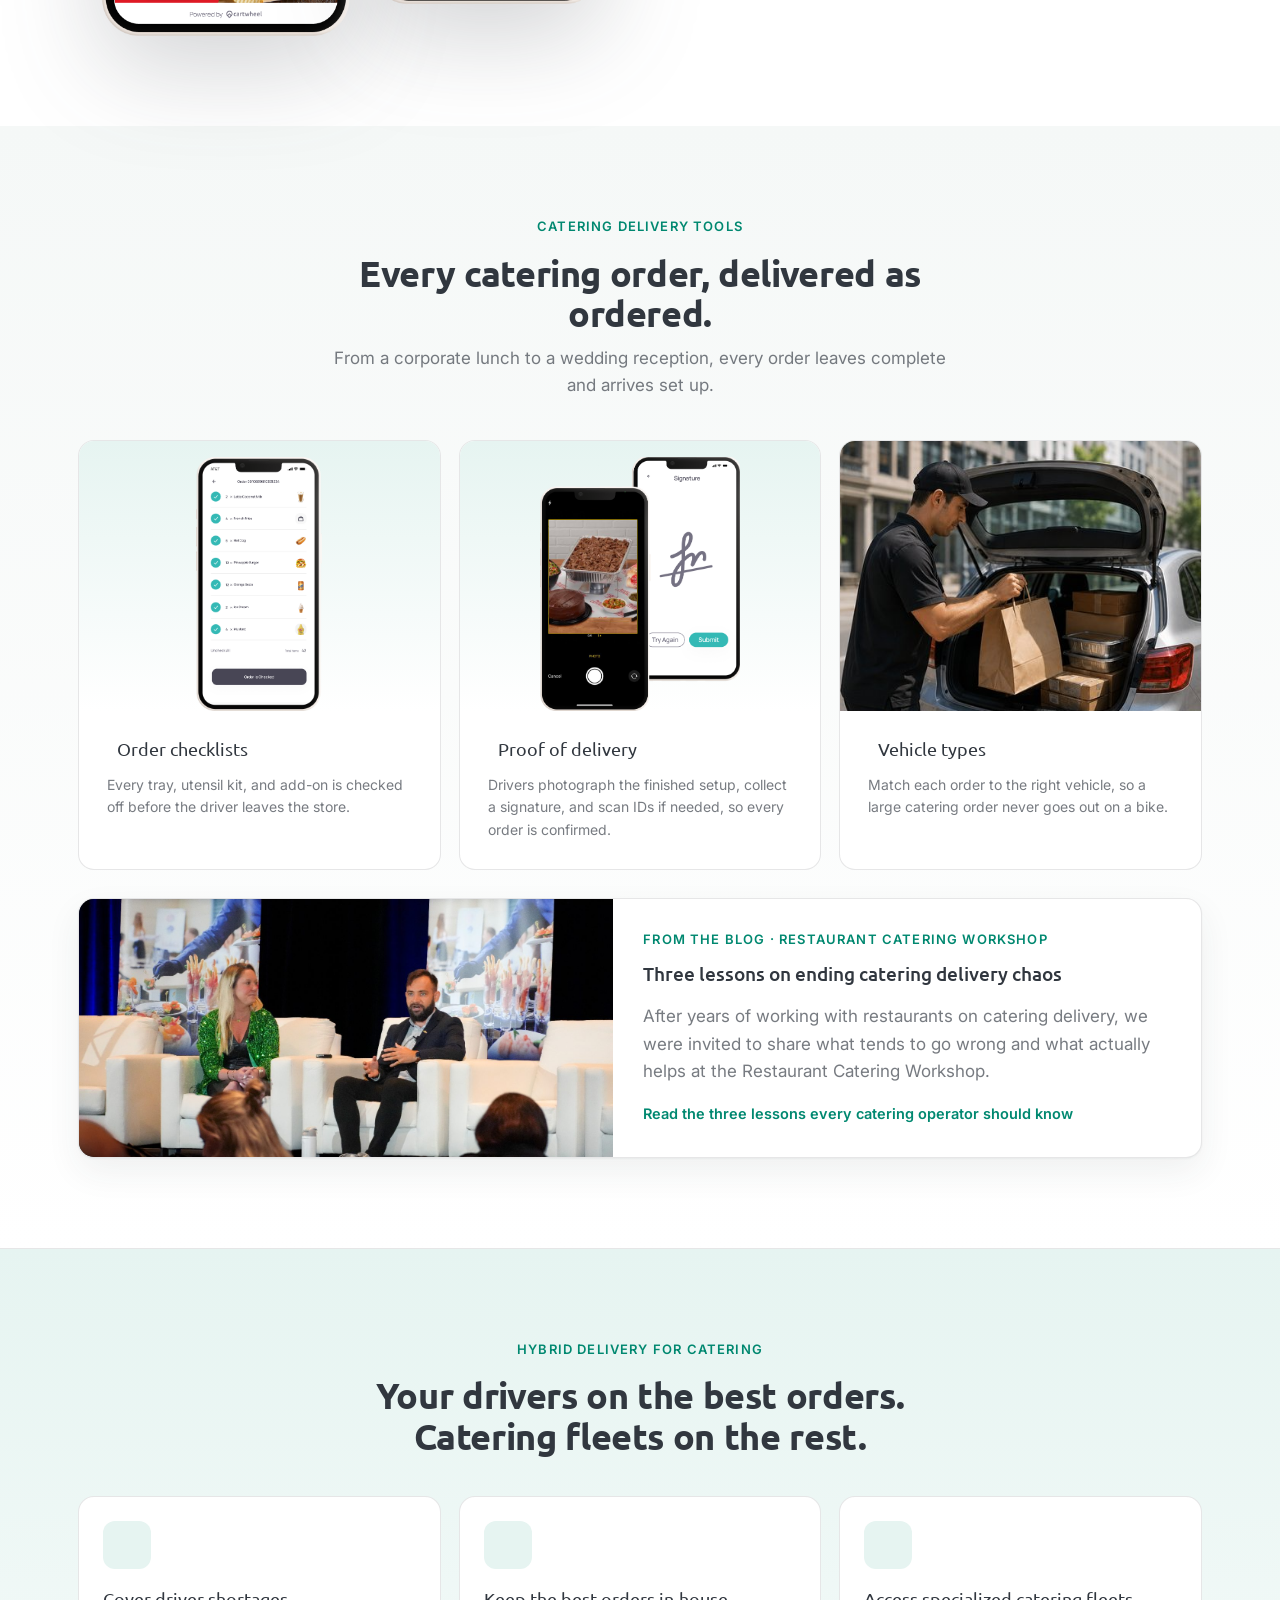
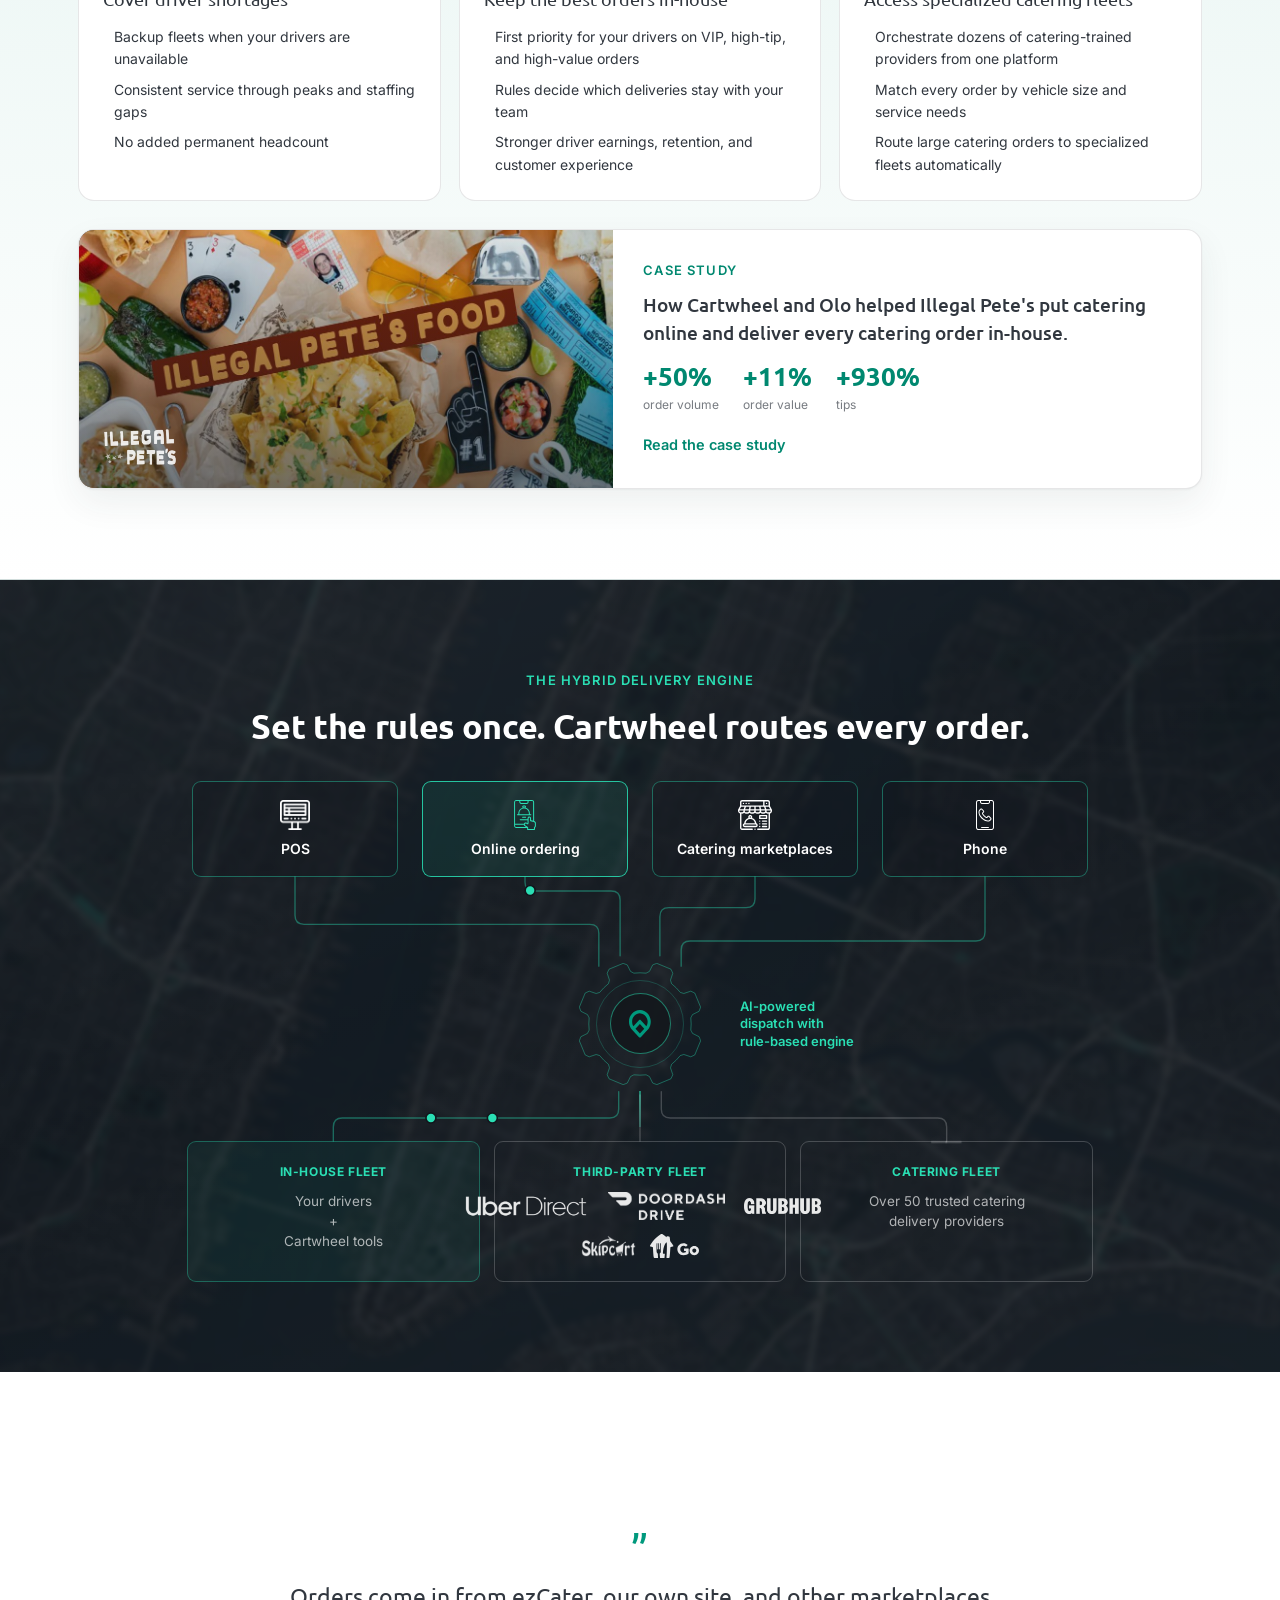
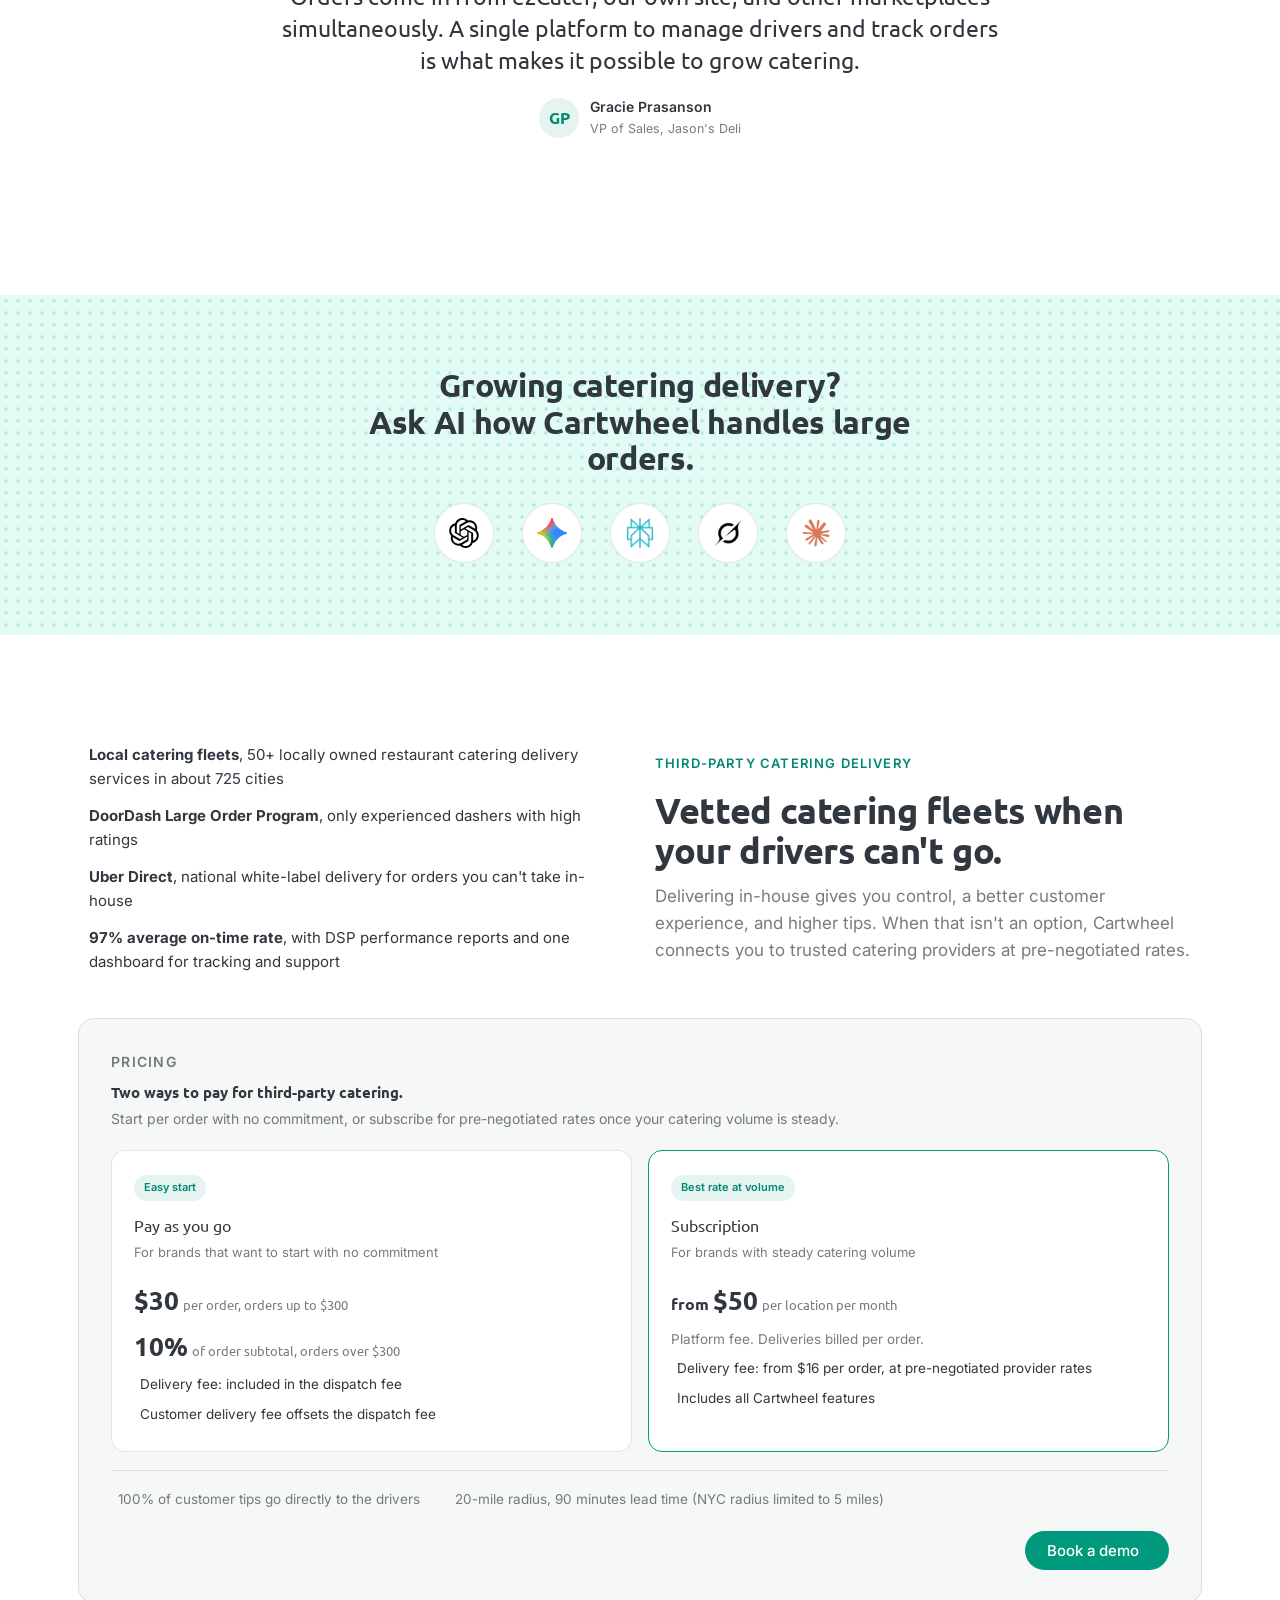
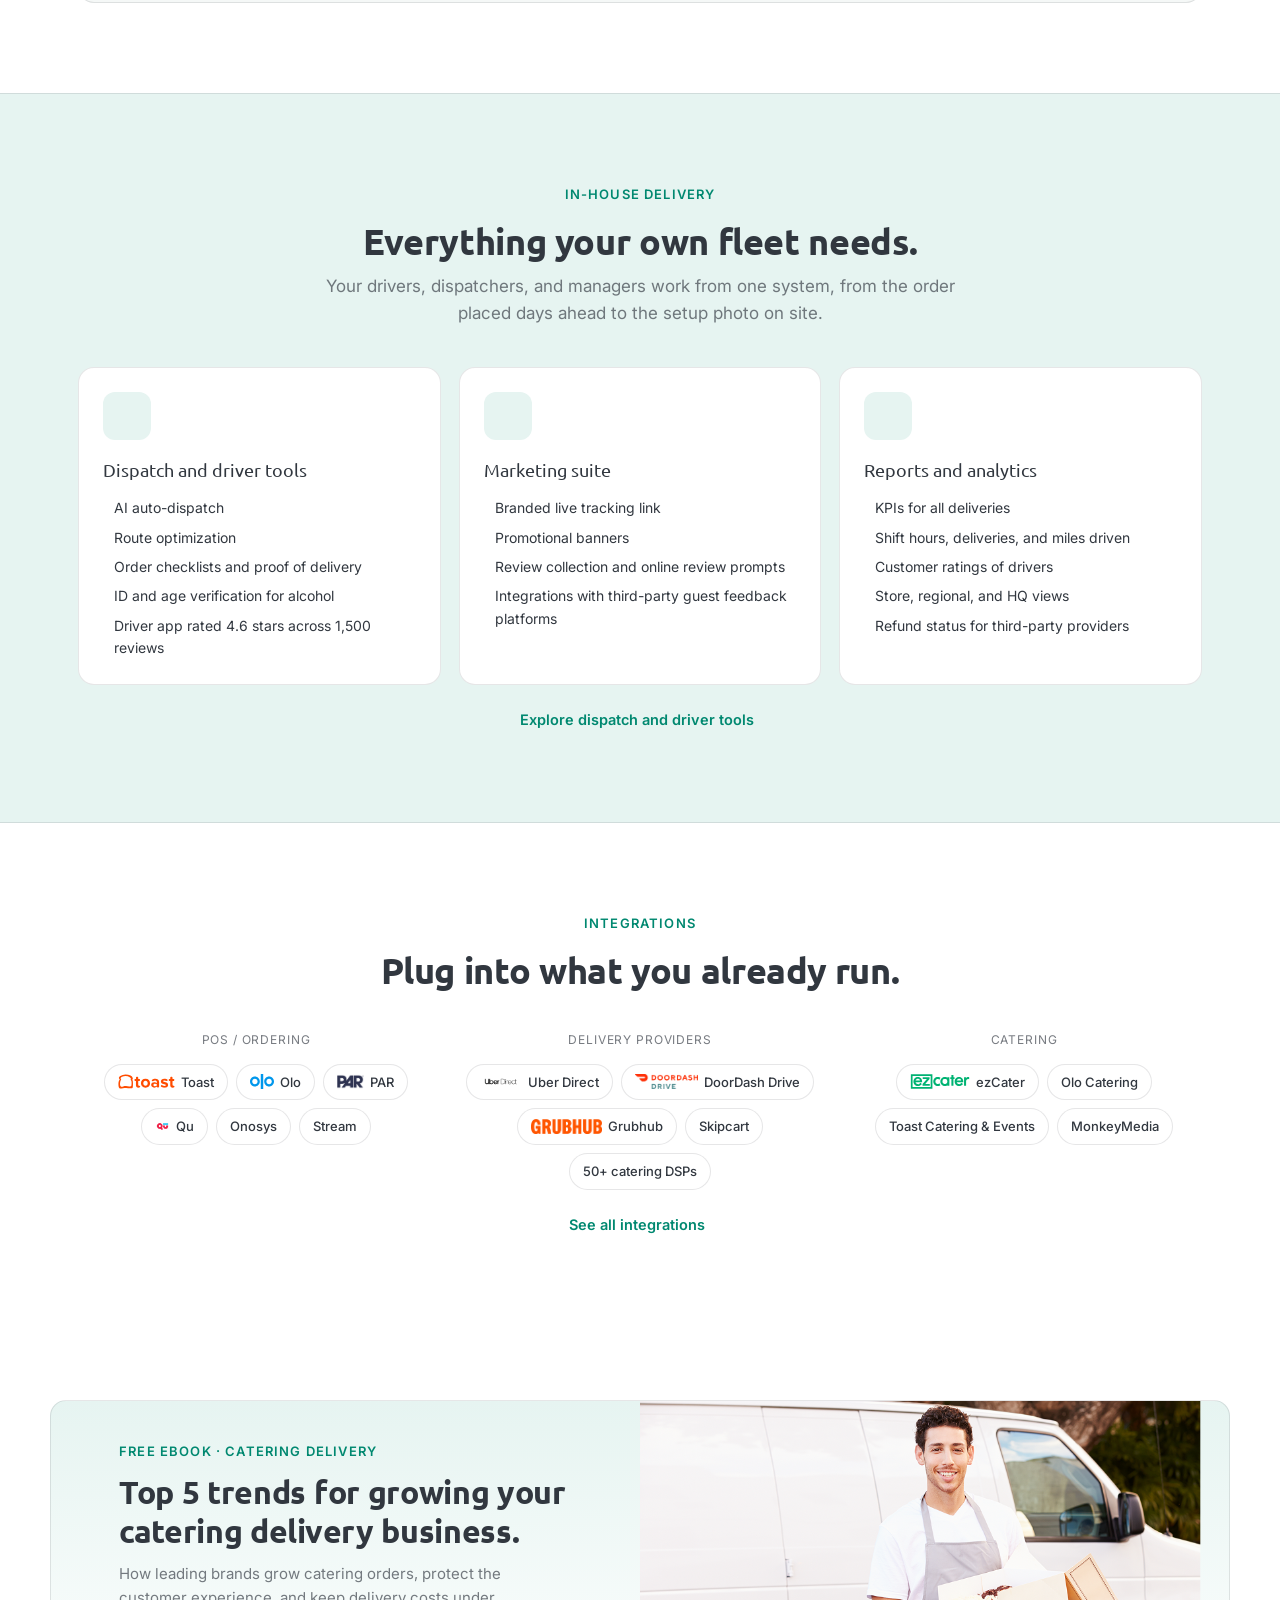
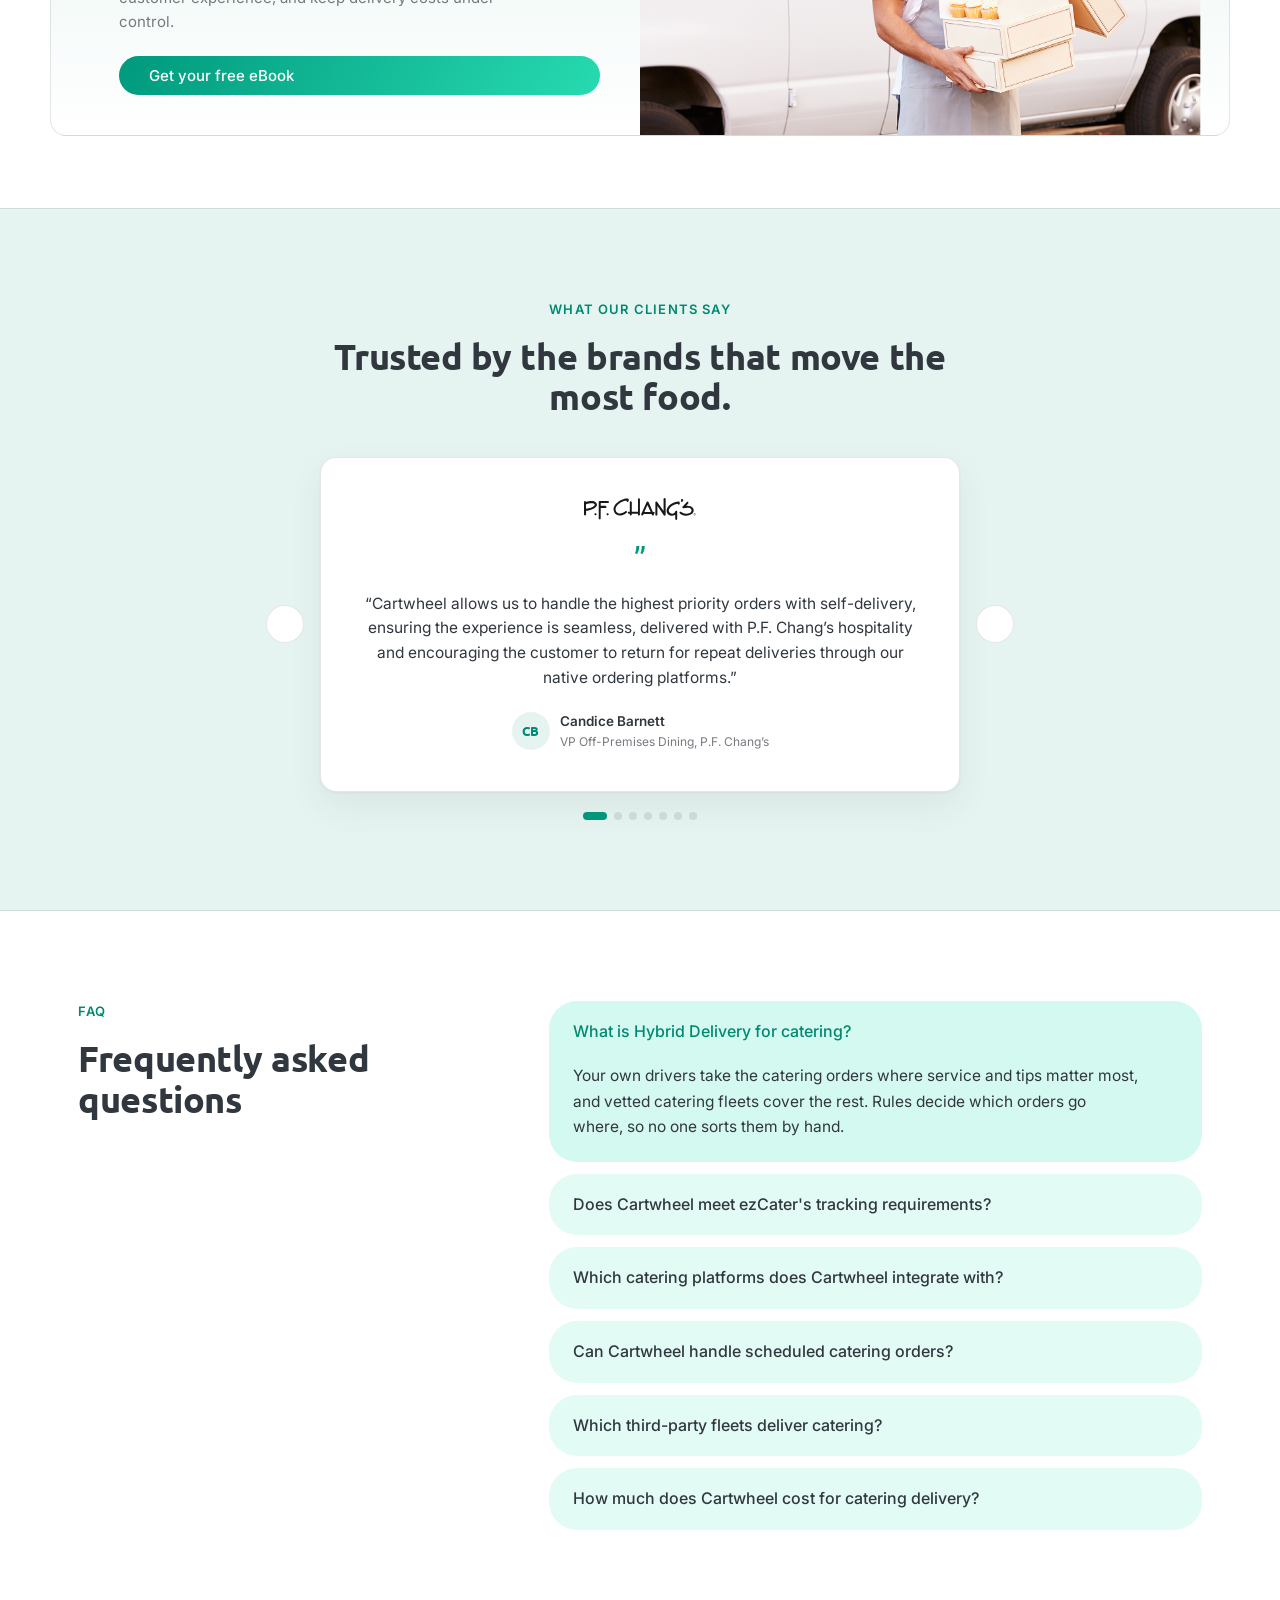
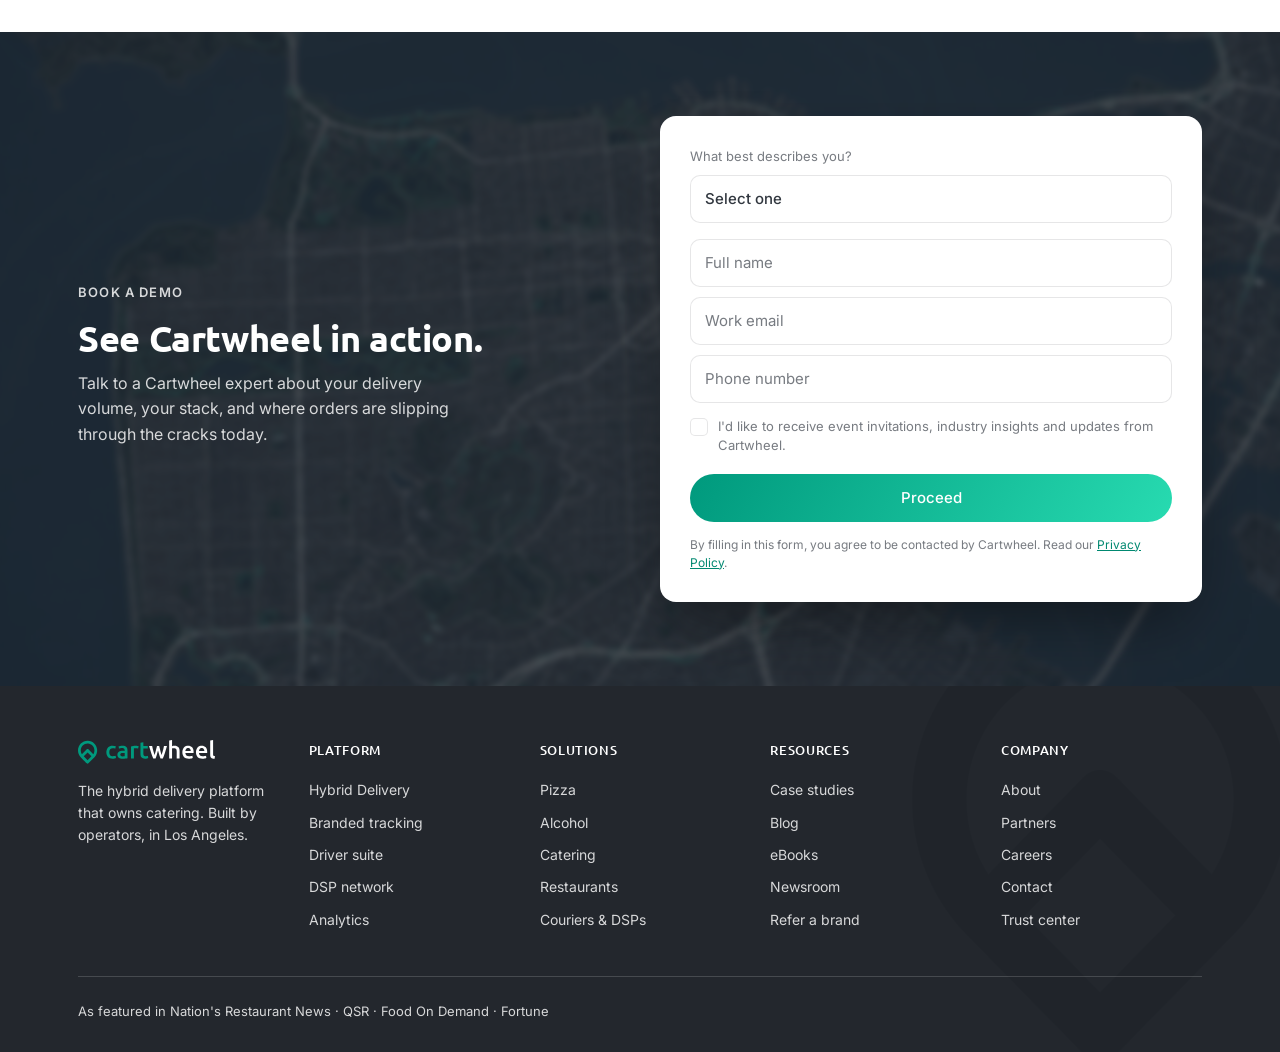
==== commit 2426f975: "Replace simplified Hybrid Delivery engine and Ask AI with canonical versions The animated hybrid-del" ====
--- a/catering.html
+++ b/catering.html
@@ -407,34 +407,55 @@
 </section>
 
 <!-- THE HYBRID DELIVERY ENGINE -->
-<section class="cat-engine-section">
-  <div class="wrap">
+<section id="hybrid" class="ecd-sec">
+  <div class="ecd-bg" aria-hidden="true"></div>
+  <div class="ecd-sharp" aria-hidden="true"></div>
+  <div class="ecd-dim" aria-hidden="true"></div>
+  <div class="ecd-sheen" aria-hidden="true"></div>
+  <div class="ecd-wrap">
     <div class="section-intro">
-      <p class="eyebrow eyebrow-onbright">The hybrid delivery engine</p>
-      <h2 class="h2 h2-ondark">Set the rules once. Cartwheel routes every order.</h2>
-    </div>
-    <div class="cat-engine-sources" id="js-engine-sources">
-      <div class="cat-engine-box"><i class="ti ti-device-desktop-analytics"></i><span>POS</span></div>
-      <div class="cat-engine-box"><i class="ti ti-world"></i><span>Online ordering</span></div>
-      <div class="cat-engine-box"><i class="ti ti-building-store"></i><span>Catering marketplaces</span></div>
-      <div class="cat-engine-box"><i class="ti ti-phone"></i><span>Phone</span></div>
-    </div>
-    <div class="cat-engine-connector"><i class="ti ti-arrow-bar-down"></i></div>
-    <div class="cat-engine-hub"><i class="ti ti-adjustments"></i></div>
-    <p class="cat-engine-hub-note">AI-powered dispatch with rule-based engine</p>
-    <div class="cat-engine-connector"><i class="ti ti-arrow-bar-down"></i></div>
-    <div class="cat-engine-fleets" id="js-engine-fleets">
-      <div class="cat-engine-fleet">
-        <div class="cat-engine-fleet-title">In-house fleet</div>
-        <p>Your drivers + Cartwheel tools</p>
-      </div>
-      <div class="cat-engine-fleet">
-        <div class="cat-engine-fleet-title">Third-party fleet</div>
-        <p>Uber Direct · DoorDash Drive · Grubhub · Skipcart · Go</p>
-      </div>
-      <div class="cat-engine-fleet">
-        <div class="cat-engine-fleet-title">Catering fleet</div>
-        <p>Over 50 trusted catering delivery providers</p>
+      <p class="eyebrow">The Hybrid Delivery engine</p>
+      <h2 class="h2">Set the rules once. Cartwheel routes every order.</h2>
+    </div>
+    <div class="ecd-stage">
+      <svg class="ecd-net" aria-hidden="true"></svg>
+      <div class="ecd-src">
+        <div><span class="ecd-ico ecd-ico-pos" aria-hidden="true"></span><span>POS</span></div>
+        <div><span class="ecd-ico ecd-ico-online" aria-hidden="true"></span><span>Online ordering</span></div>
+        <div><span class="ecd-ico ecd-ico-cat" aria-hidden="true"></span><span>Catering marketplaces</span></div>
+        <div><span class="ecd-ico ecd-ico-phone" aria-hidden="true"></span><span>Phone</span></div>
+      </div>
+      <div class="ecd-gap"></div>
+      <div class="ecd-core">
+        <div class="ecd-gear">
+          <div class="ecd-gear-ring"></div>
+          <svg class="ecd-gear-sweep" viewBox="0 0 298 298" aria-hidden="true"><path d="M297.071 107.834L282.768 73.322L272.967 68.817L256.016 74.4781L247.281 71.7393C241.121 63.8994 234.039 56.8281 226.19 50.6785C225.155 47.422 224.456 45.1398 223.451 41.9138L229.082 24.9618C227.347 21.188 226.312 18.8751 224.608 15.1317L190.096 0.858276L179.992 4.60161L171.989 20.61L163.862 24.84C153.955 23.6528 143.943 23.6528 134.037 24.84L125.911 20.61L117.937 4.63207L107.834 0.88874L73.3207 15.1621L68.8166 24.9923L74.4784 41.9138C73.4436 45.1398 72.7424 47.4524 71.7381 50.6785C63.8839 56.8232 56.8115 63.9067 50.6781 71.7698L41.9135 74.5086L24.9623 68.8475L15.1322 73.3524L0.857422 107.864C2.28782 111.76 3.17111 113.951 4.63194 117.968L20.6097 125.972C22.1619 129.016 23.2883 131.086 24.8405 134.099C23.6534 143.995 23.6534 153.998 24.8405 163.894L20.6097 172.019L4.63194 180.023C3.20155 183.888 2.31902 186.11 0.888629 190.128L15.162 224.64L24.9921 229.114L41.9135 223.483L50.6781 226.223C56.8308 234.07 63.9133 241.141 71.7693 247.283L74.5081 256.017L68.8478 272.999L73.352 282.799L107.864 297.103L117.969 293.329L125.972 277.351L134.098 273.091C143.993 274.293 153.998 274.293 163.893 273.091L172.018 277.321L180.022 293.299L190.127 297.073L224.639 282.769C226.343 278.995 227.377 276.682 229.112 272.969L223.483 256.017L226.221 247.283C234.054 241.114 241.124 234.034 247.281 226.192L256.016 223.422L272.999 229.083L282.798 224.61L297.102 190.097C295.641 186.202 294.788 183.858 293.328 179.993L277.35 171.989C275.767 168.946 274.672 166.846 273.089 163.863C274.292 153.958 274.292 143.943 273.089 134.038C274.641 130.994 275.768 128.924 277.32 125.911L293.298 117.938L297.071 107.834Z" fill="none" stroke="rgba(42,223,180,.6)" stroke-width="1.6" stroke-miterlimit="10"></path></svg>
+          <div class="ecd-gear-hub"><img src="assets/cartwheel-mark.svg" alt="" aria-hidden="true"></div>
+        </div>
+        <div class="ecd-cap"><i class="ti ti-sparkles" aria-hidden="true"></i><span class="cap-d">AI-powered<br>dispatch with<br>rule-based engine</span><span class="cap-m">AI-powered<br>dispatch<br>with rule-based<br>engine</span></div>
+      </div>
+      <div class="ecd-mdown"></div>
+      <div class="ecd-out">
+        <div class="ecd-out-fleet">
+          <span>In-house fleet</span>
+          <span class="ecd-out-desc">Your drivers<br>+<br>Cartwheel tools</span>
+        </div>
+        <div>
+          <span>Third-party fleet</span>
+          <div class="ecd-out-logos">
+            <img src="assets/int-uberdirect.webp" alt="Uber Direct" style="height:56px;margin:-14px -12px;filter:brightness(0) invert(1)">
+            <img src="assets/int-doordash.png" alt="DoorDash Drive" style="height:28px;filter:brightness(0) invert(1)">
+            <img src="assets/int-grubhub.webp" alt="Grubhub" style="height:16px;margin-left:5px;filter:brightness(0) invert(1)">
+          </div>
+          <div class="ecd-out-logos">
+            <img src="assets/int-skipcart-white.png" alt="Skipcart" style="height:22.5px;max-width:55px">
+            <img src="assets/dp-jetgo-white.svg" alt="JetGo" style="height:24px;max-width:49px">
+          </div>
+        </div>
+        <div>
+          <span>Catering fleet</span>
+          <span class="ecd-out-desc">Over 50 trusted catering<br>delivery providers</span>
+        </div>
       </div>
     </div>
   </div>
@@ -456,15 +477,18 @@
 </section>
 
 <!-- ASK AI -->
-<section class="cat-ai-strip">
+<section id="ask-ai" class="ai-sec">
+  <canvas class="ai-px" aria-hidden="true"></canvas>
   <div class="wrap">
-    <h3 class="cat-ai-title">Growing catering delivery? Ask AI how Cartwheel handles large orders.</h3>
-    <div class="cat-ai-icons">
-      <span class="icon-circle" aria-label="ChatGPT"><i class="ti ti-message-chatbot"></i></span>
-      <span class="icon-circle" aria-label="Claude"><i class="ti ti-sparkles"></i></span>
-      <span class="icon-circle" aria-label="Perplexity"><i class="ti ti-asterisk"></i></span>
-      <span class="icon-circle" aria-label="Gemini"><i class="ti ti-rotate-clockwise"></i></span>
-      <span class="icon-circle" aria-label="AI search"><i class="ti ti-sun"></i></span>
+    <div style="display:flex;flex-direction:column;align-items:center;gap:26px;text-align:center">
+      <h2 class="ai-head">Growing catering delivery?<br>Ask AI how Cartwheel handles large orders.</h2>
+      <div class="ai-row">
+        <a href="https://chatgpt.com/?q=I%20manage%20catering%20for%20a%20multi-location%20restaurant%20brand%2C%20and%20I%27m%20evaluating%20Cartwheel%20%28trycartwheel.com%29%20for%20catering%20delivery.%20Explain%20step%20by%20step%20how%20Cartwheel%20handles%20a%20catering%20order%20end%20to%20end%3A%20orders%20arriving%20from%20ezCater%2C%20our%20own%20website%20and%20other%20catering%20channels%2C%20scheduled%20dispatch%20for%20future-dated%20orders%2C%20matching%20each%20order%20to%20the%20right%20driver%20and%20vehicle%2C%20whether%20that%20is%20our%20own%20driver%2C%20a%20catering-specialist%20fleet%20or%20DoorDash%20Large%20Order%20Fulfillment%2C%20pre-delivery%20checklists%2C%20on-site%20setup%20with%20photo%20and%20signature%20proof%2C%20and%20the%20live%20tracking%20our%20corporate%20clients%20see.%20Show%20me%20what%20a%20busy%20weekday%20lunch%20with%20several%20large%20office%20orders%20looks%20like%20for%20our%20catering%20team.%20Where%20does%20managing%20every%20catering%20delivery%20in%20one%20platform%20tend%20to%20help%20catering%20operators%20most%3F" target="_blank" rel="noopener" aria-label="Ask ChatGPT about Cartwheel" title="ChatGPT"><img src="assets/ai-chatgpt.svg" alt=""></a>
+        <a href="https://www.google.com/search?udm=50&amp;aep=11&amp;q=I%20manage%20catering%20for%20a%20multi-location%20restaurant%20brand%2C%20and%20I%27m%20evaluating%20Cartwheel%20%28trycartwheel.com%29%20for%20catering%20delivery.%20Explain%20step%20by%20step%20how%20Cartwheel%20handles%20a%20catering%20order%20end%20to%20end%3A%20orders%20arriving%20from%20ezCater%2C%20our%20own%20website%20and%20other%20catering%20channels%2C%20scheduled%20dispatch%20for%20future-dated%20orders%2C%20matching%20each%20order%20to%20the%20right%20driver%20and%20vehicle%2C%20whether%20that%20is%20our%20own%20driver%2C%20a%20catering-specialist%20fleet%20or%20DoorDash%20Large%20Order%20Fulfillment%2C%20pre-delivery%20checklists%2C%20on-site%20setup%20with%20photo%20and%20signature%20proof%2C%20and%20the%20live%20tracking%20our%20corporate%20clients%20see.%20Show%20me%20what%20a%20busy%20weekday%20lunch%20with%20several%20large%20office%20orders%20looks%20like%20for%20our%20catering%20team.%20Where%20does%20managing%20every%20catering%20delivery%20in%20one%20platform%20tend%20to%20help%20catering%20operators%20most%3F" target="_blank" rel="noopener" aria-label="Ask Google AI about Cartwheel" title="Google AI"><img src="assets/ai-google.svg" alt=""></a>
+        <a href="https://www.perplexity.ai/search/new?q=I%20manage%20catering%20for%20a%20multi-location%20restaurant%20brand%2C%20and%20I%27m%20evaluating%20Cartwheel%20%28trycartwheel.com%29%20for%20catering%20delivery.%20Explain%20step%20by%20step%20how%20Cartwheel%20handles%20a%20catering%20order%20end%20to%20end%3A%20orders%20arriving%20from%20ezCater%2C%20our%20own%20website%20and%20other%20catering%20channels%2C%20scheduled%20dispatch%20for%20future-dated%20orders%2C%20matching%20each%20order%20to%20the%20right%20driver%20and%20vehicle%2C%20whether%20that%20is%20our%20own%20driver%2C%20a%20catering-specialist%20fleet%20or%20DoorDash%20Large%20Order%20Fulfillment%2C%20pre-delivery%20checklists%2C%20on-site%20setup%20with%20photo%20and%20signature%20proof%2C%20and%20the%20live%20tracking%20our%20corporate%20clients%20see.%20Show%20me%20what%20a%20busy%20weekday%20lunch%20with%20several%20large%20office%20orders%20looks%20like%20for%20our%20catering%20team.%20Where%20does%20managing%20every%20catering%20delivery%20in%20one%20platform%20tend%20to%20help%20catering%20operators%20most%3F" target="_blank" rel="noopener" aria-label="Ask Perplexity about Cartwheel" title="Perplexity"><img src="assets/ai-perplexity.webp" alt=""></a>
+        <a href="https://x.com/i/grok?text=I%20manage%20catering%20for%20a%20multi-location%20restaurant%20brand%2C%20and%20I%27m%20evaluating%20Cartwheel%20%28trycartwheel.com%29%20for%20catering%20delivery.%20Explain%20step%20by%20step%20how%20Cartwheel%20handles%20a%20catering%20order%20end%20to%20end%3A%20orders%20arriving%20from%20ezCater%2C%20our%20own%20website%20and%20other%20catering%20channels%2C%20scheduled%20dispatch%20for%20future-dated%20orders%2C%20matching%20each%20order%20to%20the%20right%20driver%20and%20vehicle%2C%20whether%20that%20is%20our%20own%20driver%2C%20a%20catering-specialist%20fleet%20or%20DoorDash%20Large%20Order%20Fulfillment%2C%20pre-delivery%20checklists%2C%20on-site%20setup%20with%20photo%20and%20signature%20proof%2C%20and%20the%20live%20tracking%20our%20corporate%20clients%20see.%20Show%20me%20what%20a%20busy%20weekday%20lunch%20with%20several%20large%20office%20orders%20looks%20like%20for%20our%20catering%20team.%20Where%20does%20managing%20every%20catering%20delivery%20in%20one%20platform%20tend%20to%20help%20catering%20operators%20most%3F" target="_blank" rel="noopener" aria-label="Ask Grok about Cartwheel" title="Grok"><img src="assets/ai-grok.png" alt=""></a>
+        <a href="https://claude.ai/new?q=I%20manage%20catering%20for%20a%20multi-location%20restaurant%20brand%2C%20and%20I%27m%20evaluating%20Cartwheel%20%28trycartwheel.com%29%20for%20catering%20delivery.%20Explain%20step%20by%20step%20how%20Cartwheel%20handles%20a%20catering%20order%20end%20to%20end%3A%20orders%20arriving%20from%20ezCater%2C%20our%20own%20website%20and%20other%20catering%20channels%2C%20scheduled%20dispatch%20for%20future-dated%20orders%2C%20matching%20each%20order%20to%20the%20right%20driver%20and%20vehicle%2C%20whether%20that%20is%20our%20own%20driver%2C%20a%20catering-specialist%20fleet%20or%20DoorDash%20Large%20Order%20Fulfillment%2C%20pre-delivery%20checklists%2C%20on-site%20setup%20with%20photo%20and%20signature%20proof%2C%20and%20the%20live%20tracking%20our%20corporate%20clients%20see.%20Show%20me%20what%20a%20busy%20weekday%20lunch%20with%20several%20large%20office%20orders%20looks%20like%20for%20our%20catering%20team.%20Where%20does%20managing%20every%20catering%20delivery%20in%20one%20platform%20tend%20to%20help%20catering%20operators%20most%3F" target="_blank" rel="noopener" aria-label="Ask Claude about Cartwheel" title="Claude"><img src="assets/ai-claude.png" alt=""></a>
+      </div>
     </div>
   </div>
 </section>
@@ -612,14 +636,15 @@
 <!-- CATERING EBOOK -->
 <section class="rest-eb-strip">
   <div class="wrap rest-eb-grid">
-    <div>
+    <div class="rest-eb-copy">
       <p class="rest-eb-kicker">Free eBook · Catering delivery</p>
       <h2 class="rest-eb-title">Top 5 trends for growing your catering delivery business.</h2>
-      <a href="catering-delivery-ebook.html" class="btn btn-gradient">Get your free eBook <i class="ti ti-arrow-right"></i></a>
-    </div>
-    <a href="catering-delivery-ebook.html" class="rest-eb-photo" aria-label="Open the catering delivery eBook">
+      <p class="rest-eb-desc">How leading brands grow catering orders, protect the customer experience, and keep delivery costs under control.</p>
+      <a href="catering-delivery-ebook.html" class="btn btn-gradient"><i class="ti ti-download"></i> Get your free eBook</a>
+    </div>
+    <div class="rest-eb-photo">
       <img src="assets/ebook-catering-photo.png" alt="A smiling caterer holding boxes of desserts in front of a delivery van">
-    </a>
+    </div>
   </div>
 </section>
 
--- a/css/styles.css
+++ b/css/styles.css
@@ -11,13 +11,13 @@
 /* ===== Design tokens ===== */
 :root{
   --page:#ffffff;--panel:#F5F8F7;--surface:#ffffff;--text:#31373F;--head:#31373F;--muted:rgba(49,55,63,.66);
-  --border:rgba(49,55,63,.12);--teal:#00997D;--teal-d:#008870;--teal-bright:#1FB89A;--teal-wash:#E6F4F1;
+  --border:rgba(49,55,63,.12);--teal:#00997D;--teal-d:#008870;--teal-bright:#2ADFB4;--teal-wash:#E6F4F1;
   --orange:#D85A30;--dark:#31373F;--dark-2:#23272d;--ondark:#ffffff;--ondark-muted:rgba(255,255,255,.82);
   --dark-card:rgba(255,255,255,.07);--dark-border:rgba(255,255,255,.16);
   --shadow:0 1px 2px rgba(49,55,63,.05),0 14px 34px rgba(49,55,63,.07);
   --cta-radius:999px;--card-radius:16px;
   --glow:radial-gradient(60% 58% at 50% 118%,rgba(230,246,246,1) 0%,rgba(230,246,246,.55) 30%,rgba(230,246,246,0) 66%);
-  --glow-dark:radial-gradient(60% 58% at 50% 118%,rgba(31,184,154,.34) 0%,rgba(31,184,154,.14) 30%,rgba(31,184,154,0) 66%);
+  --glow-dark:radial-gradient(60% 58% at 50% 118%,rgba(42,223,180,.34) 0%,rgba(42,223,180,.14) 30%,rgba(42,223,180,0) 66%);
   --grad-teal:linear-gradient(180deg,var(--teal-wash) 0%,var(--page) 100%);
   --grad-gray:linear-gradient(180deg,var(--panel) 0%,var(--page) 100%);
   --grad-brand:linear-gradient(92deg,#00997D 0%,#2ADFB4 100%);
@@ -32,7 +32,7 @@
   --border:rgba(255,255,255,.13);--teal-d:#2ADFB4;--teal-wash:#11302A;--dark:#151B22;--dark-2:#11161C;
   --dark-card:rgba(255,255,255,.06);--dark-border:rgba(255,255,255,.14);
   --shadow:0 1px 2px rgba(0,0,0,.4),0 16px 40px rgba(0,0,0,.45);
-  --glow:radial-gradient(60% 58% at 50% 118%,rgba(31,184,154,.34) 0%,rgba(31,184,154,.14) 30%,rgba(31,184,154,0) 66%);
+  --glow:radial-gradient(60% 58% at 50% 118%,rgba(42,223,180,.34) 0%,rgba(42,223,180,.14) 30%,rgba(42,223,180,0) 66%);
   --grad-teal:linear-gradient(180deg,var(--teal-wash) 0%,var(--page) 100%);
   --grad-gray:linear-gradient(180deg,var(--panel) 0%,var(--page) 100%);
   --cat-pat:url('../assets/catering-pattern-dark.svg');
@@ -165,12 +165,16 @@
 .btn-solid:hover{background:var(--teal-d)}
 @property --cta-ga{syntax:'<angle>';initial-value:0deg;inherits:false}
 @keyframes btnOutlineSpin{to{--cta-ga:360deg}}
-.btn-outline{background:linear-gradient(var(--page),var(--page)) padding-box,conic-gradient(from var(--cta-ga),var(--teal) 0deg 260deg,#4FEBC4 300deg,#B4F7E4 320deg,#4FEBC4 340deg,var(--teal) 360deg) border-box;color:var(--teal-d);border:1.5px solid transparent;animation:btnOutlineSpin 3.2s linear infinite}
-.btn-outline:hover{animation-duration:2.2s}
+.btn-outline{background:transparent;color:var(--teal-d);border:1px solid var(--teal)}
+.btn-outline:hover{background:var(--teal-wash)}
 .btn-outline .ti-arrow-right,.btn-outline .ti-arrow-down{transition:transform .3s ease}
 .btn-outline:hover .ti-arrow-right{transform:translateX(5px)}
 .btn-outline:hover .ti-arrow-down{transform:translateY(3px)}
-@media(prefers-reduced-motion:reduce){.btn-outline{animation:none;background:transparent;border-color:var(--teal)!important}}
+.cta-ghost{display:inline-flex;align-items:center;gap:8px;background:linear-gradient(var(--page),var(--page)) padding-box,conic-gradient(from var(--cta-ga),var(--teal) 0deg 260deg,#4FEBC4 300deg,#B4F7E4 320deg,#4FEBC4 340deg,var(--teal) 360deg) border-box;color:var(--teal-d);border:1.5px solid transparent;border-radius:999px;padding:13px 23px;font-weight:600;font-size:15px;animation:btnOutlineSpin 3.2s linear infinite;transition:transform .2s ease}
+.cta-ghost:hover{animation-duration:2.2s}
+.cta-ghost .ti-arrow-right{transition:transform .3s ease}
+.cta-ghost:hover .ti-arrow-right{transform:translateX(5px)}
+@media(prefers-reduced-motion:reduce){.cta-ghost{animation:none;background:transparent;border-color:var(--teal)!important}}
 .btn-outline-dark{background:transparent;color:#fff;border:1px solid rgba(255,255,255,.45)}
 .btn-outline-dark:hover{background:rgba(255,255,255,.08)}
 
@@ -467,25 +471,69 @@
 .cat-callout-stat span{font-size:12px;color:var(--muted)}
 .cat-callout-link{color:var(--teal-d);font-weight:600;font-size:14.5px;display:inline-flex;align-items:center;gap:6px}
 
-/* Hybrid engine diagram */
-.cat-engine-section{padding:clamp(56px,8vw,86px) 0;background:var(--cat-pat) repeat,var(--dark);color:var(--ondark)}
-.cat-engine-sources{display:grid;grid-template-columns:repeat(4,1fr);gap:12px;max-width:880px;margin:36px auto 0}
-.cat-engine-box{border:1px solid var(--dark-border);border-radius:14px;padding:20px 10px;text-align:center;background:rgba(255,255,255,.05);transition:.4s}
-.cat-engine-box i{font-size:22px;color:rgba(255,255,255,.65);margin-bottom:10px;display:block;transition:.4s}
-.cat-engine-box span{font-size:13px;font-weight:600}
-.cat-engine-box.is-active{border-color:var(--teal-bright);background:rgba(31,184,154,.14)}
-.cat-engine-box.is-active i{color:var(--teal-bright)}
-.cat-engine-connector{display:flex;justify-content:center;margin:14px 0}
-.cat-engine-connector i{font-size:18px;color:var(--teal-bright);opacity:.8}
-.cat-engine-hub{width:64px;height:64px;border-radius:50%;border:1.5px solid var(--teal-bright);background:rgba(31,184,154,.1);display:grid;place-items:center;margin:0 auto;color:var(--teal-bright);font-size:26px}
-.cat-engine-hub-note{text-align:center;font-size:13px;color:var(--ondark-muted);max-width:220px;margin:10px auto 0}
-.cat-engine-fleets{display:grid;grid-template-columns:repeat(3,1fr);gap:12px;max-width:880px;margin:0 auto}
-.cat-engine-fleet{border:1px solid var(--dark-border);border-radius:14px;padding:18px;transition:.4s}
-.cat-engine-fleet.is-active{border-color:var(--teal-bright);background:rgba(31,184,154,.1)}
-.cat-engine-fleet-title{font-size:11.5px;letter-spacing:.06em;text-transform:uppercase;font-weight:700;color:var(--teal-bright);margin-bottom:8px}
-.cat-engine-fleet-logos{display:flex;flex-wrap:wrap;gap:8px;align-items:center}
-.cat-engine-fleet-logos img{height:16px;width:auto;filter:brightness(0) invert(1);opacity:.85}
-.cat-engine-fleet p{font-size:13px;color:var(--ondark-muted)}
+/* Hybrid Delivery engine (ecd) */
+.ecd-sec{position:relative;padding:clamp(60px,8vw,90px) 0;background:#11161C;color:#fff;overflow:clip;font-family:'Inter',system-ui,sans-serif}
+.ecd-bg,.ecd-sharp{position:absolute;inset:-30px;background:url('../assets/eng-map-bg.jpg') center/cover no-repeat;pointer-events:none}
+.ecd-bg{filter:blur(3px)}
+.ecd-sharp{opacity:0;transition:opacity .35s ease}
+.ecd-dim{position:absolute;inset:0;background:#11161C;opacity:.74;pointer-events:none}
+.ecd-sheen{position:absolute;inset:0;background:linear-gradient(160deg,rgba(255,255,255,.05),rgba(255,255,255,.01) 45%,rgba(255,255,255,.04));pointer-events:none}
+.ecd-wrap{position:relative;z-index:1;width:100%;max-width:1180px;margin:0 auto;padding:0 28px}
+.ecd-sec .section-intro{max-width:900px;margin:0 auto 36px;text-align:center}
+.ecd-sec .eyebrow{color:#2ADFB4}
+.ecd-sec h2{font-family:'Ubuntu',sans-serif;font-weight:700;letter-spacing:-.01em;line-height:1.12;font-size:clamp(24px,2.9vw,34px);color:#fff;margin:0}
+.ecd-stage{position:relative;display:flex;flex-direction:column;align-items:center;max-width:920px;margin:0 auto}
+.ecd-net{position:absolute;inset:0;width:100%;height:100%;pointer-events:none;overflow:visible}
+.ecd-src{display:grid;grid-template-columns:repeat(4,minmax(0,1fr));column-gap:0;row-gap:12px;width:100%;align-items:stretch}
+.ecd-src>div{display:flex;flex-direction:column;align-items:center;justify-content:center;gap:10px;width:calc(100% - 14px);max-width:206px;margin:0 auto;min-height:96px;padding:16px 14px;border-radius:9px;border:1px solid rgba(42,223,180,.4);background:rgba(20,24,29,.28);transition:border-color .3s ease,background .3s ease}
+.ecd-ico{display:block;width:30px;height:30px;background:#fff;transition:background .3s ease,filter .3s ease}
+.ecd-ico-pos{-webkit-mask:url('../assets/ecd-icon-pos.png') center/contain no-repeat;mask:url('../assets/ecd-icon-pos.png') center/contain no-repeat}
+.ecd-ico-online{width:22px;-webkit-mask:url('../assets/ecd-icon-4.svg') center/contain no-repeat;mask:url('../assets/ecd-icon-4.svg') center/contain no-repeat}
+.ecd-ico-cat{width:34px;-webkit-mask:url('../assets/ecd-icon-1.svg') center/contain no-repeat;mask:url('../assets/ecd-icon-1.svg') center/contain no-repeat}
+.ecd-ico-phone{width:18px;-webkit-mask:url('../assets/ecd-icon-2.svg') center/contain no-repeat;mask:url('../assets/ecd-icon-2.svg') center/contain no-repeat}
+.ecd-src>div span:not(.ecd-ico){font-size:14px;font-weight:600;color:#fff;text-align:center;line-height:1.25}
+.ecd-src>div.ecd-hot{border-color:rgba(42,223,180,.85)!important;background:rgba(42,223,180,.09)!important}
+.ecd-src>div.ecd-hot .ecd-ico{background:#2ADFB4!important;filter:drop-shadow(0 0 8px rgba(42,223,180,.65))}
+.ecd-mjoin{width:100%;height:44px;margin:4px 0}
+.ecd-gap{height:clamp(52px,7vw,86px)}
+.ecd-gap-sm{height:clamp(46px,6vw,72px)}
+.ecd-core{position:relative;display:flex;flex-direction:column;align-items:center;gap:14px}
+.ecd-gear{position:relative;width:min(122px,34vw);aspect-ratio:1;display:grid;place-items:center}
+.ecd-gear-ring{position:absolute;inset:14%;border-radius:50%;border:1px solid rgba(42,223,180,.22)}
+.ecd-gear-sweep{position:absolute;inset:0;width:100%;height:100%;animation:ecdSweep 26s linear infinite}
+.ecd-gear-hub{position:relative;width:50%;aspect-ratio:1;border-radius:50%;background:rgba(20,24,29,.92);border:1px solid rgba(42,223,180,.5);display:grid;place-items:center}
+.ecd-gear-hub img{max-width:47%;max-height:47%;width:auto;height:auto;display:block}
+.ecd-cap{display:inline-flex;align-items:center;gap:8px;font-size:13px;font-weight:600;color:#2ADFB4;text-align:center;line-height:1.35}
+.ecd-cap i{font-size:24px}
+.ecd-cap .cap-m{display:none}
+.ecd-mdown{width:2px;height:36px;margin:6px 0 14px;background:linear-gradient(rgba(42,223,180,.55),rgba(42,223,180,.25))}
+.ecd-out{display:grid;grid-template-columns:repeat(3,minmax(0,1fr));column-gap:0;row-gap:14px;width:100%;align-items:stretch}
+.ecd-out>div{display:flex;flex-direction:column;gap:10px;align-items:center;text-align:center;position:relative;width:calc(100% - 14px);margin:0 auto;padding:20px 22px;border-radius:9px;border:1px solid rgba(255,255,255,.2)}
+.ecd-out>div.ecd-out-fleet{border-color:rgba(42,223,180,.34);background:rgba(42,223,180,.06)}
+.ecd-out>div>span:first-child{font-size:12px;letter-spacing:.05em;text-transform:uppercase;font-weight:700;color:#2ADFB4}
+.ecd-out-desc{font-size:13.5px;color:rgba(255,255,255,.66);line-height:1.5}
+.ecd-out-logos{display:flex;flex-wrap:nowrap;gap:14px;align-items:center;justify-content:center;min-height:30px;width:100%}
+.ecd-out-logos img{flex:none;opacity:.9}
+.ecd-halo{position:absolute;inset:0;width:100%;height:100%;pointer-events:none;overflow:visible}
+@keyframes ecdSweep{from{transform:rotate(0)}to{transform:rotate(360deg)}}
+@media(min-width:900px){.ecd-cap{position:absolute;left:calc(50% + 92px);top:50%;transform:translateY(-50%);text-align:left;white-space:nowrap}.ecd-core{gap:0}}
+@media(max-width:899px){
+  .ecd-gap{height:56px!important}
+  .ecd-src{grid-template-columns:repeat(4,minmax(0,1fr))!important;column-gap:8px!important}
+  .ecd-src>div{width:100%!important;max-width:none!important;min-height:88px!important;padding:12px 4px!important;gap:8px!important}
+  .ecd-src>div>span:not(.ecd-ico){font-size:13px!important;letter-spacing:-.01em;line-height:1.2!important;overflow-wrap:break-word;hyphens:auto;max-width:100%}
+  .ecd-mjoin,.ecd-mdown{display:none}
+  .ecd-out{grid-template-columns:repeat(3,minmax(0,1fr))!important;column-gap:8px!important}
+  .ecd-out>div{position:relative;width:100%!important;padding:14px 6px!important;gap:8px!important}
+  .ecd-out>div>span{font-size:13px!important;line-height:1.35!important}
+  .ecd-out-logos{flex-wrap:wrap!important;gap:6px 10px!important;min-height:0!important}
+  .ecd-cap{position:absolute;left:calc(50% + 64px);top:50%;transform:translateY(-50%);flex-direction:column;align-items:center;gap:4px;text-align:center!important;white-space:nowrap}
+  .ecd-cap .cap-d{display:none}
+  .ecd-cap .cap-m{display:block}
+  .ecd-core{gap:0}
+}
+@media(max-width:760px){.ecd-sec h2{white-space:normal!important}}
+@media(prefers-reduced-motion:reduce){.ecd-gear-sweep{animation:none}}
 
 .cat-quote{max-width:720px;margin:0 auto;text-align:center;padding:clamp(48px,6vw,66px) 0}
 .cat-quote-mark{font-family:var(--display);font-size:42px;color:var(--teal);line-height:1;margin-bottom:10px}
@@ -495,10 +543,19 @@
 .cat-quote-name{font-weight:600;color:var(--head);font-size:14px;text-align:left}
 .cat-quote-role{font-size:12.5px;color:var(--muted)}
 
-.cat-ai-strip{background:var(--cat-pat) repeat,var(--teal-wash);padding:clamp(44px,6vw,64px) 0;text-align:center}
-.cat-ai-title{font-family:var(--display);font-size:clamp(19px,2.4vw,25px);color:var(--head);margin-bottom:24px;max-width:30ch;margin-left:auto;margin-right:auto}
-.cat-ai-icons{display:flex;justify-content:center;gap:14px;flex-wrap:wrap}
-.cat-ai-icons .icon-circle{background:#fff;font-size:19px;color:var(--teal-d)}
+/* Ask AI strip */
+.ai-sec{position:relative;padding:clamp(36px,8vw,72px) 0;background:rgba(42,223,180,.13);overflow:clip}
+.ai-px{position:absolute;inset:0;width:100%;height:100%;pointer-events:none}
+.ai-head{font-family:var(--display);font-weight:700;font-size:clamp(25px,2.8vw,32px);line-height:1.15;letter-spacing:-.01em;color:var(--head);max-width:34ch;margin:0 auto;text-align:center}
+.ai-row{display:flex;flex-wrap:wrap;justify-content:center;gap:28px;row-gap:14px;position:relative;z-index:1}
+.ai-row a{display:inline-flex;align-items:center;justify-content:center;width:60px;height:60px;border-radius:999px;background:var(--surface);border:1px solid var(--border);cursor:pointer;transition:border-color .18s ease,box-shadow .18s ease,transform .18s ease}
+.ai-row a:hover{transform:translateY(-2px);box-shadow:var(--shadow);border-width:1.5px;border-color:transparent;background:linear-gradient(var(--surface),var(--surface)) padding-box,conic-gradient(from var(--cta-ga),var(--teal) 0deg 260deg,#4FEBC4 300deg,#B4F7E4 320deg,#4FEBC4 340deg,var(--teal) 360deg) border-box;animation:btnOutlineSpin 2.4s linear infinite}
+.ai-row a img{width:30px;height:30px;object-fit:contain}
+[data-theme="dark"] .ai-row a:not(:hover){background:var(--surface);border-color:rgba(255,255,255,.16)}
+[data-theme="dark"] .ai-row a[title="ChatGPT"] img,[data-theme="dark"] .ai-row a[title="Grok"] img{filter:brightness(0) invert(1)}
+@media(max-width:1060px){.ai-row{gap:12px}}
+@media(max-width:640px){.ai-row{flex-wrap:nowrap;gap:clamp(8px,2.5vw,12px)}.ai-row a{width:52px;height:52px;flex:none}.ai-row a img{width:26px;height:26px}}
+@media(prefers-reduced-motion:reduce){.ai-row a:hover{animation:none;background:var(--surface);border-color:var(--teal)}}
 
 /* Pricing */
 .cat-pricing{border:1px solid var(--border);border-radius:var(--card-radius);background:var(--panel);padding:clamp(24px,3vw,32px);margin-top:26px}
@@ -637,8 +694,6 @@
   .cat-callout,.cat-callout-rev{grid-template-columns:1fr}
   .cat-callout-rev .cat-callout-media{order:initial}
   .cat-callout-media{min-height:160px}
-  .cat-engine-sources{grid-template-columns:repeat(2,1fr)}
-  .cat-engine-fleets{grid-template-columns:1fr}
   .cat-pricing-grid{grid-template-columns:1fr}
   .cat-int-groups{grid-template-columns:1fr}
   .cat-faq{grid-template-columns:1fr}
@@ -743,15 +798,19 @@
 .rest-ent-flags p{font-size:14px;line-height:1.5;color:rgba(255,255,255,.82)}
 
 /* eBook banner strips */
-.rest-eb-strip{position:relative;overflow:hidden;background:rgba(42,223,180,.13);padding:clamp(20px,2.6vw,28px) 0;border-top:1px solid var(--border);border-bottom:1px solid var(--border)}
-.rest-eb-strip.rest-eb-dark{background:var(--dark);color:#fff}
-.rest-eb-grid{display:grid;grid-template-columns:1fr auto;gap:clamp(16px,3vw,48px);align-items:center}
-.rest-eb-kicker{font-size:13px;letter-spacing:.09em;text-transform:uppercase;font-weight:600;color:var(--teal-d)}
+.rest-eb-strip{padding:clamp(36px,8vw,72px) 0}
+.rest-eb-grid{display:grid;grid-template-columns:repeat(auto-fit,minmax(min(320px,100%),1fr));align-items:stretch;border-radius:var(--card-radius);background:var(--grad-teal);border:1px solid var(--border);overflow:hidden}
+.rest-eb-dark .rest-eb-grid{background:var(--dark)}
+.rest-eb-copy{padding:clamp(24px,4vw,40px);display:flex;flex-direction:column;justify-content:center;min-width:0}
+.rest-eb-kicker{font-size:13px;letter-spacing:.09em;text-transform:uppercase;font-weight:600;color:var(--teal-d);margin-bottom:12px}
 .rest-eb-dark .rest-eb-kicker{color:var(--teal-bright)}
-.rest-eb-title{font-family:var(--display);font-weight:700;letter-spacing:-.01em;line-height:1.2;font-size:clamp(18px,1.7vw,22px);color:var(--head);margin:8px 0 14px;max-width:560px}
+.rest-eb-title{font-family:var(--display);font-weight:700;letter-spacing:-.01em;line-height:1.2;font-size:clamp(25px,2.8vw,32px);color:var(--head);margin-bottom:12px}
 .rest-eb-dark .rest-eb-title{color:#fff}
-.rest-eb-photo{width:clamp(140px,16vw,200px);height:clamp(140px,16vw,200px);border-radius:50%;overflow:hidden;flex:none}
-.rest-eb-photo img{width:100%;height:100%;object-fit:cover}
+.rest-eb-desc{font-size:15px;line-height:1.6;color:var(--muted);max-width:48ch;margin-bottom:22px}
+.rest-eb-dark .rest-eb-desc{color:var(--ondark-muted)}
+.rest-eb-photo{position:relative;min-height:220px}
+.rest-eb-photo img{position:absolute;inset:0;width:100%;height:100%;object-fit:cover;display:block}
+@media(max-width:640px){.rest-eb-photo{min-height:180px}}
 
 /* Case study callout */
 .rest-case{margin-top:36px;display:grid;grid-template-columns:1fr 1.1fr;background:var(--surface);border:1px solid var(--border);border-radius:var(--card-radius);overflow:hidden;color:inherit;transition:.2s}
@@ -772,7 +831,6 @@
   .rest-sol-grid{grid-template-columns:1fr 1fr}
   .rest-model-grid{grid-template-columns:1fr}
   .rest-eco{grid-template-columns:1fr}
-  .rest-eb-grid{grid-template-columns:1fr;text-align:center;justify-items:center}
   .rest-case{grid-template-columns:1fr}
 }
 @media(max-width:560px){
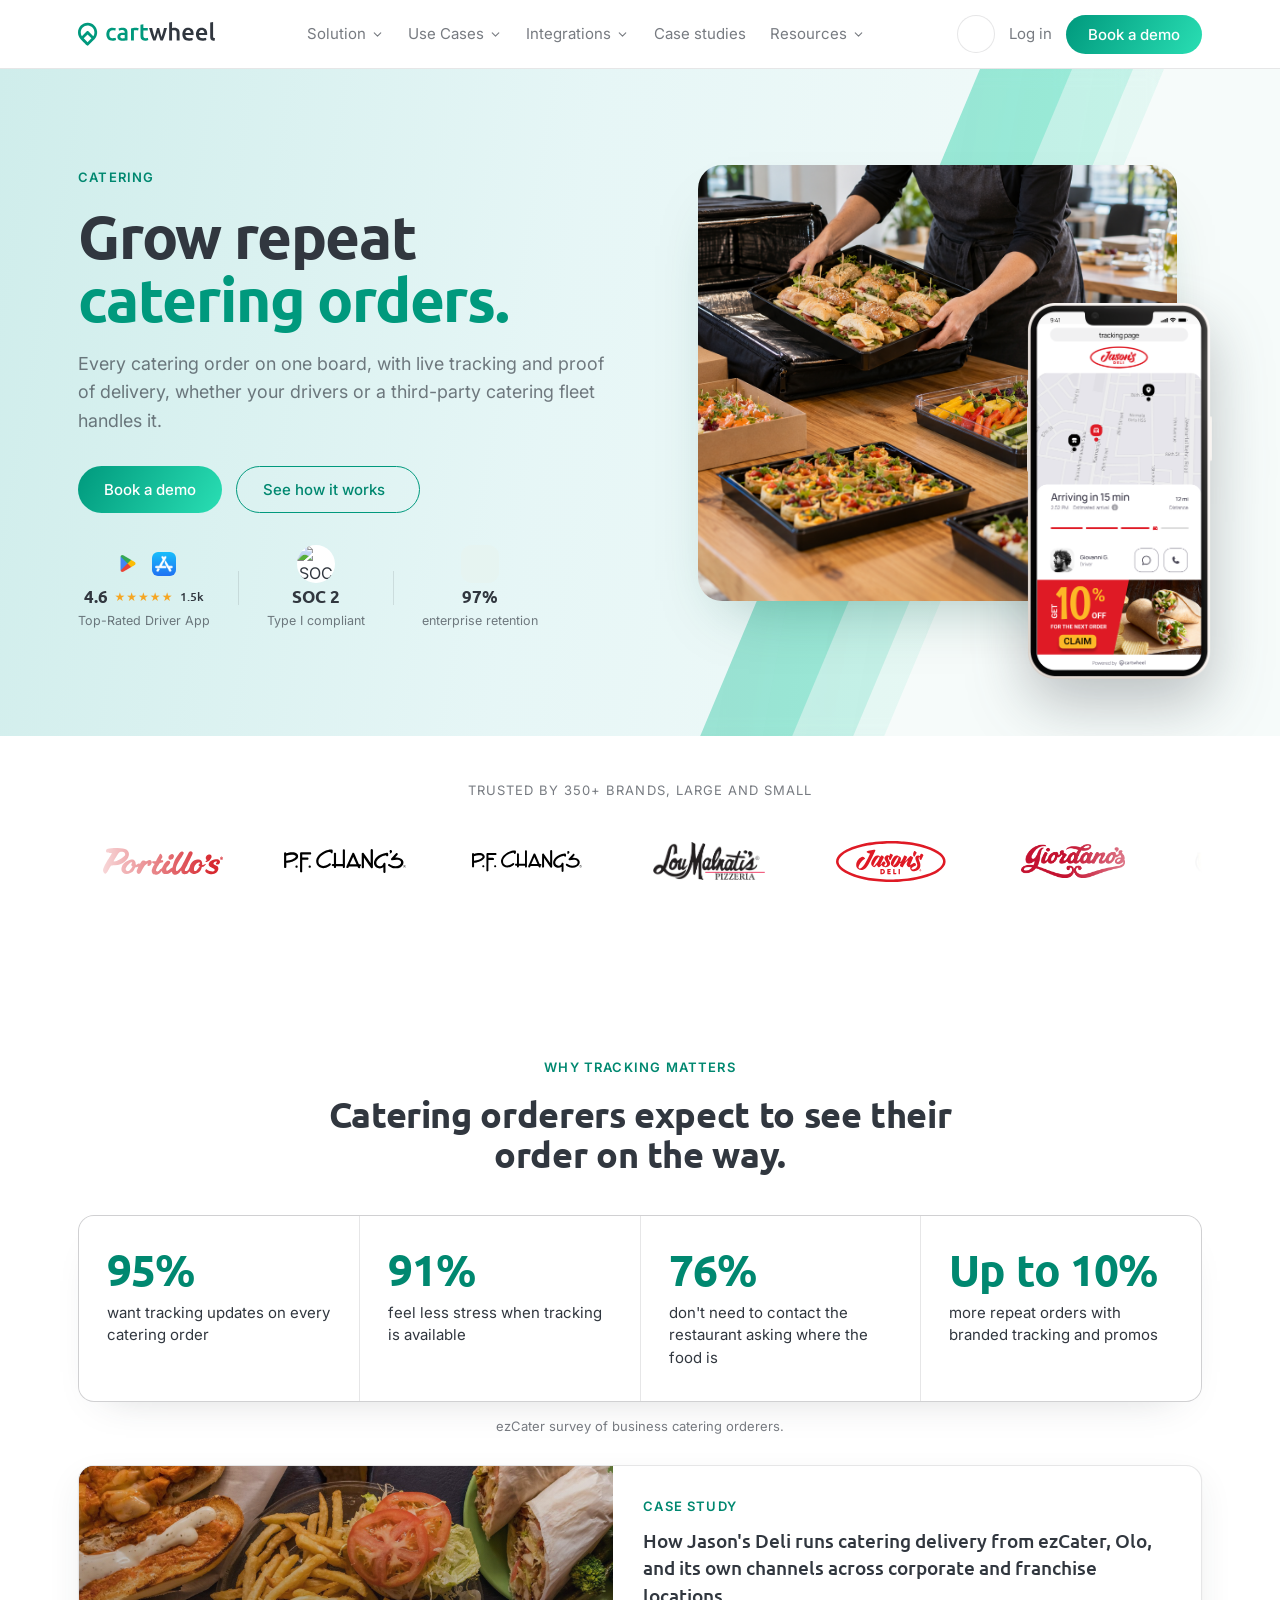
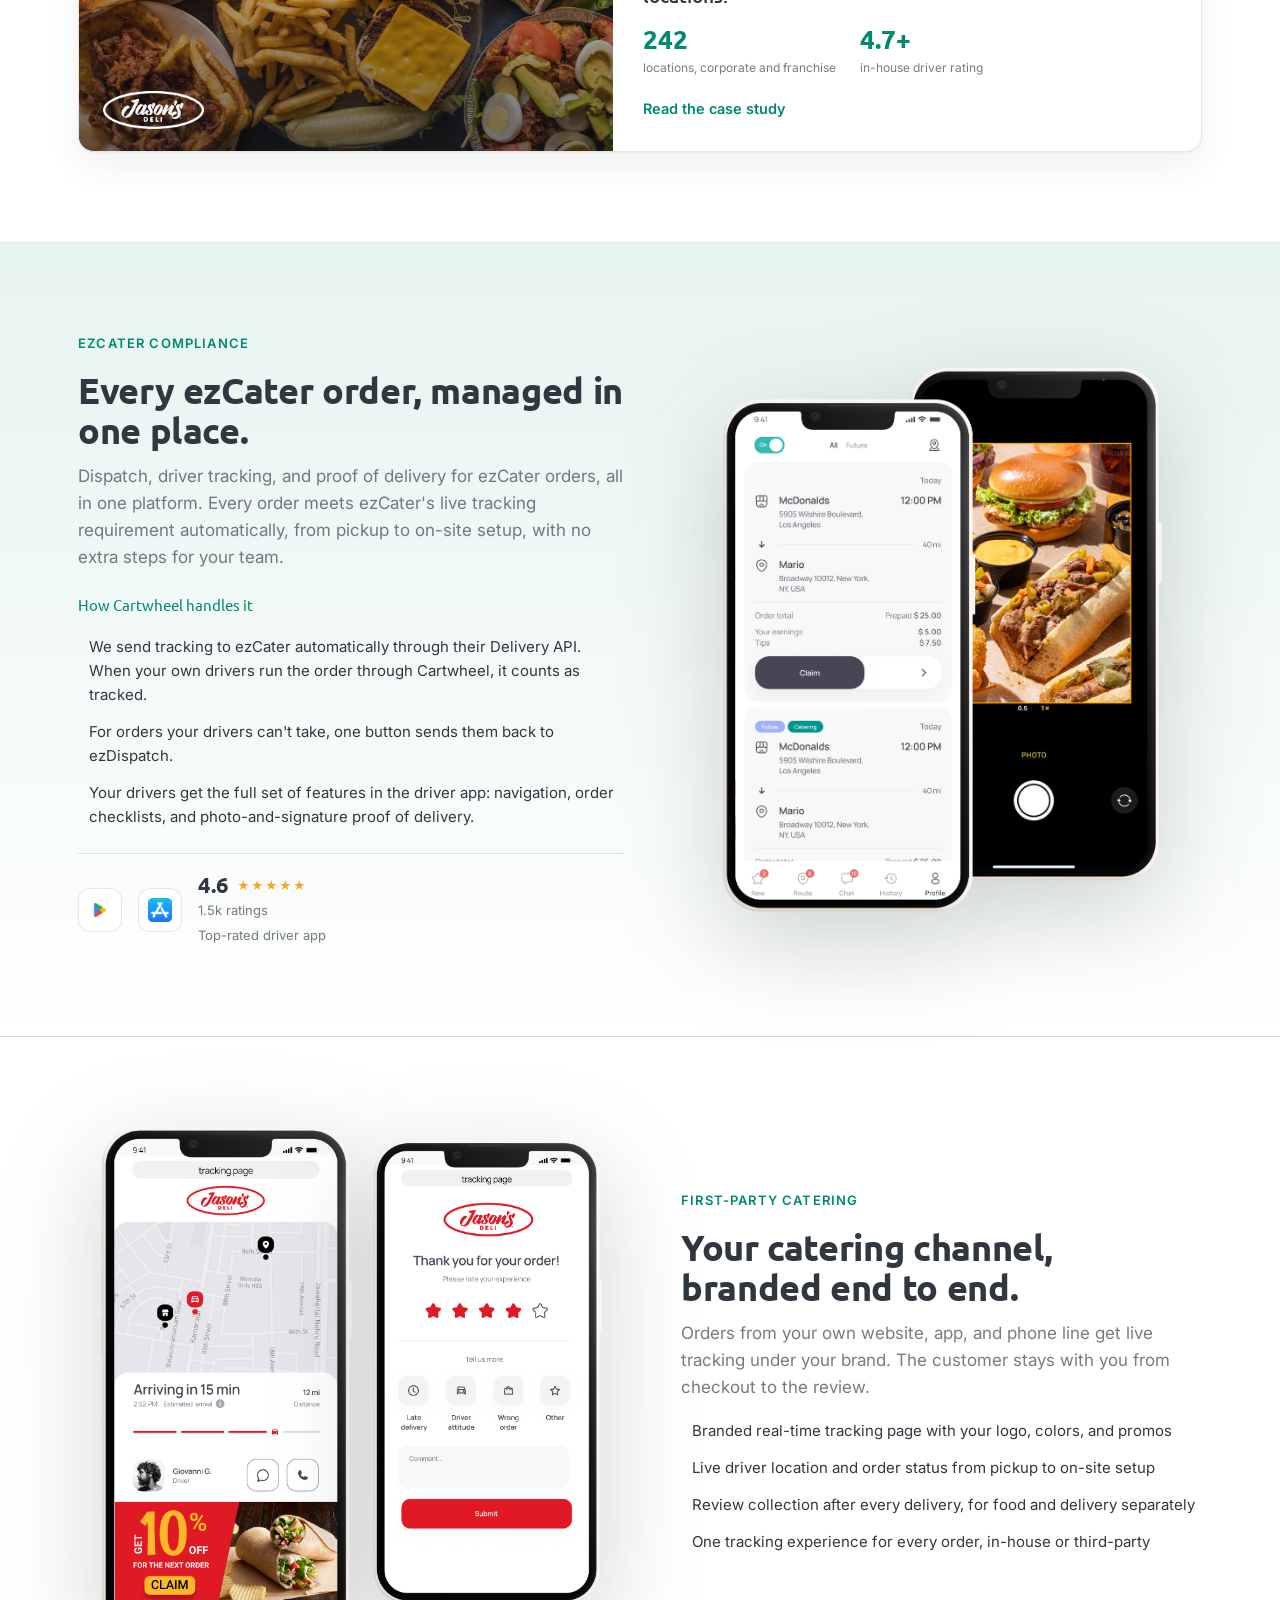
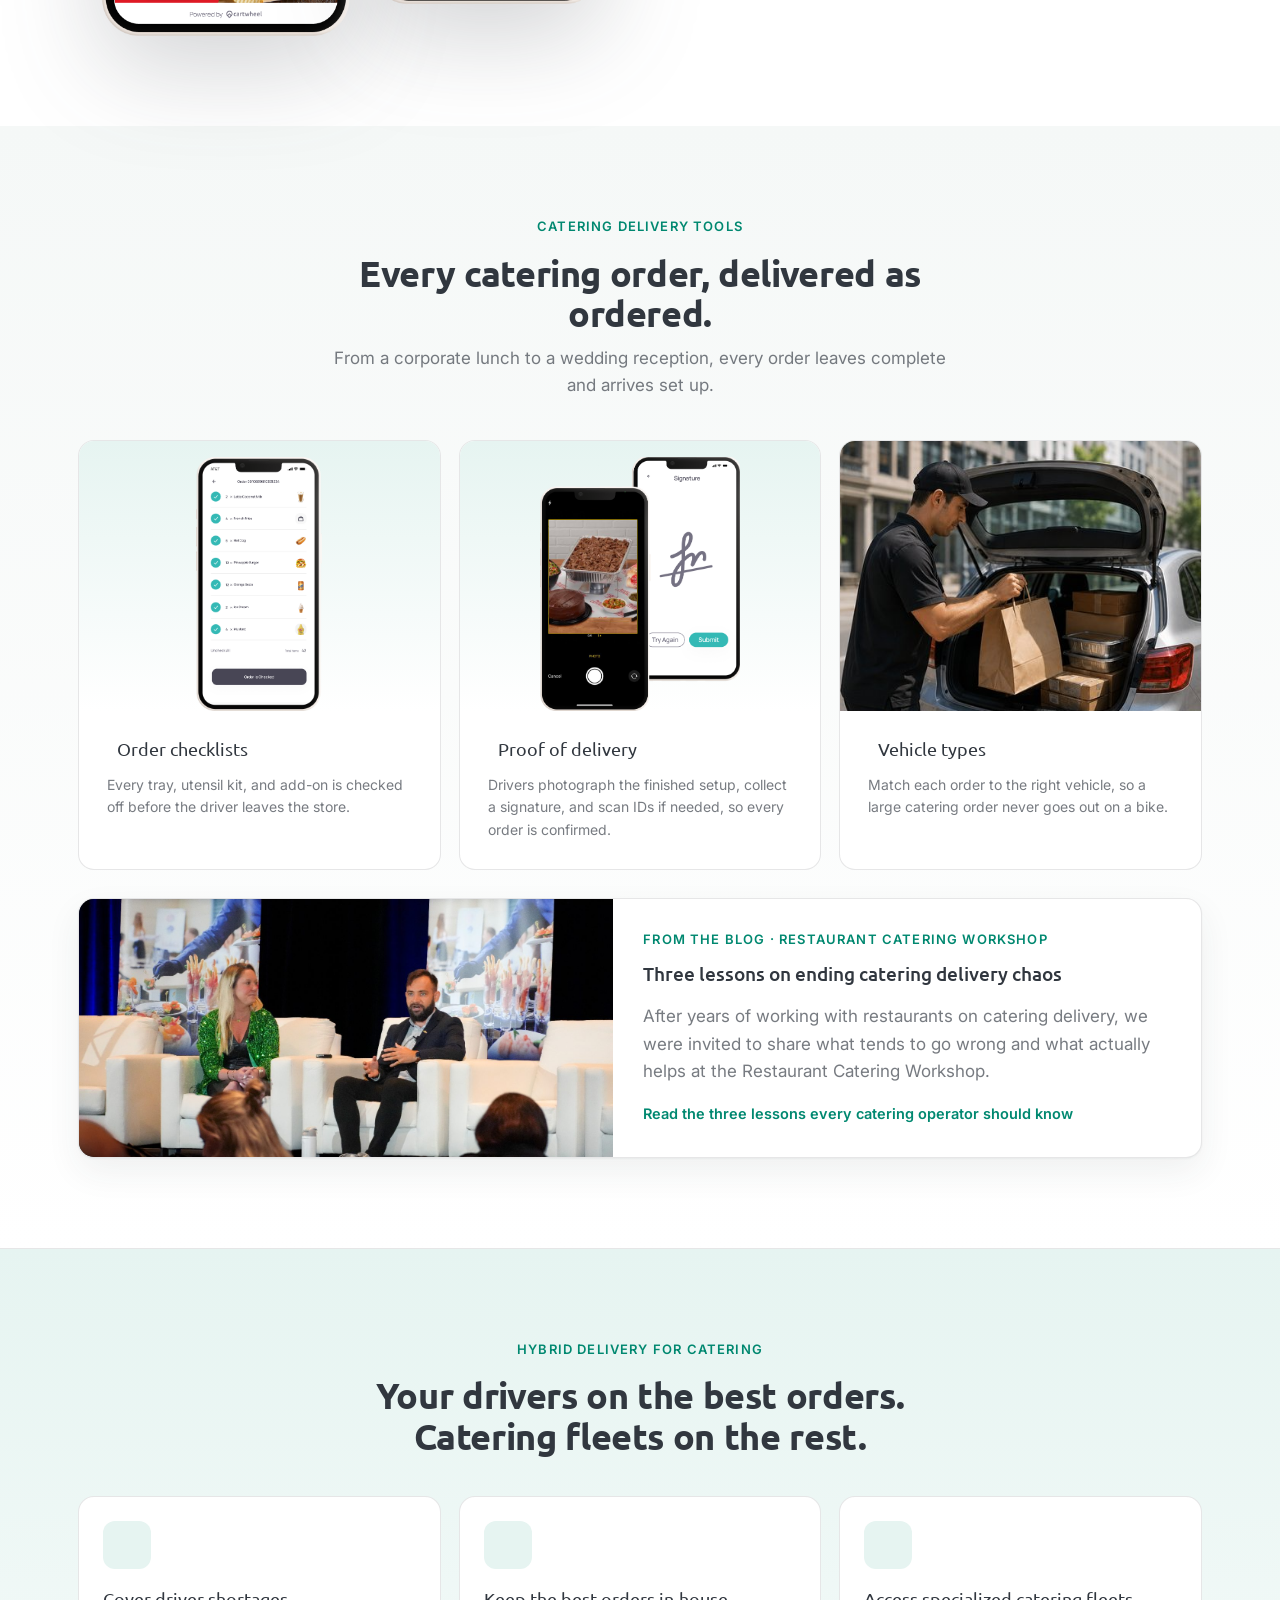
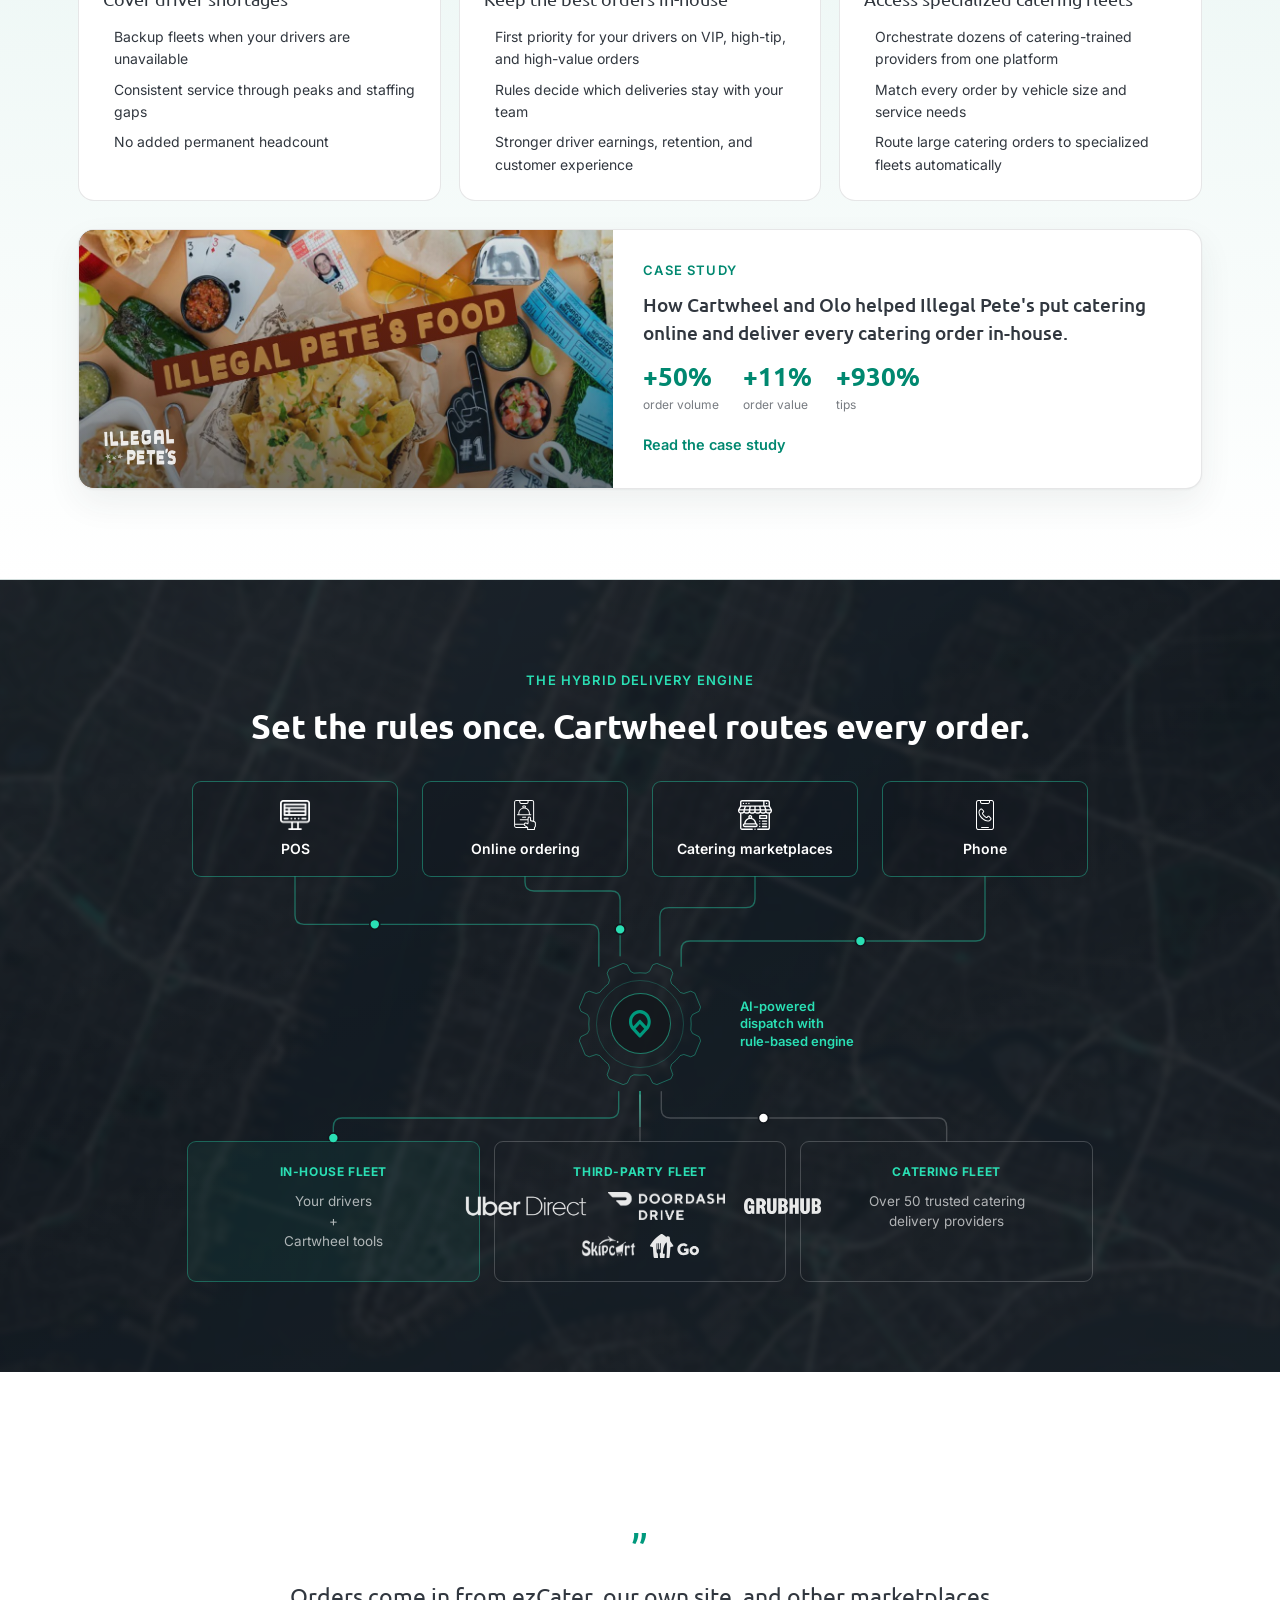
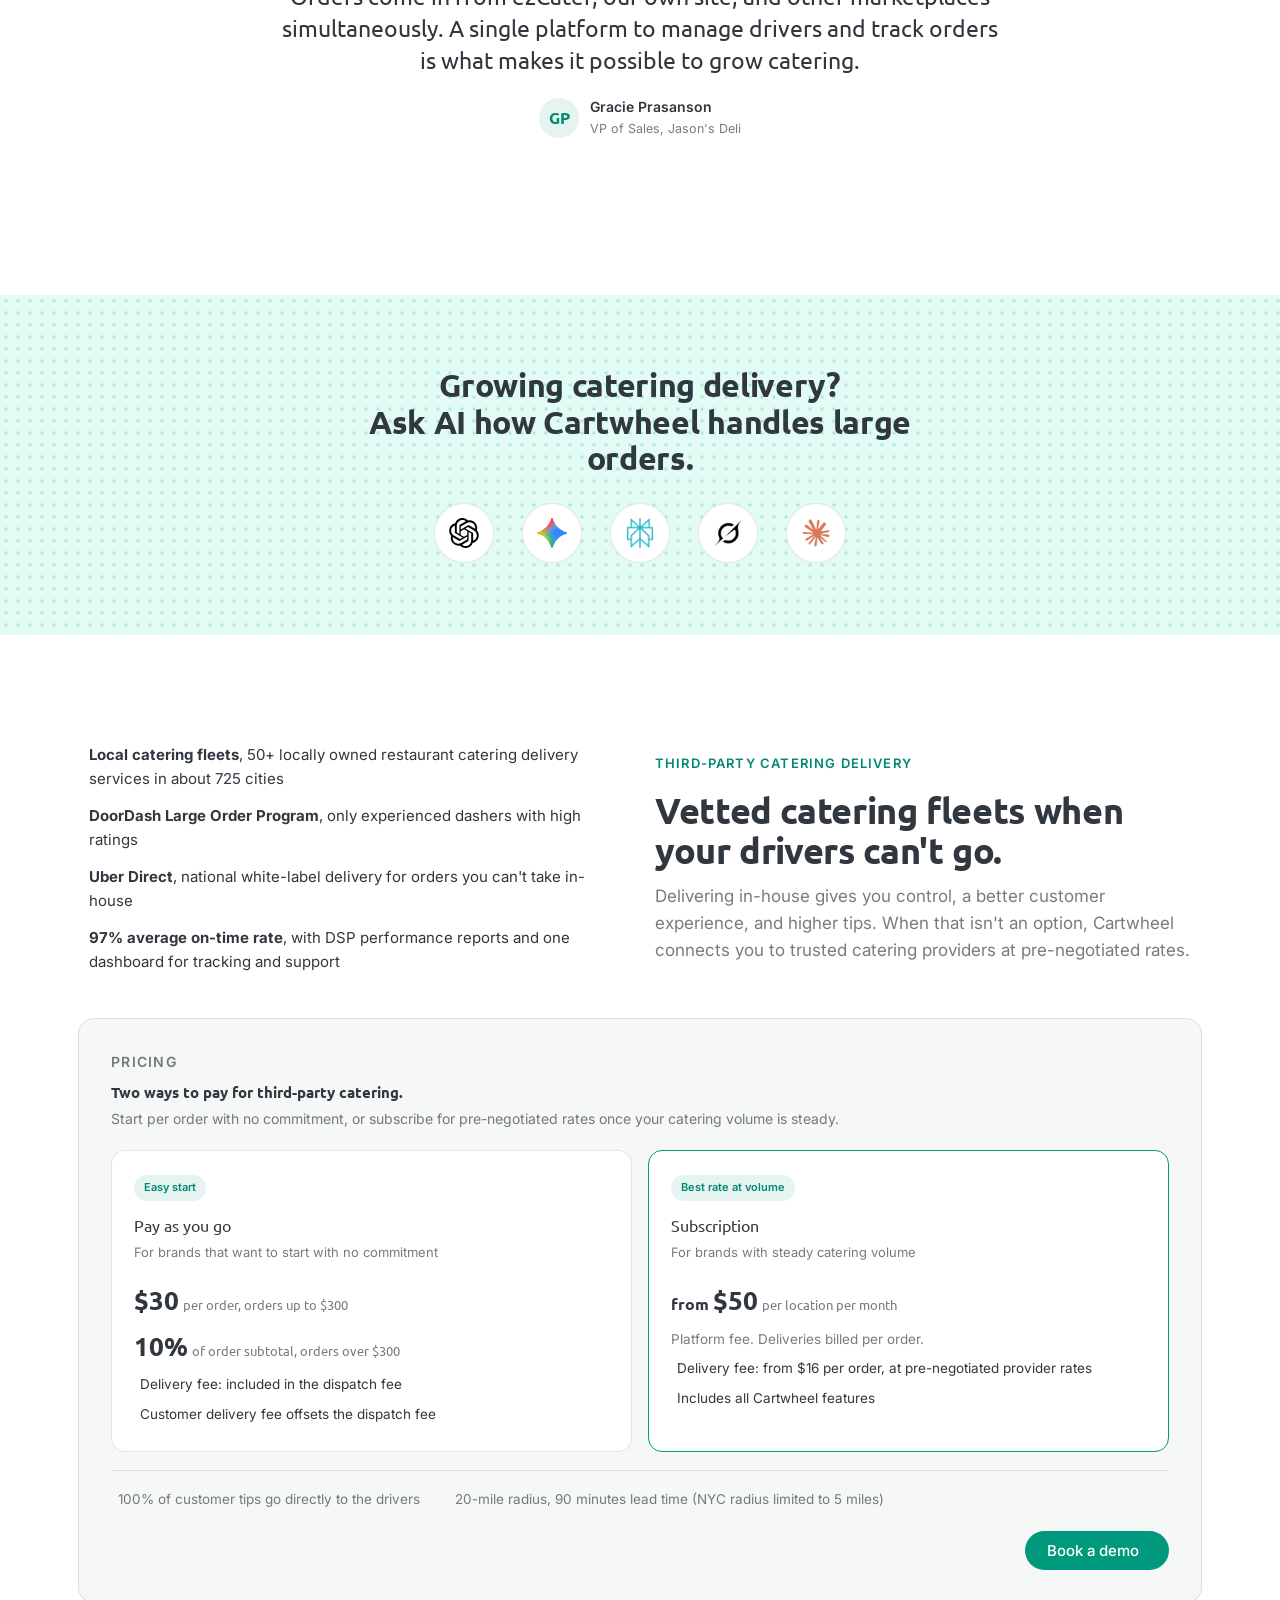
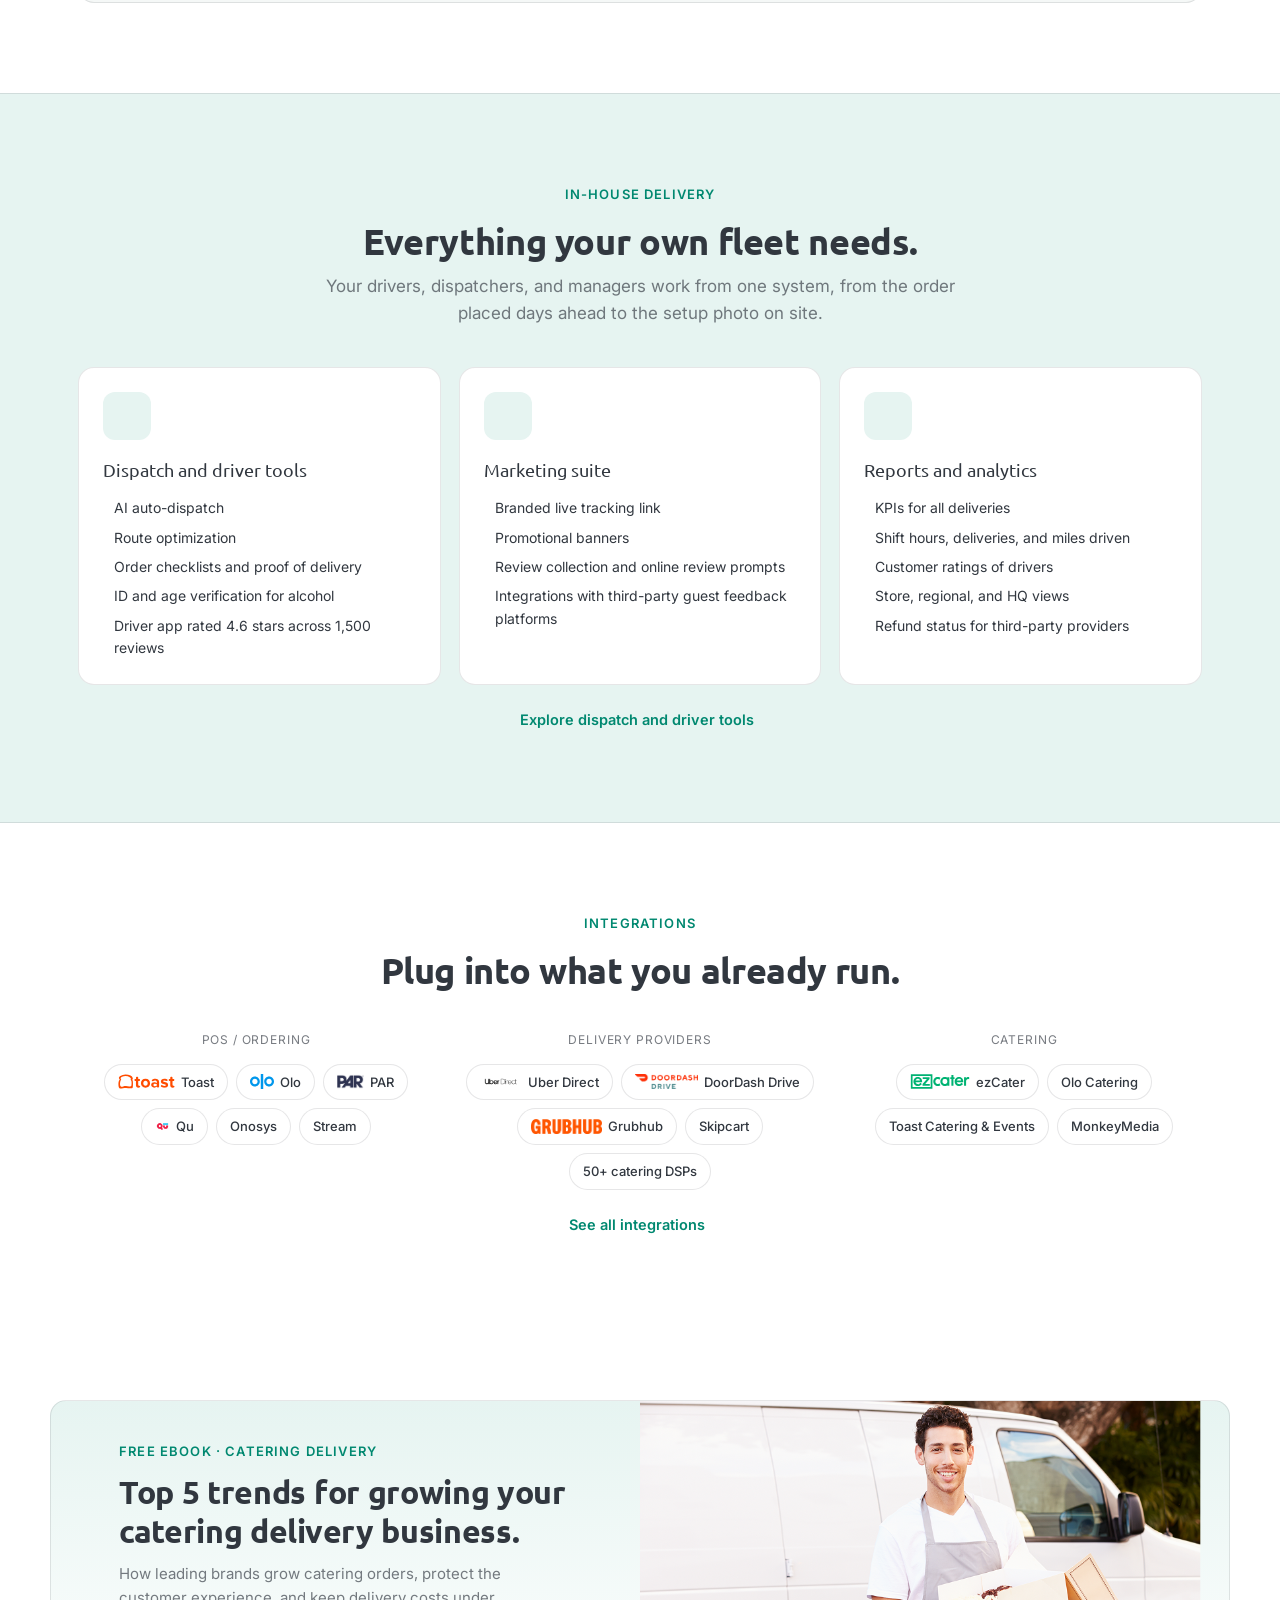
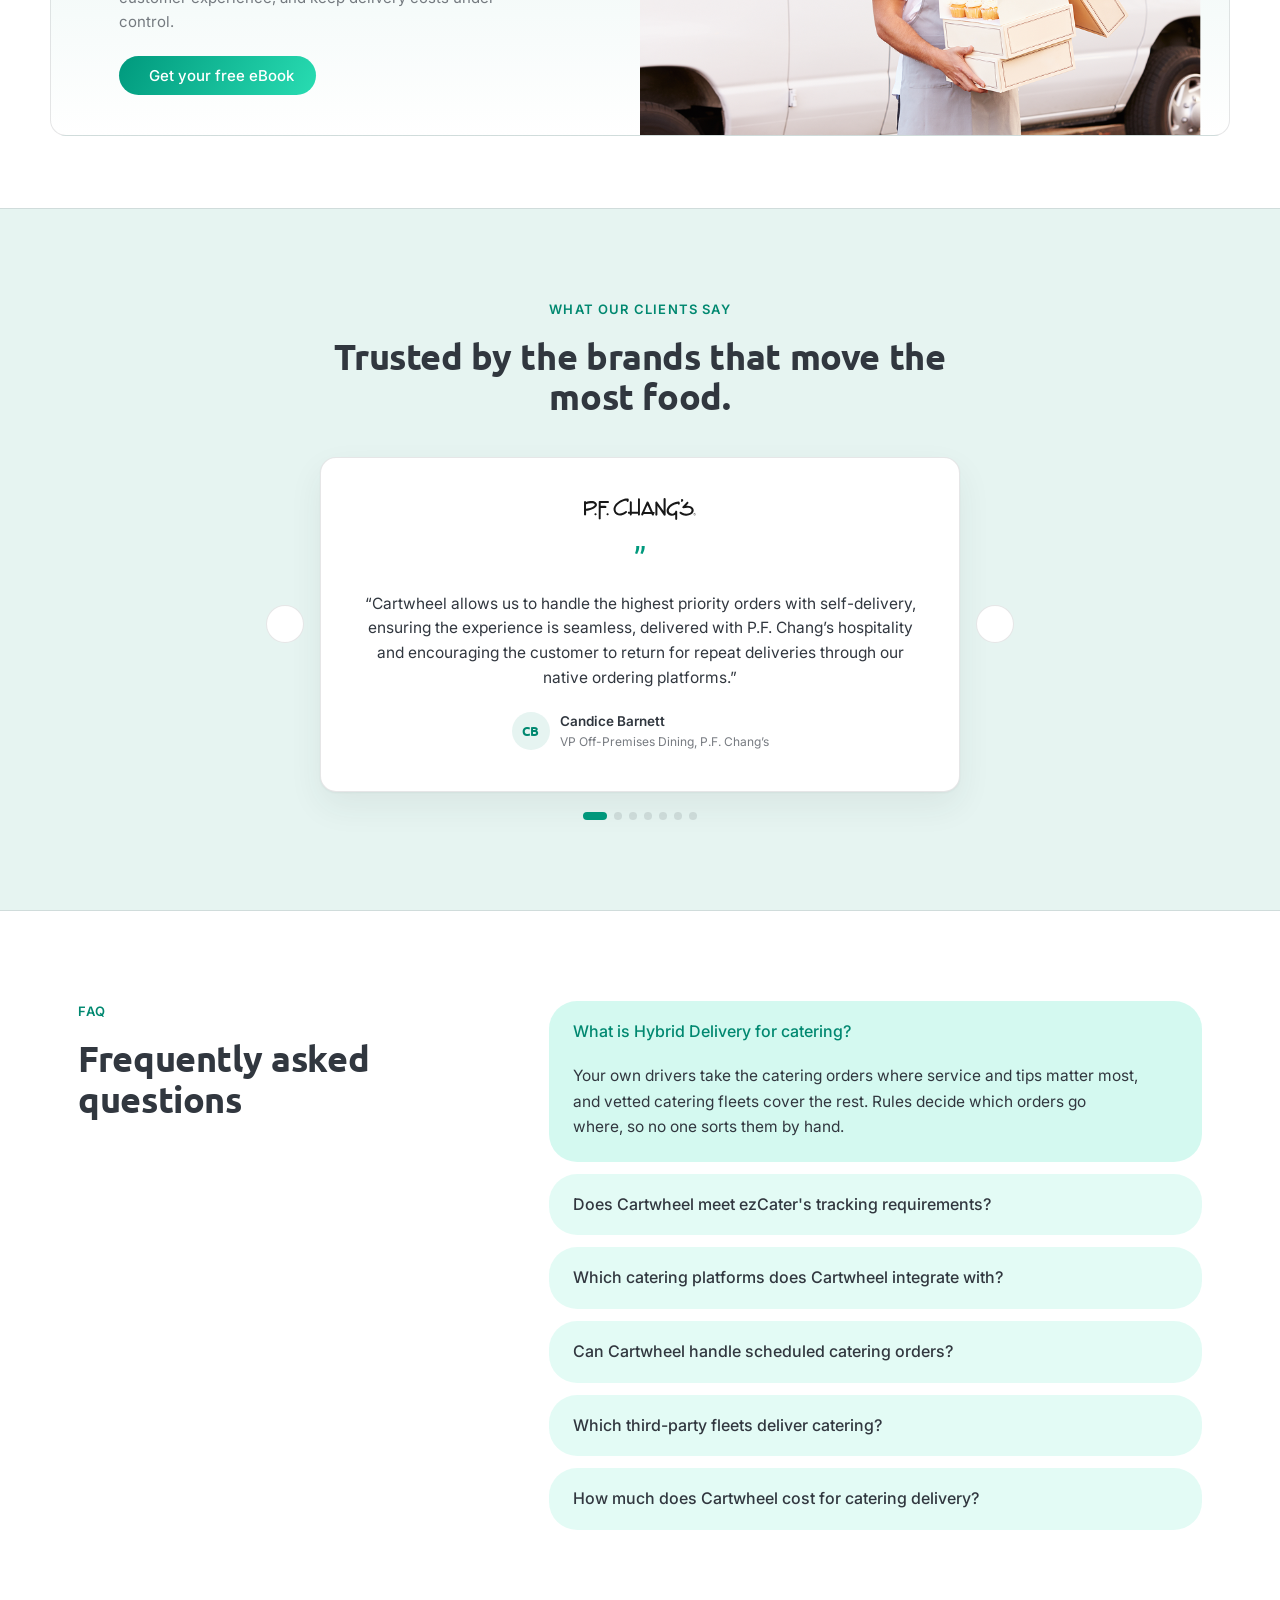
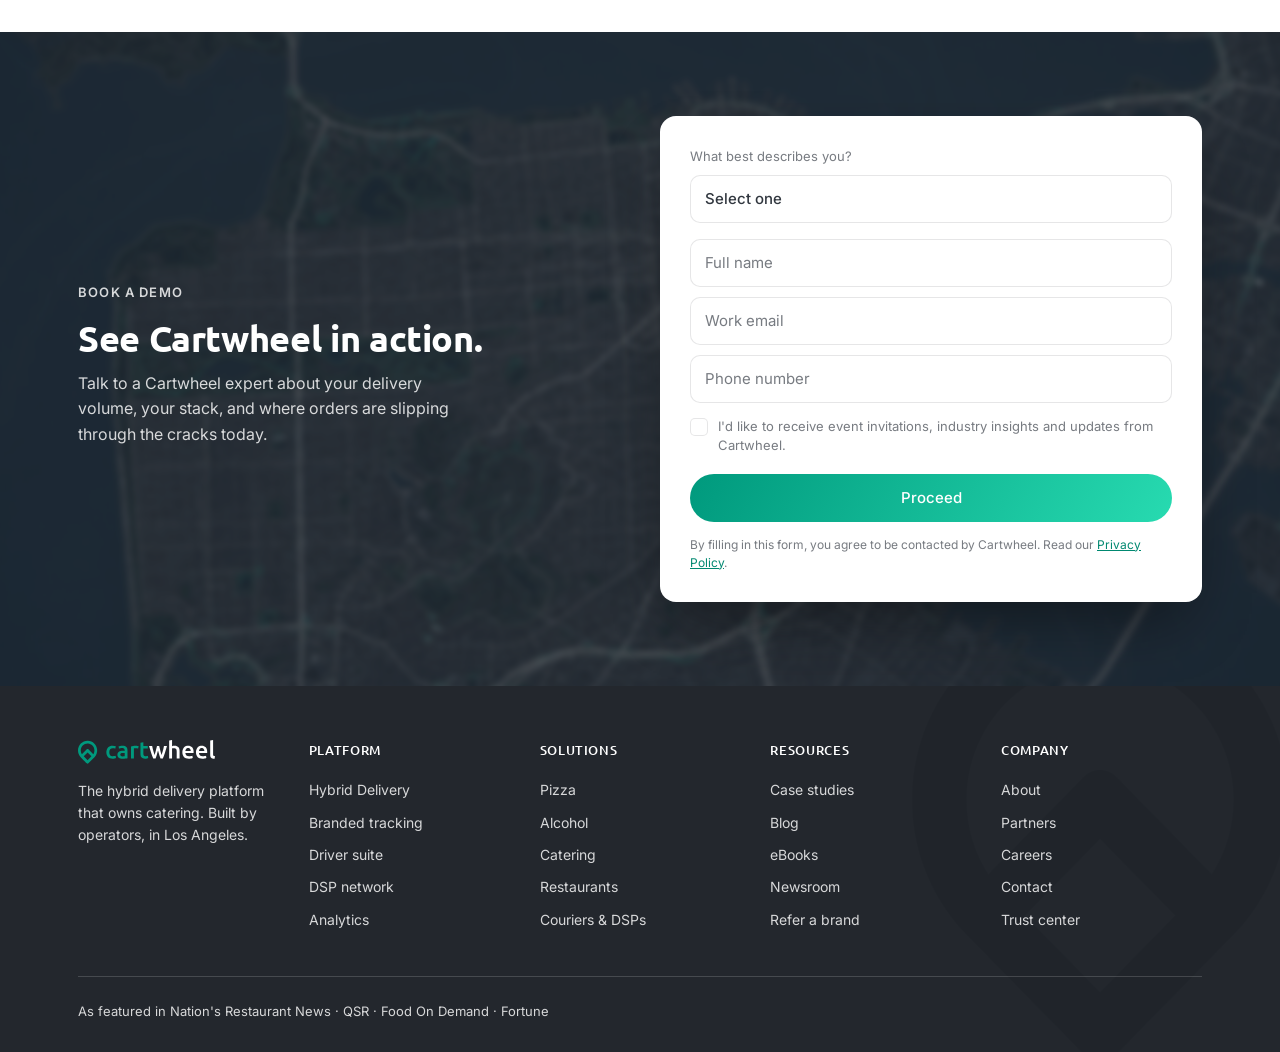
==== commit 298a6f0a: "Rebuild homepage sections to match canonical Claude Design source - Replace static testimonials grid" ====
--- a/catering.html
+++ b/catering.html
@@ -151,7 +151,7 @@
 <main>
 
 <!-- HERO -->
-<section class="cat-hero glow-section">
+<section class="cat-hero">
   <div class="rp-wash" aria-hidden="true"></div>
   <div class="rp-layer rp-l3" aria-hidden="true"></div>
   <div class="rp-layer rp-l2" aria-hidden="true"></div>
--- a/css/styles.css
+++ b/css/styles.css
@@ -16,8 +16,6 @@
   --dark-card:rgba(255,255,255,.07);--dark-border:rgba(255,255,255,.16);
   --shadow:0 1px 2px rgba(49,55,63,.05),0 14px 34px rgba(49,55,63,.07);
   --cta-radius:999px;--card-radius:16px;
-  --glow:radial-gradient(60% 58% at 50% 118%,rgba(230,246,246,1) 0%,rgba(230,246,246,.55) 30%,rgba(230,246,246,0) 66%);
-  --glow-dark:radial-gradient(60% 58% at 50% 118%,rgba(42,223,180,.34) 0%,rgba(42,223,180,.14) 30%,rgba(42,223,180,0) 66%);
   --grad-teal:linear-gradient(180deg,var(--teal-wash) 0%,var(--page) 100%);
   --grad-gray:linear-gradient(180deg,var(--panel) 0%,var(--page) 100%);
   --grad-brand:linear-gradient(92deg,#00997D 0%,#2ADFB4 100%);
@@ -32,7 +30,6 @@
   --border:rgba(255,255,255,.13);--teal-d:#2ADFB4;--teal-wash:#11302A;--dark:#151B22;--dark-2:#11161C;
   --dark-card:rgba(255,255,255,.06);--dark-border:rgba(255,255,255,.14);
   --shadow:0 1px 2px rgba(0,0,0,.4),0 16px 40px rgba(0,0,0,.45);
-  --glow:radial-gradient(60% 58% at 50% 118%,rgba(42,223,180,.34) 0%,rgba(42,223,180,.14) 30%,rgba(42,223,180,0) 66%);
   --grad-teal:linear-gradient(180deg,var(--teal-wash) 0%,var(--page) 100%);
   --grad-gray:linear-gradient(180deg,var(--panel) 0%,var(--page) 100%);
   --cat-pat:url('../assets/catering-pattern-dark.svg');
@@ -58,8 +55,11 @@
 @keyframes flowdot{0%{left:6%}44%{left:48%}54%{left:48%}96%{left:90%}100%{left:90%}}
 @keyframes fadeUp{from{opacity:0;transform:translateY(8px)}to{opacity:1;transform:none}}
 @keyframes logoscroll{from{transform:translateX(0)}to{transform:translateX(-50%)}}
-@keyframes glowPulse{0%,100%{background-size:100% 100%,auto}50%{background-size:111% 114%,auto}}
 @keyframes cardIn{from{opacity:0;transform:translateY(38px) scale(.955)}to{opacity:1;transform:translateY(0) scale(1)}}
+@keyframes ambFlow{0%,100%{background-position:50% 0%}50%{background-position:50% 100%}}
+@keyframes ambA{0%,100%{transform:translate(0,0)}50%{transform:translate(4vw,3vw)}}
+@keyframes ambB{0%,100%{transform:translate(0,0)}50%{transform:translate(-4vw,4vw)}}
+@keyframes ambC{0%,100%{transform:translate(0,0)}50%{transform:translate(2vw,-3vw)}}
 
 /* ===== Header ===== */
 .site-header{position:sticky;top:0;z-index:100;background:var(--page);border-bottom:1px solid var(--border)}
@@ -196,7 +196,21 @@
 .accent-grad{background:linear-gradient(92deg,var(--teal) 0%,var(--teal-bright) 100%);-webkit-background-clip:text;background-clip:text;-webkit-text-fill-color:transparent;color:transparent}
 
 /* ===== Hero ===== */
-.glow-section{padding:clamp(56px,8vw,96px) 0;background:var(--glow),var(--page);background-size:100% 100%,auto;animation:glowPulse 1.4s ease-in-out infinite}
+.hero{position:relative;overflow:clip;padding:clamp(56px,8vw,96px) 0;background:var(--page)}
+.hero-amb{position:absolute;inset:0;z-index:0;overflow:hidden;pointer-events:none;background:linear-gradient(180deg,#FFFFFF 0%,#E6F6F6 18%,#BFEDE3 36%,#7FD9C4 50%,#BFEDE3 64%,#E6F6F6 82%,#FFFFFF 100%);background-size:100% 260%;animation:ambFlow 38s ease-in-out infinite}
+.hero-amb i{position:absolute;display:block;border-radius:50%;filter:blur(70px);will-change:transform;mix-blend-mode:multiply}
+.hero-amb .b1{width:62vw;height:62vw;max-width:820px;max-height:820px;left:-14vw;top:-30vw;background:radial-gradient(circle,rgba(42,223,180,.55) 0%,rgba(42,223,180,0) 70%);animation:ambA 30s ease-in-out infinite}
+.hero-amb .b2{width:56vw;height:56vw;max-width:760px;max-height:760px;right:-16vw;top:-18vw;background:radial-gradient(circle,rgba(0,153,125,.42) 0%,rgba(0,153,125,0) 70%);animation:ambB 36s ease-in-out infinite}
+.hero-amb .b3{width:70vw;height:44vw;max-width:980px;max-height:600px;left:15vw;bottom:-30vw;border-radius:50%;background:radial-gradient(ellipse,rgba(0,107,88,.36) 0%,rgba(0,107,88,0) 70%);animation:ambC 42s ease-in-out infinite}
+.hero-amb .veil{position:absolute;inset:0;background:radial-gradient(ellipse 46% 62% at 50% 46%,rgba(255,255,255,.96) 0%,rgba(255,255,255,.9) 45%,rgba(255,255,255,.55) 75%,rgba(255,255,255,.18) 100%),linear-gradient(180deg,rgba(255,255,255,0) 0%,rgba(255,255,255,.35) 100%)}
+[data-theme="dark"] .hero-amb{background:linear-gradient(180deg,#151B22 0%,#172425 20%,#143835 38%,#12433D 50%,#143835 62%,#172425 80%,#1E2329 100%);background-size:100% 260%}
+[data-theme="dark"] .hero-amb i{mix-blend-mode:screen;opacity:.6}
+[data-theme="dark"] .hero-amb .b1{background:radial-gradient(circle,rgba(42,223,180,.28) 0%,rgba(42,223,180,0) 70%)}
+[data-theme="dark"] .hero-amb .b2{background:radial-gradient(circle,rgba(0,153,125,.34) 0%,rgba(0,153,125,0) 70%)}
+[data-theme="dark"] .hero-amb .b3{background:radial-gradient(ellipse,rgba(0,107,88,.4) 0%,rgba(0,107,88,0) 70%)}
+[data-theme="dark"] .hero-amb .veil{background:radial-gradient(ellipse 46% 62% at 50% 46%,rgba(21,27,34,.92) 0%,rgba(21,27,34,.8) 45%,rgba(21,27,34,.4) 75%,rgba(21,27,34,.1) 100%),linear-gradient(180deg,rgba(21,27,34,0) 0%,rgba(30,35,41,.6) 100%)}
+@media(prefers-reduced-motion:reduce){.hero-amb,.hero-amb i{animation:none}}
+.hero .wrap{position:relative;z-index:1}
 .hero-grid{display:grid;grid-template-columns:repeat(auto-fit,minmax(330px,1fr));gap:clamp(36px,5vw,64px);align-items:center}
 .lede{font-size:clamp(17px,1.4vw,19px);color:var(--muted);max-width:52ch;margin-bottom:30px}
 .cta-row{display:flex;gap:14px;flex-wrap:wrap;margin-bottom:32px}
@@ -241,7 +255,7 @@
 .logo-marquee{overflow:hidden;-webkit-mask-image:linear-gradient(to right,transparent,#000 12%,#000 88%,transparent);mask-image:linear-gradient(to right,transparent,#000 12%,#000 88%,transparent);margin-bottom:26px}
 .logo-track{display:flex;width:max-content;animation:logoscroll 38s linear infinite}
 .logo-marquee:hover .logo-track{animation-play-state:paused}
-.logo-chip{display:flex;align-items:center;justify-content:center;padding:14px 16px;border:1px solid var(--border);border-radius:12px;background:#fff;min-height:66px;width:170px;flex:none;margin-right:12px}
+.logo-chip{display:flex;align-items:center;justify-content:center;padding:14px 16px;height:72px;width:170px;flex:none;margin-right:12px}
 .logo-chip-tall{min-height:72px}
 [data-theme="dark"] .logo-track img[src*="pfchangs"],[data-theme="dark"] .logo-track img[src*="lou-malnatis"]{filter:grayscale(1) brightness(0) invert(1) opacity(.92)}
 [data-theme="dark"] .cat-tcard-logo[src*="pfchangs"]{filter:brightness(0) invert(1);opacity:.9}
@@ -267,6 +281,9 @@
 
 /* ===== Feature pillars / audience ===== */
 .feat-grid{display:grid;grid-template-columns:repeat(auto-fit,minmax(280px,1fr));gap:18px}
+#solutions .feat-grid{grid-template-columns:repeat(4,minmax(0,1fr))}
+@media(max-width:1000px){#solutions .feat-grid{grid-template-columns:1fr 1fr}}
+@media(max-width:480px){#solutions .feat-grid{grid-template-columns:1fr}}
 .audience-grid{display:grid;grid-template-columns:repeat(auto-fit,minmax(260px,1fr));gap:18px}
 .feat-card{background:var(--surface);border:1px solid var(--border);border-radius:var(--card-radius);padding:24px;transition:.15s}
 .feat-card:hover{border-color:var(--teal);transform:translateY(-3px)}
@@ -356,7 +373,6 @@
 
 /* ===== Final CTA ===== */
 .final-cta{padding:clamp(64px,9vw,96px) 0;color:var(--ondark);text-align:center}
-.glow-section-dark{background:var(--glow-dark),var(--dark);background-size:100% 100%,auto;animation:glowPulse 1.7s ease-in-out infinite}
 .final-cta-title{font-size:clamp(28px,3.6vw,40px);max-width:26ch;margin:0 auto 14px}
 .final-cta-copy{max-width:46ch;margin:0 auto 30px}
 
@@ -799,9 +815,11 @@
 
 /* eBook banner strips */
 .rest-eb-strip{padding:clamp(36px,8vw,72px) 0}
-.rest-eb-grid{display:grid;grid-template-columns:repeat(auto-fit,minmax(min(320px,100%),1fr));align-items:stretch;border-radius:var(--card-radius);background:var(--grad-teal);border:1px solid var(--border);overflow:hidden}
+.rest-eb-grid{display:grid;grid-template-columns:1fr 1fr;align-items:stretch;border-radius:var(--card-radius);background:var(--grad-teal);border:1px solid var(--border);overflow:hidden}
+@media(max-width:640px){.rest-eb-grid{grid-template-columns:1fr}}
 .rest-eb-dark .rest-eb-grid{background:var(--dark)}
 .rest-eb-copy{padding:clamp(24px,4vw,40px);display:flex;flex-direction:column;justify-content:center;min-width:0}
+.rest-eb-copy>.btn{align-self:flex-start}
 .rest-eb-kicker{font-size:13px;letter-spacing:.09em;text-transform:uppercase;font-weight:600;color:var(--teal-d);margin-bottom:12px}
 .rest-eb-dark .rest-eb-kicker{color:var(--teal-bright)}
 .rest-eb-title{font-family:var(--display);font-weight:700;letter-spacing:-.01em;line-height:1.2;font-size:clamp(25px,2.8vw,32px);color:var(--head);margin-bottom:12px}
@@ -1046,4 +1064,106 @@
   .toast-console-node{width:72px}
 }
 .team-press-chip{display:inline-flex;align-items:center;justify-content:center;background:#fff;border-radius:8px;padding:5px 9px}
+
+/* ===== Utility ===== */
+.seo-static{position:absolute;width:1px;height:1px;margin:-1px;padding:0;overflow:hidden;clip:rect(0,0,0,0);white-space:nowrap;border:0}
+
+/* ===== Testimonials carousel ===== */
+.t-carousel{display:flex;align-items:center;gap:14px;max-width:820px;margin:0 auto}
+.t-view{position:relative;flex:1;min-width:0;background:var(--surface);border:1px solid var(--border);border-radius:16px;box-shadow:var(--shadow);min-height:clamp(440px,42vw,470px)}
+.t-slide{position:absolute;inset:0;display:grid;grid-template-rows:48px 1fr 104px;transition:opacity .55s ease;padding:clamp(28px,4vw,40px);margin:0;opacity:0;z-index:1;pointer-events:none}
+.t-slide.active{opacity:1;z-index:2;pointer-events:auto}
+.t-brandrow{display:flex;align-items:center;justify-content:center}
+.t-brand{width:105px;height:36px;object-fit:contain;object-position:center;opacity:.9;display:block}
+.t-brand[src*="jackrabbit"]{width:158px;height:54px}
+.t-brand[src*="hungry-howies"]{width:137px;height:47px}
+[data-theme="dark"] .t-brand[src*="pfchangs"]{filter:brightness(0) invert(1) opacity(.9)}
+.t-quoterow{display:flex;flex-direction:column;align-items:center;justify-content:center;text-align:center;min-height:0}
+.t-quote{font-family:var(--display);font-weight:500;font-size:clamp(17px,1.7vw,20px);line-height:1.5;color:var(--head);letter-spacing:-.01em;margin:0;text-wrap:pretty;max-width:640px}
+.t-person{display:flex;align-items:center;justify-content:center;gap:12px;margin:0}
+.t-avatar{width:52px;height:52px;border-radius:50%;overflow:hidden;flex:none;border:2px solid var(--surface);box-shadow:0 0 0 1px var(--border)}
+.t-avatar img{width:100%;height:100%;object-fit:cover;display:block}
+.t-nav{flex:none;width:44px;height:44px;border-radius:50%;background:var(--surface);border:1px solid var(--border);color:var(--head);display:grid;place-items:center;cursor:pointer;font-size:20px;box-shadow:var(--shadow);transition:border-color .2s ease,color .2s ease,transform .2s ease}
+.t-nav:hover{border-color:var(--teal);color:var(--teal-d);transform:translateY(-1px)}
+.t-controls{display:flex;align-items:center;justify-content:center;gap:16px;margin-top:26px}
+.t-dots{display:flex;align-items:center;gap:8px}
+.t-dot{height:9px;width:9px;border-radius:999px;border:none;padding:0;cursor:pointer;background:rgba(49,55,63,.22);transition:width .3s ease,background .3s ease}
+.t-dot.on{width:26px;background:var(--teal-d)}
+[data-theme="dark"] .t-dot{background:rgba(255,255,255,.42)}
+@media(max-width:640px){.t-carousel{gap:8px}.t-nav{width:38px;height:38px;font-size:18px}.t-view{min-height:600px}}
+@media(prefers-reduced-motion:reduce){.t-slide{transition:none}}
+
+/* ===== Case studies marquee ===== */
+.case-marquee{overflow:hidden;-webkit-mask-image:linear-gradient(90deg,transparent,#000 5%,#000 95%,transparent);mask-image:linear-gradient(90deg,transparent,#000 5%,#000 95%,transparent);margin-top:14px;margin-bottom:-16px}
+.case-track{display:flex;width:max-content;align-items:stretch;padding:30px 2px 60px}
+.case-card{display:flex;flex-direction:column;width:300px;flex:none;margin-right:var(--mr,-26px);position:relative;--oy:0px;--rot:0deg;transform:translateY(var(--oy)) rotate(var(--rot));background:var(--surface);border:1px solid var(--border);border-radius:var(--card-radius);overflow:hidden;box-shadow:0 14px 34px -14px rgba(20,28,24,.35),0 2px 6px rgba(20,28,24,.08);transition:transform .3s cubic-bezier(.22,.7,.2,1),box-shadow .35s ease,border-color .25s ease}
+.case-card:hover{transform:translateY(calc(var(--oy) - 3px)) rotate(var(--rot));z-index:60;border-color:var(--teal);box-shadow:0 18px 40px -14px rgba(0,153,125,.35)}
+.cc-ph{display:block;position:relative;height:150px;flex:none;background:var(--panel)}
+.cc-ph>img:first-child{width:100%;height:100%;object-fit:cover;display:block}
+.cc-shade{position:absolute;inset:0;background:linear-gradient(180deg,rgba(20,26,24,0) 42%,rgba(20,26,24,.62) 100%)}
+.cc-logo{position:absolute;left:14px;bottom:12px;max-height:28px;max-width:52%;width:auto;object-fit:contain;filter:drop-shadow(0 1px 6px rgba(0,0,0,.4))}
+.cc-brand{position:absolute;left:14px;bottom:12px;font-family:var(--display);font-weight:700;font-size:16px;color:#fff;letter-spacing:-.01em;text-shadow:0 1px 8px rgba(0,0,0,.5)}
+.cc-tagrow{display:flex;flex-wrap:wrap;align-items:center;justify-content:flex-start;gap:6px 12px;margin-bottom:8px}
+.cc-tag{flex:none;min-width:0;font-size:11.5px;letter-spacing:.06em;text-transform:uppercase;color:var(--muted);font-weight:600}
+.cc-partners{display:flex;align-items:center;gap:10px;margin-top:12px}
+.cc-partners img{max-height:13px;max-width:52px;width:auto;object-fit:contain;opacity:.9;display:block}
+.cc-ubox{display:inline-flex;align-items:center;background:#fff;border:1px solid var(--border);border-radius:8px;padding:3px 7px}
+.cc-ubox img{max-height:11px}
+[data-theme="dark"] .cc-partners img{filter:grayscale(1) brightness(0) invert(1);opacity:.85}
+[data-theme="dark"] .cc-ubox img{filter:none;opacity:1}
+.case-dots{display:none}
+@media(max-width:640px){
+  .case-marquee{overflow-x:auto;-webkit-mask-image:none;mask-image:none;scroll-snap-type:x mandatory;scroll-padding-left:18px;padding-bottom:6px;scrollbar-width:none;-ms-overflow-style:none;margin-left:-18px;margin-right:-18px;padding-left:18px;padding-right:18px}
+  .case-marquee::-webkit-scrollbar{display:none}
+  .case-track{display:flex;width:max-content!important;padding:10px 2px;transform:none!important}
+  .case-card{width:calc(100vw - 92px);margin-right:12px!important;--mr:12px;--oy:0px;--rot:0deg;scroll-snap-align:start;transform:none!important;box-shadow:none!important}
+  .case-marquee.dragging{scroll-snap-type:none}
+  .case-marquee .case-card:hover{transform:none!important;box-shadow:none!important;border-color:var(--border)!important;z-index:auto!important}
+  .case-dots{display:flex;justify-content:center;align-items:center;gap:6px;margin:22px 0 20px}
+  .cd-dot{width:7px;height:7px;border-radius:999px;border:none;padding:0;background:var(--border);cursor:pointer;transition:width .3s ease,background .3s ease}
+  .cd-dot.on{width:18px;background:var(--teal)}
+}
+@media(prefers-reduced-motion:reduce){.case-marquee{overflow-x:auto;-webkit-mask-image:none;mask-image:none}}
+
+/* ===== Operator story photo scatter ===== */
+.team-scatter{position:relative;height:clamp(300px,34vw,400px)}
+.team-shot{position:absolute;border-radius:var(--card-radius);overflow:hidden;border:5px solid var(--surface);box-shadow:0 18px 38px -14px rgba(49,55,63,.34);transition:transform .45s cubic-bezier(.22,.7,.2,1),left .45s cubic-bezier(.22,.7,.2,1),top .45s cubic-bezier(.22,.7,.2,1),width .45s cubic-bezier(.22,.7,.2,1),height .45s cubic-bezier(.22,.7,.2,1),box-shadow .3s ease}
+.team-shot img{width:100%;height:100%;object-fit:cover;display:block}
+.team-shot.ts-1{left:-25px;top:6%;width:58%;height:60%;transform:rotate(-4deg);z-index:2}
+.team-shot.ts-2{left:56%;top:0;width:42%;height:46%;transform:rotate(5deg);z-index:4}
+.team-shot.ts-3{left:64%;top:52%;width:36%;height:42%;transform:rotate(-3deg);z-index:1}
+.team-shot.ts-4{left:14%;top:56%;width:46%;height:44%;transform:rotate(3deg);z-index:3}
+.team-scatter:hover .team-shot{transform:rotate(0deg);box-shadow:0 16px 32px -14px rgba(49,55,63,.28)}
+.team-scatter:hover .ts-1{left:0;top:0;width:64%;height:50%}
+.team-scatter:hover .ts-2{left:66%;top:0;width:34%;height:50%}
+.team-scatter:hover .ts-3{left:66%;top:53%;width:34%;height:47%}
+.team-scatter:hover .ts-4{left:0;top:53%;width:64%;height:47%}
+@media(hover:none),(max-width:640px){
+  .team-scatter .team-shot{transform:rotate(0deg)!important;box-shadow:0 16px 32px -14px rgba(49,55,63,.28)}
+  .team-scatter .ts-1{left:0!important;top:0!important;width:64%!important;height:50%!important}
+  .team-scatter .ts-2{left:66%!important;top:0!important;width:34%!important;height:50%!important}
+  .team-scatter .ts-3{left:66%!important;top:53%!important;width:34%!important;height:47%!important}
+  .team-scatter .ts-4{left:0!important;top:53%!important;width:64%!important;height:47%!important}
+}
+@media(max-width:860px){.team-scatter{height:clamp(280px,62vw,360px)}}
+@media(prefers-reduced-motion:reduce){.team-shot{transition:none}}
+
+/* ===== Catering spotlight hover rows ===== */
+.cat-row{display:grid;grid-template-columns:auto 1fr;gap:14px;align-items:center;padding:18px 4px;border-bottom:1px dashed rgba(49,55,63,.2);cursor:pointer}
+.cat-row-chip{display:grid;place-items:center;width:40px;height:40px;border-radius:12px;background:var(--teal-wash);transition:background .3s ease,transform .3s cubic-bezier(.2,.7,.3,1)}
+.cat-row-chip i{font-size:21px;color:var(--teal-d);transition:color .3s ease}
+.cat-row.active .cat-row-chip{background:var(--teal);transform:scale(1.08)}
+.cat-row.active .cat-row-chip i{color:#fff}
+.cat-img-layer{position:absolute;inset:0;background:#31373F;opacity:0;pointer-events:none;transition:opacity .4s ease}
+.cat-img-layer.active{opacity:1;pointer-events:auto}
+.cat-img-layer img{width:100%;height:100%;object-fit:cover;display:block}
+.cat-tick{display:flex;align-items:center;gap:10px;opacity:.42;transition:opacity .4s ease}
+.cat-tick.done{opacity:1}
+.cat-tick-ico{display:grid;place-items:center;width:22px;height:22px;border-radius:50%;background:rgba(255,255,255,.22);flex:none;transition:background .35s ease}
+.cat-tick.done .cat-tick-ico{background:var(--teal)}
+.cat-tick-ico i{font-size:13px;color:#fff}
+.cat-tick-label{font-size:14px;font-weight:600;color:#fff}
+.cat-tick-sep{flex:1;height:1px;background:rgba(255,255,255,.22)}
+.cat-tick-time{font:600 13px ui-monospace,SFMono-Regular,Menlo,monospace;letter-spacing:.06em;color:rgba(255,255,255,.5)}
+.cat-tick.done .cat-tick-time{color:#2ADFB4}
 [data-theme="dark"] .press-logo .team-press-chip img{filter:none!important;opacity:1!important}
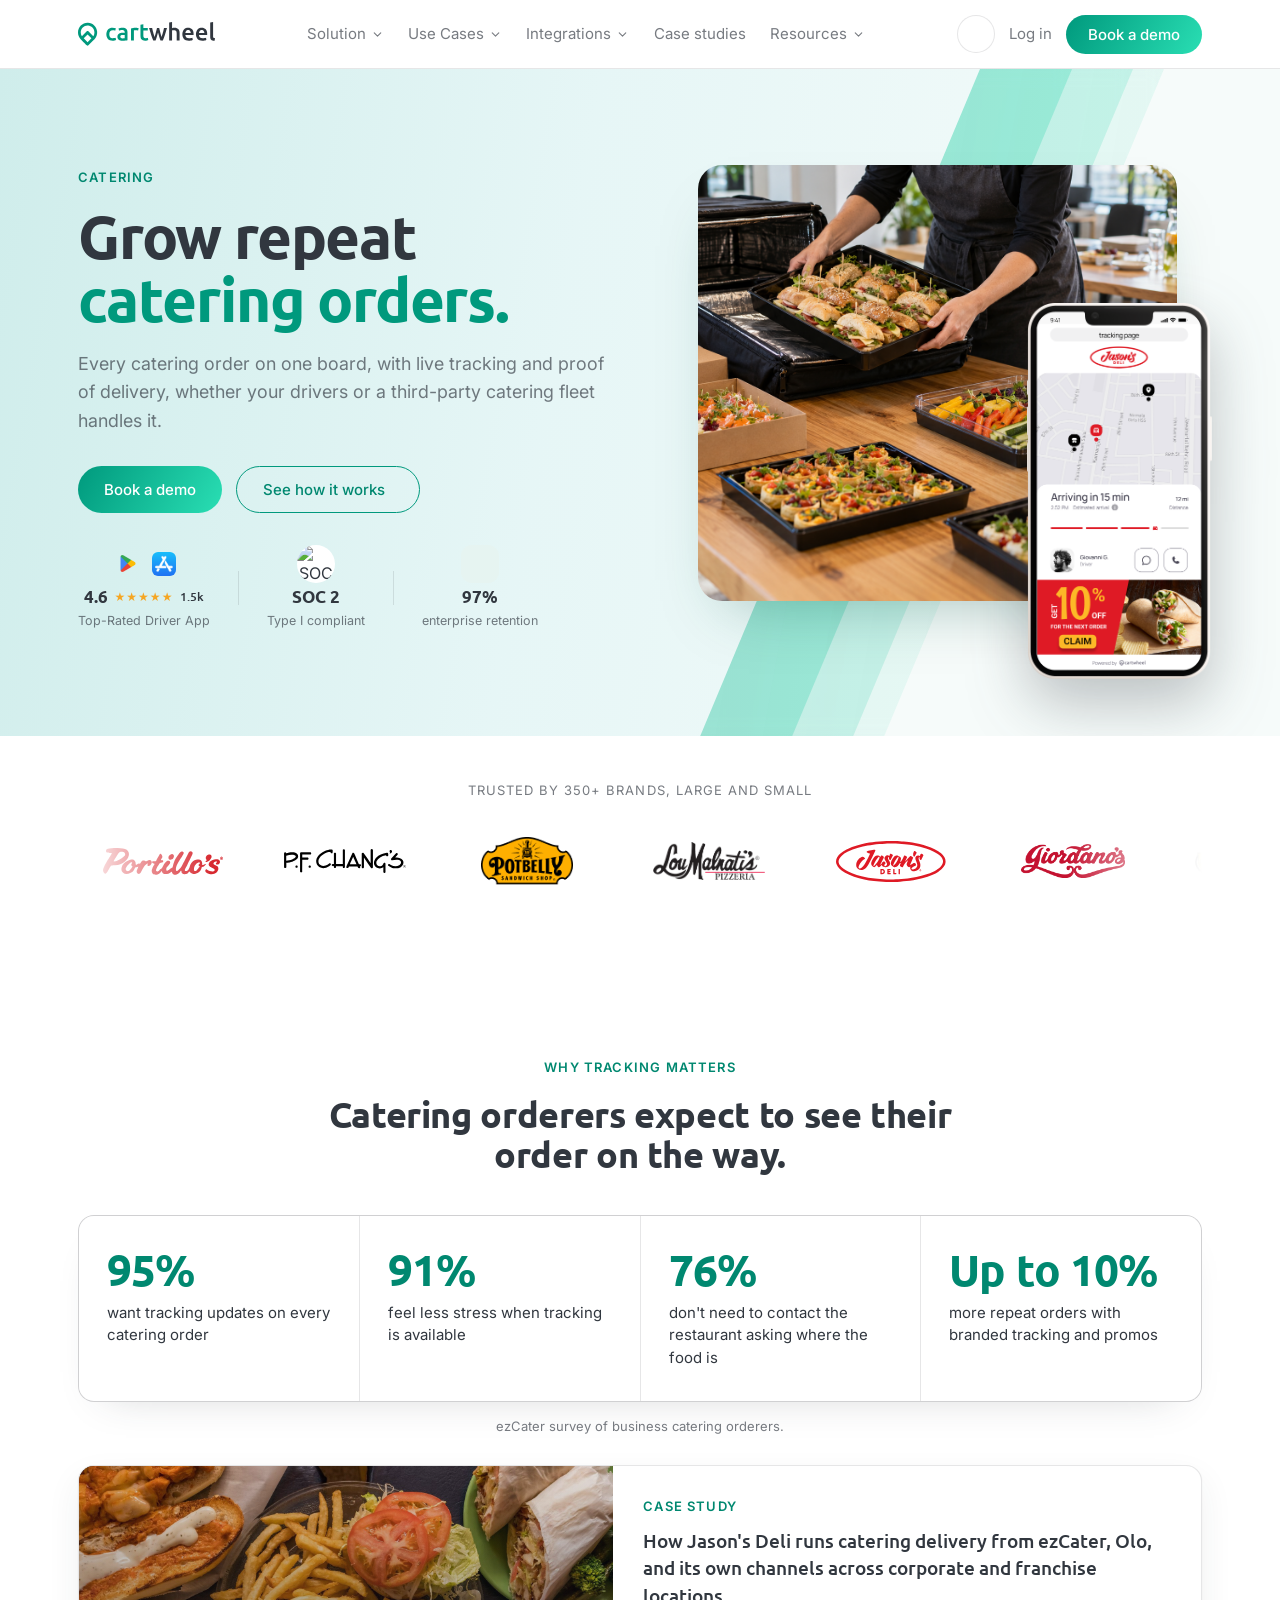
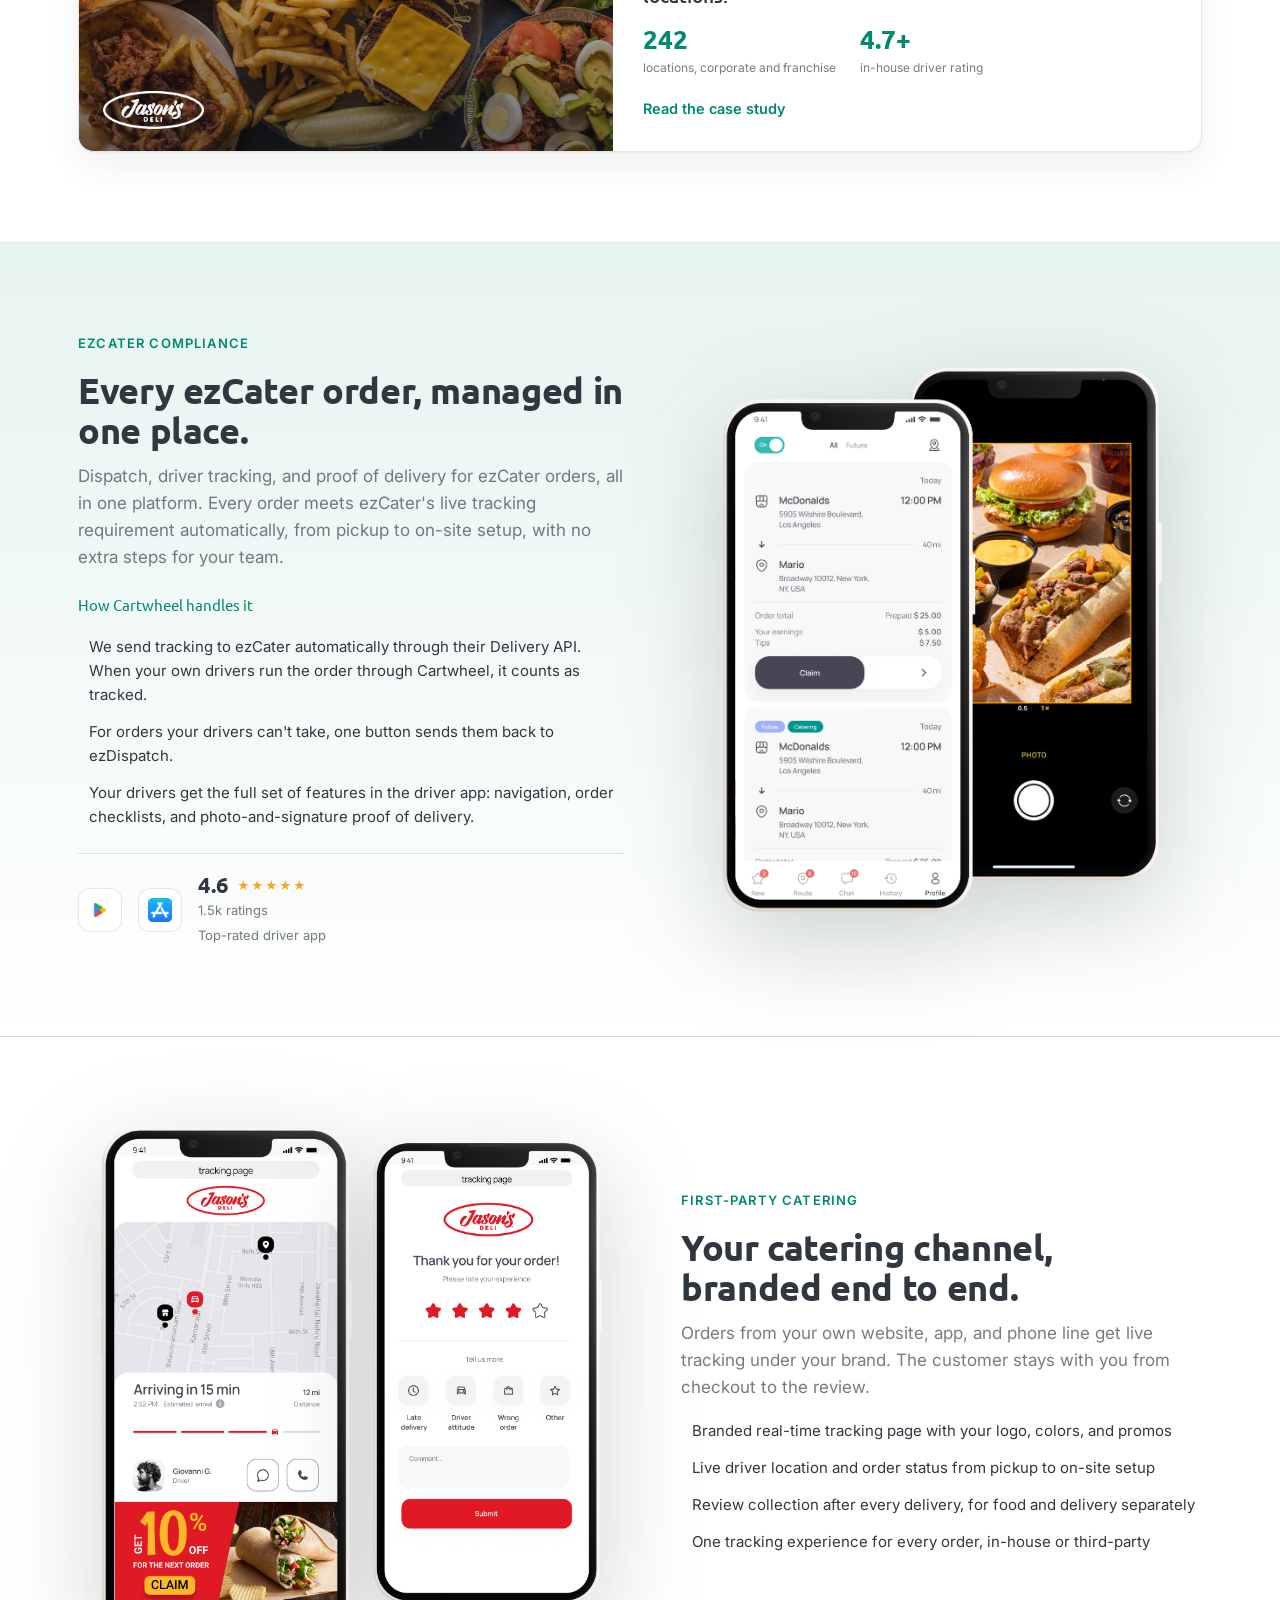
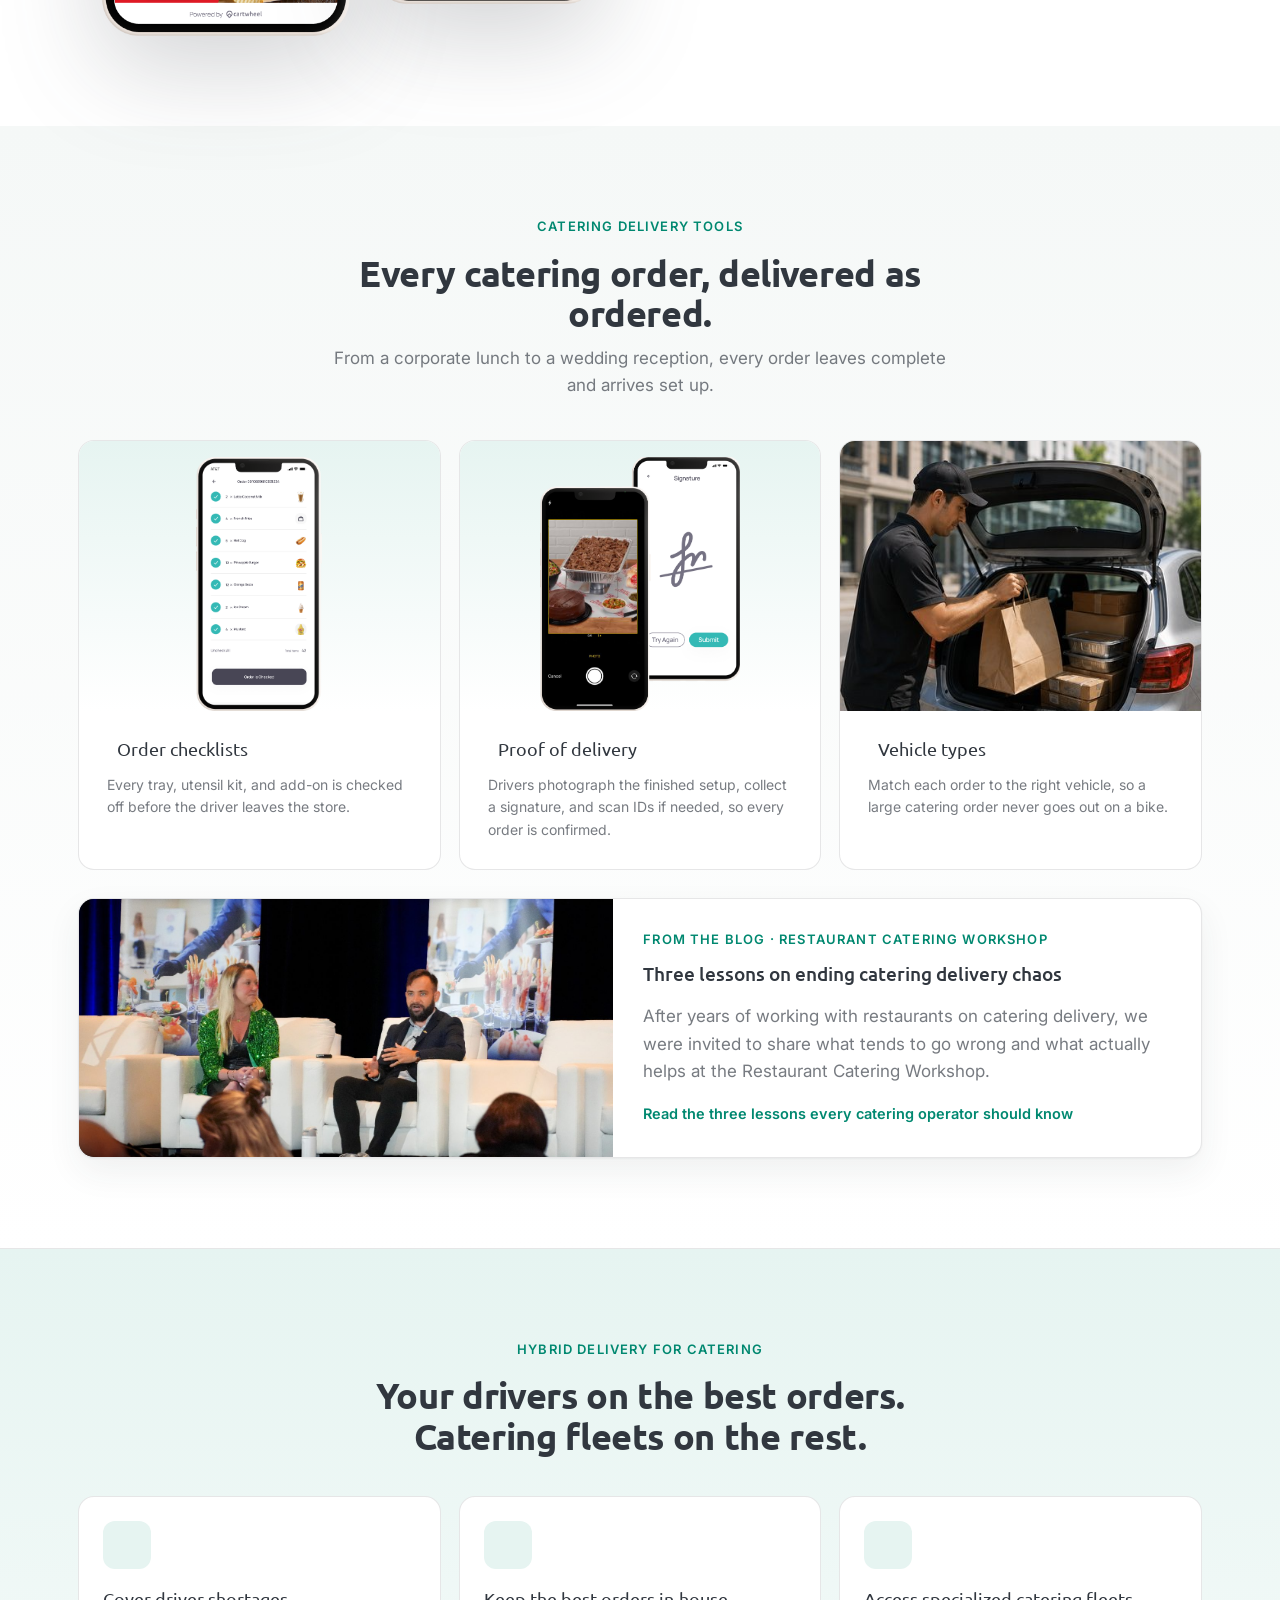
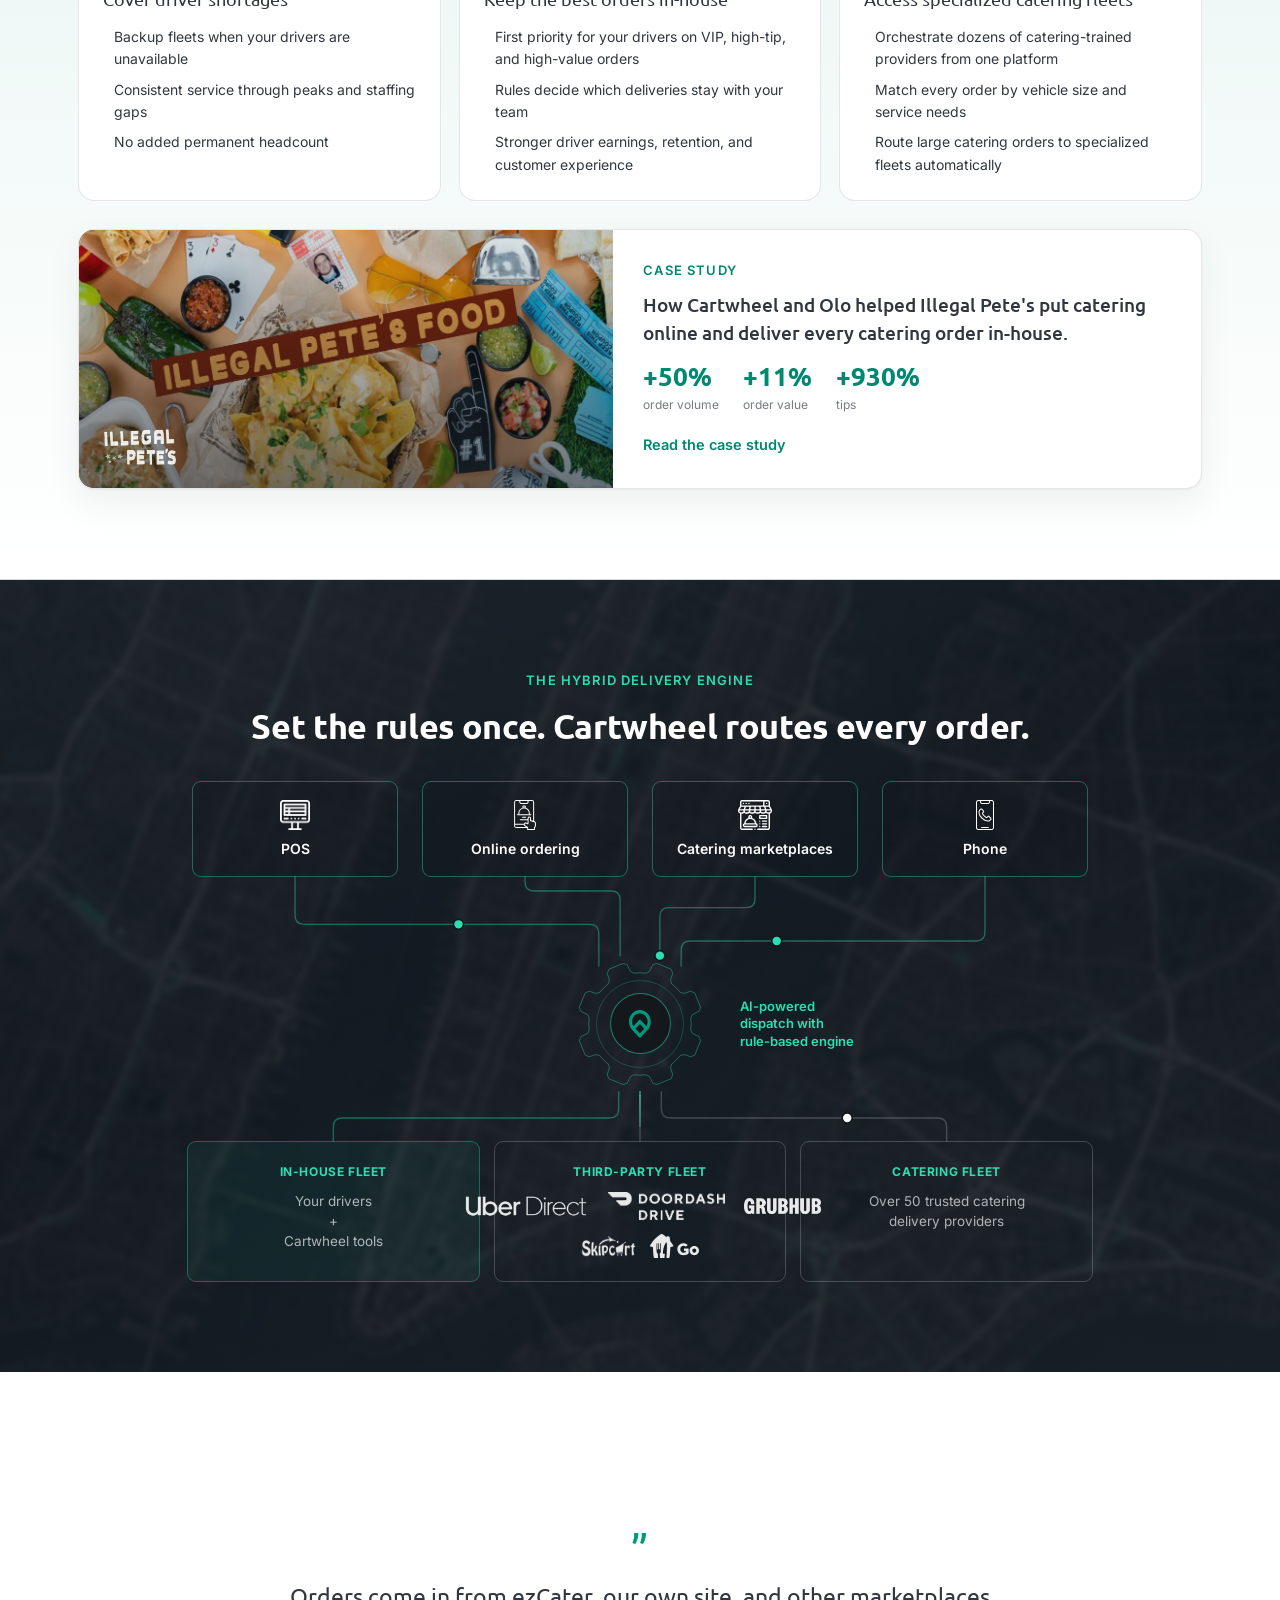
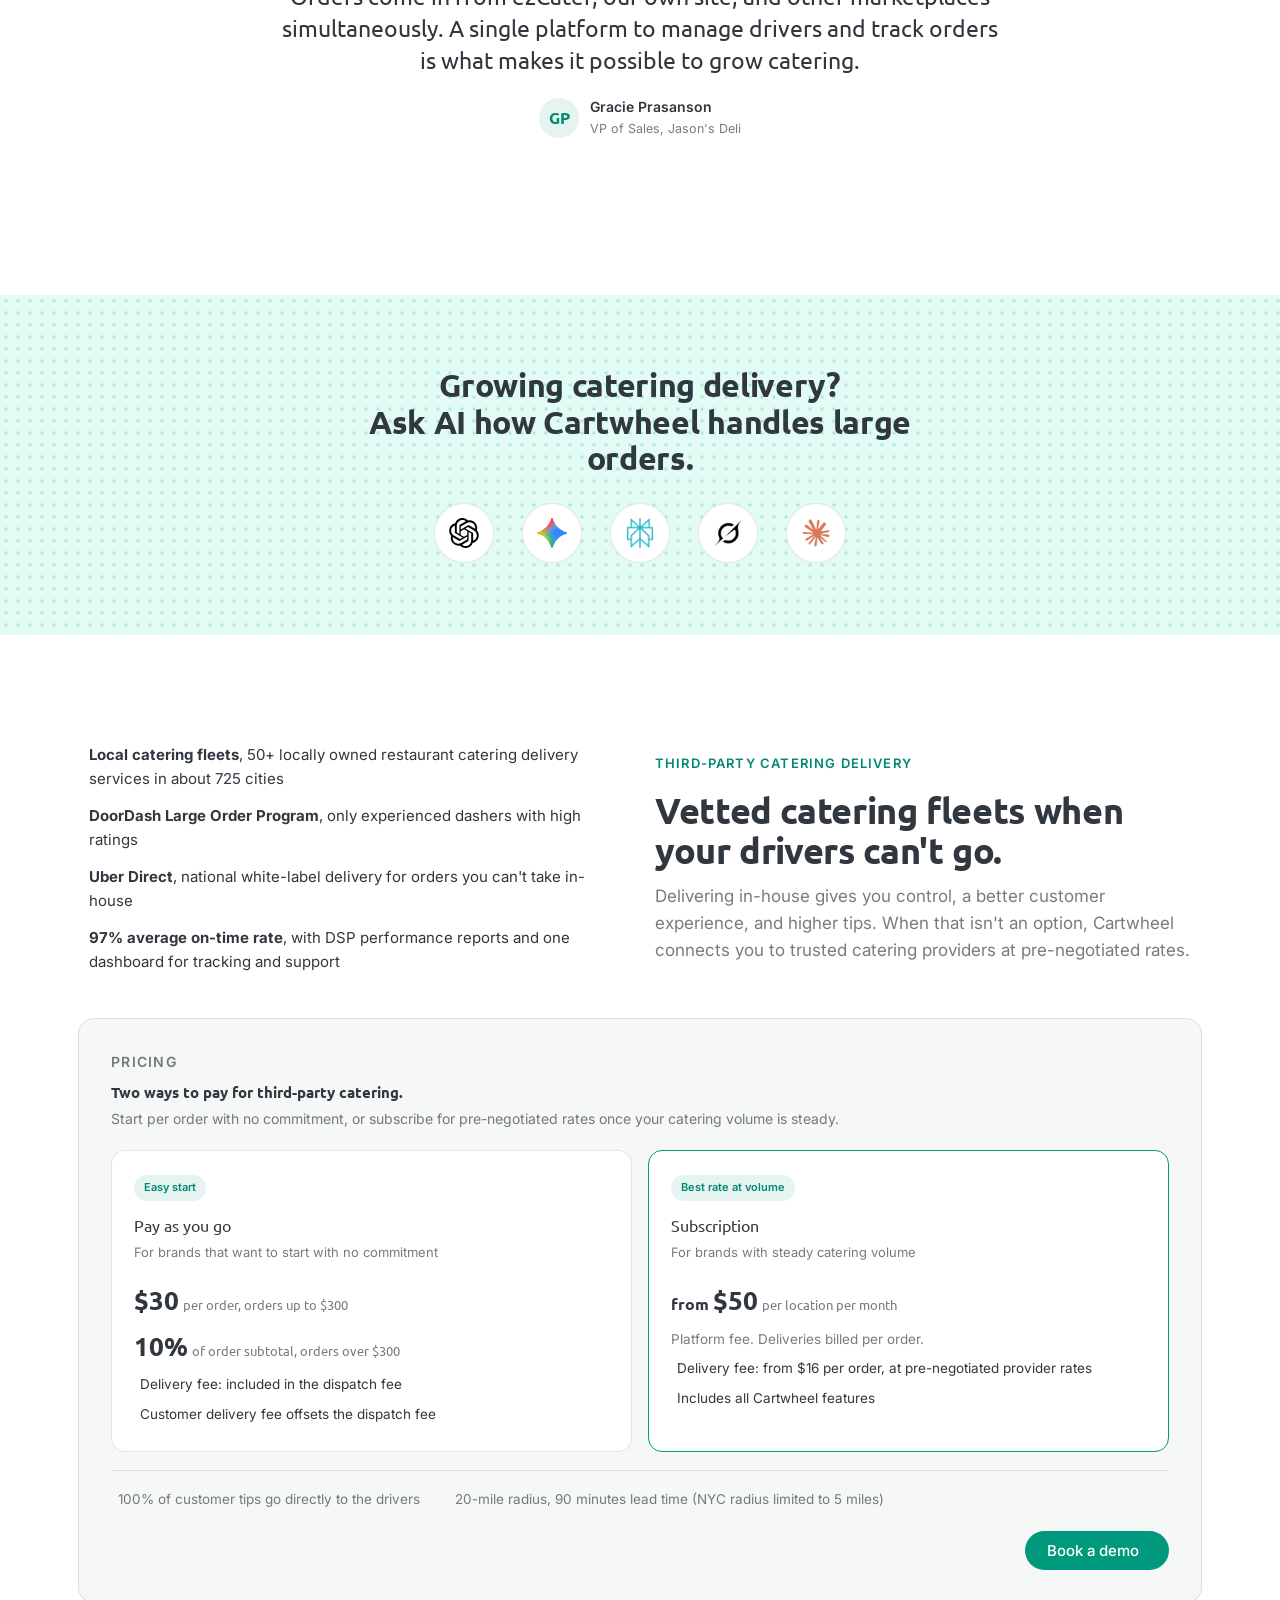
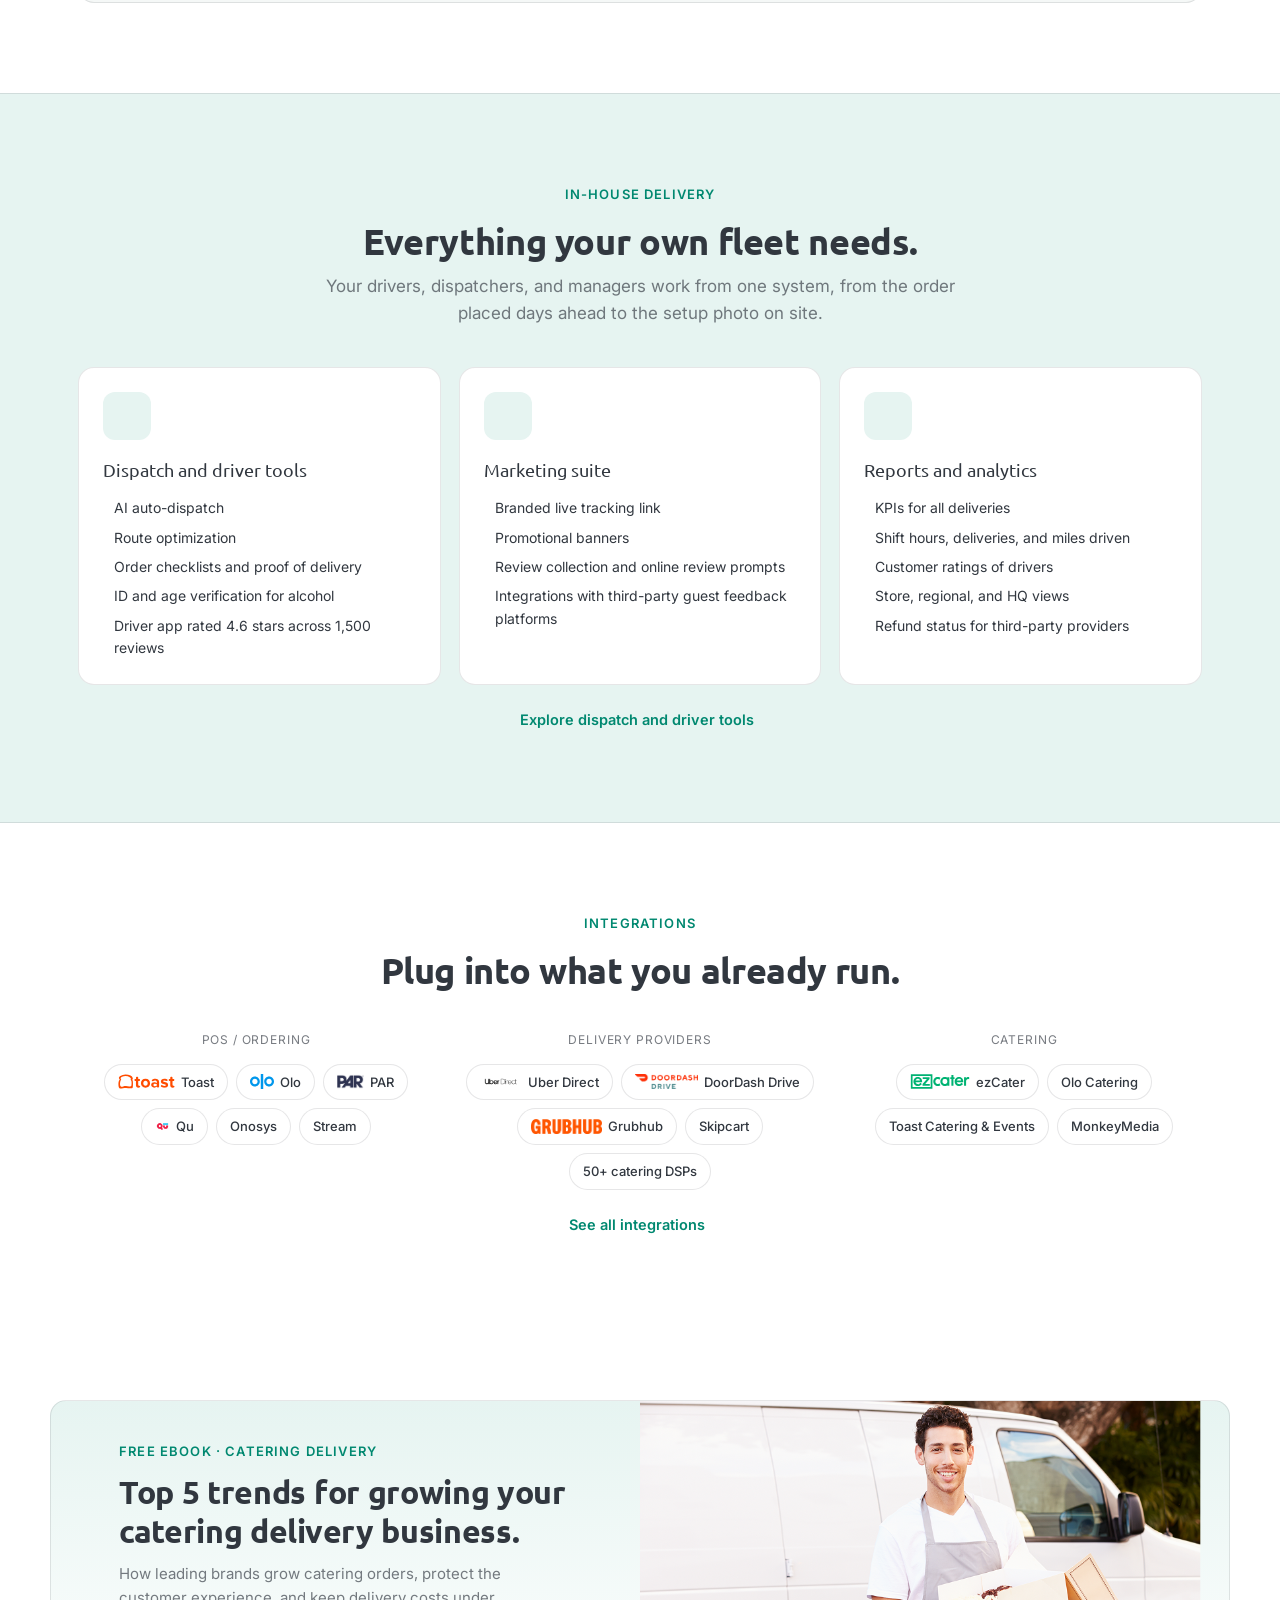
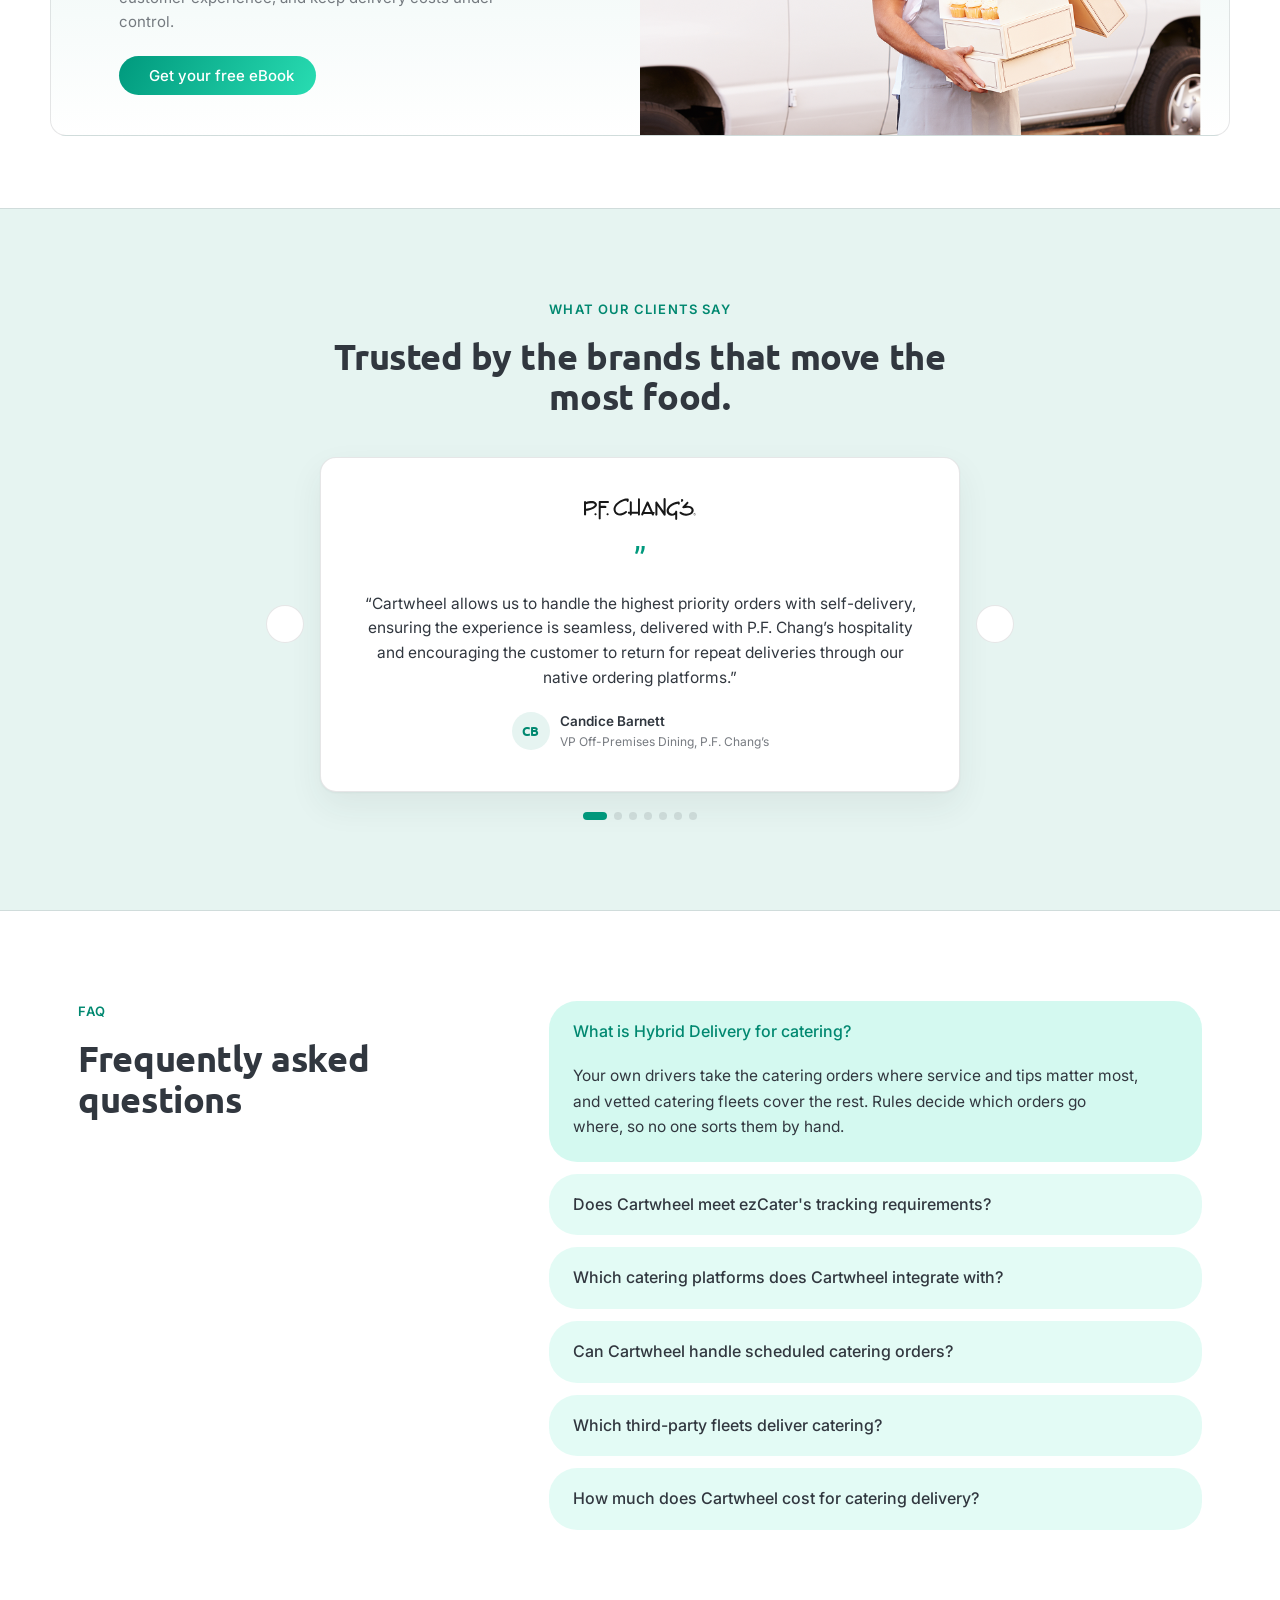
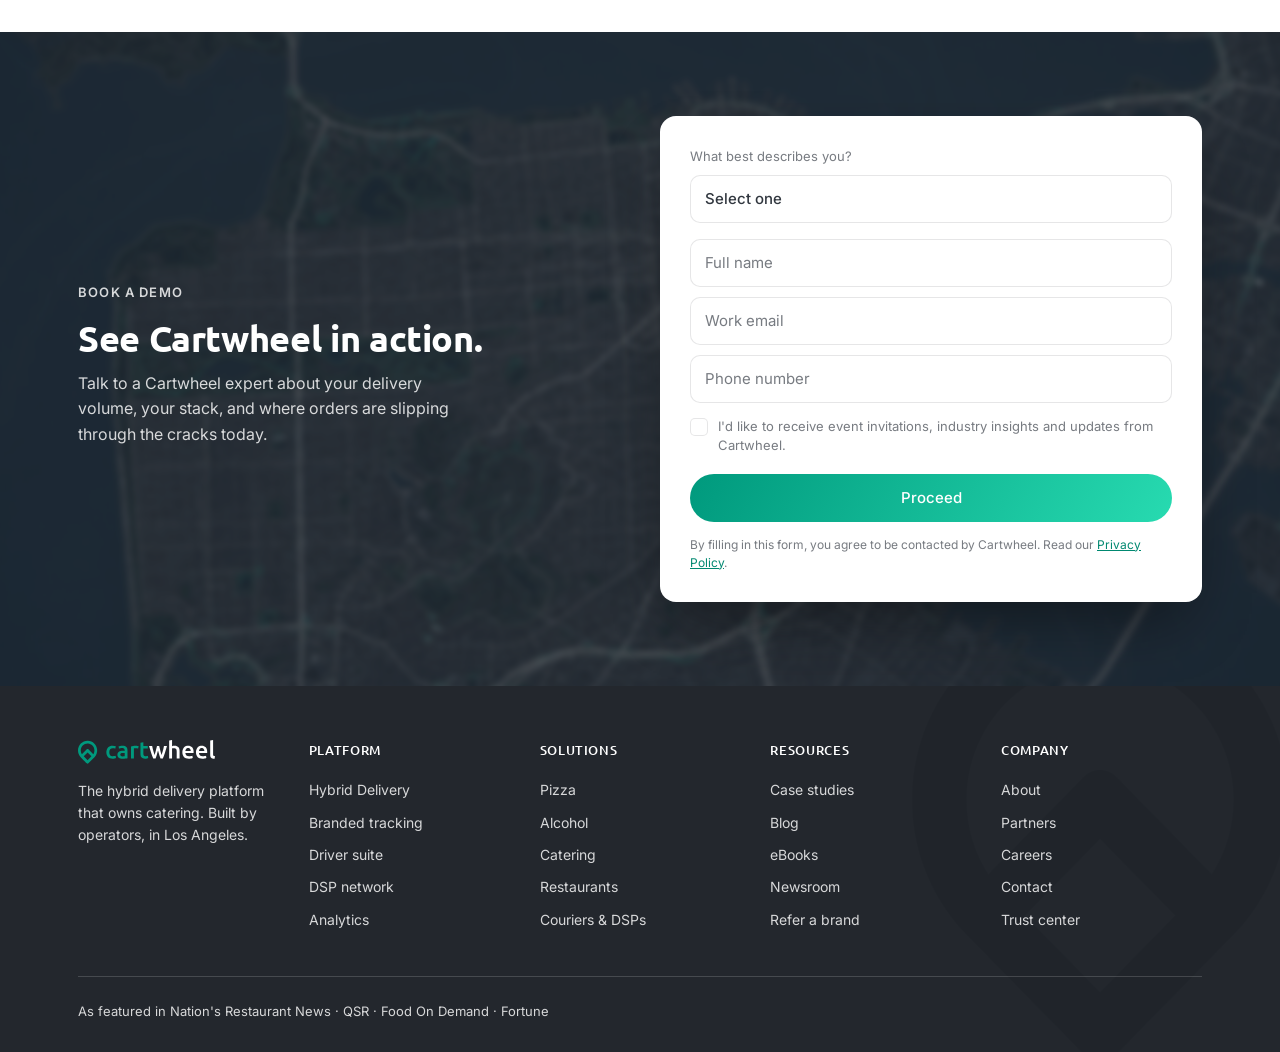
==== commit 058536bb: "Fix mobile responsiveness for shared components (header, footer, logo marquee, testimonials) Port ca" ====
--- a/catering.html
+++ b/catering.html
@@ -94,7 +94,7 @@
         <i class="ti ti-sun theme-icon-dark" aria-hidden="true"></i>
       </button>
       <a href="#" class="hide-sm login-link">Log in</a>
-      <a href="#demo" class="btn btn-gradient">Book a demo</a>
+      <a href="#demo" class="btn btn-gradient hide-sm">Book a demo</a>
       <button type="button" class="nav-toggle icon-square" aria-label="Menu" aria-expanded="false">
         <i class="ti ti-menu-2"></i>
       </button>
@@ -204,14 +204,14 @@
       <div class="logo-track">
         <div style="display:flex;align-items:center;justify-content:center;padding:14px 16px;height:72px;width:170px;flex:none;margin-right:12px"><img src="assets/logo-portillos.svg" alt="Portillo's" style="max-height:30px;max-width:120px"></div>
         <div style="display:flex;align-items:center;justify-content:center;padding:14px 16px;height:72px;width:170px;flex:none;margin-right:12px"><img src="assets/logo-pfchangs.svg" alt="P.F. Chang's" style="max-height:24px;max-width:130px"></div>
-        <div style="display:flex;align-items:center;justify-content:center;padding:14px 16px;height:72px;width:170px;flex:none;margin-right:12px"><img src="assets/logo-potbelly.svg" alt="Potbelly" style="max-height:48px;max-width:110px"></div>
+        <div style="display:flex;align-items:center;justify-content:center;padding:14px 16px;height:72px;width:170px;flex:none;margin-right:12px"><img src="assets/logo-potbelly.png" alt="Potbelly" style="max-height:48px;max-width:110px"></div>
         <div style="display:flex;align-items:center;justify-content:center;padding:14px 16px;height:72px;width:170px;flex:none;margin-right:12px"><img src="assets/logo-lou-malnatis.png" alt="Lou Malnati's" style="max-height:38px;max-width:130px"></div>
         <div style="display:flex;align-items:center;justify-content:center;padding:14px 16px;height:72px;width:170px;flex:none;margin-right:12px"><img src="assets/logo-jasons-deli.svg" alt="Jason's Deli" style="max-height:44px;max-width:110px"></div>
         <div style="display:flex;align-items:center;justify-content:center;padding:14px 16px;height:72px;width:170px;flex:none;margin-right:12px"><img src="assets/logo-giordanos.png" alt="Giordano's" style="max-height:34px;max-width:120px"></div>
         <div style="display:flex;align-items:center;justify-content:center;padding:14px 16px;height:72px;width:170px;flex:none;margin-right:12px"><img src="assets/logo-hungry-howies.png" alt="Hungry Howie's" style="max-height:44px;max-width:143px"></div>
         <div aria-hidden="true" style="display:flex;align-items:center;justify-content:center;padding:14px 16px;height:72px;width:170px;flex:none;margin-right:12px"><img src="assets/logo-portillos.svg" alt="" style="max-height:30px;max-width:120px"></div>
         <div aria-hidden="true" style="display:flex;align-items:center;justify-content:center;padding:14px 16px;height:72px;width:170px;flex:none;margin-right:12px"><img src="assets/logo-pfchangs.svg" alt="" style="max-height:24px;max-width:130px"></div>
-        <div aria-hidden="true" style="display:flex;align-items:center;justify-content:center;padding:14px 16px;height:72px;width:170px;flex:none;margin-right:12px"><img src="assets/logo-potbelly.svg" alt="" style="max-height:48px;max-width:110px"></div>
+        <div aria-hidden="true" style="display:flex;align-items:center;justify-content:center;padding:14px 16px;height:72px;width:170px;flex:none;margin-right:12px"><img src="assets/logo-potbelly.png" alt="" style="max-height:48px;max-width:110px"></div>
         <div aria-hidden="true" style="display:flex;align-items:center;justify-content:center;padding:14px 16px;height:72px;width:170px;flex:none;margin-right:12px"><img src="assets/logo-lou-malnatis.png" alt="" style="max-height:38px;max-width:130px"></div>
         <div aria-hidden="true" style="display:flex;align-items:center;justify-content:center;padding:14px 16px;height:72px;width:170px;flex:none;margin-right:12px"><img src="assets/logo-jasons-deli.svg" alt="" style="max-height:44px;max-width:110px"></div>
         <div aria-hidden="true" style="display:flex;align-items:center;justify-content:center;padding:14px 16px;height:72px;width:170px;flex:none;margin-right:12px"><img src="assets/logo-giordanos.png" alt="" style="max-height:34px;max-width:120px"></div>
--- a/css/styles.css
+++ b/css/styles.css
@@ -255,11 +255,17 @@
 .logo-marquee{overflow:hidden;-webkit-mask-image:linear-gradient(to right,transparent,#000 12%,#000 88%,transparent);mask-image:linear-gradient(to right,transparent,#000 12%,#000 88%,transparent);margin-bottom:26px}
 .logo-track{display:flex;width:max-content;animation:logoscroll 38s linear infinite}
 .logo-marquee:hover .logo-track{animation-play-state:paused}
+@media(max-width:640px){
+  .logo-marquee{overflow:visible;-webkit-mask-image:none;mask-image:none}
+  .logo-track{display:grid;grid-template-columns:repeat(3,1fr);gap:12px;width:auto;animation:none}
+  .logo-track>[aria-hidden="true"]{display:none}
+  .logo-track>div{width:auto!important;margin-right:0!important;padding:14px 10px!important}
+  .logo-track img{max-width:100%!important}
+}
 .logo-chip{display:flex;align-items:center;justify-content:center;padding:14px 16px;height:72px;width:170px;flex:none;margin-right:12px}
 .logo-chip-tall{min-height:72px}
 [data-theme="dark"] .logo-track img[src*="pfchangs"],[data-theme="dark"] .logo-track img[src*="lou-malnatis"]{filter:grayscale(1) brightness(0) invert(1) opacity(.92)}
 [data-theme="dark"] .cat-tcard-logo[src*="pfchangs"]{filter:brightness(0) invert(1);opacity:.9}
-[data-theme="dark"] .cat-tcard-logo[src*="logo-potbelly.svg"]{content:url("assets/logo-potbelly-white.svg")}
 .trust-chips{display:flex;flex-wrap:wrap;justify-content:center;gap:14px 28px}
 .trust-chip{display:inline-flex;align-items:center;gap:8px;font-size:14px;color:var(--muted)}
 .trust-chip i{color:var(--teal);font-size:18px}
@@ -390,6 +396,7 @@
 .footer-col-inner{position:relative;z-index:1}
 .footer-bottom{position:relative;z-index:1;border-top:1px solid var(--dark-border);padding-top:24px;display:flex;justify-content:space-between;align-items:center;flex-wrap:wrap;gap:14px;font-size:13px}
 .footer-social{display:flex;gap:16px}
+@media(max-width:640px){.footer-grid{grid-template-columns:1fr 1fr!important;gap:24px 18px!important}.footer-brand{grid-column:1/-1!important;min-width:0!important}}
 .footer-social a{font-size:19px;color:var(--ondark-muted)}
 
 /* ===== Catering page ===== */
@@ -892,16 +899,18 @@
 .model-chip{display:inline-flex;align-items:center;gap:7px;white-space:nowrap;font:600 clamp(12.5px,1vw,14px)/1 var(--body);padding:12px clamp(12px,1.2vw,16px);border:1px solid var(--border);border-radius:999px;background:var(--surface);color:var(--text);box-shadow:var(--shadow);transition:.15s}
 .model-chip:hover{border-color:var(--teal);color:var(--teal-d)}
 .model-chip i{color:var(--teal);font-size:19px}
-.map-scene{position:relative;width:100%;max-width:560px;margin:0 auto;border-radius:var(--card-radius);overflow:hidden;box-shadow:var(--shadow)}
-.map-scene img{width:100%;height:auto;display:block}
-.map-scene .map-overlay{position:absolute;inset:0;width:100%;height:100%}
-[data-theme="dark"] .map-scene .map-overlay{filter:invert(1)}
-.map-badge{position:absolute;display:flex;flex-direction:column;align-items:center;gap:4px}
+.map-scene{position:relative;width:100%;max-width:560px;aspect-ratio:976/640;margin:0 auto;border-radius:var(--card-radius);overflow:hidden;box-shadow:var(--shadow)}
+.map-stage{position:absolute;left:0;top:0;width:976px;height:640px;transform-origin:top left}
+.map-stage .map-bg{position:absolute;left:0;top:-170px;width:976px;height:952px;max-width:none;display:block}
+.map-stage .map-overlay{position:absolute;inset:0;width:875px;height:405px}
+[data-theme="dark"] .map-stage .map-overlay{filter:invert(1)}
+[data-theme="dark"] .map-ink{filter:invert(1)}
+.map-badge{display:flex;flex-direction:column;align-items:center;gap:4px}
 .map-badge img{height:auto}
 .map-badge-dot{display:grid;place-items:center;width:34px;height:34px;border-radius:14px;background:#008C73;color:#fff;font-size:17px;box-shadow:0 10px 20px rgba(0,140,115,.35)}
-.map-badge-1{left:14%;top:18%}
-.map-badge-2{left:46%;top:58%}
-.map-badge-3{left:76%;top:12%}
+.rider{position:absolute;left:0;top:0;offset-rotate:0deg;offset-anchor:50% 100%;opacity:0}
+@keyframes rideOut{0%{offset-distance:0%;opacity:0}5%{opacity:1}70%{opacity:1}90%{opacity:0}100%{offset-distance:100%;opacity:0}}
+@media(prefers-reduced-motion:reduce){.rider{opacity:1!important;animation:none!important}}
 .flip-card{perspective:1200px;cursor:pointer;outline:none}
 .flip-inner{display:grid;transform-style:preserve-3d;transition:transform .65s cubic-bezier(.4,.2,.2,1)}
 .flip-card:hover .flip-inner,.flip-card:focus .flip-inner{transform:rotateY(180deg)}
@@ -937,11 +946,17 @@
 .dt-radial-ring-2{width:230px;height:230px;border:1px dashed var(--muted);opacity:.6}
 .dt-radial-ring-3{width:160px;height:160px;border:1px solid var(--teal)}
 .dt-radial-center{width:96px;height:96px;background:var(--teal);display:grid;place-items:center;color:#fff;font-size:40px;box-shadow:0 14px 30px rgba(0,153,125,.35)}
-.dt-radial-node{position:absolute;display:grid;place-items:center;width:58px;height:58px;border-radius:50%;background:#fff;border:1px solid var(--border);box-shadow:var(--shadow)}
+.dt-radial-node{display:grid;place-items:center;width:58px;height:58px;border-radius:50%;background:#fff;border:1px solid var(--border);box-shadow:var(--shadow)}
 .dt-radial-node img{width:34px;height:34px}
-.dt-radial-node-1{left:50%;top:6%;transform:translate(-50%,-50%);width:76px;height:76px;font:700 22px/1 var(--body);color:#111}
-.dt-radial-node-2{left:84%;top:32%;transform:translate(-50%,-50%)}
-.dt-radial-node-3{left:16%;top:74%;transform:translate(-50%,-50%)}
+.dt-radial-node-1{width:76px;height:76px;font:700 22px/1 var(--body);color:#111}
+.dt-radial-pos{position:absolute}
+.dt-radial-pos-1{left:50%;top:6%;transform:translate(-50%,-50%)}
+.dt-radial-pos-2{left:84%;top:32%;transform:translate(-50%,-50%)}
+.dt-radial-pos-3{left:16%;top:74%;transform:translate(-50%,-50%)}
+.orbit{position:absolute;inset:0;animation:orbit var(--d,30s) linear infinite}
+.orbit-rev{animation:orbit var(--d,30s) linear infinite reverse}
+@keyframes orbit{to{transform:rotate(360deg)}}
+@media(prefers-reduced-motion:reduce){.orbit,.orbit-rev{animation:none}}
 .feat-check-list{display:flex;flex-direction:column;gap:10px}
 .feat-check-item{display:inline-flex;align-items:flex-start;gap:9px;font-size:14px;color:var(--muted)}
 .feat-check-item i{color:var(--teal);font-size:17px;flex-shrink:0;margin-top:2px}
@@ -1090,7 +1105,7 @@
 .t-dot{height:9px;width:9px;border-radius:999px;border:none;padding:0;cursor:pointer;background:rgba(49,55,63,.22);transition:width .3s ease,background .3s ease}
 .t-dot.on{width:26px;background:var(--teal-d)}
 [data-theme="dark"] .t-dot{background:rgba(255,255,255,.42)}
-@media(max-width:640px){.t-carousel{gap:8px}.t-nav{width:38px;height:38px;font-size:18px}.t-view{min-height:600px}}
+@media(max-width:640px){.t-carousel{gap:0}.t-nav{display:none}.t-view{min-height:600px;touch-action:pan-y;background:transparent;border:none;box-shadow:none}.t-slide{background:var(--surface);border:1px solid var(--border);border-radius:16px;box-shadow:var(--shadow)}}
 @media(prefers-reduced-motion:reduce){.t-slide{transition:none}}
 
 /* ===== Case studies marquee ===== */
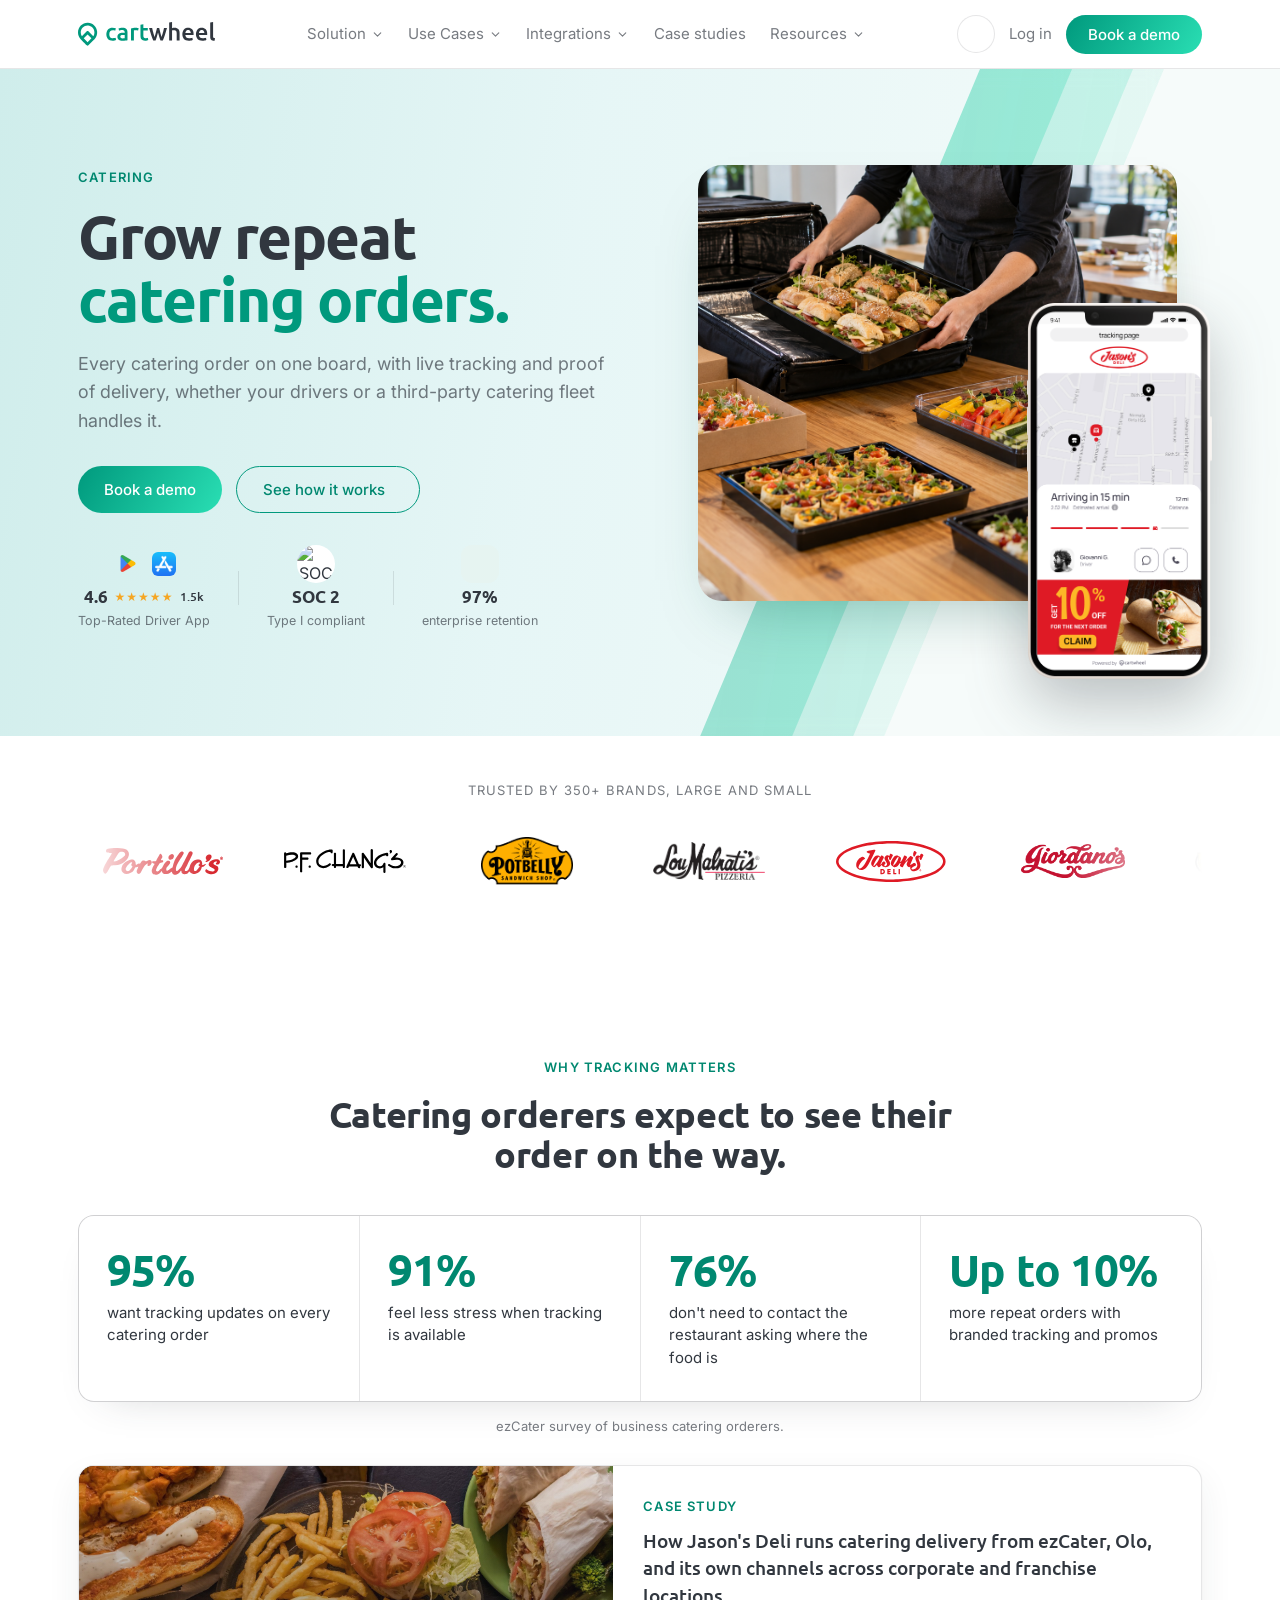
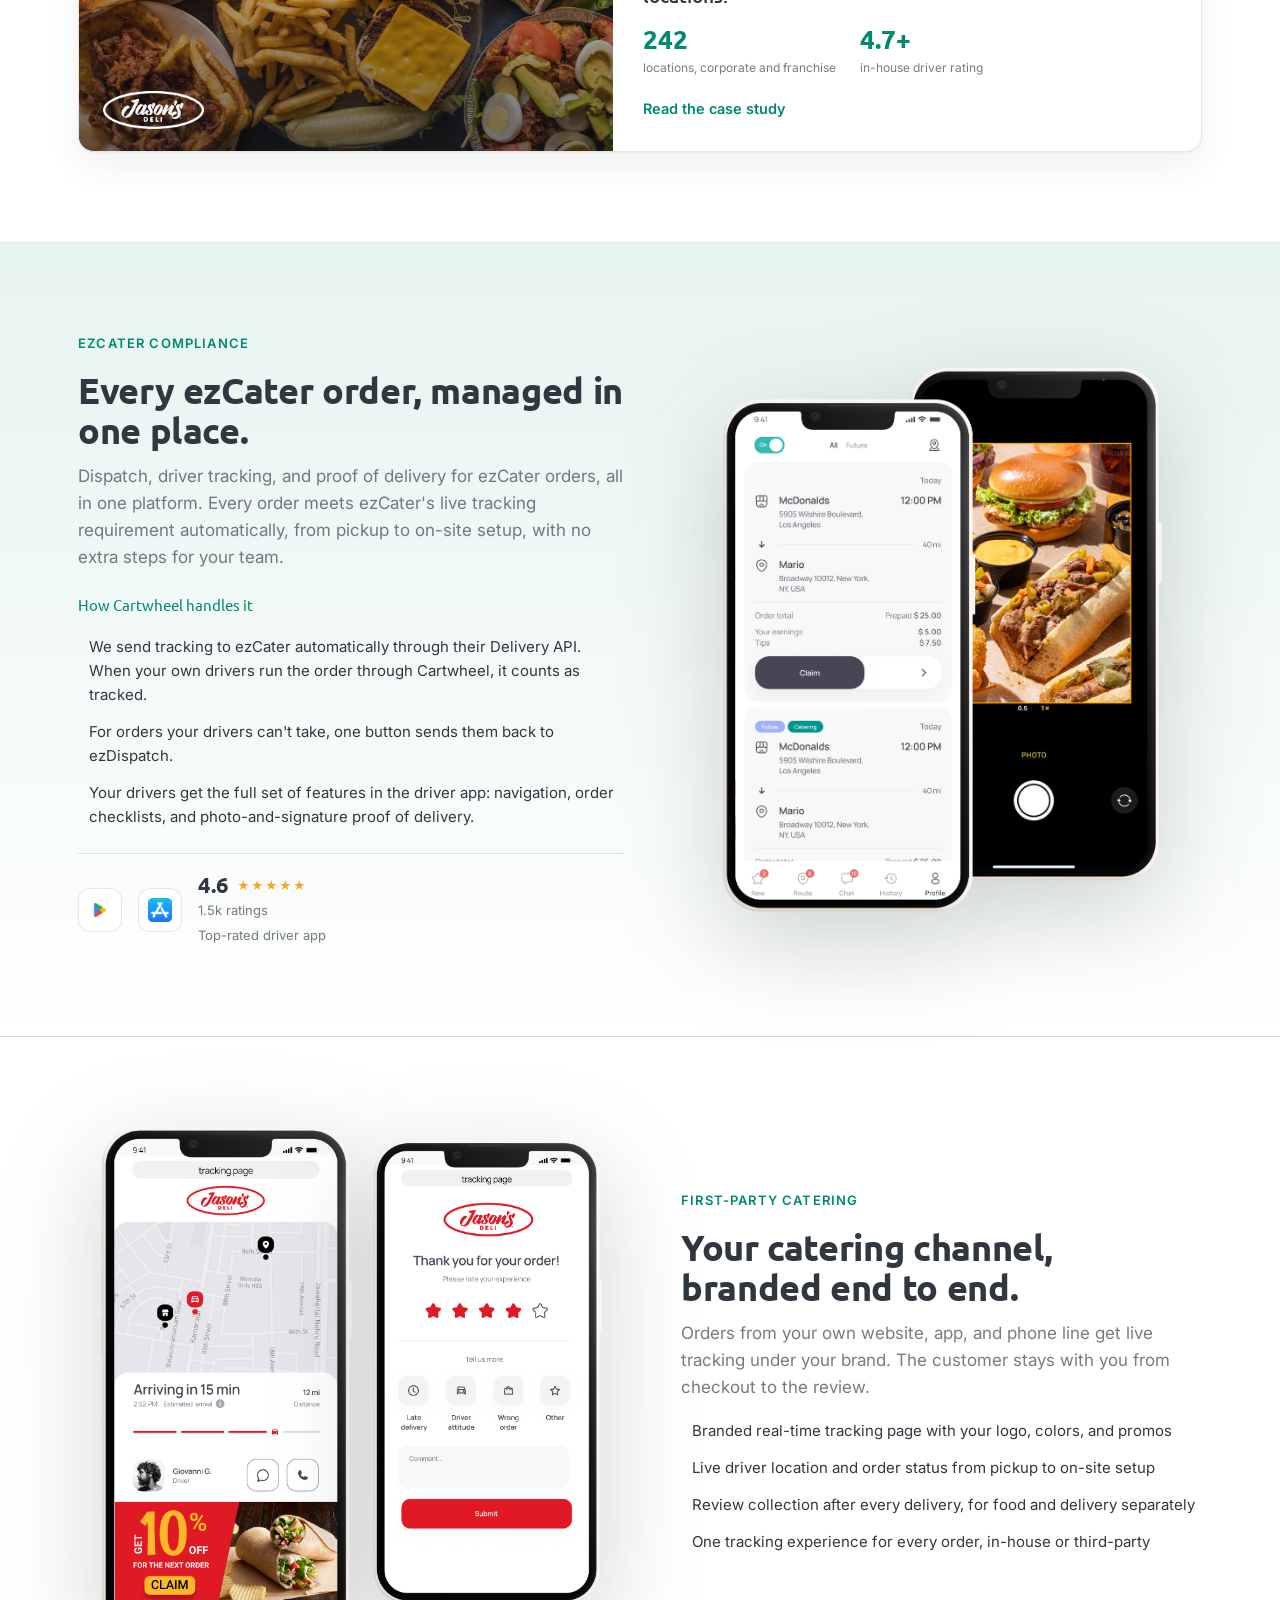
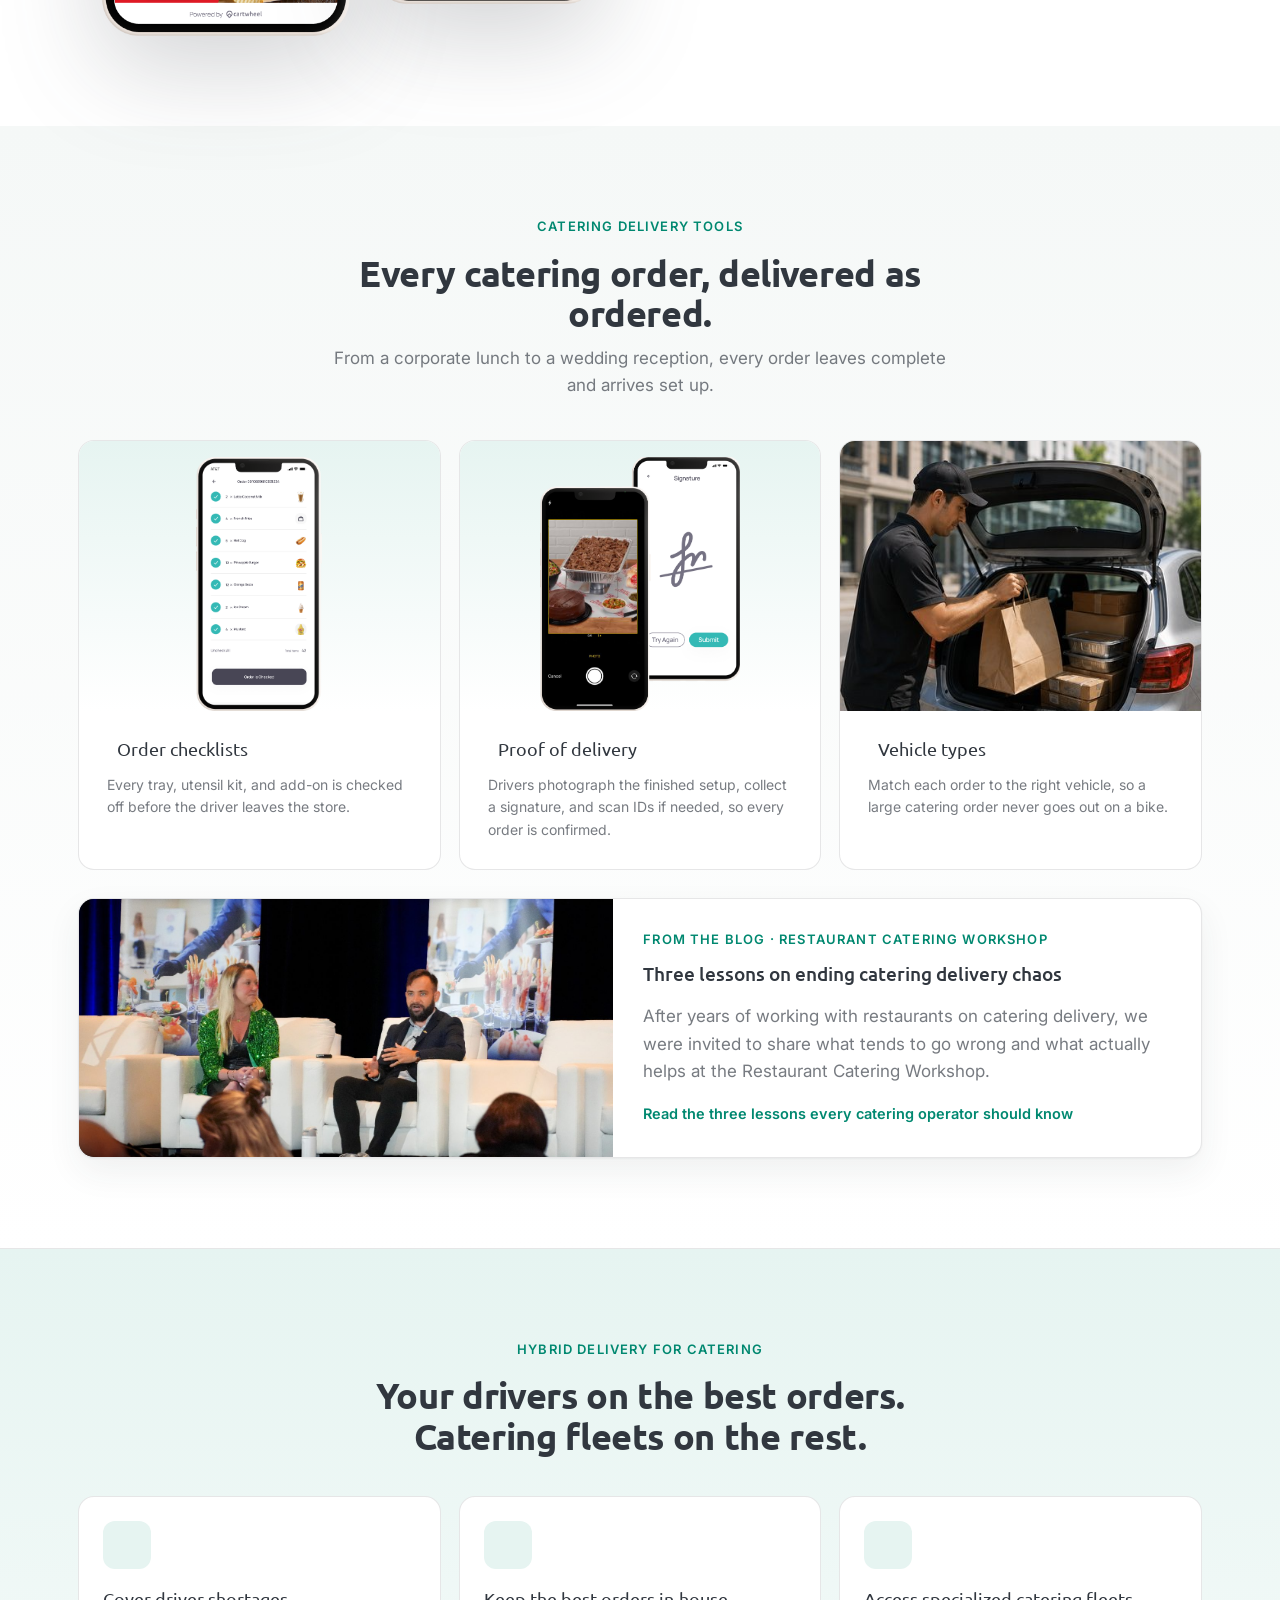
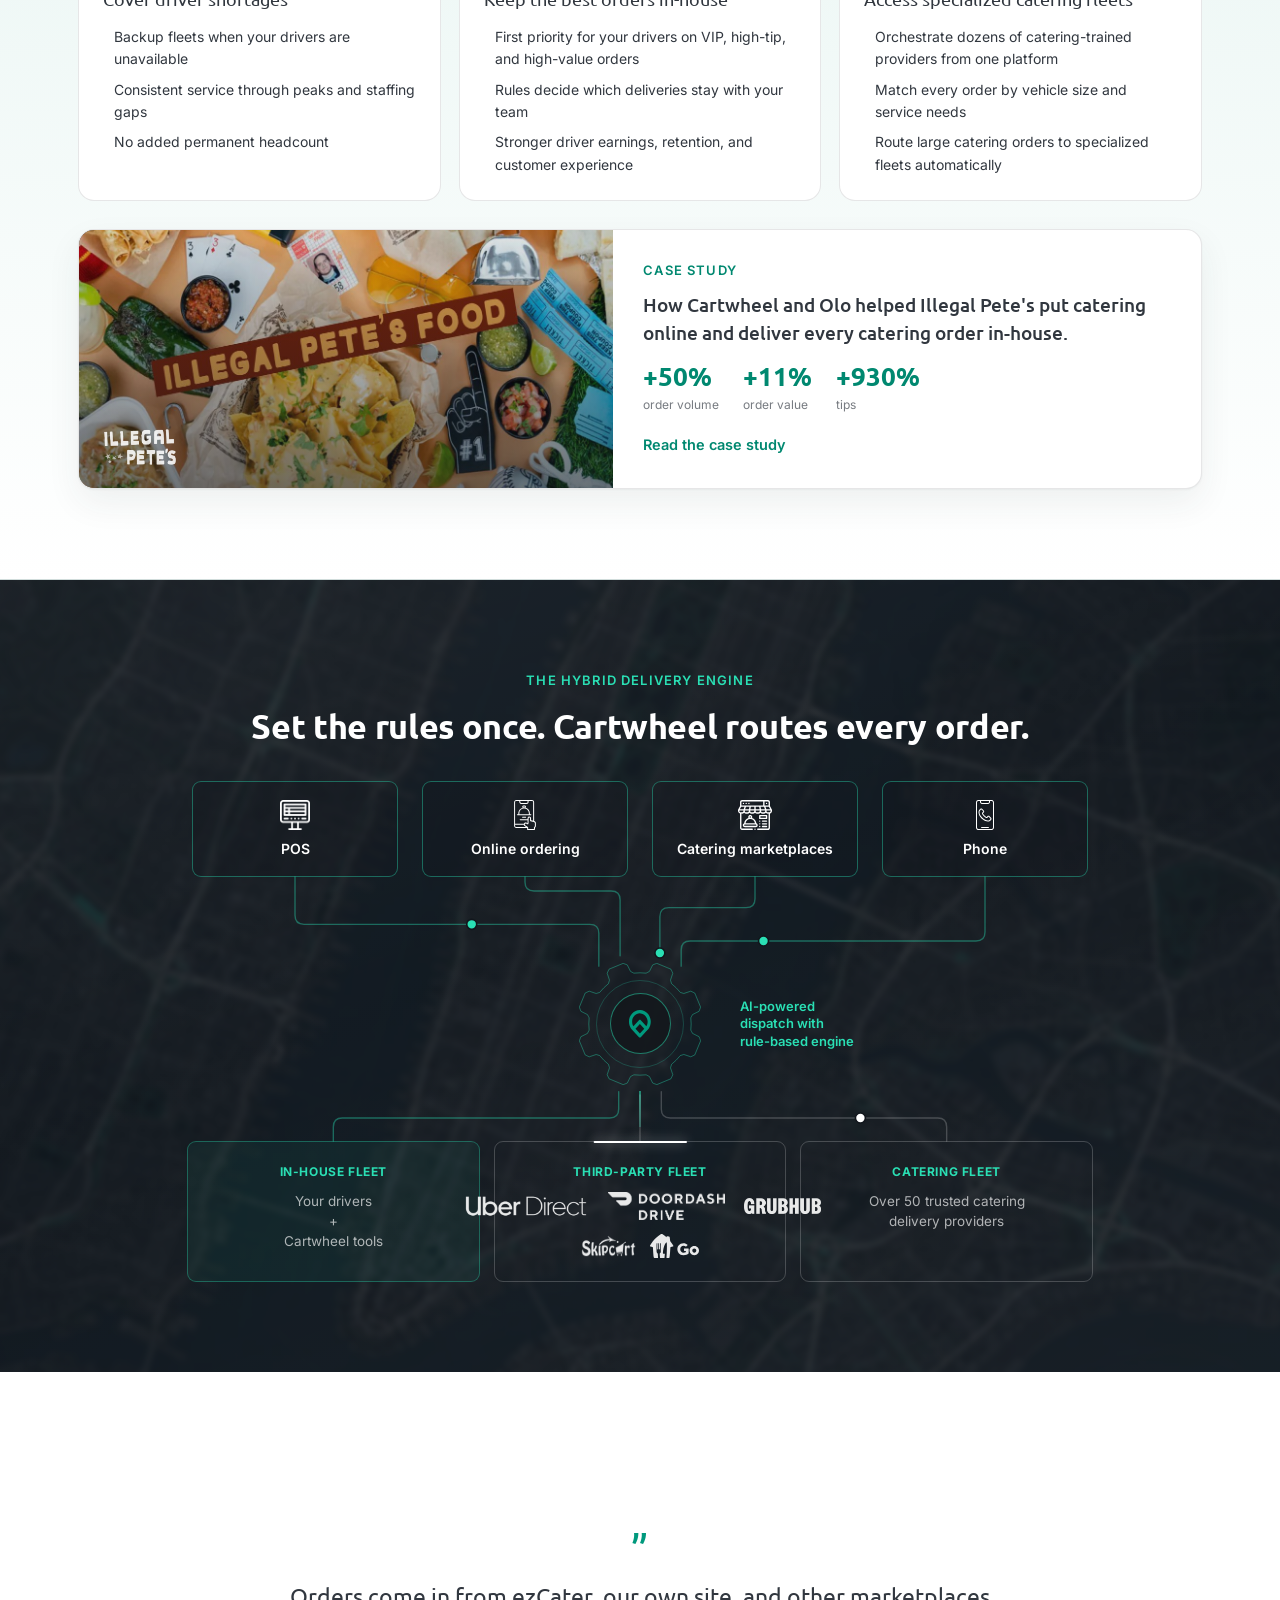
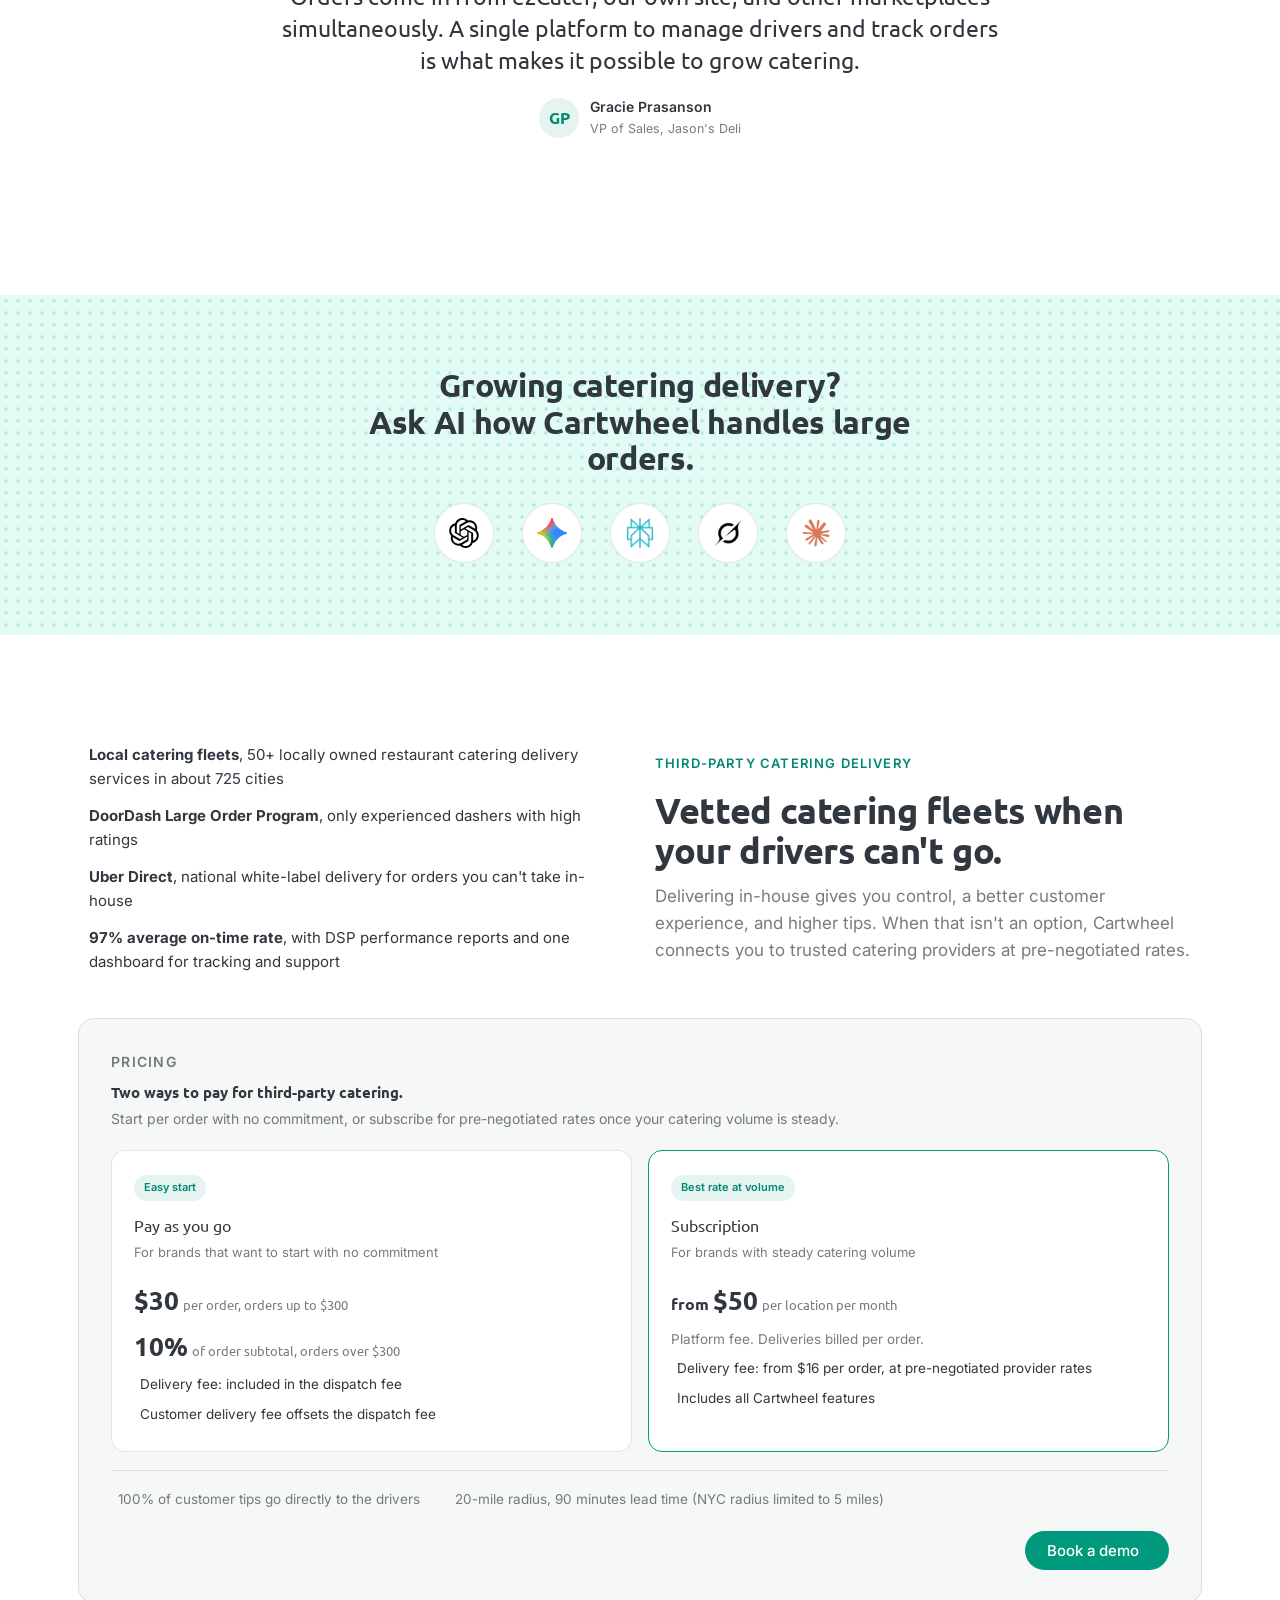
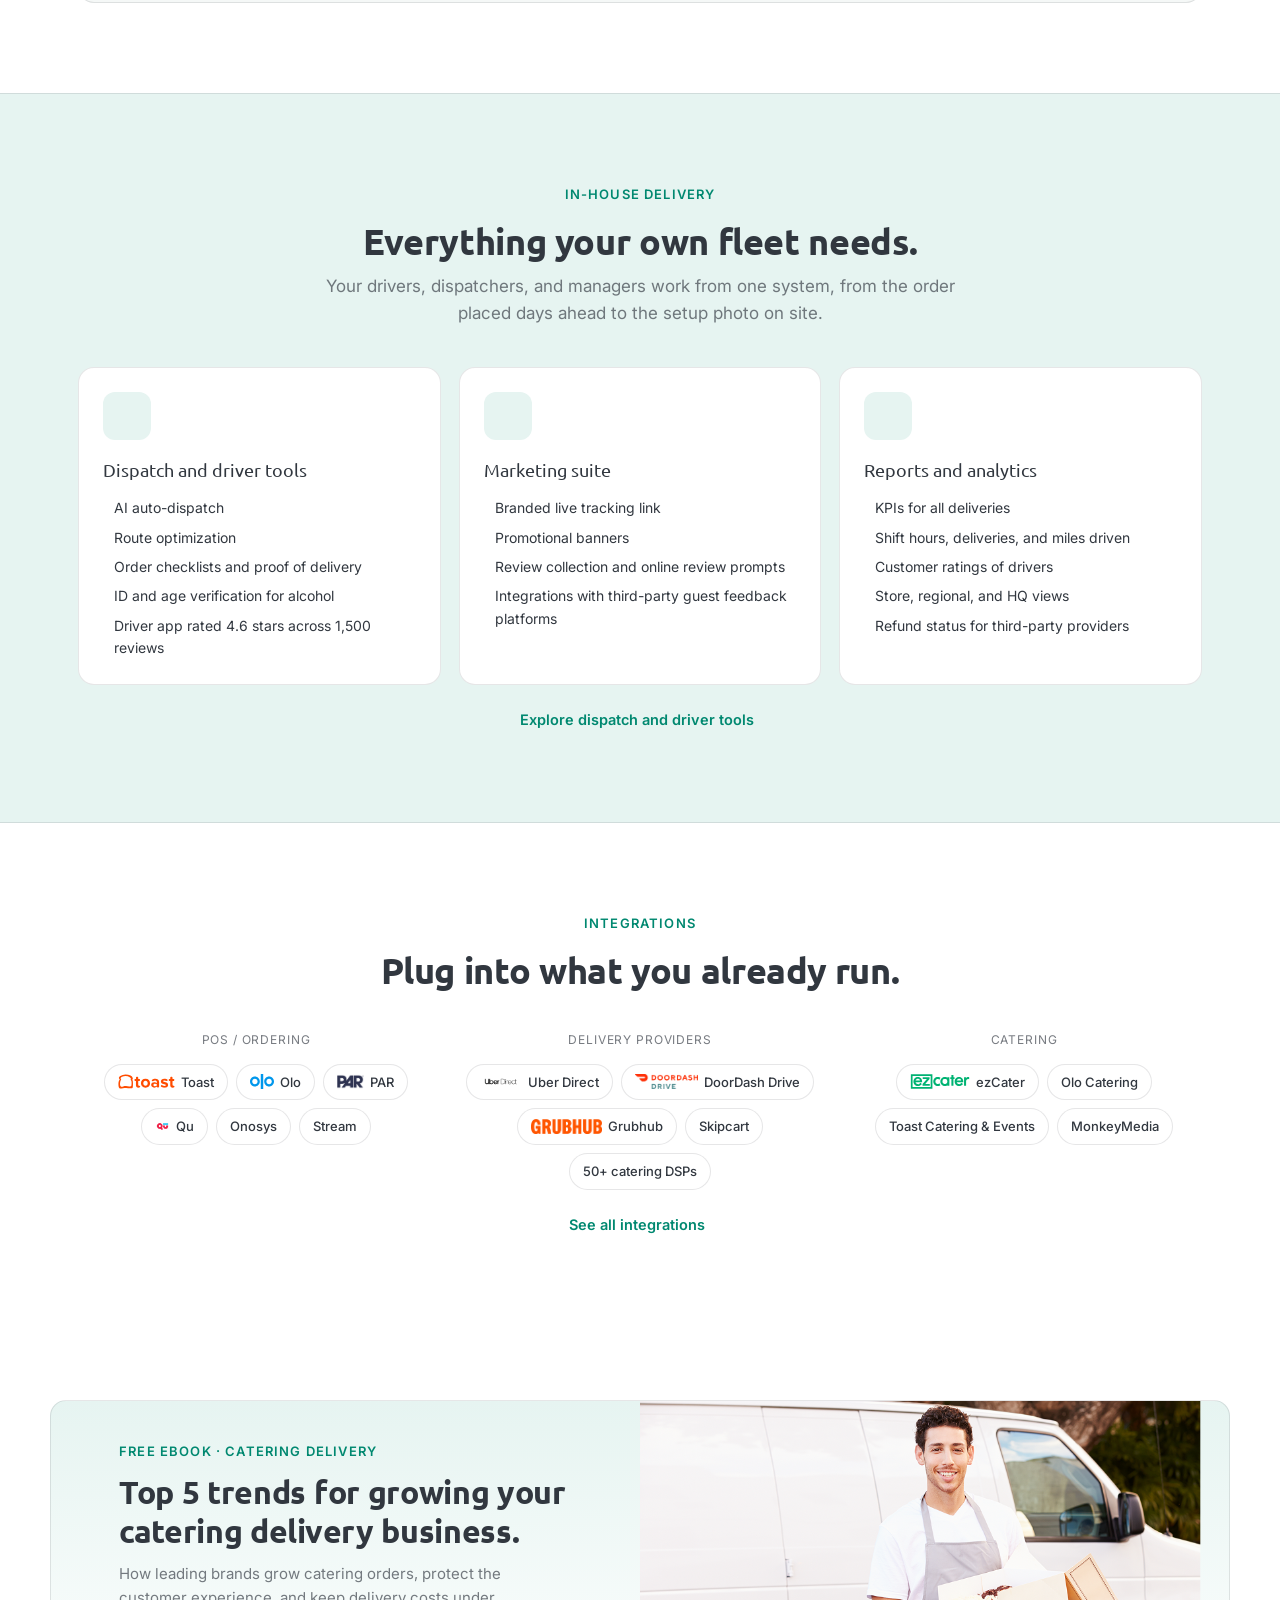
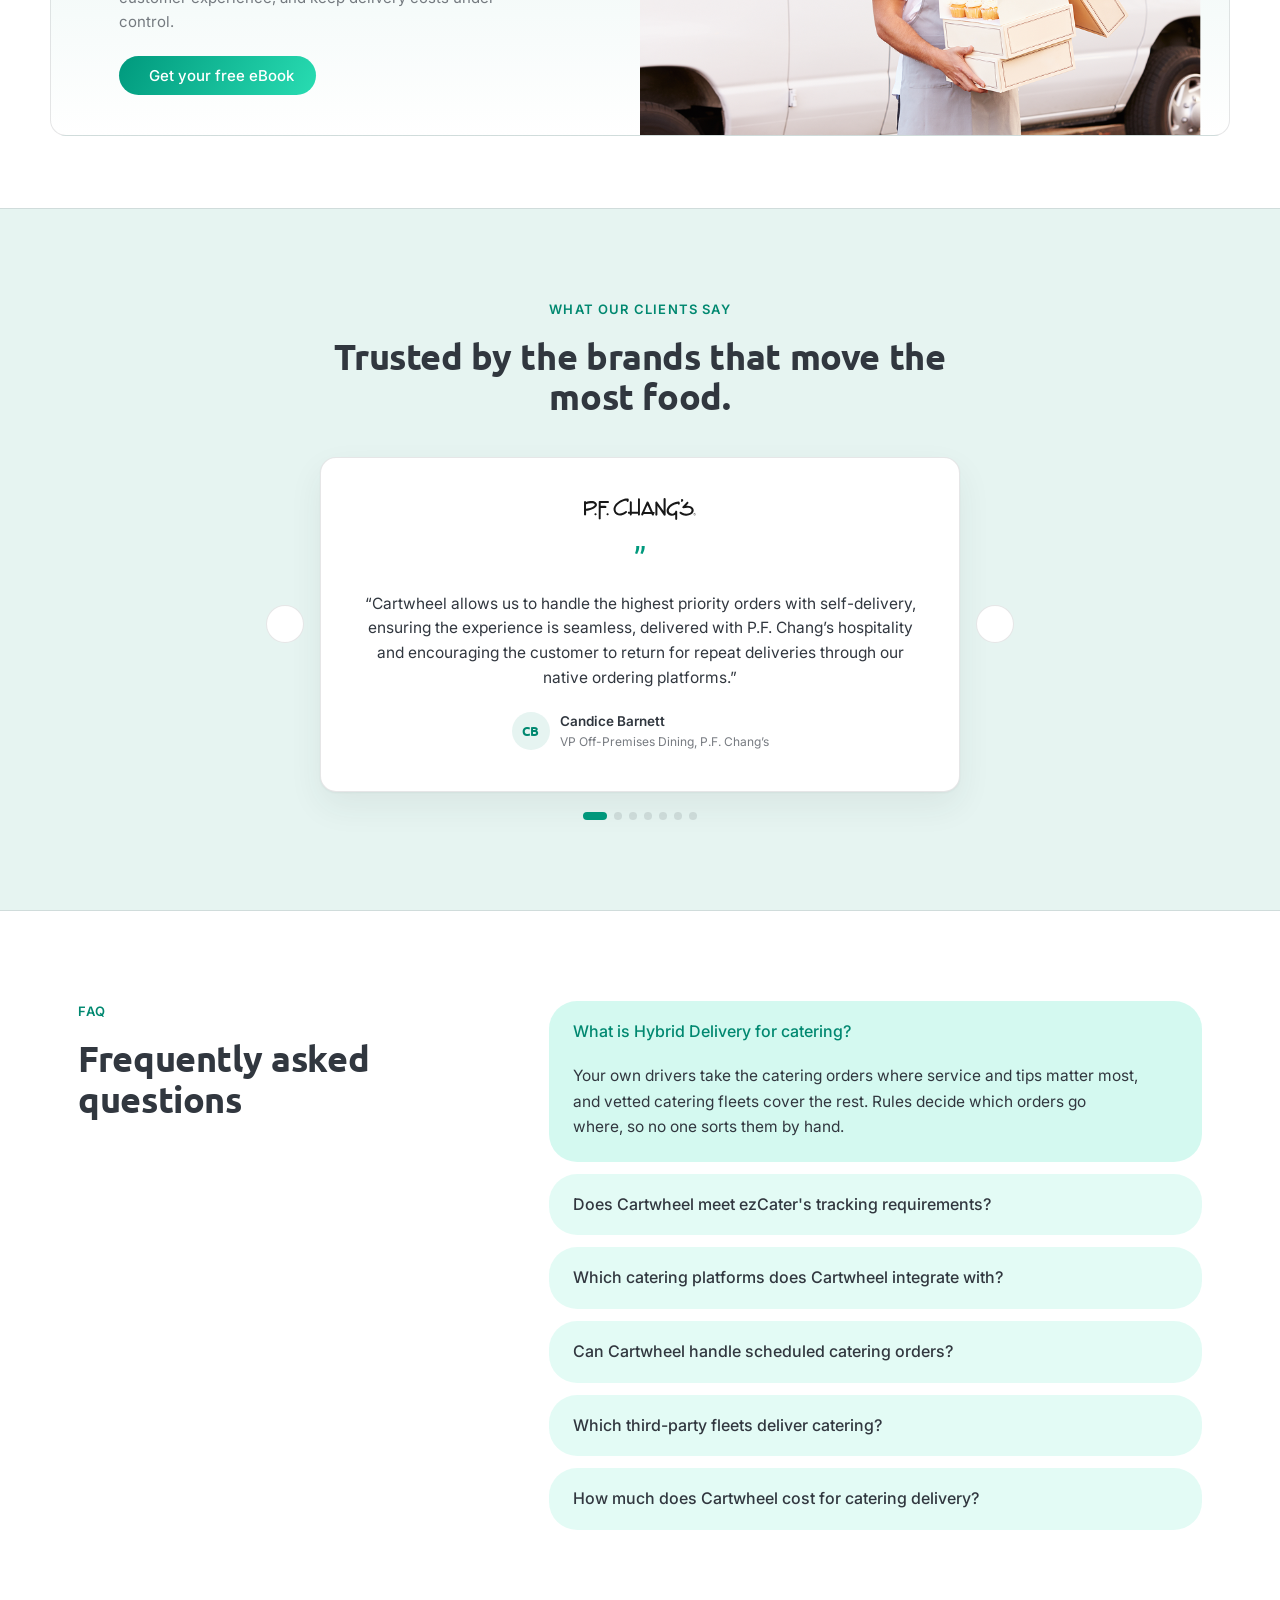
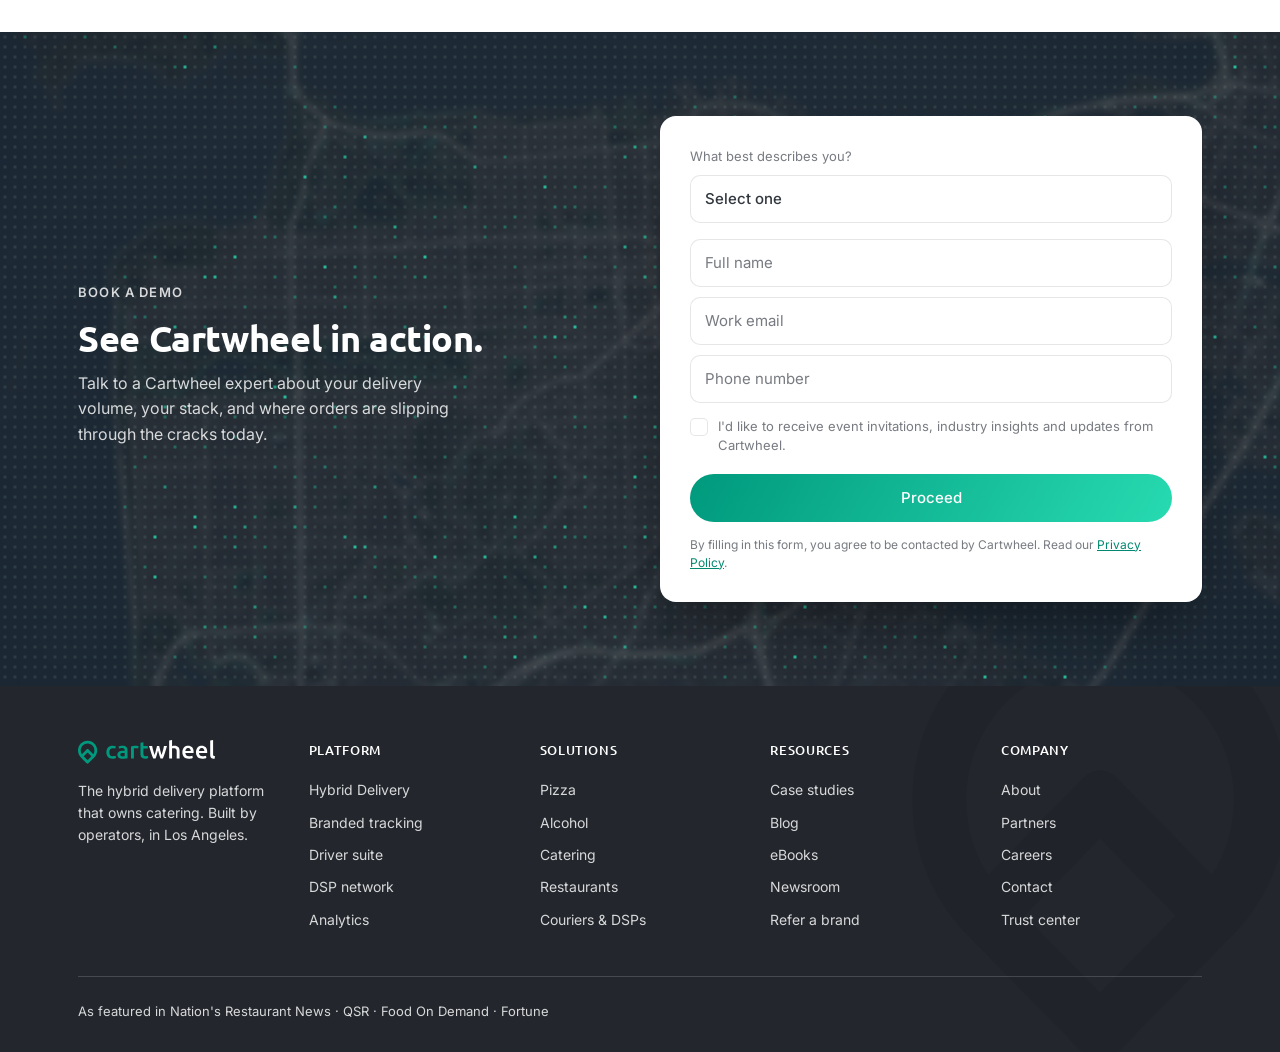
==== commit 0d6fa167: "Add interactive pixel-map background and pin cursor to Book a demo section Port canon's #demo effect" ====
--- a/catering.html
+++ b/catering.html
@@ -702,6 +702,10 @@
 
 <!-- BOOK A DEMO -->
 <section id="demo" class="cat-lead">
+  <div class="demo-map-sharp"></div>
+  <div class="demo-dim"></div>
+  <div class="demo-cursor"><img src="assets/cartwheel-mark.svg" alt="" aria-hidden="true"></div>
+  <canvas class="demo-px"></canvas>
   <div class="wrap cat-lead-grid">
     <div class="cat-lead-copy">
       <p class="eyebrow eyebrow-onbright">Book a demo</p>
--- a/css/styles.css
+++ b/css/styles.css
@@ -639,12 +639,28 @@
 /* Lead form */
 .cat-lead{position:relative;overflow:hidden;padding:clamp(56px,8vw,84px) 0;background:var(--dark);color:#fff}
 .cat-lead::before{content:"";position:absolute;inset:-20px;background:url('../assets/demo-map-bg.png') center/cover no-repeat;filter:blur(3px);pointer-events:none}
-.cat-lead::after{content:"";position:absolute;inset:0;background:var(--dark);opacity:.55;pointer-events:none}
 .cat-lead-grid{position:relative;z-index:1;display:grid;grid-template-columns:1fr 1fr;gap:40px;align-items:center}
 .cat-lead-copy p{color:var(--ondark-muted);max-width:40ch;margin-top:12px}
 .cat-lead-form{--surface:#ffffff;--text:#31373F;--head:#31373F;--muted:rgba(49,55,63,.66);--border:rgba(49,55,63,.12);--teal-d:#008870;--teal-wash:#E6F4F1;--shadow:0 1px 2px rgba(49,55,63,.05),0 14px 34px rgba(49,55,63,.07);background:var(--surface);border-radius:var(--card-radius);padding:clamp(24px,3vw,30px);box-shadow:0 30px 60px -18px rgba(0,0,0,.45)}
 .cat-lead-note{font-size:12px;color:var(--muted);margin-top:14px;line-height:1.5}
 .cat-lead-note a{color:var(--teal-d);text-decoration:underline}
+
+/* Demo section interactive pixel map + pin cursor */
+.demo-map-sharp{position:absolute;inset:-20px;background:url('../assets/demo-map-bg.png') center/cover no-repeat;pointer-events:none;opacity:0;transition:opacity .4s ease}
+.demo-dim{position:absolute;inset:0;background:var(--dark);opacity:.55;pointer-events:none}
+.demo-px{position:absolute;inset:0;width:100%;height:100%;pointer-events:none}
+.demo-cursor{position:absolute;left:0;top:0;z-index:8;pointer-events:none;opacity:0;transition:opacity .2s ease}
+.demo-cursor img{height:34px;width:auto;display:block;filter:drop-shadow(0 6px 10px rgba(0,0,0,.5));transform-origin:50% 100%}
+.demo-cursor.hop img{animation:demoCurHop .45s cubic-bezier(.45,.05,.35,1)}
+@keyframes demoCurHop{0%{transform:translateY(0)}40%{transform:translateY(-14px)}70%{transform:translateY(2px)}100%{transform:translateY(0)}}
+#demo,#demo a,#demo label,#demo button,#demo input,#demo [role="button"]{cursor:none!important}
+#demo .demo-form,#demo .demo-form *{cursor:auto!important}
+#demo .demo-form label,#demo .demo-form label *,#demo .demo-form button,#demo .demo-form a,#demo .demo-form select,#demo .df-fdd-item{cursor:pointer!important}
+#demo .demo-form input,#demo .demo-form textarea{cursor:text!important}
+@media(hover:none),(prefers-reduced-motion:reduce){
+  .demo-cursor{display:none}
+  #demo,#demo a,#demo label,#demo button,#demo input,#demo [role="button"]{cursor:auto!important}
+}
 
 /* Demo form (Book a demo) */
 .demo-form .btn{width:100%;justify-content:center;min-height:48px}
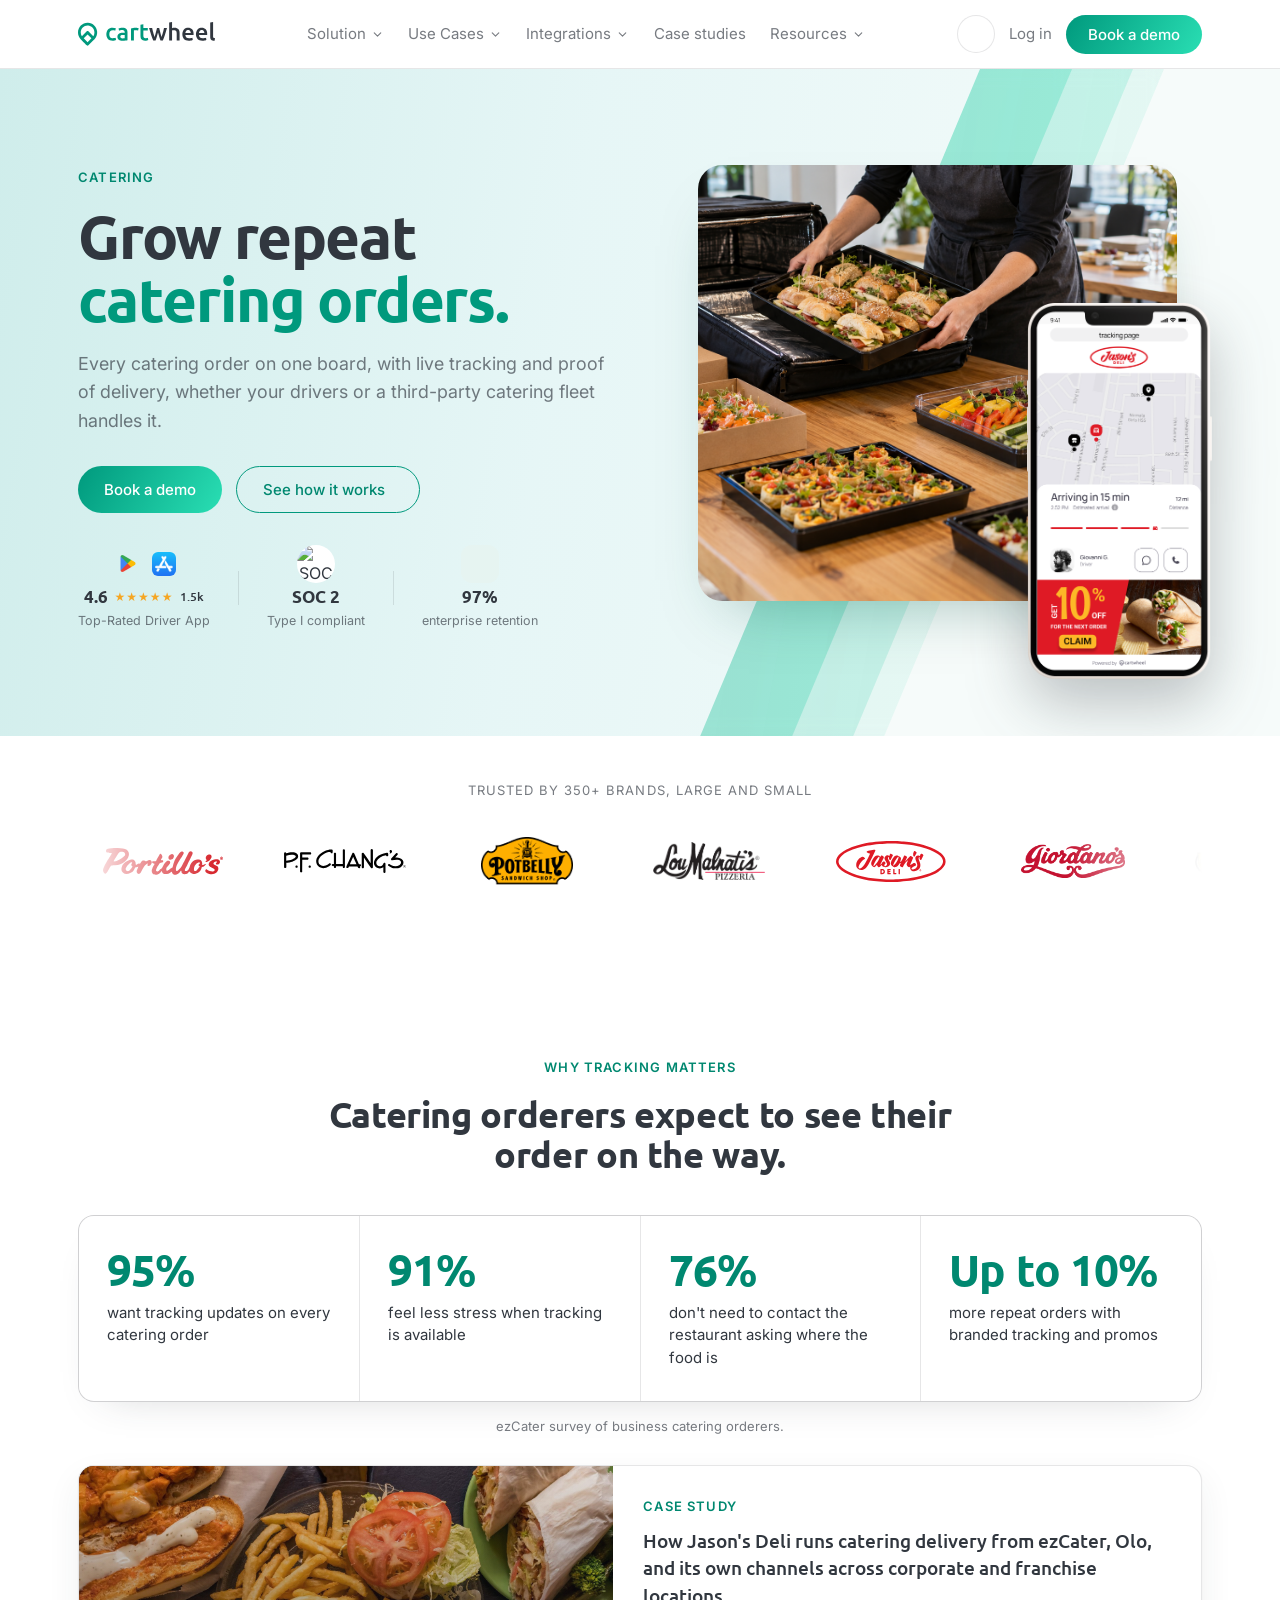
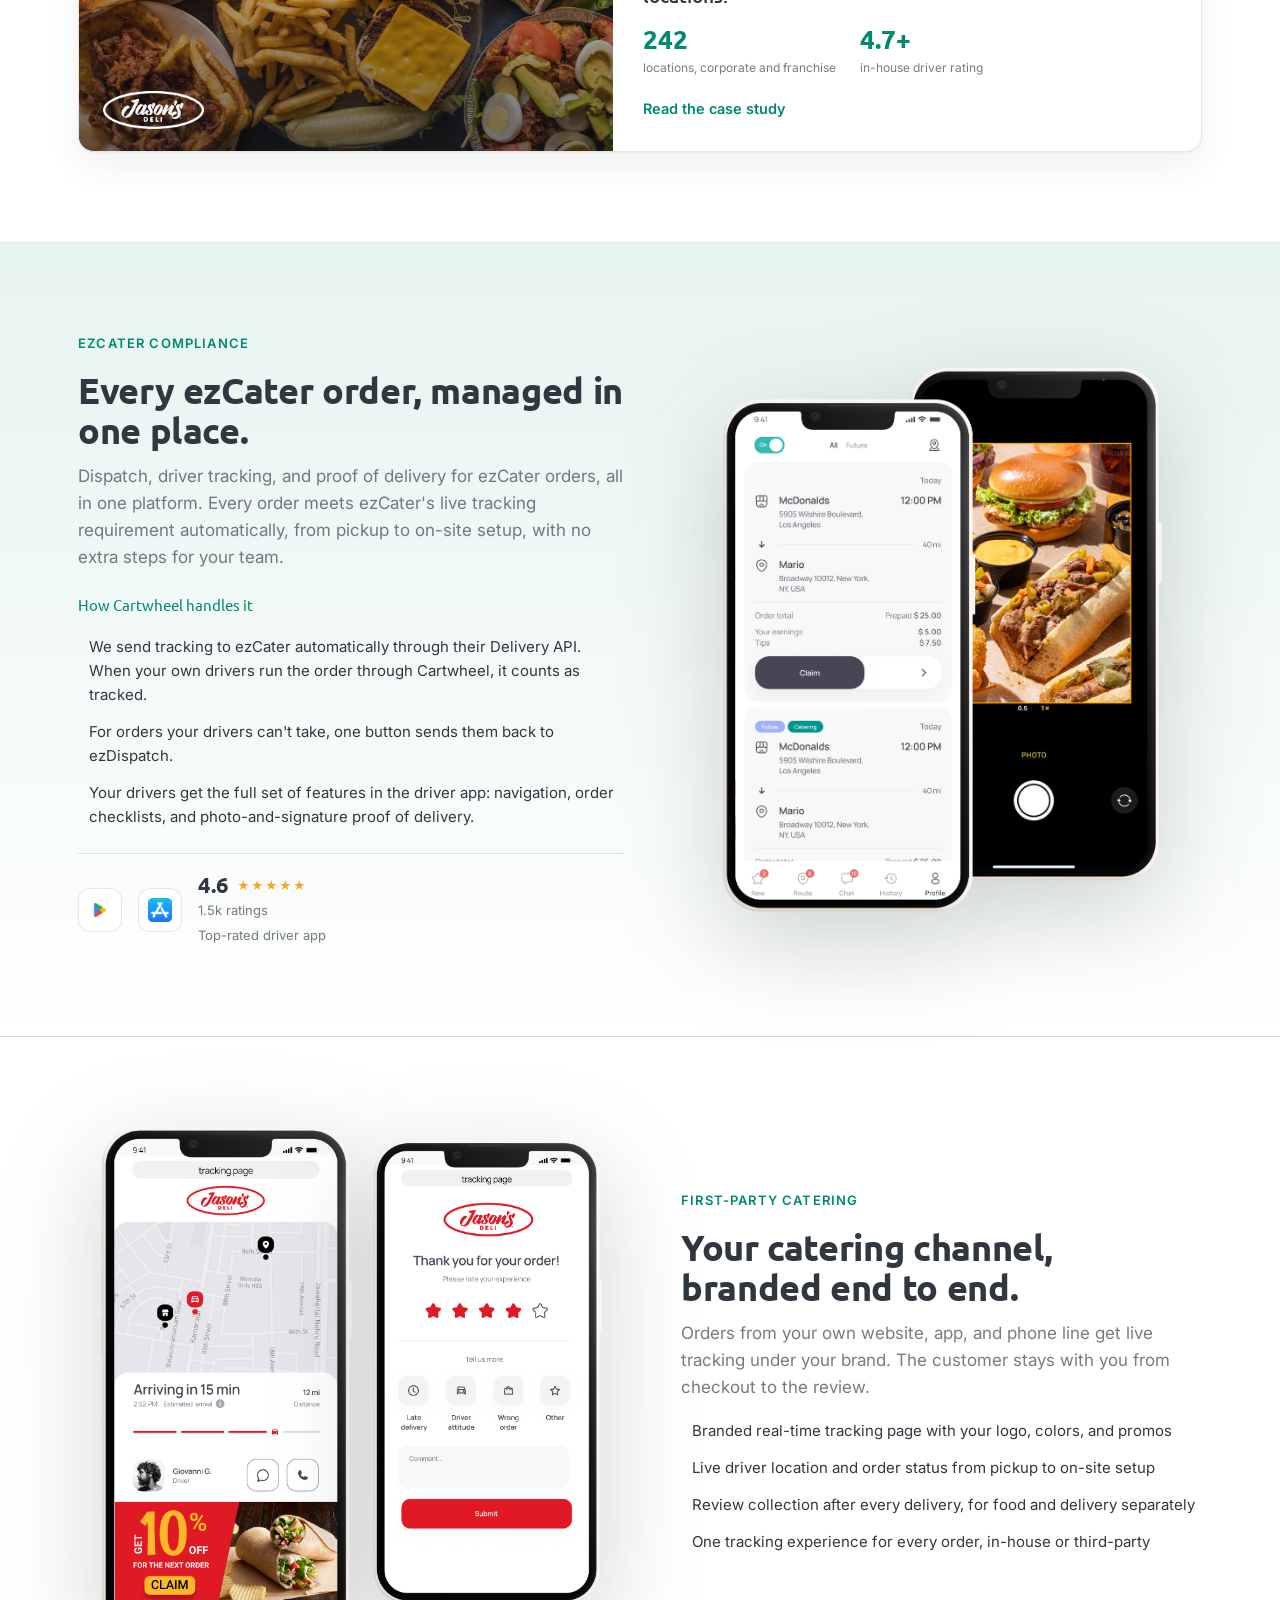
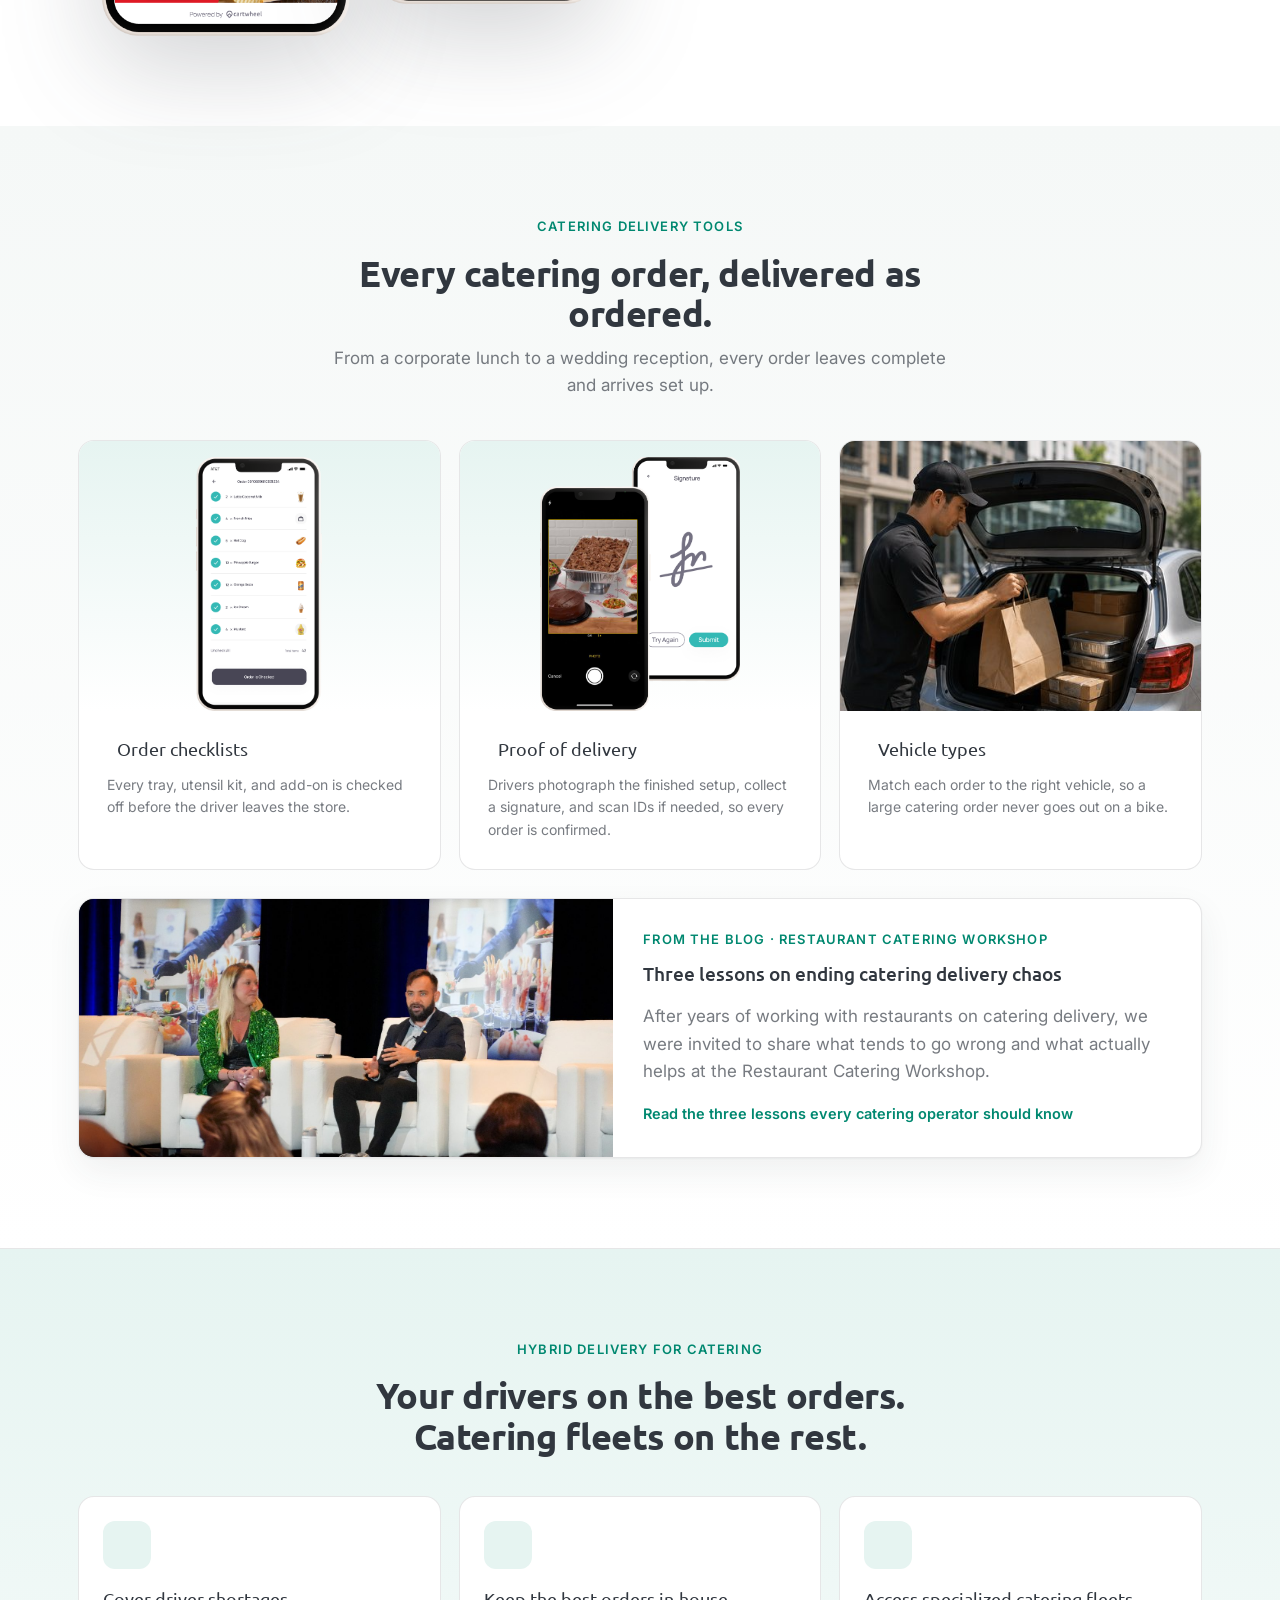
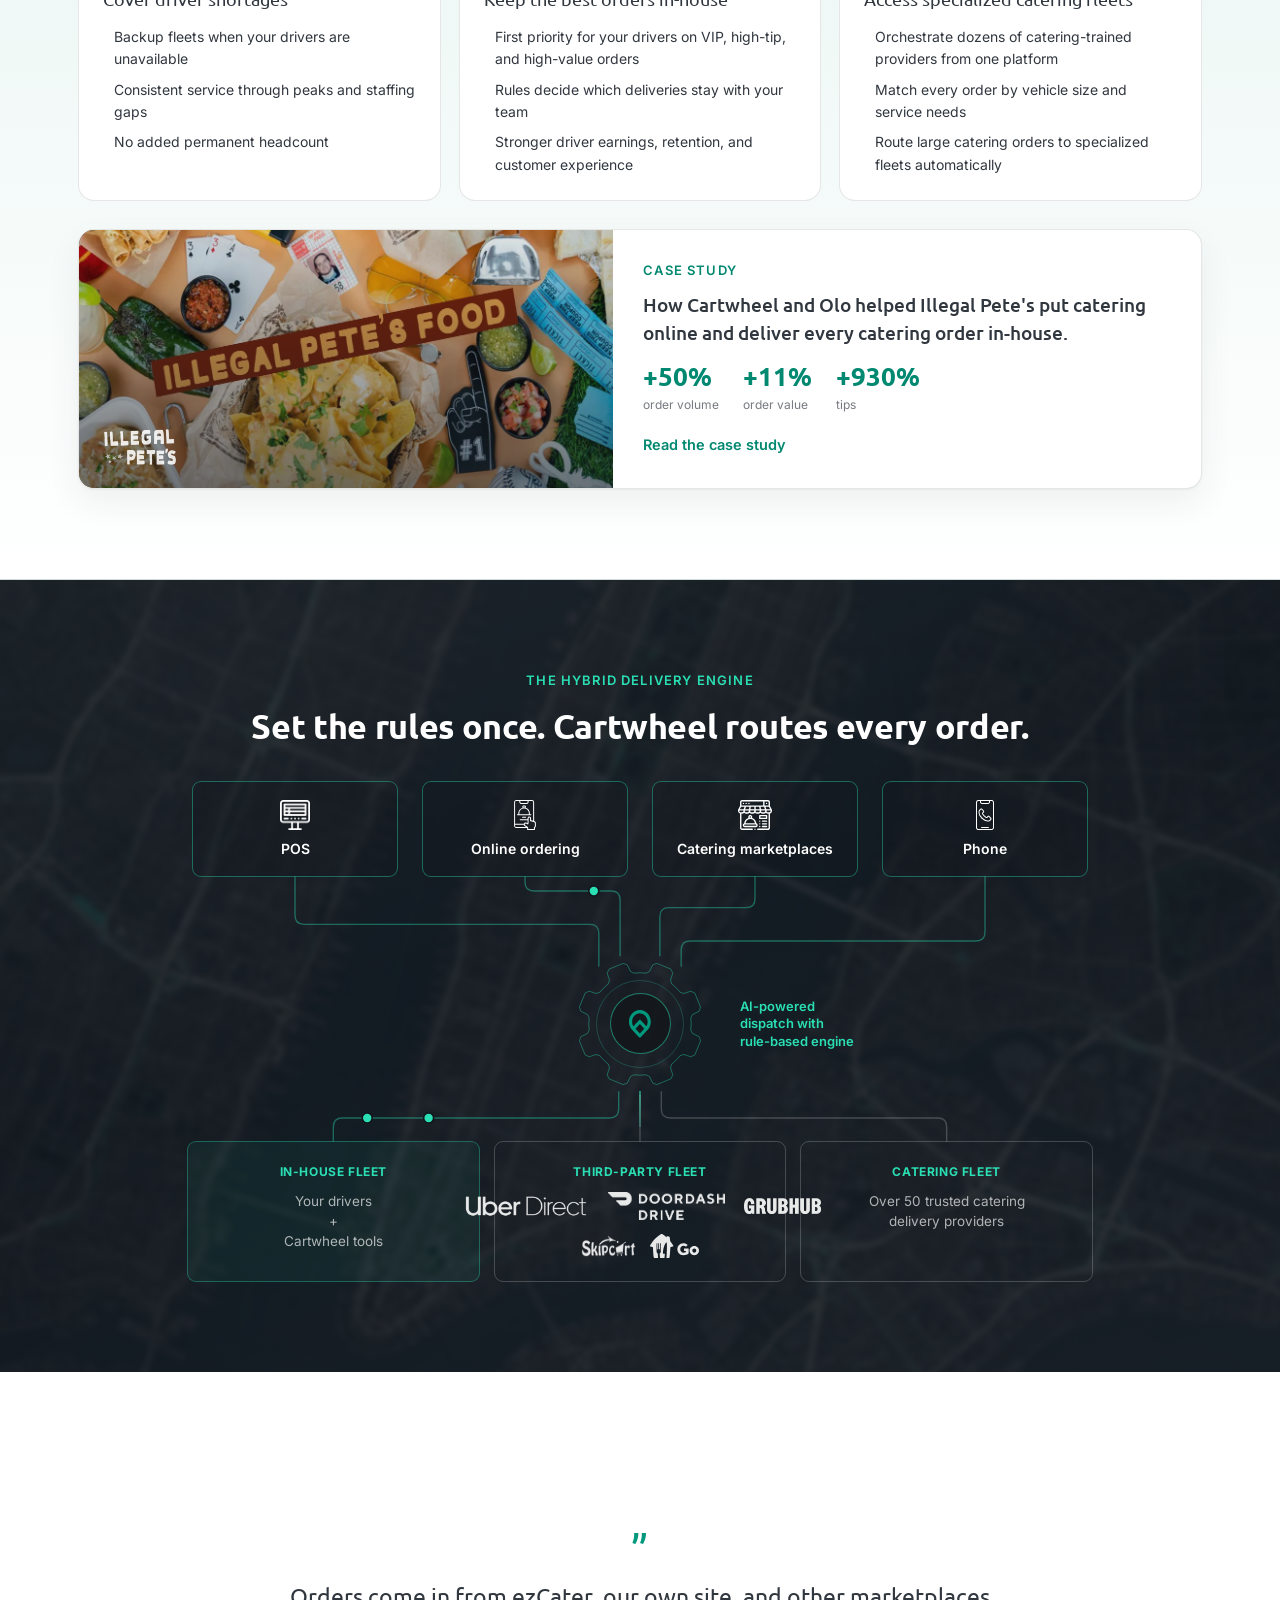
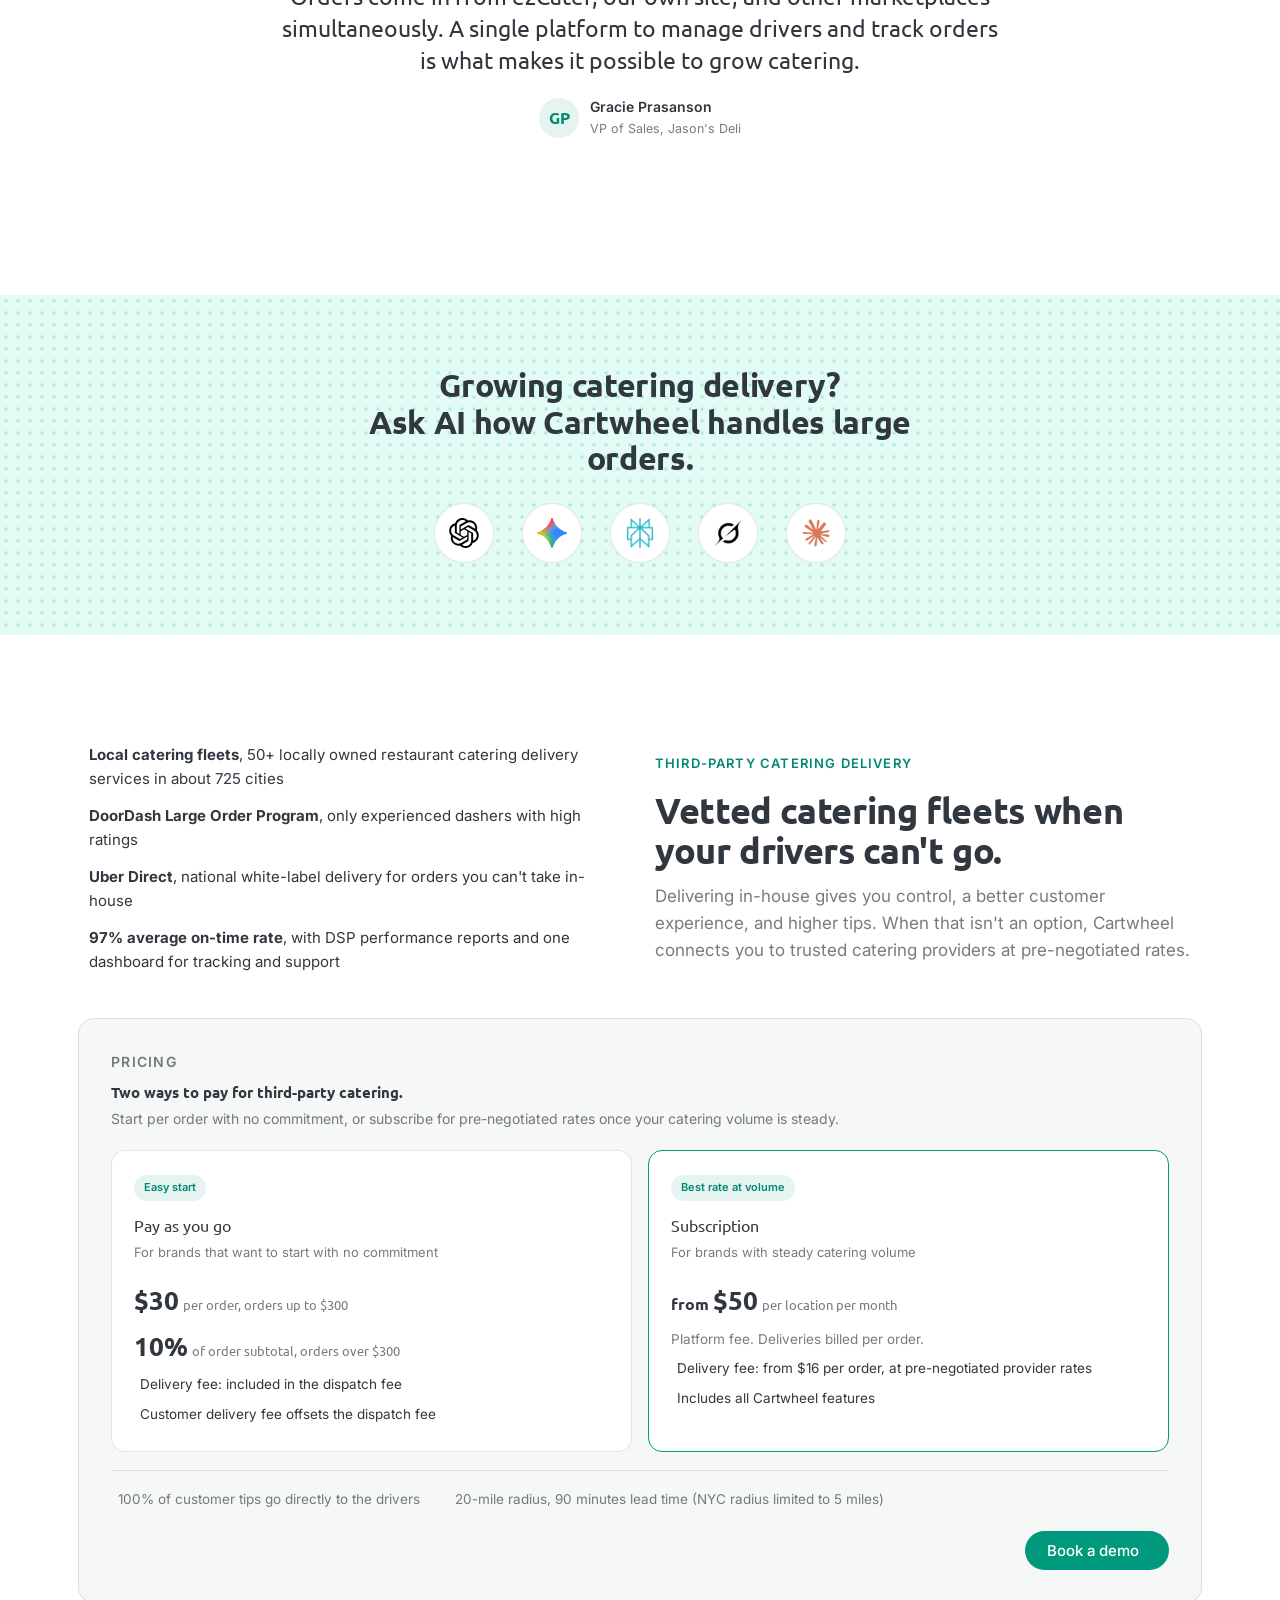
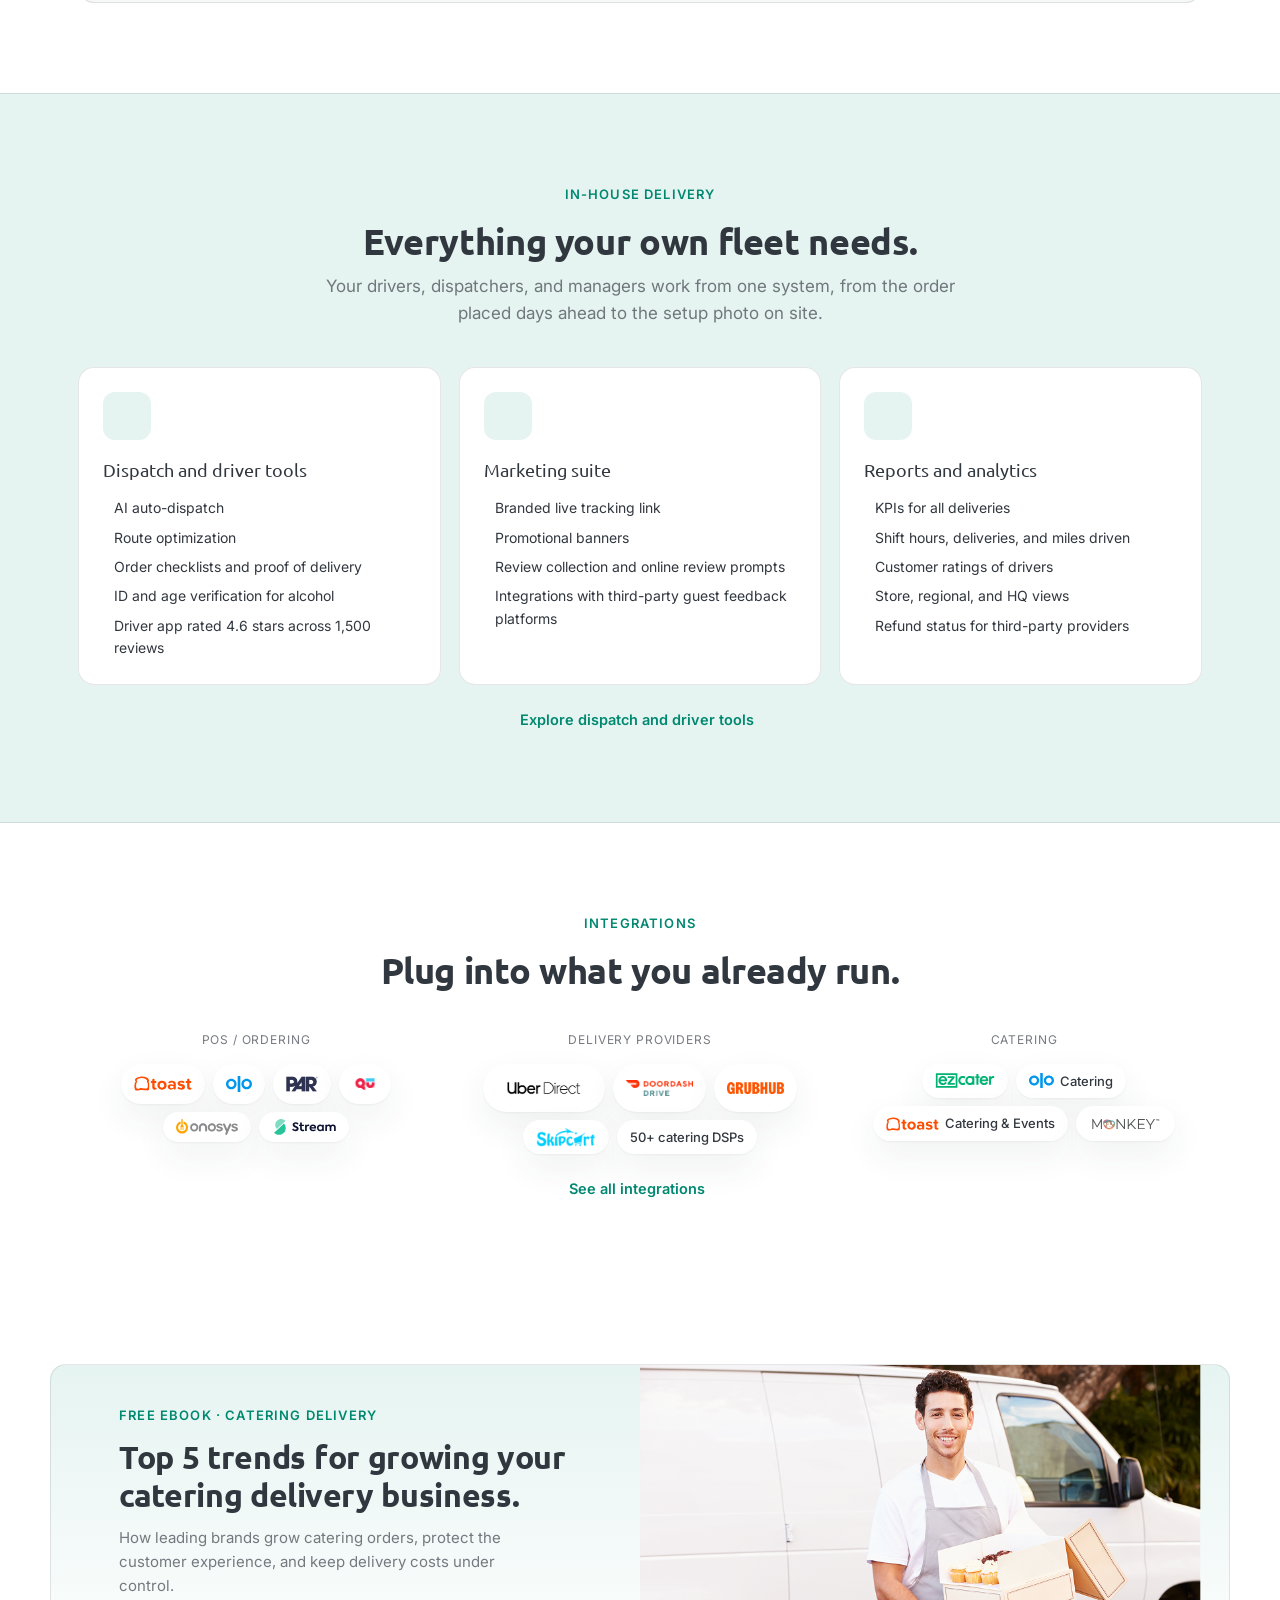
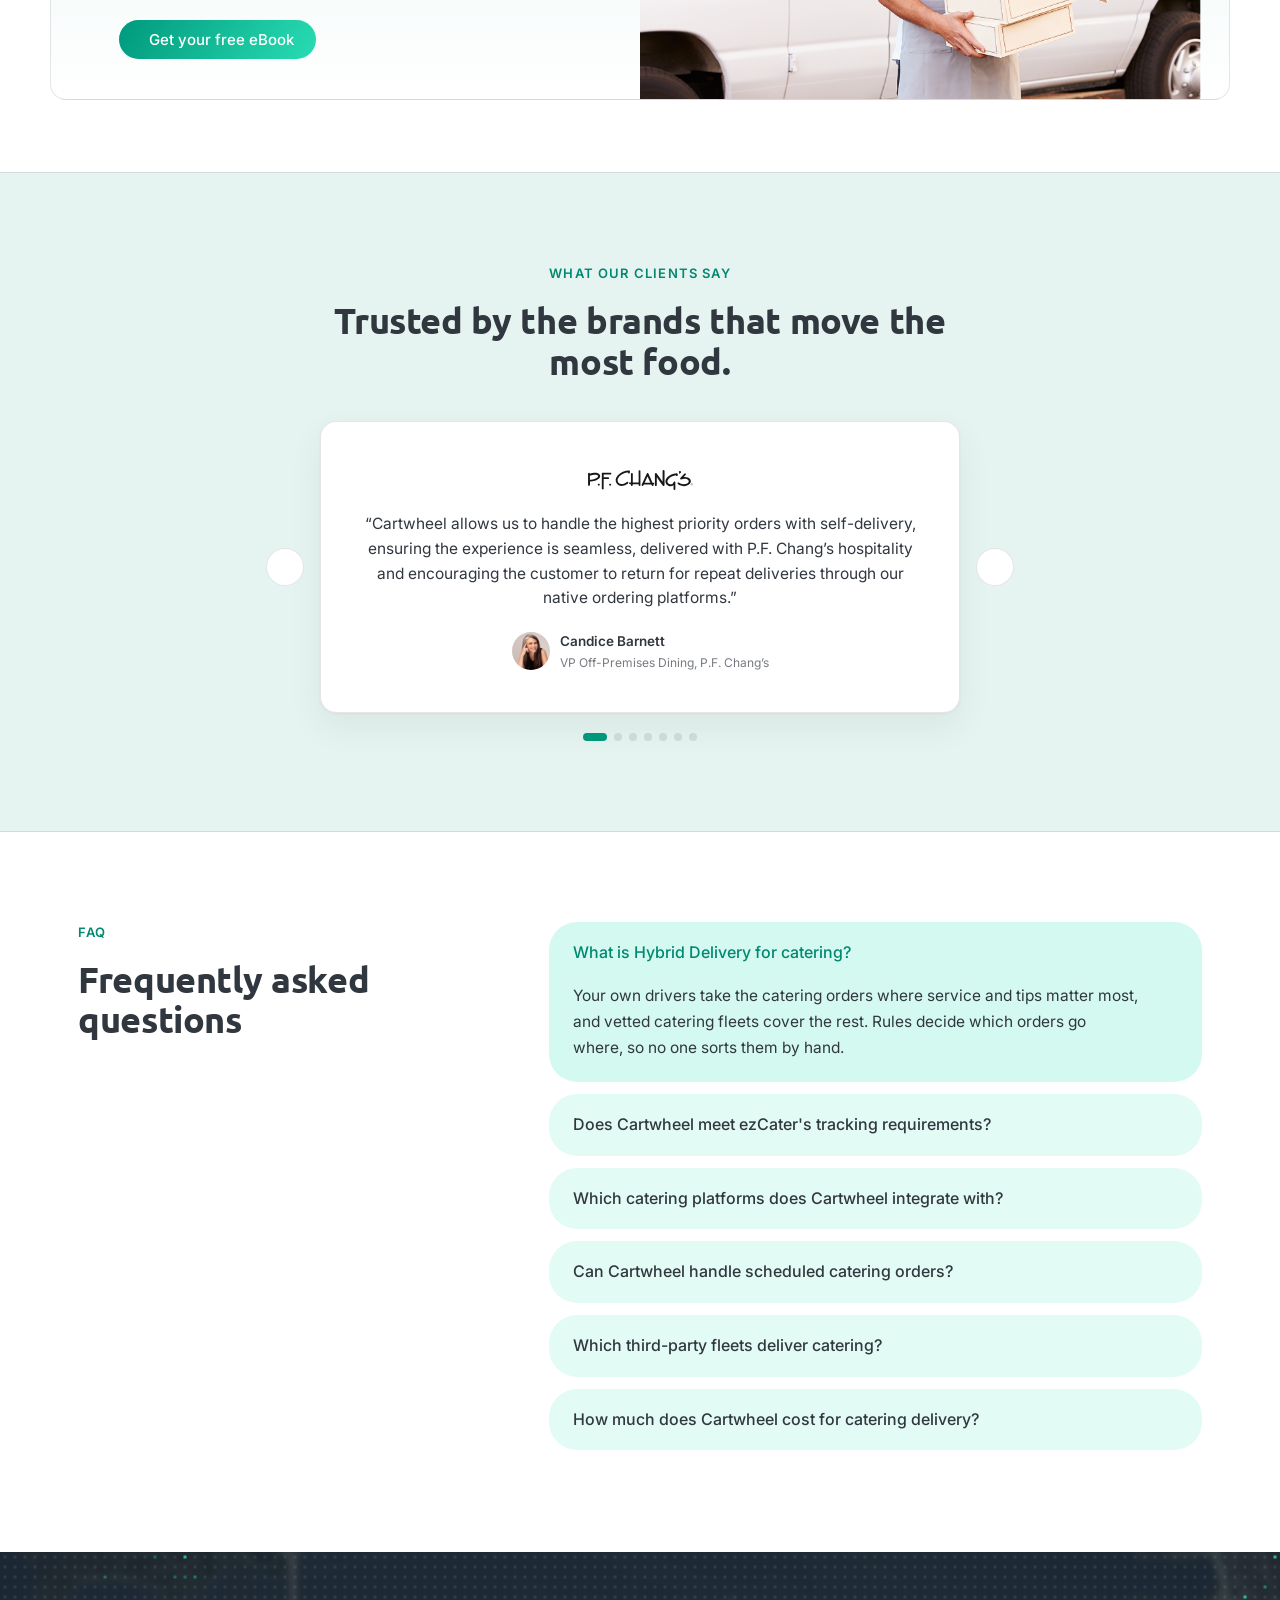
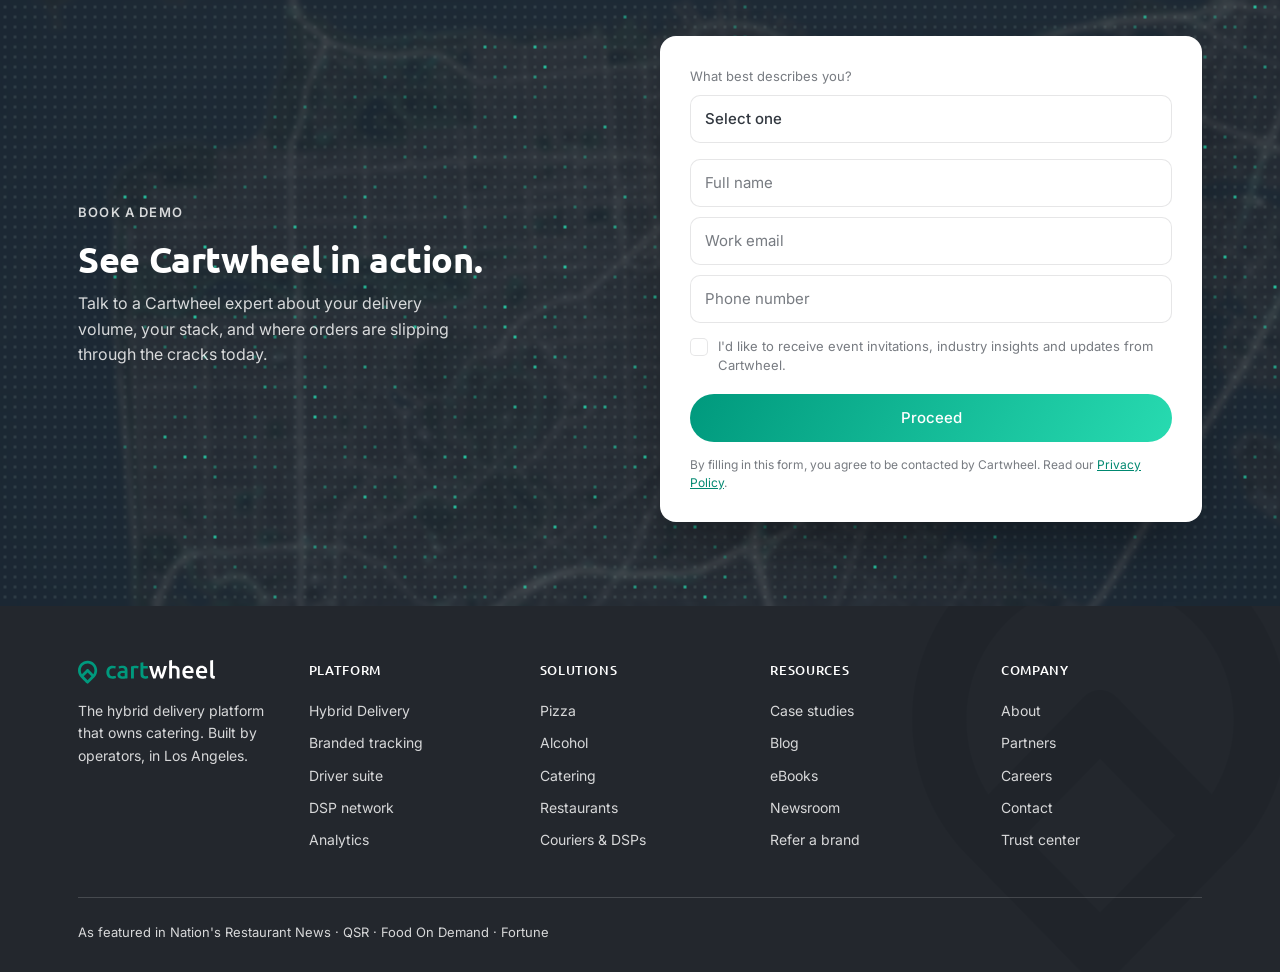
==== commit 4417819d: "Fix integrations chip styling and rebuild pizza without-vs-with section Canon forces the integration" ====
--- a/catering.html
+++ b/catering.html
@@ -599,33 +599,33 @@
     </div>
     <div class="cat-int-groups">
       <div>
-        <p class="cat-int-group-title">POS / Ordering</p>
+        <p class="cat-int-group-title">POS / ordering</p>
         <div class="cat-int-chips">
-          <span class="cat-int-chip"><img src="assets/int-toast.svg" alt="">Toast</span>
-          <span class="cat-int-chip"><img src="assets/int-olo.svg" alt="">Olo</span>
-          <span class="cat-int-chip"><img src="assets/int-par.png" alt="">PAR</span>
-          <span class="cat-int-chip"><img src="assets/int-qu.png" alt="">Qu</span>
-          <span class="cat-int-chip">Onosys</span>
-          <span class="cat-int-chip">Stream</span>
+          <span class="cat-int-chip"><img src="assets/int-toast.svg" alt="Toast" style="height:15px"></span>
+          <span class="cat-int-chip"><img src="assets/int-olo.svg" alt="Olo" style="height:16px"></span>
+          <span class="cat-int-chip"><img src="assets/int-par.png" alt="PAR" style="height:18px"></span>
+          <span class="cat-int-chip"><img src="assets/int-qu.png" alt="Qu" style="height:26px"></span>
+          <span class="cat-int-chip"><img src="assets/int-onosys.svg" alt="Onosys" style="height:16px"></span>
+          <span class="cat-int-chip"><img src="assets/int-streamorders.svg" alt="Stream" style="height:16px"></span>
         </div>
       </div>
       <div>
         <p class="cat-int-group-title">Delivery providers</p>
         <div class="cat-int-chips">
-          <span class="cat-int-chip"><img src="assets/int-uberdirect.webp" alt="">Uber Direct</span>
-          <span class="cat-int-chip"><img src="assets/int-doordash.png" alt="">DoorDash Drive</span>
-          <span class="cat-int-chip"><img src="assets/int-grubhub.webp" alt="">Grubhub</span>
-          <span class="cat-int-chip">Skipcart</span>
+          <span class="cat-int-chip"><img src="assets/int-uberdirect.webp" alt="Uber Direct" style="height:34px"></span>
+          <span class="cat-int-chip"><img src="assets/int-doordash.png" alt="DoorDash Drive" style="height:16px"></span>
+          <span class="cat-int-chip"><img src="assets/int-grubhub.webp" alt="Grubhub" style="height:12px"></span>
+          <span class="cat-int-chip"><img src="assets/int-skipcart-blue.png" alt="Skipcart" style="height:20px"></span>
           <span class="cat-int-chip">50+ catering DSPs</span>
         </div>
       </div>
       <div>
         <p class="cat-int-group-title">Catering</p>
         <div class="cat-int-chips">
-          <span class="cat-int-chip"><img src="assets/int-ezcater.svg" alt="">ezCater</span>
-          <span class="cat-int-chip">Olo Catering</span>
-          <span class="cat-int-chip">Toast Catering &amp; Events</span>
-          <span class="cat-int-chip">MonkeyMedia</span>
+          <span class="cat-int-chip"><img src="assets/int-ezcater.svg" alt="ezCater" style="height:15px"></span>
+          <span class="cat-int-chip"><img src="assets/int-olo.svg" alt="Olo" style="height:15px">Catering</span>
+          <span class="cat-int-chip"><img src="assets/int-toast.svg" alt="Toast" style="height:14px">Catering &amp; Events</span>
+          <span class="cat-int-chip"><img src="assets/int-monkeymedia.svg" alt="Monkey Media" style="height:16px"></span>
         </div>
       </div>
     </div>
--- a/css/styles.css
+++ b/css/styles.css
@@ -266,6 +266,7 @@
 .logo-chip-tall{min-height:72px}
 [data-theme="dark"] .logo-track img[src*="pfchangs"],[data-theme="dark"] .logo-track img[src*="lou-malnatis"]{filter:grayscale(1) brightness(0) invert(1) opacity(.92)}
 [data-theme="dark"] .cat-tcard-logo[src*="pfchangs"]{filter:brightness(0) invert(1);opacity:.9}
+[data-theme="dark"] .cat-tcard-logo[src*="logo-potbelly.png"]{content:url("../assets/logo-potbelly-white.svg")}
 .trust-chips{display:flex;flex-wrap:wrap;justify-content:center;gap:14px 28px}
 .trust-chip{display:inline-flex;align-items:center;gap:8px;font-size:14px;color:var(--muted)}
 .trust-chip i{color:var(--teal);font-size:18px}
@@ -603,8 +604,9 @@
 .cat-int-groups{display:grid;grid-template-columns:repeat(3,1fr);gap:28px;margin-top:34px}
 .cat-int-group-title{text-align:center;font-size:12px;letter-spacing:.07em;text-transform:uppercase;color:var(--muted);margin-bottom:14px}
 .cat-int-chips{display:flex;flex-wrap:wrap;gap:8px;justify-content:center}
-.cat-int-chip{display:inline-flex;align-items:center;gap:6px;border:1px solid var(--border);border-radius:999px;padding:7px 13px;font-size:13px;font-weight:500;color:var(--text);background:var(--surface)}
-.cat-int-chip img{height:15px;width:auto}
+.cat-int-chip{display:inline-flex;align-items:center;gap:6px;border-radius:999px;padding:7px 13px;font-size:13px;font-weight:500;color:var(--text);background:var(--surface);box-shadow:var(--shadow)}
+.cat-int-chip:has(img){background:#fff;color:#31373F}
+.cat-int-chip img{height:15px;width:auto;object-fit:contain;display:block}
 .cat-int-more{text-align:center;margin-top:22px}
 
 /* Testimonial carousel (single card) */
@@ -613,11 +615,14 @@
 .cat-tprev{left:-54px}
 .cat-tnext{right:-54px}
 .cat-tcard{background:var(--surface);border:1px solid var(--border);border-radius:var(--card-radius);box-shadow:var(--shadow);padding:clamp(28px,4vw,40px);text-align:center}
-.cat-tcard-logo{height:22px;margin:0 auto 14px;opacity:.9}
-.cat-tcard-mark{font-family:var(--display);font-size:30px;color:var(--teal);margin-bottom:10px}
+.cat-tcard-logo{width:105px;height:36px;object-fit:contain;object-position:center;margin:0 auto 14px;opacity:.9;display:block}
+.cat-tcard-logo[src*="jackrabbit"]{width:158px;height:54px}
+.cat-tcard-logo[src*="hungry-howies"]{width:137px;height:47px}
+.cat-tcard-mark{font-size:26px;line-height:1;color:var(--teal);margin-bottom:10px}
 .cat-tcard-quote{font-size:15.5px;line-height:1.6;color:var(--text);margin-bottom:20px}
 .cat-tcard-attr{display:flex;align-items:center;justify-content:center;gap:10px}
-.cat-tcard-avatar{width:38px;height:38px;border-radius:50%;background:var(--teal-wash);display:grid;place-items:center;color:var(--teal-d);font-weight:700;font-family:var(--display);font-size:13px}
+.cat-tcard-avatar{width:38px;height:38px;border-radius:50%;background:var(--teal-wash);display:grid;place-items:center;color:var(--teal-d);font-size:16px;overflow:hidden;flex:none}
+.cat-tcard-avatar img{width:100%;height:100%;object-fit:cover;display:block}
 .cat-tcard-name{font-weight:600;font-size:13.5px;color:var(--head);text-align:left}
 .cat-tcard-role{font-size:12px;color:var(--muted)}
 .cat-tdots{display:flex;gap:7px;justify-content:center;margin-top:20px}
@@ -644,6 +649,11 @@
 .cat-lead-form{--surface:#ffffff;--text:#31373F;--head:#31373F;--muted:rgba(49,55,63,.66);--border:rgba(49,55,63,.12);--teal-d:#008870;--teal-wash:#E6F4F1;--shadow:0 1px 2px rgba(49,55,63,.05),0 14px 34px rgba(49,55,63,.07);background:var(--surface);border-radius:var(--card-radius);padding:clamp(24px,3vw,30px);box-shadow:0 30px 60px -18px rgba(0,0,0,.45)}
 .cat-lead-note{font-size:12px;color:var(--muted);margin-top:14px;line-height:1.5}
 .cat-lead-note a{color:var(--teal-d);text-decoration:underline}
+
+/* Pizza page: without vs with Cartwheel comparison rows */
+.pz-wc-row{display:grid;grid-template-columns:minmax(0,1fr) 40px minmax(0,1.2fr);gap:14px;align-items:stretch}
+.pz-wc-head{display:grid;grid-template-columns:minmax(0,1fr) 40px minmax(0,1.2fr);gap:14px;margin-bottom:12px;font-size:13px;letter-spacing:.09em;text-transform:uppercase;font-weight:600}
+@media(max-width:860px){.pz-wc-row{grid-template-columns:1fr}.pz-wc-arrow{transform:rotate(90deg);height:28px}.pz-wc-head{display:none}}
 
 /* Demo section interactive pixel map + pin cursor */
 .demo-map-sharp{position:absolute;inset:-20px;background:url('../assets/demo-map-bg.png') center/cover no-repeat;pointer-events:none;opacity:0;transition:opacity .4s ease}
